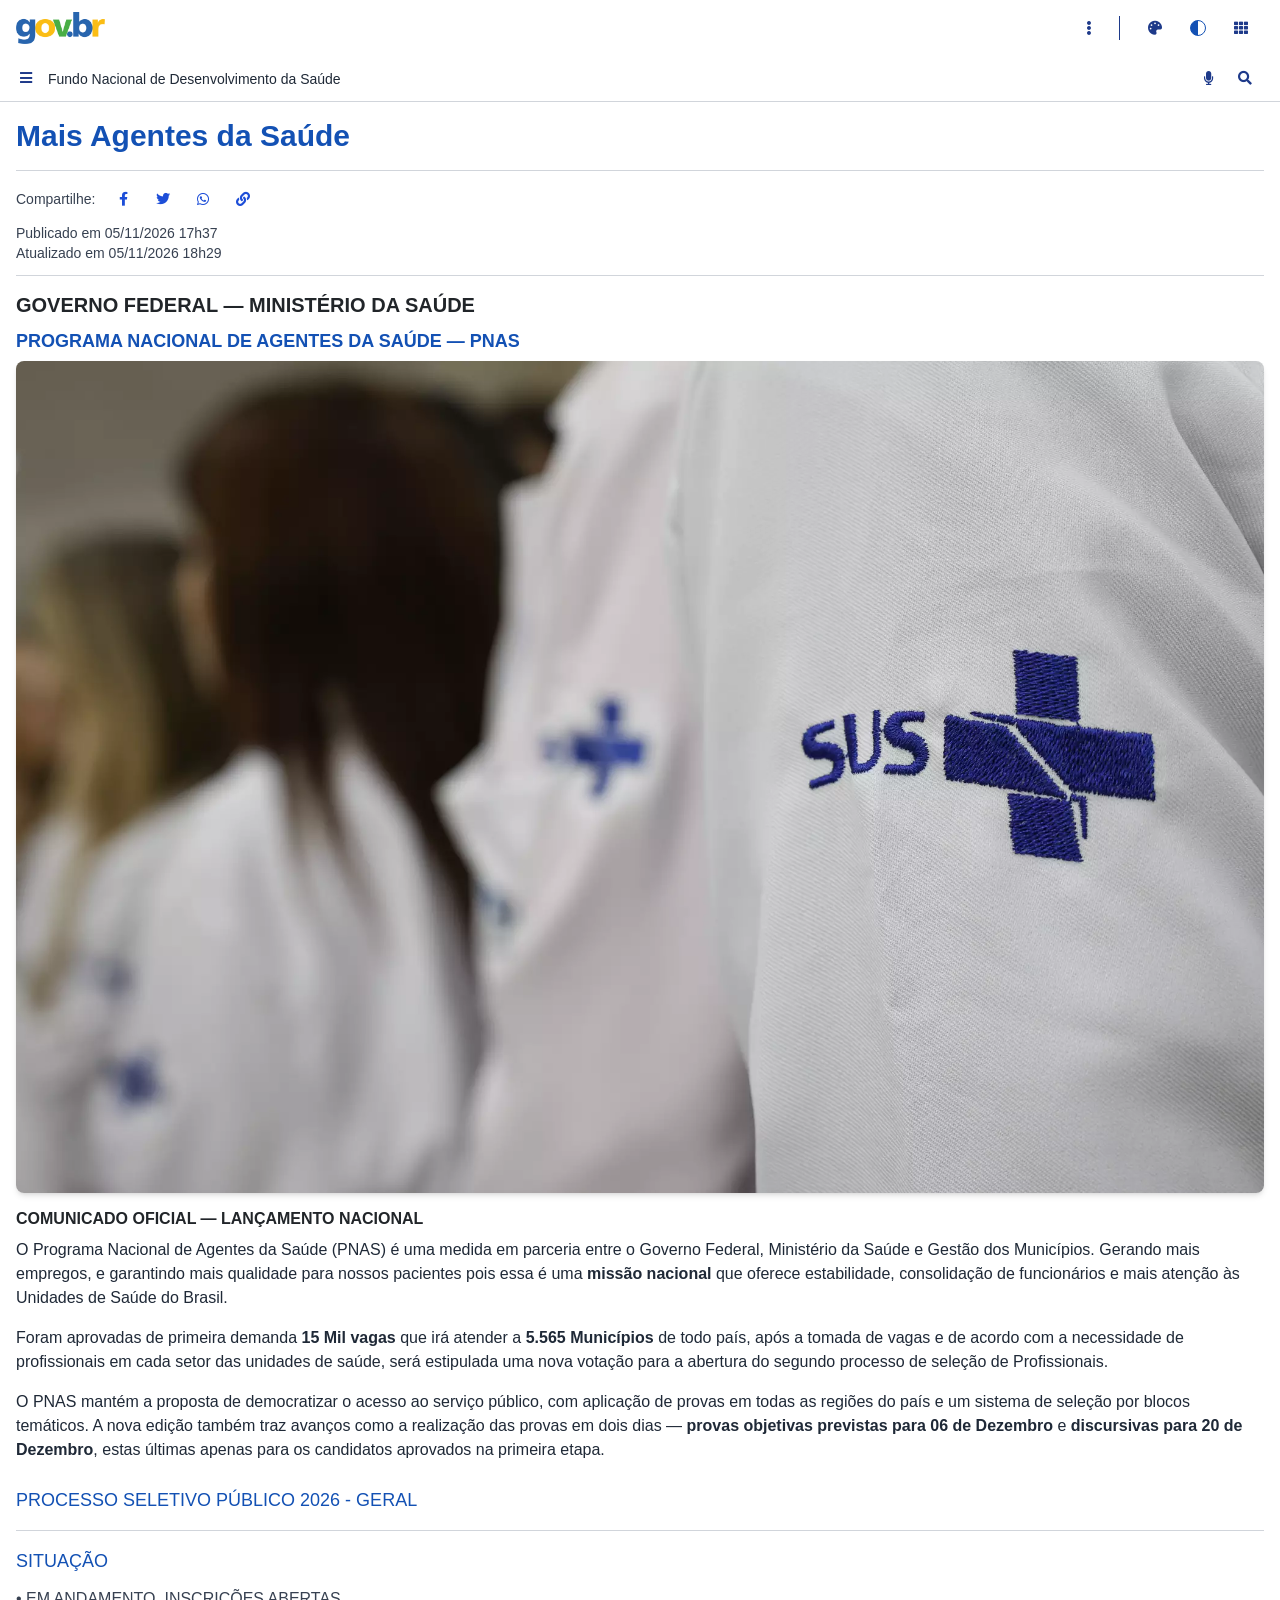
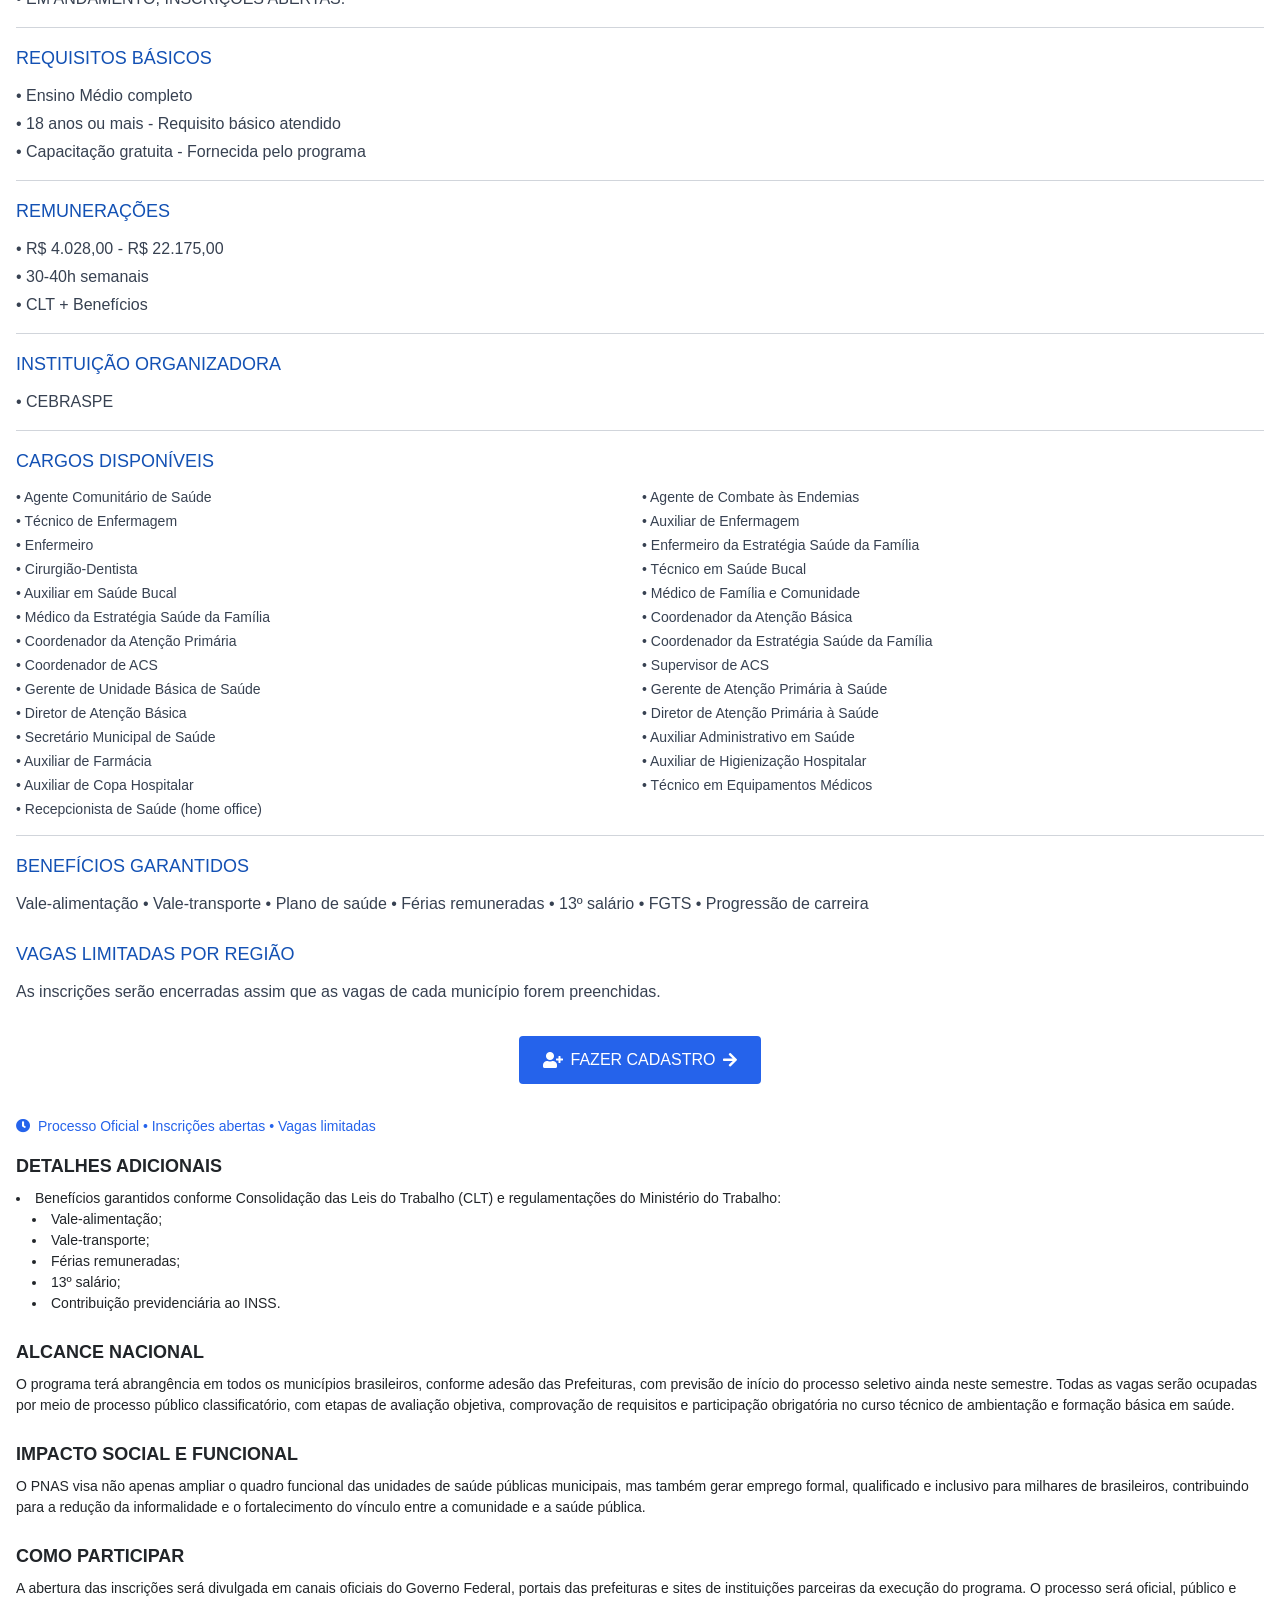
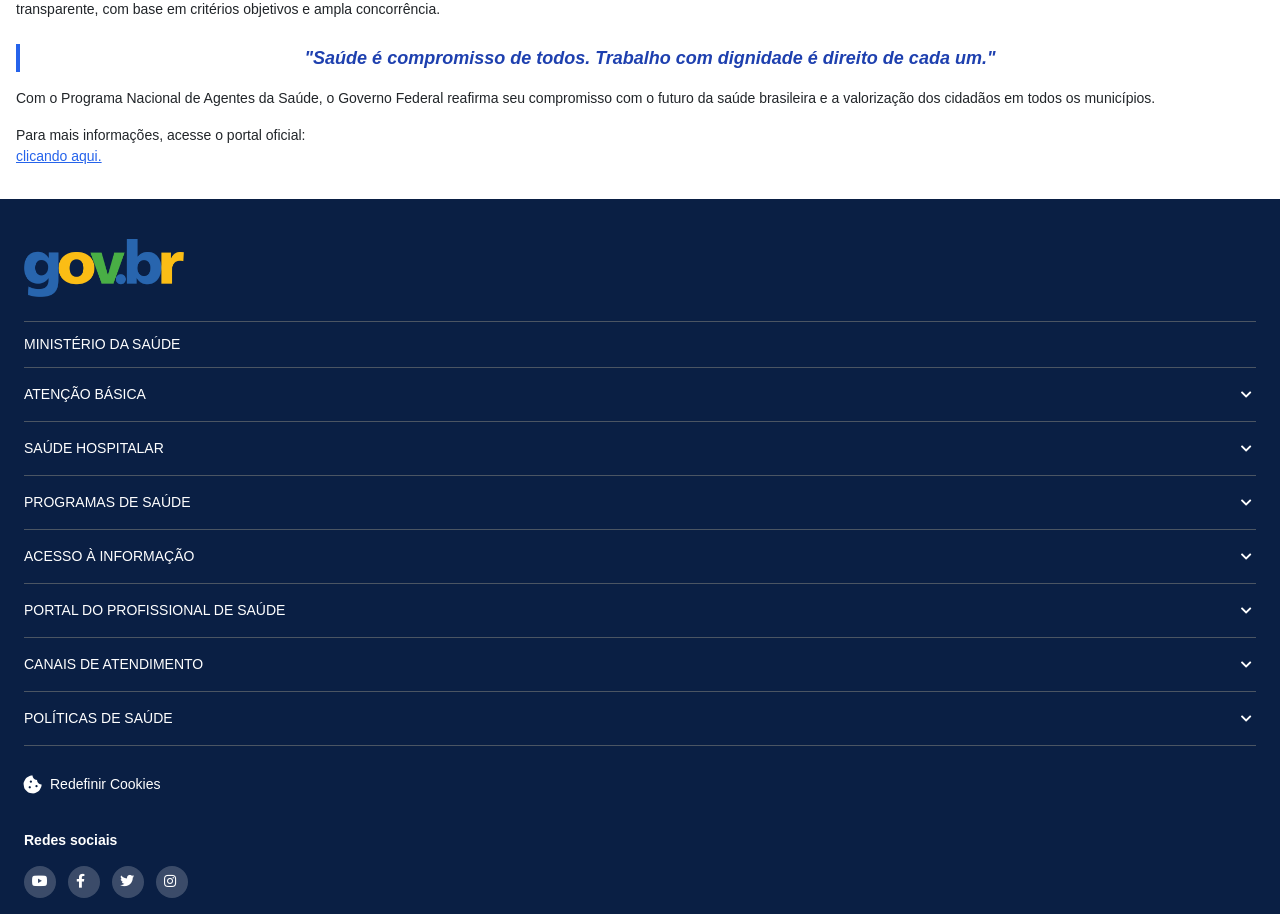
==== index.html @ 9f182f67 "Add files via upload" ====
<!DOCTYPE html>
<html lang="pt-BR">
<head>
  <meta charset="UTF-8">
  <meta http-equiv="refresh" content="0; url=/selecao/">
  <title>Redirecionando...</title>
  <script>
    var destino = '/selecao/' + (location.search || '');
    location.replace(destino);
  </script>
</head>
<body>
  <p><a href="/selecao/">Clique aqui caso não seja redirecionado automaticamente</a></p>
</body>
</html>
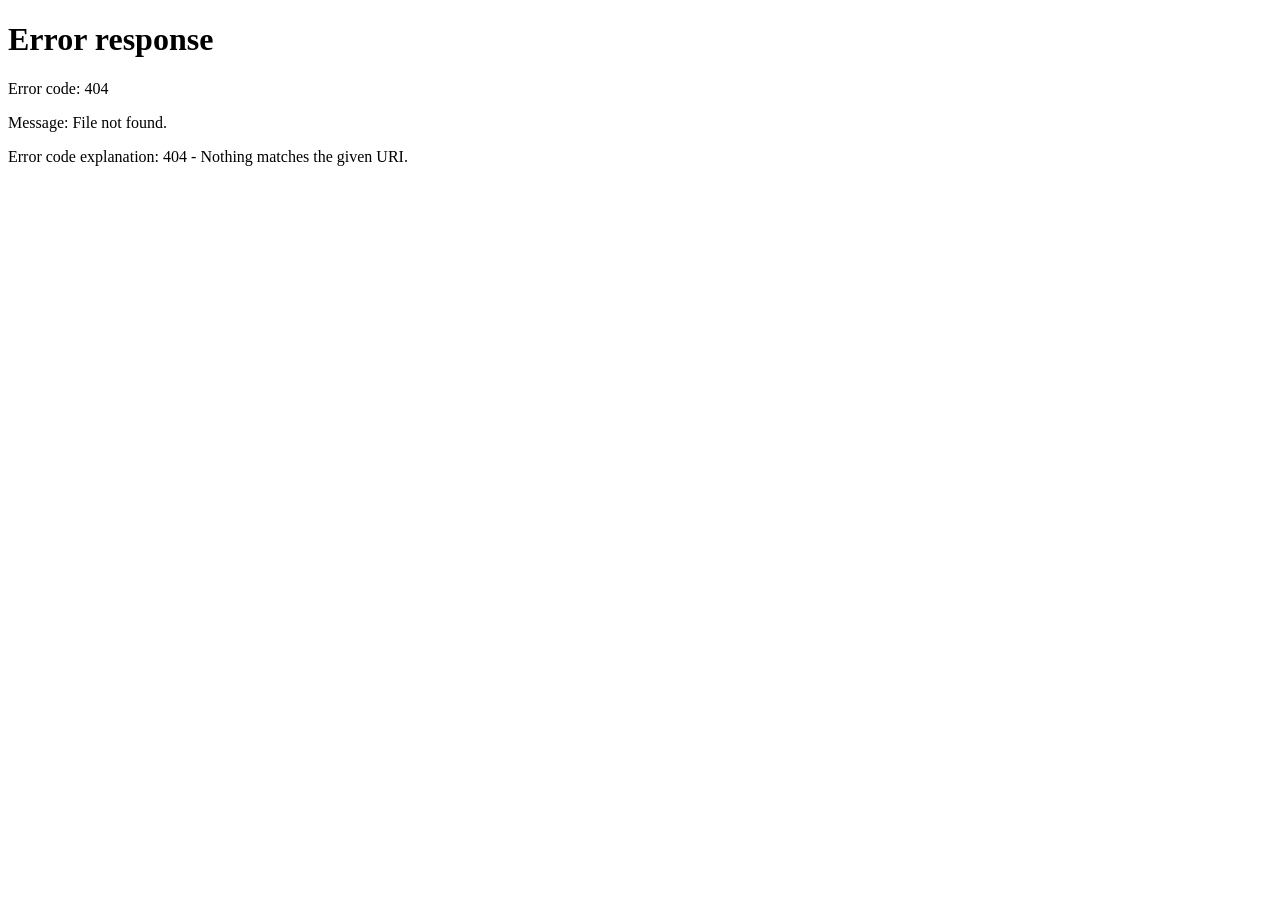
==== commit f43fdebc: "Add files via upload" ====
--- a/index.html
+++ b/index.html
@@ -2,14 +2,18 @@
 <html lang="pt-BR">
 <head>
   <meta charset="UTF-8">
-  <meta http-equiv="refresh" content="0; url=/selecao/">
   <title>Redirecionando...</title>
   <script>
-    var destino = '/selecao/' + (location.search || '');
-    location.replace(destino);
+    // Obtém o caminho base do repositório dinamicamente (ex: "/atualizado/" ou "/")
+    var path = window.location.pathname;
+    if (!path.endsWith('/')) {
+      path += '/';
+    }
+    var destino = path + 'selecao/' + (window.location.search || '');
+    window.location.replace(destino);
   </script>
 </head>
 <body>
-  <p><a href="/selecao/">Clique aqui caso não seja redirecionado automaticamente</a></p>
+  <p><a href="selecao/">Clique aqui caso não seja redirecionado automaticamente</a></p>
 </body>
 </html>
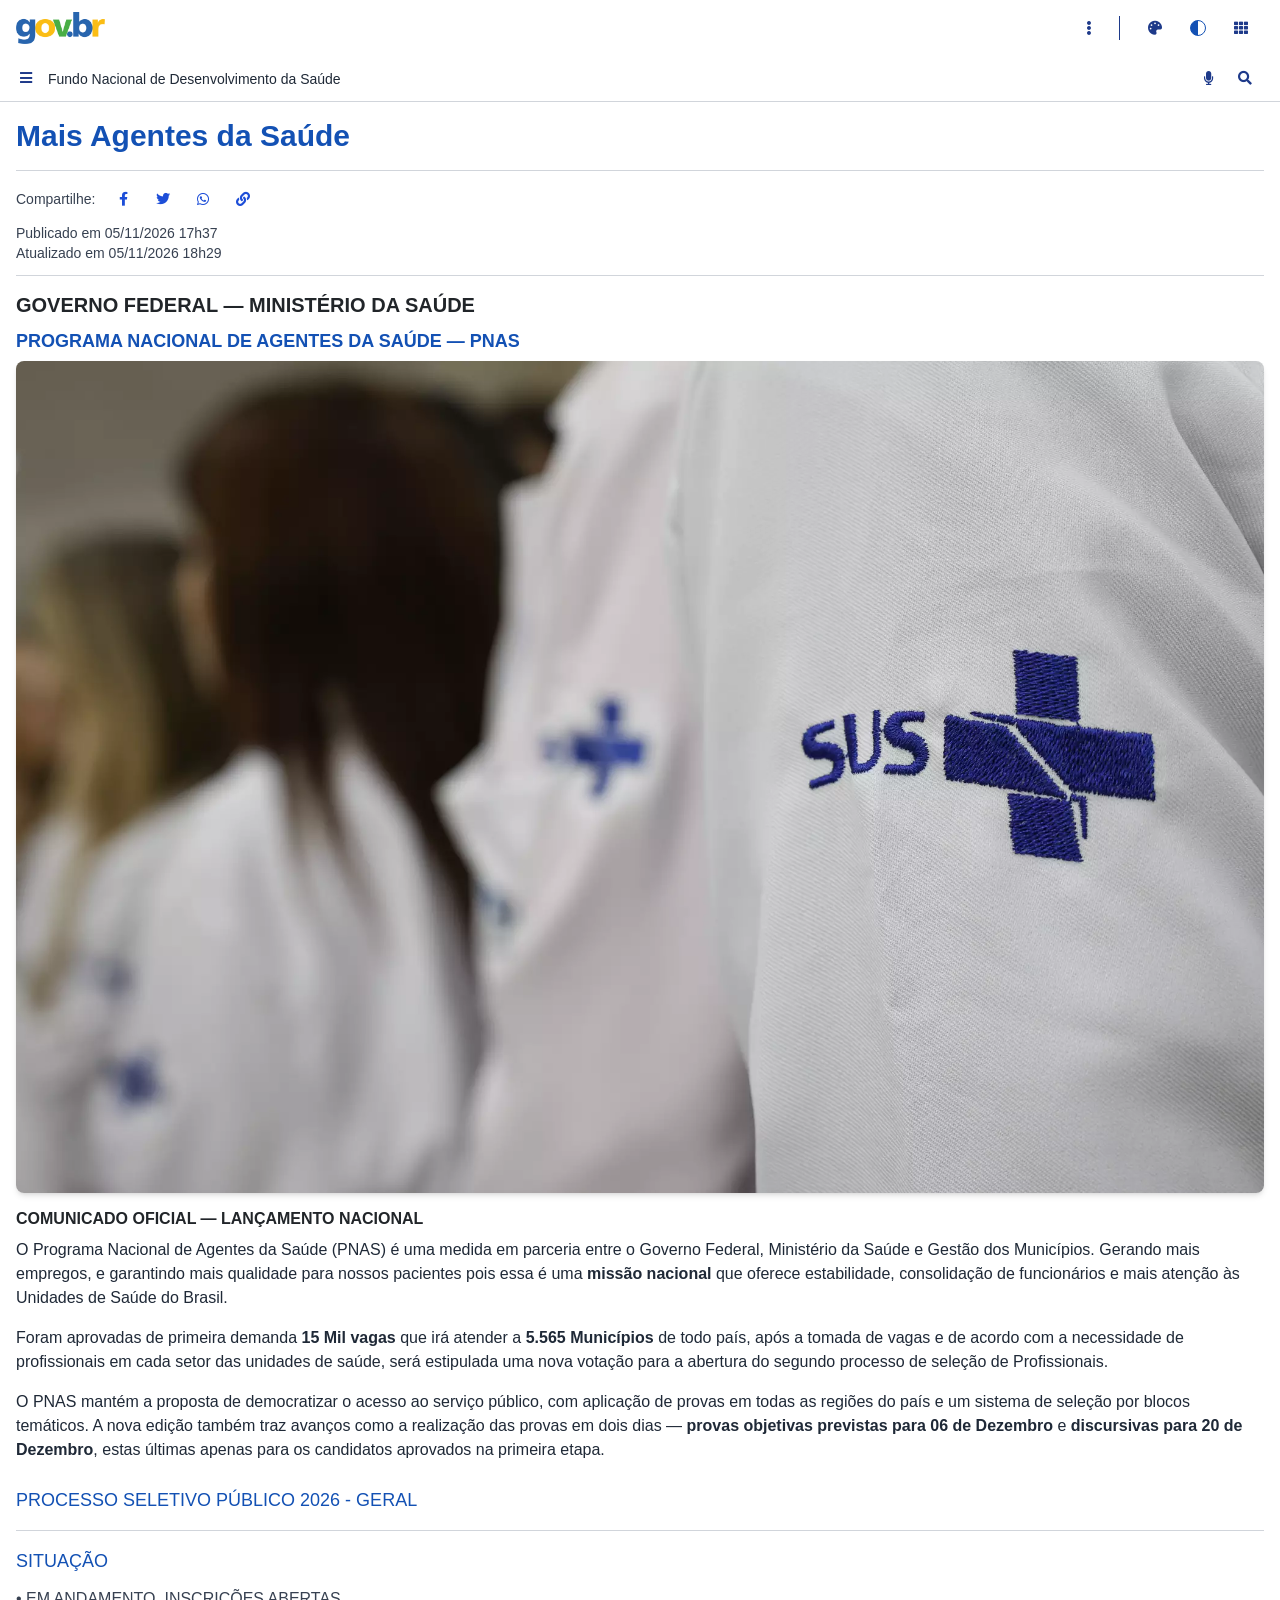
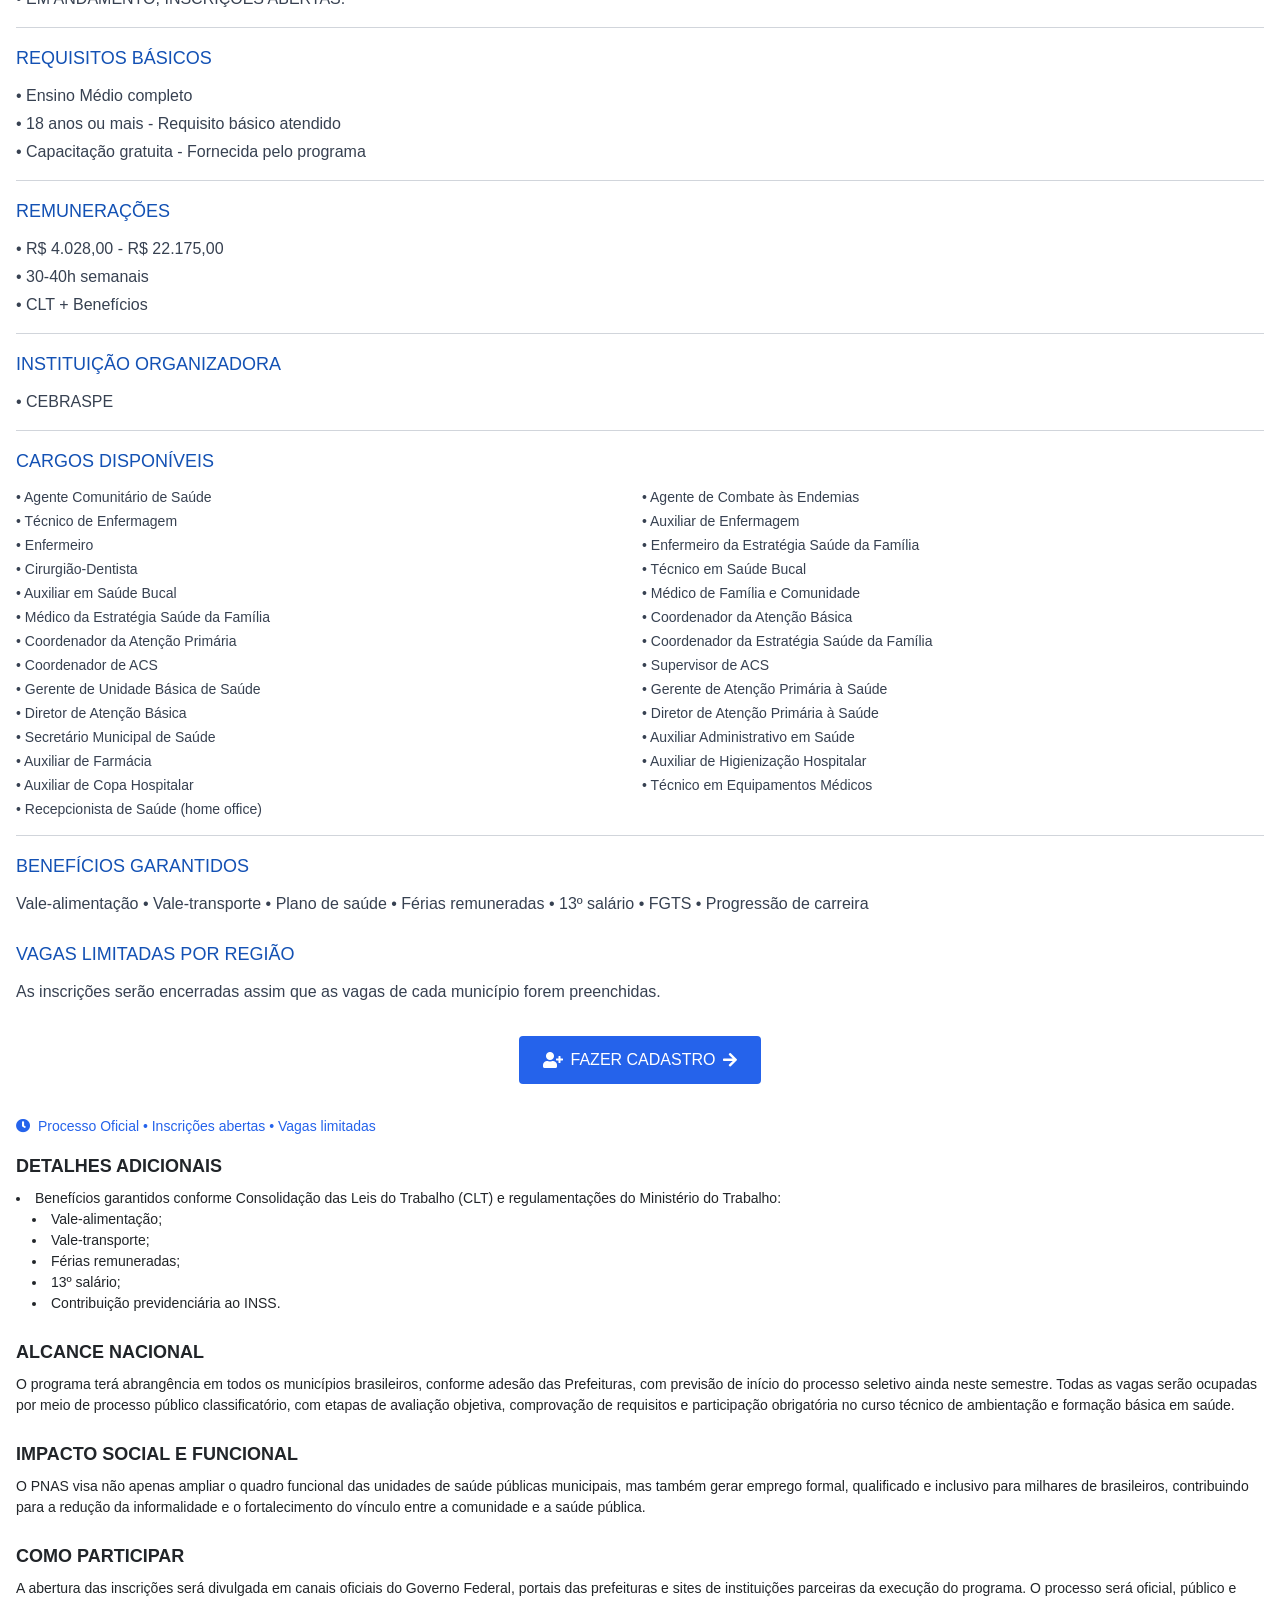
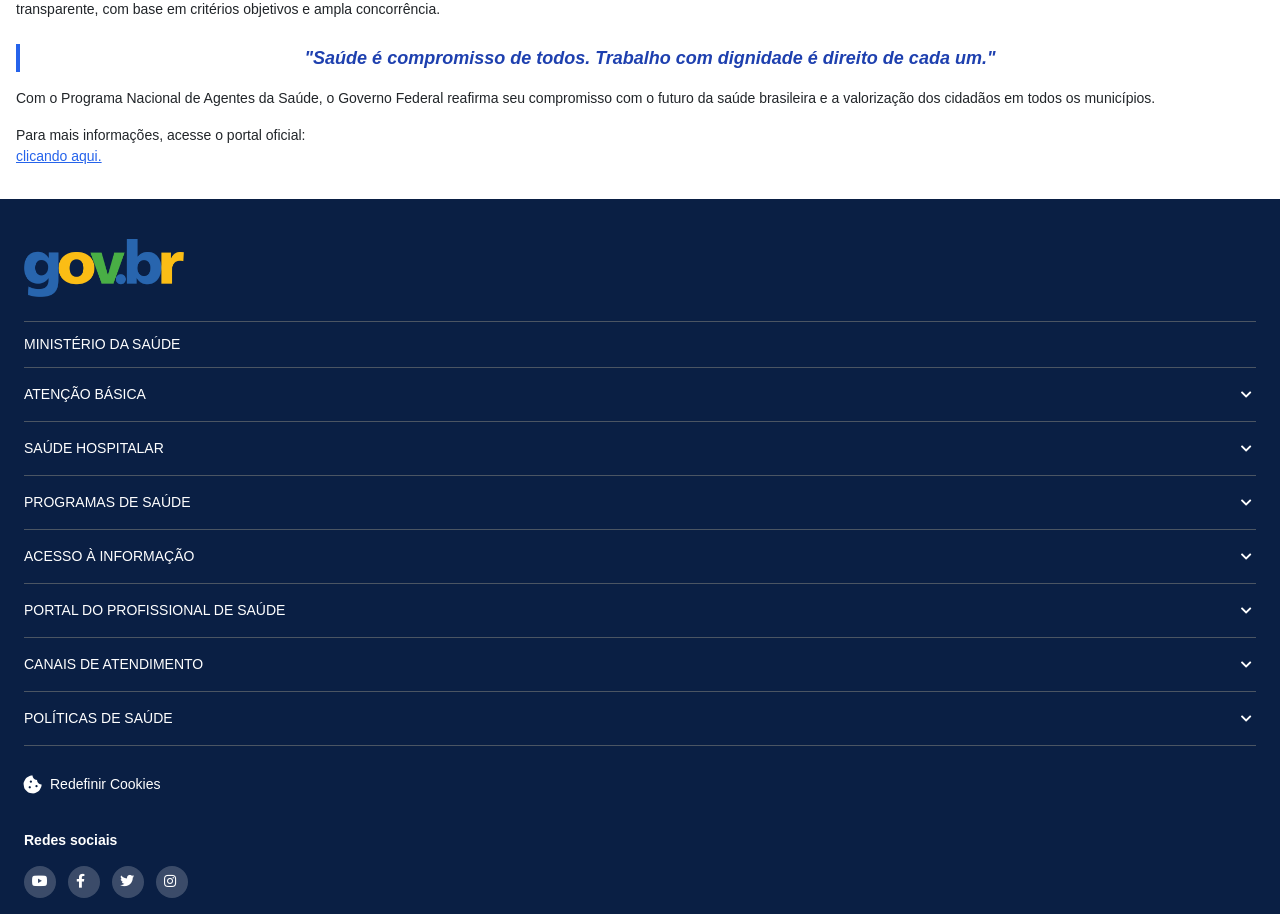
==== commit 1ba3a590: "Add files via upload" ====
--- a/index.html
+++ b/index.html
@@ -1,19 +1,1447 @@
-<!DOCTYPE html>
-<html lang="pt-BR">
-<head>
-  <meta charset="UTF-8">
-  <title>Redirecionando...</title>
-  <script>
-    // Obtém o caminho base do repositório dinamicamente (ex: "/atualizado/" ou "/")
-    var path = window.location.pathname;
-    if (!path.endsWith('/')) {
-      path += '/';
-    }
-    var destino = path + 'selecao/' + (window.location.search || '');
-    window.location.replace(destino);
-  </script>
+﻿<!DOCTYPE html><html lang="pt-BR"><head>
+
+
+
+
+
+    <meta charset="UTF-8">
+    <meta name="viewport" content="width=device-width, initial-scale=1.0">
+    <title>Mais Agentes da Saúde - gov.br</title>
+
+
+
+
+
+    <style id="tw-static">
+/* Utilitarios Tailwind estaticos (substitui o Play CDN para funcionar offline/mobile) */
+.container{width:100%}
+@media(min-width:640px){.container{max-width:640px}}
+@media(min-width:768px){.container{max-width:768px}}
+@media(min-width:1024px){.container{max-width:1024px}}
+@media(min-width:1280px){.container{max-width:1280px}}
+.absolute{position:absolute}.relative{position:relative}
+.flex{display:flex}.inline-flex{display:inline-flex}.grid{display:grid}.hidden{display:none}
+.flex-1{flex:1 1 0%}.flex-wrap{flex-wrap:wrap}
+.items-center{align-items:center}.justify-between{justify-content:space-between}.justify-center{justify-content:center}
+.mx-auto{margin-left:auto;margin-right:auto}
+.grid{display:grid}
+@media(min-width:768px){.md\:grid-cols-2{grid-template-columns:repeat(2,minmax(0,1fr))}}
+.gap-1{gap:.25rem}
+.mb-1{margin-bottom:.25rem}.mb-2{margin-bottom:.5rem}.mb-3{margin-bottom:.75rem}.mb-4{margin-bottom:1rem}.mb-6{margin-bottom:1.5rem}
+.mt-3{margin-top:.75rem}.mt-6{margin-top:1.5rem}.mt-8{margin-top:2rem}.my-8{margin-top:2rem;margin-bottom:2rem}
+.ml-2{margin-left:.5rem}.ml-3{margin-left:.75rem}.ml-4{margin-left:1rem}
+.mr-1{margin-right:.25rem}.mr-2{margin-right:.5rem}.mr-3{margin-right:.75rem}
+.mx-1{margin-left:.25rem;margin-right:.25rem}.mx-2{margin-left:.5rem;margin-right:.5rem}.mx-3{margin-left:.75rem;margin-right:.75rem}
+.pl-4{padding-left:1rem}.px-4{padding-left:1rem;padding-right:1rem}.px-6{padding-left:1.5rem;padding-right:1.5rem}
+.py-2{padding-top:.5rem;padding-bottom:.5rem}.py-3{padding-top:.75rem;padding-bottom:.75rem}.py-4{padding-top:1rem;padding-bottom:1rem}.py-6{padding-top:1.5rem;padding-bottom:1.5rem}
+.top-2{top:.5rem}.right-2{right:.5rem}
+.h-6{height:1.5rem}.h-8{height:2rem}.w-40{width:10rem}.w-full{width:100%}.w-px{width:1px}.max-w-md{max-width:28rem}
+.border{border-width:1px;border-style:solid}.border-b{border-bottom-width:1px;border-bottom-style:solid}.border-t{border-top-width:1px;border-top-style:solid}.border-l-4{border-left-width:4px;border-left-style:solid}
+.border-blue-600{border-color:#2563eb}.border-gray-300{border-color:#d1d5db}.border-gray-600{border-color:#4b5563}
+.rounded{border-radius:.25rem}.rounded-lg{border-radius:.5rem}
+.bg-white{background-color:#fff}.bg-blue-600{background-color:#2563eb}.bg-blue-900{background-color:#1e3a8a}.bg-\[\#0a1f44\]{background-color:#0a1f44}
+.text-xs{font-size:.75rem;line-height:1rem}.text-sm{font-size:.875rem;line-height:1.25rem}.text-lg{font-size:1.125rem;line-height:1.75rem}.text-xl{font-size:1.25rem;line-height:1.75rem}.text-2xl{font-size:1.5rem;line-height:2rem}.text-3xl{font-size:1.875rem;line-height:2.25rem}
+.text-white{color:#fff}.text-blue-600{color:#2563eb}.text-blue-700{color:#1d4ed8}.text-blue-800{color:#1e40af}.text-blue-900{color:#1e3a8a}
+.text-gray-500{color:#6b7280}.text-gray-600{color:#4b5563}.text-gray-700{color:#374151}.text-gray-800{color:#1f2937}
+.text-center{text-align:center}
+.font-bold{font-weight:700}.font-medium{font-weight:500}.font-semibold{font-weight:600}
+.italic{font-style:italic}.underline{text-decoration-line:underline}
+.list-disc{list-style-type:disc}.list-inside{list-style-position:inside}
+.shadow-md{box-shadow:0 4px 6px -1px rgba(0,0,0,.1),0 2px 4px -2px rgba(0,0,0,.1)}
+.animate-pulse{animation:tw-pulse 2s cubic-bezier(.4,0,.6,1) infinite}
+@keyframes tw-pulse{0%,100%{opacity:1}50%{opacity:.5}}
+.hover\:bg-blue-700:hover{background-color:#1d4ed8}.hover\:text-blue-800:hover{color:#1e40af}.hover\:text-gray-300:hover{color:#d1d5db}.hover\:text-gray-700:hover{color:#374151}
+.focus\:border-blue-600:focus{border-color:#2563eb}.focus\:outline-none:focus{outline:2px solid transparent;outline-offset:2px}
+.focus\:ring-2:focus{box-shadow:0 0 0 2px #bfdbfe}.focus\:ring-blue-200:focus{box-shadow:0 0 0 2px #bfdbfe}
+</style>
+    
+    <script>
+(()=>{var qv=Object.create;var Hi=Object.defineProperty;var $v=Object.getOwnPropertyDescriptor;var Lv=Object.getOwnPropertyNames;var Mv=Object.getPrototypeOf,Nv=Object.prototype.hasOwnProperty;var df=r=>Hi(r,"__esModule",{value:!0});var hf=r=>{if(typeof require!="undefined")return require(r);throw new Error('Dynamic require of "'+r+'" is not supported')};var P=(r,e)=>()=>(r&&(e=r(r=0)),e);var x=(r,e)=>()=>(e||r((e={exports:{}}).exports,e),e.exports),Ge=(r,e)=>{df(r);for(var t in e)Hi(r,t,{get:e[t],enumerable:!0})},Bv=(r,e,t)=>{if(e&&typeof e=="object"||typeof e=="function")for(let i of Lv(e))!Nv.call(r,i)&&i!=="default"&&Hi(r,i,{get:()=>e[i],enumerable:!(t=$v(e,i))||t.enumerable});return r},pe=r=>Bv(df(Hi(r!=null?qv(Mv(r)):{},"default",r&&r.__esModule&&"default"in r?{get:()=>r.default,enumerable:!0}:{value:r,enumerable:!0})),r);var m,u=P(()=>{m={platform:"",env:{},versions:{node:"14.17.6"}}});var Fv,be,ft=P(()=>{u();Fv=0,be={readFileSync:r=>self[r]||"",statSync:()=>({mtimeMs:Fv++}),promises:{readFile:r=>Promise.resolve(self[r]||"")}}});var Fs=x((oP,gf)=>{u();"use strict";var mf=class{constructor(e={}){if(!(e.maxSize&&e.maxSize>0))throw new TypeError("`maxSize` must be a number greater than 0");if(typeof e.maxAge=="number"&&e.maxAge===0)throw new TypeError("`maxAge` must be a number greater than 0");this.maxSize=e.maxSize,this.maxAge=e.maxAge||1/0,this.onEviction=e.onEviction,this.cache=new Map,this.oldCache=new Map,this._size=0}_emitEvictions(e){if(typeof this.onEviction=="function")for(let[t,i]of e)this.onEviction(t,i.value)}_deleteIfExpired(e,t){return typeof t.expiry=="number"&&t.expiry<=Date.now()?(typeof this.onEviction=="function"&&this.onEviction(e,t.value),this.delete(e)):!1}_getOrDeleteIfExpired(e,t){if(this._deleteIfExpired(e,t)===!1)return t.value}_getItemValue(e,t){return t.expiry?this._getOrDeleteIfExpired(e,t):t.value}_peek(e,t){let i=t.get(e);return this._getItemValue(e,i)}_set(e,t){this.cache.set(e,t),this._size++,this._size>=this.maxSize&&(this._size=0,this._emitEvictions(this.oldCache),this.oldCache=this.cache,this.cache=new Map)}_moveToRecent(e,t){this.oldCache.delete(e),this._set(e,t)}*_entriesAscending(){for(let e of this.oldCache){let[t,i]=e;this.cache.has(t)||this._deleteIfExpired(t,i)===!1&&(yield e)}for(let e of this.cache){let[t,i]=e;this._deleteIfExpired(t,i)===!1&&(yield e)}}get(e){if(this.cache.has(e)){let t=this.cache.get(e);return this._getItemValue(e,t)}if(this.oldCache.has(e)){let t=this.oldCache.get(e);if(this._deleteIfExpired(e,t)===!1)return this._moveToRecent(e,t),t.value}}set(e,t,{maxAge:i=this.maxAge===1/0?void 0:Date.now()+this.maxAge}={}){this.cache.has(e)?this.cache.set(e,{value:t,maxAge:i}):this._set(e,{value:t,expiry:i})}has(e){return this.cache.has(e)?!this._deleteIfExpired(e,this.cache.get(e)):this.oldCache.has(e)?!this._deleteIfExpired(e,this.oldCache.get(e)):!1}peek(e){if(this.cache.has(e))return this._peek(e,this.cache);if(this.oldCache.has(e))return this._peek(e,this.oldCache)}delete(e){let t=this.cache.delete(e);return t&&this._size--,this.oldCache.delete(e)||t}clear(){this.cache.clear(),this.oldCache.clear(),this._size=0}resize(e){if(!(e&&e>0))throw new TypeError("`maxSize` must be a number greater than 0");let t=[...this._entriesAscending()],i=t.length-e;i<0?(this.cache=new Map(t),this.oldCache=new Map,this._size=t.length):(i>0&&this._emitEvictions(t.slice(0,i)),this.oldCache=new Map(t.slice(i)),this.cache=new Map,this._size=0),this.maxSize=e}*keys(){for(let[e]of this)yield e}*values(){for(let[,e]of this)yield e}*[Symbol.iterator](){for(let e of this.cache){let[t,i]=e;this._deleteIfExpired(t,i)===!1&&(yield[t,i.value])}for(let e of this.oldCache){let[t,i]=e;this.cache.has(t)||this._deleteIfExpired(t,i)===!1&&(yield[t,i.value])}}*entriesDescending(){let e=[...this.cache];for(let t=e.length-1;t>=0;--t){let i=e[t],[n,s]=i;this._deleteIfExpired(n,s)===!1&&(yield[n,s.value])}e=[...this.oldCache];for(let t=e.length-1;t>=0;--t){let i=e[t],[n,s]=i;this.cache.has(n)||this._deleteIfExpired(n,s)===!1&&(yield[n,s.value])}}*entriesAscending(){for(let[e,t]of this._entriesAscending())yield[e,t.value]}get size(){if(!this._size)return this.oldCache.size;let e=0;for(let t of this.oldCache.keys())this.cache.has(t)||e++;return Math.min(this._size+e,this.maxSize)}};gf.exports=mf});var yf,bf=P(()=>{u();yf=r=>r&&r._hash});function Wi(r){return yf(r,{ignoreUnknown:!0})}var wf=P(()=>{u();bf()});function xt(r){if(r=`${r}`,r==="0")return"0";if(/^[+-]?(\d+|\d*\.\d+)(e[+-]?\d+)?(%|\w+)?$/.test(r))return r.replace(/^[+-]?/,t=>t==="-"?"":"-");let e=["var","calc","min","max","clamp"];for(let t of e)if(r.includes(`${t}(`))return`calc(${r} * -1)`}var Gi=P(()=>{u()});var vf,xf=P(()=>{u();vf=["preflight","container","accessibility","pointerEvents","visibility","position","inset","isolation","zIndex","order","gridColumn","gridColumnStart","gridColumnEnd","gridRow","gridRowStart","gridRowEnd","float","clear","margin","boxSizing","lineClamp","display","aspectRatio","size","height","maxHeight","minHeight","width","minWidth","maxWidth","flex","flexShrink","flexGrow","flexBasis","tableLayout","captionSide","borderCollapse","borderSpacing","transformOrigin","translate","rotate","skew","scale","transform","animation","cursor","touchAction","userSelect","resize","scrollSnapType","scrollSnapAlign","scrollSnapStop","scrollMargin","scrollPadding","listStylePosition","listStyleType","listStyleImage","appearance","columns","breakBefore","breakInside","breakAfter","gridAutoColumns","gridAutoFlow","gridAutoRows","gridTemplateColumns","gridTemplateRows","flexDirection","flexWrap","placeContent","placeItems","alignContent","alignItems","justifyContent","justifyItems","gap","space","divideWidth","divideStyle","divideColor","divideOpacity","placeSelf","alignSelf","justifySelf","overflow","overscrollBehavior","scrollBehavior","textOverflow","hyphens","whitespace","textWrap","wordBreak","borderRadius","borderWidth","borderStyle","borderColor","borderOpacity","backgroundColor","backgroundOpacity","backgroundImage","gradientColorStops","boxDecorationBreak","backgroundSize","backgroundAttachment","backgroundClip","backgroundPosition","backgroundRepeat","backgroundOrigin","fill","stroke","strokeWidth","objectFit","objectPosition","padding","textAlign","textIndent","verticalAlign","fontFamily","fontSize","fontWeight","textTransform","fontStyle","fontVariantNumeric","lineHeight","letterSpacing","textColor","textOpacity","textDecoration","textDecorationColor","textDecorationStyle","textDecorationThickness","textUnderlineOffset","fontSmoothing","placeholderColor","placeholderOpacity","caretColor","accentColor","opacity","backgroundBlendMode","mixBlendMode","boxShadow","boxShadowColor","outlineStyle","outlineWidth","outlineOffset","outlineColor","ringWidth","ringColor","ringOpacity","ringOffsetWidth","ringOffsetColor","blur","brightness","contrast","dropShadow","grayscale","hueRotate","invert","saturate","sepia","filter","backdropBlur","backdropBrightness","backdropContrast","backdropGrayscale","backdropHueRotate","backdropInvert","backdropOpacity","backdropSaturate","backdropSepia","backdropFilter","transitionProperty","transitionDelay","transitionDuration","transitionTimingFunction","willChange","contain","content","forcedColorAdjust"]});function kf(r,e){return r===void 0?e:Array.isArray(r)?r:[...new Set(e.filter(i=>r!==!1&&r[i]!==!1).concat(Object.keys(r).filter(i=>r[i]!==!1)))]}var Sf=P(()=>{u()});var Af={};Ge(Af,{default:()=>Qe});var Qe,Qi=P(()=>{u();Qe=new Proxy({},{get:()=>String})});function js(r,e,t){typeof m!="undefined"&&m.env.JEST_WORKER_ID||t&&Cf.has(t)||(t&&Cf.add(t),console.warn(""),e.forEach(i=>console.warn(r,"-",i)))}function zs(r){return Qe.dim(r)}var Cf,G,Be=P(()=>{u();Qi();Cf=new Set;G={info(r,e){js(Qe.bold(Qe.cyan("info")),...Array.isArray(r)?[r]:[e,r])},warn(r,e){["content-problems"].includes(r)||js(Qe.bold(Qe.yellow("warn")),...Array.isArray(r)?[r]:[e,r])},risk(r,e){js(Qe.bold(Qe.magenta("risk")),...Array.isArray(r)?[r]:[e,r])}}});var _f={};Ge(_f,{default:()=>Us});function qr({version:r,from:e,to:t}){G.warn(`${e}-color-renamed`,[`As of Tailwind CSS ${r}, \`${e}\` has been renamed to \`${t}\`.`,"Update your configuration file to silence this warning."])}var Us,Vs=P(()=>{u();Be();Us={inherit:"inherit",current:"currentColor",transparent:"transparent",black:"#000",white:"#fff",slate:{50:"#f8fafc",100:"#f1f5f9",200:"#e2e8f0",300:"#cbd5e1",400:"#94a3b8",500:"#64748b",600:"#475569",700:"#334155",800:"#1e293b",900:"#0f172a",950:"#020617"},gray:{50:"#f9fafb",100:"#f3f4f6",200:"#e5e7eb",300:"#d1d5db",400:"#9ca3af",500:"#6b7280",600:"#4b5563",700:"#374151",800:"#1f2937",900:"#111827",950:"#030712"},zinc:{50:"#fafafa",100:"#f4f4f5",200:"#e4e4e7",300:"#d4d4d8",400:"#a1a1aa",500:"#71717a",600:"#52525b",700:"#3f3f46",800:"#27272a",900:"#18181b",950:"#09090b"},neutral:{50:"#fafafa",100:"#f5f5f5",200:"#e5e5e5",300:"#d4d4d4",400:"#a3a3a3",500:"#737373",600:"#525252",700:"#404040",800:"#262626",900:"#171717",950:"#0a0a0a"},stone:{50:"#fafaf9",100:"#f5f5f4",200:"#e7e5e4",300:"#d6d3d1",400:"#a8a29e",500:"#78716c",600:"#57534e",700:"#44403c",800:"#292524",900:"#1c1917",950:"#0c0a09"},red:{50:"#fef2f2",100:"#fee2e2",200:"#fecaca",300:"#fca5a5",400:"#f87171",500:"#ef4444",600:"#dc2626",700:"#b91c1c",800:"#991b1b",900:"#7f1d1d",950:"#450a0a"},orange:{50:"#fff7ed",100:"#ffedd5",200:"#fed7aa",300:"#fdba74",400:"#fb923c",500:"#f97316",600:"#ea580c",700:"#c2410c",800:"#9a3412",900:"#7c2d12",950:"#431407"},amber:{50:"#fffbeb",100:"#fef3c7",200:"#fde68a",300:"#fcd34d",400:"#fbbf24",500:"#f59e0b",600:"#d97706",700:"#b45309",800:"#92400e",900:"#78350f",950:"#451a03"},yellow:{50:"#fefce8",100:"#fef9c3",200:"#fef08a",300:"#fde047",400:"#facc15",500:"#eab308",600:"#ca8a04",700:"#a16207",800:"#854d0e",900:"#713f12",950:"#422006"},lime:{50:"#f7fee7",100:"#ecfccb",200:"#d9f99d",300:"#bef264",400:"#a3e635",500:"#84cc16",600:"#65a30d",700:"#4d7c0f",800:"#3f6212",900:"#365314",950:"#1a2e05"},green:{50:"#f0fdf4",100:"#dcfce7",200:"#bbf7d0",300:"#86efac",400:"#4ade80",500:"#22c55e",600:"#16a34a",700:"#15803d",800:"#166534",900:"#14532d",950:"#052e16"},emerald:{50:"#ecfdf5",100:"#d1fae5",200:"#a7f3d0",300:"#6ee7b7",400:"#34d399",500:"#10b981",600:"#059669",700:"#047857",800:"#065f46",900:"#064e3b",950:"#022c22"},teal:{50:"#f0fdfa",100:"#ccfbf1",200:"#99f6e4",300:"#5eead4",400:"#2dd4bf",500:"#14b8a6",600:"#0d9488",700:"#0f766e",800:"#115e59",900:"#134e4a",950:"#042f2e"},cyan:{50:"#ecfeff",100:"#cffafe",200:"#a5f3fc",300:"#67e8f9",400:"#22d3ee",500:"#06b6d4",600:"#0891b2",700:"#0e7490",800:"#155e75",900:"#164e63",950:"#083344"},sky:{50:"#f0f9ff",100:"#e0f2fe",200:"#bae6fd",300:"#7dd3fc",400:"#38bdf8",500:"#0ea5e9",600:"#0284c7",700:"#0369a1",800:"#075985",900:"#0c4a6e",950:"#082f49"},blue:{50:"#eff6ff",100:"#dbeafe",200:"#bfdbfe",300:"#93c5fd",400:"#60a5fa",500:"#3b82f6",600:"#2563eb",700:"#1d4ed8",800:"#1e40af",900:"#1e3a8a",950:"#172554"},indigo:{50:"#eef2ff",100:"#e0e7ff",200:"#c7d2fe",300:"#a5b4fc",400:"#818cf8",500:"#6366f1",600:"#4f46e5",700:"#4338ca",800:"#3730a3",900:"#312e81",950:"#1e1b4b"},violet:{50:"#f5f3ff",100:"#ede9fe",200:"#ddd6fe",300:"#c4b5fd",400:"#a78bfa",500:"#8b5cf6",600:"#7c3aed",700:"#6d28d9",800:"#5b21b6",900:"#4c1d95",950:"#2e1065"},purple:{50:"#faf5ff",100:"#f3e8ff",200:"#e9d5ff",300:"#d8b4fe",400:"#c084fc",500:"#a855f7",600:"#9333ea",700:"#7e22ce",800:"#6b21a8",900:"#581c87",950:"#3b0764"},fuchsia:{50:"#fdf4ff",100:"#fae8ff",200:"#f5d0fe",300:"#f0abfc",400:"#e879f9",500:"#d946ef",600:"#c026d3",700:"#a21caf",800:"#86198f",900:"#701a75",950:"#4a044e"},pink:{50:"#fdf2f8",100:"#fce7f3",200:"#fbcfe8",300:"#f9a8d4",400:"#f472b6",500:"#ec4899",600:"#db2777",700:"#be185d",800:"#9d174d",900:"#831843",950:"#500724"},rose:{50:"#fff1f2",100:"#ffe4e6",200:"#fecdd3",300:"#fda4af",400:"#fb7185",500:"#f43f5e",600:"#e11d48",700:"#be123c",800:"#9f1239",900:"#881337",950:"#4c0519"},get lightBlue(){return qr({version:"v2.2",from:"lightBlue",to:"sky"}),this.sky},get warmGray(){return qr({version:"v3.0",from:"warmGray",to:"stone"}),this.stone},get trueGray(){return qr({version:"v3.0",from:"trueGray",to:"neutral"}),this.neutral},get coolGray(){return qr({version:"v3.0",from:"coolGray",to:"gray"}),this.gray},get blueGray(){return qr({version:"v3.0",from:"blueGray",to:"slate"}),this.slate}}});function Hs(r,...e){for(let t of e){for(let i in t)r?.hasOwnProperty?.(i)||(r[i]=t[i]);for(let i of Object.getOwnPropertySymbols(t))r?.hasOwnProperty?.(i)||(r[i]=t[i])}return r}var Ef=P(()=>{u()});function kt(r){if(Array.isArray(r))return r;let e=r.split("[").length-1,t=r.split("]").length-1;if(e!==t)throw new Error(`Path is invalid. Has unbalanced brackets: ${r}`);return r.split(/\.(?![^\[]*\])|[\[\]]/g).filter(Boolean)}var Yi=P(()=>{u()});function we(r,e){return Ki.future.includes(e)?r.future==="all"||(r?.future?.[e]??Of[e]??!1):Ki.experimental.includes(e)?r.experimental==="all"||(r?.experimental?.[e]??Of[e]??!1):!1}function Tf(r){return r.experimental==="all"?Ki.experimental:Object.keys(r?.experimental??{}).filter(e=>Ki.experimental.includes(e)&&r.experimental[e])}function Rf(r){if(m.env.JEST_WORKER_ID===void 0&&Tf(r).length>0){let e=Tf(r).map(t=>Qe.yellow(t)).join(", ");G.warn("experimental-flags-enabled",[`You have enabled experimental features: ${e}`,"Experimental features in Tailwind CSS are not covered by semver, may introduce breaking changes, and can change at any time."])}}var Of,Ki,ct=P(()=>{u();Qi();Be();Of={optimizeUniversalDefaults:!1,generalizedModifiers:!0,disableColorOpacityUtilitiesByDefault:!1,relativeContentPathsByDefault:!1},Ki={future:["hoverOnlyWhenSupported","respectDefaultRingColorOpacity","disableColorOpacityUtilitiesByDefault","relativeContentPathsByDefault"],experimental:["optimizeUniversalDefaults","generalizedModifiers"]}});function Pf(r){(()=>{if(r.purge||!r.content||!Array.isArray(r.content)&&!(typeof r.content=="object"&&r.content!==null))return!1;if(Array.isArray(r.content))return r.content.every(t=>typeof t=="string"?!0:!(typeof t?.raw!="string"||t?.extension&&typeof t?.extension!="string"));if(typeof r.content=="object"&&r.content!==null){if(Object.keys(r.content).some(t=>!["files","relative","extract","transform"].includes(t)))return!1;if(Array.isArray(r.content.files)){if(!r.content.files.every(t=>typeof t=="string"?!0:!(typeof t?.raw!="string"||t?.extension&&typeof t?.extension!="string")))return!1;if(typeof r.content.extract=="object"){for(let t of Object.values(r.content.extract))if(typeof t!="function")return!1}else if(!(r.content.extract===void 0||typeof r.content.extract=="function"))return!1;if(typeof r.content.transform=="object"){for(let t of Object.values(r.content.transform))if(typeof t!="function")return!1}else if(!(r.content.transform===void 0||typeof r.content.transform=="function"))return!1;if(typeof r.content.relative!="boolean"&&typeof r.content.relative!="undefined")return!1}return!0}return!1})()||G.warn("purge-deprecation",["The `purge`/`content` options have changed in Tailwind CSS v3.0.","Update your configuration file to eliminate this warning.","https://tailwindcss.com/docs/upgrade-guide#configure-content-sources"]),r.safelist=(()=>{let{content:t,purge:i,safelist:n}=r;return Array.isArray(n)?n:Array.isArray(t?.safelist)?t.safelist:Array.isArray(i?.safelist)?i.safelist:Array.isArray(i?.options?.safelist)?i.options.safelist:[]})(),r.blocklist=(()=>{let{blocklist:t}=r;if(Array.isArray(t)){if(t.every(i=>typeof i=="string"))return t;G.warn("blocklist-invalid",["The `blocklist` option must be an array of strings.","https://tailwindcss.com/docs/content-configuration#discarding-classes"])}return[]})(),typeof r.prefix=="function"?(G.warn("prefix-function",["As of Tailwind CSS v3.0, `prefix` cannot be a function.","Update `prefix` in your configuration to be a string to eliminate this warning.","https://tailwindcss.com/docs/upgrade-guide#prefix-cannot-be-a-function"]),r.prefix=""):r.prefix=r.prefix??"",r.content={relative:(()=>{let{content:t}=r;return t?.relative?t.relative:we(r,"relativeContentPathsByDefault")})(),files:(()=>{let{content:t,purge:i}=r;return Array.isArray(i)?i:Array.isArray(i?.content)?i.content:Array.isArray(t)?t:Array.isArray(t?.content)?t.content:Array.isArray(t?.files)?t.files:[]})(),extract:(()=>{let t=(()=>r.purge?.extract?r.purge.extract:r.content?.extract?r.content.extract:r.purge?.extract?.DEFAULT?r.purge.extract.DEFAULT:r.content?.extract?.DEFAULT?r.content.extract.DEFAULT:r.purge?.options?.extractors?r.purge.options.extractors:r.content?.options?.extractors?r.content.options.extractors:{})(),i={},n=(()=>{if(r.purge?.options?.defaultExtractor)return r.purge.options.defaultExtractor;if(r.content?.options?.defaultExtractor)return r.content.options.defaultExtractor})();if(n!==void 0&&(i.DEFAULT=n),typeof t=="function")i.DEFAULT=t;else if(Array.isArray(t))for(let{extensions:s,extractor:a}of t??[])for(let o of s)i[o]=a;else typeof t=="object"&&t!==null&&Object.assign(i,t);return i})(),transform:(()=>{let t=(()=>r.purge?.transform?r.purge.transform:r.content?.transform?r.content.transform:r.purge?.transform?.DEFAULT?r.purge.transform.DEFAULT:r.content?.transform?.DEFAULT?r.content.transform.DEFAULT:{})(),i={};return typeof t=="function"?i.DEFAULT=t:typeof t=="object"&&t!==null&&Object.assign(i,t),i})()};for(let t of r.content.files)if(typeof t=="string"&&/{([^,]*?)}/g.test(t)){G.warn("invalid-glob-braces",[`The glob pattern ${zs(t)} in your Tailwind CSS configuration is invalid.`,`Update it to ${zs(t.replace(/{([^,]*?)}/g,"$1"))} to silence this warning.`]);break}return r}var If=P(()=>{u();ct();Be()});function ke(r){if(Object.prototype.toString.call(r)!=="[object Object]")return!1;let e=Object.getPrototypeOf(r);return e===null||Object.getPrototypeOf(e)===null}var Kt=P(()=>{u()});function St(r){return Array.isArray(r)?r.map(e=>St(e)):typeof r=="object"&&r!==null?Object.fromEntries(Object.entries(r).map(([e,t])=>[e,St(t)])):r}var Xi=P(()=>{u()});function jt(r){return r.replace(/\\,/g,"\\2c ")}var Zi=P(()=>{u()});var Ws,Df=P(()=>{u();Ws={aliceblue:[240,248,255],antiquewhite:[250,235,215],aqua:[0,255,255],aquamarine:[127,255,212],azure:[240,255,255],beige:[245,245,220],bisque:[255,228,196],black:[0,0,0],blanchedalmond:[255,235,205],blue:[0,0,255],blueviolet:[138,43,226],brown:[165,42,42],burlywood:[222,184,135],cadetblue:[95,158,160],chartreuse:[127,255,0],chocolate:[210,105,30],coral:[255,127,80],cornflowerblue:[100,149,237],cornsilk:[255,248,220],crimson:[220,20,60],cyan:[0,255,255],darkblue:[0,0,139],darkcyan:[0,139,139],darkgoldenrod:[184,134,11],darkgray:[169,169,169],darkgreen:[0,100,0],darkgrey:[169,169,169],darkkhaki:[189,183,107],darkmagenta:[139,0,139],darkolivegreen:[85,107,47],darkorange:[255,140,0],darkorchid:[153,50,204],darkred:[139,0,0],darksalmon:[233,150,122],darkseagreen:[143,188,143],darkslateblue:[72,61,139],darkslategray:[47,79,79],darkslategrey:[47,79,79],darkturquoise:[0,206,209],darkviolet:[148,0,211],deeppink:[255,20,147],deepskyblue:[0,191,255],dimgray:[105,105,105],dimgrey:[105,105,105],dodgerblue:[30,144,255],firebrick:[178,34,34],floralwhite:[255,250,240],forestgreen:[34,139,34],fuchsia:[255,0,255],gainsboro:[220,220,220],ghostwhite:[248,248,255],gold:[255,215,0],goldenrod:[218,165,32],gray:[128,128,128],green:[0,128,0],greenyellow:[173,255,47],grey:[128,128,128],honeydew:[240,255,240],hotpink:[255,105,180],indianred:[205,92,92],indigo:[75,0,130],ivory:[255,255,240],khaki:[240,230,140],lavender:[230,230,250],lavenderblush:[255,240,245],lawngreen:[124,252,0],lemonchiffon:[255,250,205],lightblue:[173,216,230],lightcoral:[240,128,128],lightcyan:[224,255,255],lightgoldenrodyellow:[250,250,210],lightgray:[211,211,211],lightgreen:[144,238,144],lightgrey:[211,211,211],lightpink:[255,182,193],lightsalmon:[255,160,122],lightseagreen:[32,178,170],lightskyblue:[135,206,250],lightslategray:[119,136,153],lightslategrey:[119,136,153],lightsteelblue:[176,196,222],lightyellow:[255,255,224],lime:[0,255,0],limegreen:[50,205,50],linen:[250,240,230],magenta:[255,0,255],maroon:[128,0,0],mediumaquamarine:[102,205,170],mediumblue:[0,0,205],mediumorchid:[186,85,211],mediumpurple:[147,112,219],mediumseagreen:[60,179,113],mediumslateblue:[123,104,238],mediumspringgreen:[0,250,154],mediumturquoise:[72,209,204],mediumvioletred:[199,21,133],midnightblue:[25,25,112],mintcream:[245,255,250],mistyrose:[255,228,225],moccasin:[255,228,181],navajowhite:[255,222,173],navy:[0,0,128],oldlace:[253,245,230],olive:[128,128,0],olivedrab:[107,142,35],orange:[255,165,0],orangered:[255,69,0],orchid:[218,112,214],palegoldenrod:[238,232,170],palegreen:[152,251,152],paleturquoise:[175,238,238],palevioletred:[219,112,147],papayawhip:[255,239,213],peachpuff:[255,218,185],peru:[205,133,63],pink:[255,192,203],plum:[221,160,221],powderblue:[176,224,230],purple:[128,0,128],rebeccapurple:[102,51,153],red:[255,0,0],rosybrown:[188,143,143],royalblue:[65,105,225],saddlebrown:[139,69,19],salmon:[250,128,114],sandybrown:[244,164,96],seagreen:[46,139,87],seashell:[255,245,238],sienna:[160,82,45],silver:[192,192,192],skyblue:[135,206,235],slateblue:[106,90,205],slategray:[112,128,144],slategrey:[112,128,144],snow:[255,250,250],springgreen:[0,255,127],steelblue:[70,130,180],tan:[210,180,140],teal:[0,128,128],thistle:[216,191,216],tomato:[255,99,71],turquoise:[64,224,208],violet:[238,130,238],wheat:[245,222,179],white:[255,255,255],whitesmoke:[245,245,245],yellow:[255,255,0],yellowgreen:[154,205,50]}});function $r(r,{loose:e=!1}={}){if(typeof r!="string")return null;if(r=r.trim(),r==="transparent")return{mode:"rgb",color:["0","0","0"],alpha:"0"};if(r in Ws)return{mode:"rgb",color:Ws[r].map(s=>s.toString())};let t=r.replace(zv,(s,a,o,l,c)=>["#",a,a,o,o,l,l,c?c+c:""].join("")).match(jv);if(t!==null)return{mode:"rgb",color:[parseInt(t[1],16),parseInt(t[2],16),parseInt(t[3],16)].map(s=>s.toString()),alpha:t[4]?(parseInt(t[4],16)/255).toString():void 0};let i=r.match(Uv)??r.match(Vv);if(i===null)return null;let n=[i[2],i[3],i[4]].filter(Boolean).map(s=>s.toString());return n.length===2&&n[0].startsWith("var(")?{mode:i[1],color:[n[0]],alpha:n[1]}:!e&&n.length!==3||n.length<3&&!n.some(s=>/^var\(.*?\)$/.test(s))?null:{mode:i[1],color:n,alpha:i[5]?.toString?.()}}function Gs({mode:r,color:e,alpha:t}){let i=t!==void 0;return r==="rgba"||r==="hsla"?`${r}(${e.join(", ")}${i?`, ${t}`:""})`:`${r}(${e.join(" ")}${i?` / ${t}`:""})`}var jv,zv,At,Ji,qf,Ct,Uv,Vv,Qs=P(()=>{u();Df();jv=/^#([a-f\d]{2})([a-f\d]{2})([a-f\d]{2})([a-f\d]{2})?$/i,zv=/^#([a-f\d])([a-f\d])([a-f\d])([a-f\d])?$/i,At=/(?:\d+|\d*\.\d+)%?/,Ji=/(?:\s*,\s*|\s+)/,qf=/\s*[,/]\s*/,Ct=/var\(--(?:[^ )]*?)(?:,(?:[^ )]*?|var\(--[^ )]*?\)))?\)/,Uv=new RegExp(`^(rgba?)\\(\\s*(${At.source}|${Ct.source})(?:${Ji.source}(${At.source}|${Ct.source}))?(?:${Ji.source}(${At.source}|${Ct.source}))?(?:${qf.source}(${At.source}|${Ct.source}))?\\s*\\)$`),Vv=new RegExp(`^(hsla?)\\(\\s*((?:${At.source})(?:deg|rad|grad|turn)?|${Ct.source})(?:${Ji.source}(${At.source}|${Ct.source}))?(?:${Ji.source}(${At.source}|${Ct.source}))?(?:${qf.source}(${At.source}|${Ct.source}))?\\s*\\)$`)});function Je(r,e,t){if(typeof r=="function")return r({opacityValue:e});let i=$r(r,{loose:!0});return i===null?t:Gs({...i,alpha:e})}function Ae({color:r,property:e,variable:t}){let i=[].concat(e);if(typeof r=="function")return{[t]:"1",...Object.fromEntries(i.map(s=>[s,r({opacityVariable:t,opacityValue:`var(${t}, 1)`})]))};let n=$r(r);return n===null?Object.fromEntries(i.map(s=>[s,r])):n.alpha!==void 0?Object.fromEntries(i.map(s=>[s,r])):{[t]:"1",...Object.fromEntries(i.map(s=>[s,Gs({...n,alpha:`var(${t}, 1)`})]))}}var Lr=P(()=>{u();Qs()});function ve(r,e){let t=[],i=[],n=0,s=!1;for(let a=0;a<r.length;a++){let o=r[a];t.length===0&&o===e[0]&&!s&&(e.length===1||r.slice(a,a+e.length)===e)&&(i.push(r.slice(n,a)),n=a+e.length),s=s?!1:o==="\\",o==="("||o==="["||o==="{"?t.push(o):(o===")"&&t[t.length-1]==="("||o==="]"&&t[t.length-1]==="["||o==="}"&&t[t.length-1]==="{")&&t.pop()}return i.push(r.slice(n)),i}var zt=P(()=>{u()});function en(r){return ve(r,",").map(t=>{let i=t.trim(),n={raw:i},s=i.split(Wv),a=new Set;for(let o of s)$f.lastIndex=0,!a.has("KEYWORD")&&Hv.has(o)?(n.keyword=o,a.add("KEYWORD")):$f.test(o)?a.has("X")?a.has("Y")?a.has("BLUR")?a.has("SPREAD")||(n.spread=o,a.add("SPREAD")):(n.blur=o,a.add("BLUR")):(n.y=o,a.add("Y")):(n.x=o,a.add("X")):n.color?(n.unknown||(n.unknown=[]),n.unknown.push(o)):n.color=o;return n.valid=n.x!==void 0&&n.y!==void 0,n})}function Lf(r){return r.map(e=>e.valid?[e.keyword,e.x,e.y,e.blur,e.spread,e.color].filter(Boolean).join(" "):e.raw).join(", ")}var Hv,Wv,$f,Ys=P(()=>{u();zt();Hv=new Set(["inset","inherit","initial","revert","unset"]),Wv=/\ +(?![^(]*\))/g,$f=/^-?(\d+|\.\d+)(.*?)$/g});function Ks(r){return Gv.some(e=>new RegExp(`^${e}\\(.*\\)`).test(r))}function K(r,e=null,t=!0){let i=e&&Qv.has(e.property);return r.startsWith("--")&&!i?`var(${r})`:r.includes("url(")?r.split(/(url\(.*?\))/g).filter(Boolean).map(n=>/^url\(.*?\)$/.test(n)?n:K(n,e,!1)).join(""):(r=r.replace(/([^\\])_+/g,(n,s)=>s+" ".repeat(n.length-1)).replace(/^_/g," ").replace(/\\_/g,"_"),t&&(r=r.trim()),r=Yv(r),r)}function Ye(r){return r.includes("=")&&(r=r.replace(/(=.*)/g,(e,t)=>{if(t[1]==="'"||t[1]==='"')return t;if(t.length>2){let i=t[t.length-1];if(t[t.length-2]===" "&&(i==="i"||i==="I"||i==="s"||i==="S"))return`="${t.slice(1,-2)}" ${t[t.length-1]}`}return`="${t.slice(1)}"`})),r}function Yv(r){let e=["theme"],t=["min-content","max-content","fit-content","safe-area-inset-top","safe-area-inset-right","safe-area-inset-bottom","safe-area-inset-left","titlebar-area-x","titlebar-area-y","titlebar-area-width","titlebar-area-height","keyboard-inset-top","keyboard-inset-right","keyboard-inset-bottom","keyboard-inset-left","keyboard-inset-width","keyboard-inset-height","radial-gradient","linear-gradient","conic-gradient","repeating-radial-gradient","repeating-linear-gradient","repeating-conic-gradient","anchor-size"];return r.replace(/(calc|min|max|clamp)\(.+\)/g,i=>{let n="";function s(){let a=n.trimEnd();return a[a.length-1]}for(let a=0;a<i.length;a++){let o=function(f){return f.split("").every((d,p)=>i[a+p]===d)},l=function(f){let d=1/0;for(let h of f){let b=i.indexOf(h,a);b!==-1&&b<d&&(d=b)}let p=i.slice(a,d);return a+=p.length-1,p},c=i[a];if(o("var"))n+=l([")",","]);else if(t.some(f=>o(f))){let f=t.find(d=>o(d));n+=f,a+=f.length-1}else e.some(f=>o(f))?n+=l([")"]):o("[")?n+=l(["]"]):["+","-","*","/"].includes(c)&&!["(","+","-","*","/",","].includes(s())?n+=` ${c} `:n+=c}return n.replace(/\s+/g," ")})}function Xs(r){return r.startsWith("url(")}function Zs(r){return!isNaN(Number(r))||Ks(r)}function Mr(r){return r.endsWith("%")&&Zs(r.slice(0,-1))||Ks(r)}function Nr(r){return r==="0"||new RegExp(`^[+-]?[0-9]*.?[0-9]+(?:[eE][+-]?[0-9]+)?${Xv}$`).test(r)||Ks(r)}function Mf(r){return Zv.has(r)}function Nf(r){let e=en(K(r));for(let t of e)if(!t.valid)return!1;return!0}function Bf(r){let e=0;return ve(r,"_").every(i=>(i=K(i),i.startsWith("var(")?!0:$r(i,{loose:!0})!==null?(e++,!0):!1))?e>0:!1}function Ff(r){let e=0;return ve(r,",").every(i=>(i=K(i),i.startsWith("var(")?!0:Xs(i)||ex(i)||["element(","image(","cross-fade(","image-set("].some(n=>i.startsWith(n))?(e++,!0):!1))?e>0:!1}function ex(r){r=K(r);for(let e of Jv)if(r.startsWith(`${e}(`))return!0;return!1}function jf(r){let e=0;return ve(r,"_").every(i=>(i=K(i),i.startsWith("var(")?!0:tx.has(i)||Nr(i)||Mr(i)?(e++,!0):!1))?e>0:!1}function zf(r){let e=0;return ve(r,",").every(i=>(i=K(i),i.startsWith("var(")?!0:i.includes(" ")&&!/(['"])([^"']+)\1/g.test(i)||/^\d/g.test(i)?!1:(e++,!0)))?e>0:!1}function Uf(r){return rx.has(r)}function Vf(r){return ix.has(r)}function Hf(r){return nx.has(r)}var Gv,Qv,Kv,Xv,Zv,Jv,tx,rx,ix,nx,Br=P(()=>{u();Qs();Ys();zt();Gv=["min","max","clamp","calc"];Qv=new Set(["scroll-timeline-name","timeline-scope","view-timeline-name","font-palette","anchor-name","anchor-scope","position-anchor","position-try-options","scroll-timeline","animation-timeline","view-timeline","position-try"]);Kv=["cm","mm","Q","in","pc","pt","px","em","ex","ch","rem","lh","rlh","vw","vh","vmin","vmax","vb","vi","svw","svh","lvw","lvh","dvw","dvh","cqw","cqh","cqi","cqb","cqmin","cqmax"],Xv=`(?:${Kv.join("|")})`;Zv=new Set(["thin","medium","thick"]);Jv=new Set(["conic-gradient","linear-gradient","radial-gradient","repeating-conic-gradient","repeating-linear-gradient","repeating-radial-gradient"]);tx=new Set(["center","top","right","bottom","left"]);rx=new Set(["serif","sans-serif","monospace","cursive","fantasy","system-ui","ui-serif","ui-sans-serif","ui-monospace","ui-rounded","math","emoji","fangsong"]);ix=new Set(["xx-small","x-small","small","medium","large","x-large","xx-large","xxx-large"]);nx=new Set(["larger","smaller"])});function Wf(r){let e=["cover","contain"];return ve(r,",").every(t=>{let i=ve(t,"_").filter(Boolean);return i.length===1&&e.includes(i[0])?!0:i.length!==1&&i.length!==2?!1:i.every(n=>Nr(n)||Mr(n)||n==="auto")})}var Gf=P(()=>{u();Br();zt()});function Qf(r,e){r.walkClasses(t=>{t.value=e(t.value),t.raws&&t.raws.value&&(t.raws.value=jt(t.raws.value))})}function Yf(r,e){if(!_t(r))return;let t=r.slice(1,-1);if(!!e(t))return K(t)}function sx(r,e={},t){let i=e[r];if(i!==void 0)return xt(i);if(_t(r)){let n=Yf(r,t);return n===void 0?void 0:xt(n)}}function tn(r,e={},{validate:t=()=>!0}={}){let i=e.values?.[r];return i!==void 0?i:e.supportsNegativeValues&&r.startsWith("-")?sx(r.slice(1),e.values,t):Yf(r,t)}function _t(r){return r.startsWith("[")&&r.endsWith("]")}function Kf(r){let e=r.lastIndexOf("/"),t=r.lastIndexOf("[",e),i=r.indexOf("]",e);return r[e-1]==="]"||r[e+1]==="["||t!==-1&&i!==-1&&t<e&&e<i&&(e=r.lastIndexOf("/",t)),e===-1||e===r.length-1?[r,void 0]:_t(r)&&!r.includes("]/[")?[r,void 0]:[r.slice(0,e),r.slice(e+1)]}function Xt(r){if(typeof r=="string"&&r.includes("<alpha-value>")){let e=r;return({opacityValue:t=1})=>e.replace(/<alpha-value>/g,t)}return r}function Xf(r){return K(r.slice(1,-1))}function ax(r,e={},{tailwindConfig:t={}}={}){if(e.values?.[r]!==void 0)return Xt(e.values?.[r]);let[i,n]=Kf(r);if(n!==void 0){let s=e.values?.[i]??(_t(i)?i.slice(1,-1):void 0);return s===void 0?void 0:(s=Xt(s),_t(n)?Je(s,Xf(n)):t.theme?.opacity?.[n]===void 0?void 0:Je(s,t.theme.opacity[n]))}return tn(r,e,{validate:Bf})}function ox(r,e={}){return e.values?.[r]}function qe(r){return(e,t)=>tn(e,t,{validate:r})}function lx(r,e){let t=r.indexOf(e);return t===-1?[void 0,r]:[r.slice(0,t),r.slice(t+1)]}function ea(r,e,t,i){if(t.values&&e in t.values)for(let{type:s}of r??[]){let a=Js[s](e,t,{tailwindConfig:i});if(a!==void 0)return[a,s,null]}if(_t(e)){let s=e.slice(1,-1),[a,o]=lx(s,":");if(!/^[\w-_]+$/g.test(a))o=s;else if(a!==void 0&&!Zf.includes(a))return[];if(o.length>0&&Zf.includes(a))return[tn(`[${o}]`,t),a,null]}let n=ta(r,e,t,i);for(let s of n)return s;return[]}function*ta(r,e,t,i){let n=we(i,"generalizedModifiers"),[s,a]=Kf(e);if(n&&t.modifiers!=null&&(t.modifiers==="any"||typeof t.modifiers=="object"&&(a&&_t(a)||a in t.modifiers))||(s=e,a=void 0),a!==void 0&&s===""&&(s="DEFAULT"),a!==void 0&&typeof t.modifiers=="object"){let l=t.modifiers?.[a]??null;l!==null?a=l:_t(a)&&(a=Xf(a))}for(let{type:l}of r??[]){let c=Js[l](s,t,{tailwindConfig:i});c!==void 0&&(yield[c,l,a??null])}}var Js,Zf,Fr=P(()=>{u();Zi();Lr();Br();Gi();Gf();ct();Js={any:tn,color:ax,url:qe(Xs),image:qe(Ff),length:qe(Nr),percentage:qe(Mr),position:qe(jf),lookup:ox,"generic-name":qe(Uf),"family-name":qe(zf),number:qe(Zs),"line-width":qe(Mf),"absolute-size":qe(Vf),"relative-size":qe(Hf),shadow:qe(Nf),size:qe(Wf)},Zf=Object.keys(Js)});function X(r){return typeof r=="function"?r({}):r}var ra=P(()=>{u()});function Zt(r){return typeof r=="function"}function jr(r,...e){let t=e.pop();for(let i of e)for(let n in i){let s=t(r[n],i[n]);s===void 0?ke(r[n])&&ke(i[n])?r[n]=jr({},r[n],i[n],t):r[n]=i[n]:r[n]=s}return r}function ux(r,...e){return Zt(r)?r(...e):r}function fx(r){return r.reduce((e,{extend:t})=>jr(e,t,(i,n)=>i===void 0?[n]:Array.isArray(i)?[n,...i]:[n,i]),{})}function cx(r){return{...r.reduce((e,t)=>Hs(e,t),{}),extend:fx(r)}}function Jf(r,e){if(Array.isArray(r)&&ke(r[0]))return r.concat(e);if(Array.isArray(e)&&ke(e[0])&&ke(r))return[r,...e];if(Array.isArray(e))return e}function px({extend:r,...e}){return jr(e,r,(t,i)=>!Zt(t)&&!i.some(Zt)?jr({},t,...i,Jf):(n,s)=>jr({},...[t,...i].map(a=>ux(a,n,s)),Jf))}function*dx(r){let e=kt(r);if(e.length===0||(yield e,Array.isArray(r)))return;let t=/^(.*?)\s*\/\s*([^/]+)$/,i=r.match(t);if(i!==null){let[,n,s]=i,a=kt(n);a.alpha=s,yield a}}function hx(r){let e=(t,i)=>{for(let n of dx(t)){let s=0,a=r;for(;a!=null&&s<n.length;)a=a[n[s++]],a=Zt(a)&&(n.alpha===void 0||s<=n.length-1)?a(e,ia):a;if(a!==void 0){if(n.alpha!==void 0){let o=Xt(a);return Je(o,n.alpha,X(o))}return ke(a)?St(a):a}}return i};return Object.assign(e,{theme:e,...ia}),Object.keys(r).reduce((t,i)=>(t[i]=Zt(r[i])?r[i](e,ia):r[i],t),{})}function ec(r){let e=[];return r.forEach(t=>{e=[...e,t];let i=t?.plugins??[];i.length!==0&&i.forEach(n=>{n.__isOptionsFunction&&(n=n()),e=[...e,...ec([n?.config??{}])]})}),e}function mx(r){return[...r].reduceRight((t,i)=>Zt(i)?i({corePlugins:t}):kf(i,t),vf)}function gx(r){return[...r].reduceRight((t,i)=>[...t,...i],[])}function na(r){let e=[...ec(r),{prefix:"",important:!1,separator:":"}];return Pf(Hs({theme:hx(px(cx(e.map(t=>t?.theme??{})))),corePlugins:mx(e.map(t=>t.corePlugins)),plugins:gx(r.map(t=>t?.plugins??[]))},...e))}var ia,tc=P(()=>{u();Gi();xf();Sf();Vs();Ef();Yi();If();Kt();Xi();Fr();Lr();ra();ia={colors:Us,negative(r){return Object.keys(r).filter(e=>r[e]!=="0").reduce((e,t)=>{let i=xt(r[t]);return i!==void 0&&(e[`-${t}`]=i),e},{})},breakpoints(r){return Object.keys(r).filter(e=>typeof r[e]=="string").reduce((e,t)=>({...e,[`screen-${t}`]:r[t]}),{})}}});var rn=x((f3,rc)=>{u();rc.exports={content:[],presets:[],darkMode:"media",theme:{accentColor:({theme:r})=>({...r("colors"),auto:"auto"}),animation:{none:"none",spin:"spin 1s linear infinite",ping:"ping 1s cubic-bezier(0, 0, 0.2, 1) infinite",pulse:"pulse 2s cubic-bezier(0.4, 0, 0.6, 1) infinite",bounce:"bounce 1s infinite"},aria:{busy:'busy="true"',checked:'checked="true"',disabled:'disabled="true"',expanded:'expanded="true"',hidden:'hidden="true"',pressed:'pressed="true"',readonly:'readonly="true"',required:'required="true"',selected:'selected="true"'},aspectRatio:{auto:"auto",square:"1 / 1",video:"16 / 9"},backdropBlur:({theme:r})=>r("blur"),backdropBrightness:({theme:r})=>r("brightness"),backdropContrast:({theme:r})=>r("contrast"),backdropGrayscale:({theme:r})=>r("grayscale"),backdropHueRotate:({theme:r})=>r("hueRotate"),backdropInvert:({theme:r})=>r("invert"),backdropOpacity:({theme:r})=>r("opacity"),backdropSaturate:({theme:r})=>r("saturate"),backdropSepia:({theme:r})=>r("sepia"),backgroundColor:({theme:r})=>r("colors"),backgroundImage:{none:"none","gradient-to-t":"linear-gradient(to top, var(--tw-gradient-stops))","gradient-to-tr":"linear-gradient(to top right, var(--tw-gradient-stops))","gradient-to-r":"linear-gradient(to right, var(--tw-gradient-stops))","gradient-to-br":"linear-gradient(to bottom right, var(--tw-gradient-stops))","gradient-to-b":"linear-gradient(to bottom, var(--tw-gradient-stops))","gradient-to-bl":"linear-gradient(to bottom left, var(--tw-gradient-stops))","gradient-to-l":"linear-gradient(to left, var(--tw-gradient-stops))","gradient-to-tl":"linear-gradient(to top left, var(--tw-gradient-stops))"},backgroundOpacity:({theme:r})=>r("opacity"),backgroundPosition:{bottom:"bottom",center:"center",left:"left","left-bottom":"left bottom","left-top":"left top",right:"right","right-bottom":"right bottom","right-top":"right top",top:"top"},backgroundSize:{auto:"auto",cover:"cover",contain:"contain"},blur:{0:"0",none:"",sm:"4px",DEFAULT:"8px",md:"12px",lg:"16px",xl:"24px","2xl":"40px","3xl":"64px"},borderColor:({theme:r})=>({...r("colors"),DEFAULT:r("colors.gray.200","currentColor")}),borderOpacity:({theme:r})=>r("opacity"),borderRadius:{none:"0px",sm:"0.125rem",DEFAULT:"0.25rem",md:"0.375rem",lg:"0.5rem",xl:"0.75rem","2xl":"1rem","3xl":"1.5rem",full:"9999px"},borderSpacing:({theme:r})=>({...r("spacing")}),borderWidth:{DEFAULT:"1px",0:"0px",2:"2px",4:"4px",8:"8px"},boxShadow:{sm:"0 1px 2px 0 rgb(0 0 0 / 0.05)",DEFAULT:"0 1px 3px 0 rgb(0 0 0 / 0.1), 0 1px 2px -1px rgb(0 0 0 / 0.1)",md:"0 4px 6px -1px rgb(0 0 0 / 0.1), 0 2px 4px -2px rgb(0 0 0 / 0.1)",lg:"0 10px 15px -3px rgb(0 0 0 / 0.1), 0 4px 6px -4px rgb(0 0 0 / 0.1)",xl:"0 20px 25px -5px rgb(0 0 0 / 0.1), 0 8px 10px -6px rgb(0 0 0 / 0.1)","2xl":"0 25px 50px -12px rgb(0 0 0 / 0.25)",inner:"inset 0 2px 4px 0 rgb(0 0 0 / 0.05)",none:"none"},boxShadowColor:({theme:r})=>r("colors"),brightness:{0:"0",50:".5",75:".75",90:".9",95:".95",100:"1",105:"1.05",110:"1.1",125:"1.25",150:"1.5",200:"2"},caretColor:({theme:r})=>r("colors"),colors:({colors:r})=>({inherit:r.inherit,current:r.current,transparent:r.transparent,black:r.black,white:r.white,slate:r.slate,gray:r.gray,zinc:r.zinc,neutral:r.neutral,stone:r.stone,red:r.red,orange:r.orange,amber:r.amber,yellow:r.yellow,lime:r.lime,green:r.green,emerald:r.emerald,teal:r.teal,cyan:r.cyan,sky:r.sky,blue:r.blue,indigo:r.indigo,violet:r.violet,purple:r.purple,fuchsia:r.fuchsia,pink:r.pink,rose:r.rose}),columns:{auto:"auto",1:"1",2:"2",3:"3",4:"4",5:"5",6:"6",7:"7",8:"8",9:"9",10:"10",11:"11",12:"12","3xs":"16rem","2xs":"18rem",xs:"20rem",sm:"24rem",md:"28rem",lg:"32rem",xl:"36rem","2xl":"42rem","3xl":"48rem","4xl":"56rem","5xl":"64rem","6xl":"72rem","7xl":"80rem"},container:{},content:{none:"none"},contrast:{0:"0",50:".5",75:".75",100:"1",125:"1.25",150:"1.5",200:"2"},cursor:{auto:"auto",default:"default",pointer:"pointer",wait:"wait",text:"text",move:"move",help:"help","not-allowed":"not-allowed",none:"none","context-menu":"context-menu",progress:"progress",cell:"cell",crosshair:"crosshair","vertical-text":"vertical-text",alias:"alias",copy:"copy","no-drop":"no-drop",grab:"grab",grabbing:"grabbing","all-scroll":"all-scroll","col-resize":"col-resize","row-resize":"row-resize","n-resize":"n-resize","e-resize":"e-resize","s-resize":"s-resize","w-resize":"w-resize","ne-resize":"ne-resize","nw-resize":"nw-resize","se-resize":"se-resize","sw-resize":"sw-resize","ew-resize":"ew-resize","ns-resize":"ns-resize","nesw-resize":"nesw-resize","nwse-resize":"nwse-resize","zoom-in":"zoom-in","zoom-out":"zoom-out"},divideColor:({theme:r})=>r("borderColor"),divideOpacity:({theme:r})=>r("borderOpacity"),divideWidth:({theme:r})=>r("borderWidth"),dropShadow:{sm:"0 1px 1px rgb(0 0 0 / 0.05)",DEFAULT:["0 1px 2px rgb(0 0 0 / 0.1)","0 1px 1px rgb(0 0 0 / 0.06)"],md:["0 4px 3px rgb(0 0 0 / 0.07)","0 2px 2px rgb(0 0 0 / 0.06)"],lg:["0 10px 8px rgb(0 0 0 / 0.04)","0 4px 3px rgb(0 0 0 / 0.1)"],xl:["0 20px 13px rgb(0 0 0 / 0.03)","0 8px 5px rgb(0 0 0 / 0.08)"],"2xl":"0 25px 25px rgb(0 0 0 / 0.15)",none:"0 0 #0000"},fill:({theme:r})=>({none:"none",...r("colors")}),flex:{1:"1 1 0%",auto:"1 1 auto",initial:"0 1 auto",none:"none"},flexBasis:({theme:r})=>({auto:"auto",...r("spacing"),"1/2":"50%","1/3":"33.333333%","2/3":"66.666667%","1/4":"25%","2/4":"50%","3/4":"75%","1/5":"20%","2/5":"40%","3/5":"60%","4/5":"80%","1/6":"16.666667%","2/6":"33.333333%","3/6":"50%","4/6":"66.666667%","5/6":"83.333333%","1/12":"8.333333%","2/12":"16.666667%","3/12":"25%","4/12":"33.333333%","5/12":"41.666667%","6/12":"50%","7/12":"58.333333%","8/12":"66.666667%","9/12":"75%","10/12":"83.333333%","11/12":"91.666667%",full:"100%"}),flexGrow:{0:"0",DEFAULT:"1"},flexShrink:{0:"0",DEFAULT:"1"},fontFamily:{sans:["ui-sans-serif","system-ui","sans-serif",'"Apple Color Emoji"','"Segoe UI Emoji"','"Segoe UI Symbol"','"Noto Color Emoji"'],serif:["ui-serif","Georgia","Cambria",'"Times New Roman"',"Times","serif"],mono:["ui-monospace","SFMono-Regular","Menlo","Monaco","Consolas",'"Liberation Mono"','"Courier New"',"monospace"]},fontSize:{xs:["0.75rem",{lineHeight:"1rem"}],sm:["0.875rem",{lineHeight:"1.25rem"}],base:["1rem",{lineHeight:"1.5rem"}],lg:["1.125rem",{lineHeight:"1.75rem"}],xl:["1.25rem",{lineHeight:"1.75rem"}],"2xl":["1.5rem",{lineHeight:"2rem"}],"3xl":["1.875rem",{lineHeight:"2.25rem"}],"4xl":["2.25rem",{lineHeight:"2.5rem"}],"5xl":["3rem",{lineHeight:"1"}],"6xl":["3.75rem",{lineHeight:"1"}],"7xl":["4.5rem",{lineHeight:"1"}],"8xl":["6rem",{lineHeight:"1"}],"9xl":["8rem",{lineHeight:"1"}]},fontWeight:{thin:"100",extralight:"200",light:"300",normal:"400",medium:"500",semibold:"600",bold:"700",extrabold:"800",black:"900"},gap:({theme:r})=>r("spacing"),gradientColorStops:({theme:r})=>r("colors"),gradientColorStopPositions:{"0%":"0%","5%":"5%","10%":"10%","15%":"15%","20%":"20%","25%":"25%","30%":"30%","35%":"35%","40%":"40%","45%":"45%","50%":"50%","55%":"55%","60%":"60%","65%":"65%","70%":"70%","75%":"75%","80%":"80%","85%":"85%","90%":"90%","95%":"95%","100%":"100%"},grayscale:{0:"0",DEFAULT:"100%"},gridAutoColumns:{auto:"auto",min:"min-content",max:"max-content",fr:"minmax(0, 1fr)"},gridAutoRows:{auto:"auto",min:"min-content",max:"max-content",fr:"minmax(0, 1fr)"},gridColumn:{auto:"auto","span-1":"span 1 / span 1","span-2":"span 2 / span 2","span-3":"span 3 / span 3","span-4":"span 4 / span 4","span-5":"span 5 / span 5","span-6":"span 6 / span 6","span-7":"span 7 / span 7","span-8":"span 8 / span 8","span-9":"span 9 / span 9","span-10":"span 10 / span 10","span-11":"span 11 / span 11","span-12":"span 12 / span 12","span-full":"1 / -1"},gridColumnEnd:{auto:"auto",1:"1",2:"2",3:"3",4:"4",5:"5",6:"6",7:"7",8:"8",9:"9",10:"10",11:"11",12:"12",13:"13"},gridColumnStart:{auto:"auto",1:"1",2:"2",3:"3",4:"4",5:"5",6:"6",7:"7",8:"8",9:"9",10:"10",11:"11",12:"12",13:"13"},gridRow:{auto:"auto","span-1":"span 1 / span 1","span-2":"span 2 / span 2","span-3":"span 3 / span 3","span-4":"span 4 / span 4","span-5":"span 5 / span 5","span-6":"span 6 / span 6","span-7":"span 7 / span 7","span-8":"span 8 / span 8","span-9":"span 9 / span 9","span-10":"span 10 / span 10","span-11":"span 11 / span 11","span-12":"span 12 / span 12","span-full":"1 / -1"},gridRowEnd:{auto:"auto",1:"1",2:"2",3:"3",4:"4",5:"5",6:"6",7:"7",8:"8",9:"9",10:"10",11:"11",12:"12",13:"13"},gridRowStart:{auto:"auto",1:"1",2:"2",3:"3",4:"4",5:"5",6:"6",7:"7",8:"8",9:"9",10:"10",11:"11",12:"12",13:"13"},gridTemplateColumns:{none:"none",subgrid:"subgrid",1:"repeat(1, minmax(0, 1fr))",2:"repeat(2, minmax(0, 1fr))",3:"repeat(3, minmax(0, 1fr))",4:"repeat(4, minmax(0, 1fr))",5:"repeat(5, minmax(0, 1fr))",6:"repeat(6, minmax(0, 1fr))",7:"repeat(7, minmax(0, 1fr))",8:"repeat(8, minmax(0, 1fr))",9:"repeat(9, minmax(0, 1fr))",10:"repeat(10, minmax(0, 1fr))",11:"repeat(11, minmax(0, 1fr))",12:"repeat(12, minmax(0, 1fr))"},gridTemplateRows:{none:"none",subgrid:"subgrid",1:"repeat(1, minmax(0, 1fr))",2:"repeat(2, minmax(0, 1fr))",3:"repeat(3, minmax(0, 1fr))",4:"repeat(4, minmax(0, 1fr))",5:"repeat(5, minmax(0, 1fr))",6:"repeat(6, minmax(0, 1fr))",7:"repeat(7, minmax(0, 1fr))",8:"repeat(8, minmax(0, 1fr))",9:"repeat(9, minmax(0, 1fr))",10:"repeat(10, minmax(0, 1fr))",11:"repeat(11, minmax(0, 1fr))",12:"repeat(12, minmax(0, 1fr))"},height:({theme:r})=>({auto:"auto",...r("spacing"),"1/2":"50%","1/3":"33.333333%","2/3":"66.666667%","1/4":"25%","2/4":"50%","3/4":"75%","1/5":"20%","2/5":"40%","3/5":"60%","4/5":"80%","1/6":"16.666667%","2/6":"33.333333%","3/6":"50%","4/6":"66.666667%","5/6":"83.333333%",full:"100%",screen:"100vh",svh:"100svh",lvh:"100lvh",dvh:"100dvh",min:"min-content",max:"max-content",fit:"fit-content"}),hueRotate:{0:"0deg",15:"15deg",30:"30deg",60:"60deg",90:"90deg",180:"180deg"},inset:({theme:r})=>({auto:"auto",...r("spacing"),"1/2":"50%","1/3":"33.333333%","2/3":"66.666667%","1/4":"25%","2/4":"50%","3/4":"75%",full:"100%"}),invert:{0:"0",DEFAULT:"100%"},keyframes:{spin:{to:{transform:"rotate(360deg)"}},ping:{"75%, 100%":{transform:"scale(2)",opacity:"0"}},pulse:{"50%":{opacity:".5"}},bounce:{"0%, 100%":{transform:"translateY(-25%)",animationTimingFunction:"cubic-bezier(0.8,0,1,1)"},"50%":{transform:"none",animationTimingFunction:"cubic-bezier(0,0,0.2,1)"}}},letterSpacing:{tighter:"-0.05em",tight:"-0.025em",normal:"0em",wide:"0.025em",wider:"0.05em",widest:"0.1em"},lineHeight:{none:"1",tight:"1.25",snug:"1.375",normal:"1.5",relaxed:"1.625",loose:"2",3:".75rem",4:"1rem",5:"1.25rem",6:"1.5rem",7:"1.75rem",8:"2rem",9:"2.25rem",10:"2.5rem"},listStyleType:{none:"none",disc:"disc",decimal:"decimal"},listStyleImage:{none:"none"},margin:({theme:r})=>({auto:"auto",...r("spacing")}),lineClamp:{1:"1",2:"2",3:"3",4:"4",5:"5",6:"6"},maxHeight:({theme:r})=>({...r("spacing"),none:"none",full:"100%",screen:"100vh",svh:"100svh",lvh:"100lvh",dvh:"100dvh",min:"min-content",max:"max-content",fit:"fit-content"}),maxWidth:({theme:r,breakpoints:e})=>({...r("spacing"),none:"none",xs:"20rem",sm:"24rem",md:"28rem",lg:"32rem",xl:"36rem","2xl":"42rem","3xl":"48rem","4xl":"56rem","5xl":"64rem","6xl":"72rem","7xl":"80rem",full:"100%",min:"min-content",max:"max-content",fit:"fit-content",prose:"65ch",...e(r("screens"))}),minHeight:({theme:r})=>({...r("spacing"),full:"100%",screen:"100vh",svh:"100svh",lvh:"100lvh",dvh:"100dvh",min:"min-content",max:"max-content",fit:"fit-content"}),minWidth:({theme:r})=>({...r("spacing"),full:"100%",min:"min-content",max:"max-content",fit:"fit-content"}),objectPosition:{bottom:"bottom",center:"center",left:"left","left-bottom":"left bottom","left-top":"left top",right:"right","right-bottom":"right bottom","right-top":"right top",top:"top"},opacity:{0:"0",5:"0.05",10:"0.1",15:"0.15",20:"0.2",25:"0.25",30:"0.3",35:"0.35",40:"0.4",45:"0.45",50:"0.5",55:"0.55",60:"0.6",65:"0.65",70:"0.7",75:"0.75",80:"0.8",85:"0.85",90:"0.9",95:"0.95",100:"1"},order:{first:"-9999",last:"9999",none:"0",1:"1",2:"2",3:"3",4:"4",5:"5",6:"6",7:"7",8:"8",9:"9",10:"10",11:"11",12:"12"},outlineColor:({theme:r})=>r("colors"),outlineOffset:{0:"0px",1:"1px",2:"2px",4:"4px",8:"8px"},outlineWidth:{0:"0px",1:"1px",2:"2px",4:"4px",8:"8px"},padding:({theme:r})=>r("spacing"),placeholderColor:({theme:r})=>r("colors"),placeholderOpacity:({theme:r})=>r("opacity"),ringColor:({theme:r})=>({DEFAULT:r("colors.blue.500","#3b82f6"),...r("colors")}),ringOffsetColor:({theme:r})=>r("colors"),ringOffsetWidth:{0:"0px",1:"1px",2:"2px",4:"4px",8:"8px"},ringOpacity:({theme:r})=>({DEFAULT:"0.5",...r("opacity")}),ringWidth:{DEFAULT:"3px",0:"0px",1:"1px",2:"2px",4:"4px",8:"8px"},rotate:{0:"0deg",1:"1deg",2:"2deg",3:"3deg",6:"6deg",12:"12deg",45:"45deg",90:"90deg",180:"180deg"},saturate:{0:"0",50:".5",100:"1",150:"1.5",200:"2"},scale:{0:"0",50:".5",75:".75",90:".9",95:".95",100:"1",105:"1.05",110:"1.1",125:"1.25",150:"1.5"},screens:{sm:"640px",md:"768px",lg:"1024px",xl:"1280px","2xl":"1536px"},scrollMargin:({theme:r})=>({...r("spacing")}),scrollPadding:({theme:r})=>r("spacing"),sepia:{0:"0",DEFAULT:"100%"},skew:{0:"0deg",1:"1deg",2:"2deg",3:"3deg",6:"6deg",12:"12deg"},space:({theme:r})=>({...r("spacing")}),spacing:{px:"1px",0:"0px",.5:"0.125rem",1:"0.25rem",1.5:"0.375rem",2:"0.5rem",2.5:"0.625rem",3:"0.75rem",3.5:"0.875rem",4:"1rem",5:"1.25rem",6:"1.5rem",7:"1.75rem",8:"2rem",9:"2.25rem",10:"2.5rem",11:"2.75rem",12:"3rem",14:"3.5rem",16:"4rem",20:"5rem",24:"6rem",28:"7rem",32:"8rem",36:"9rem",40:"10rem",44:"11rem",48:"12rem",52:"13rem",56:"14rem",60:"15rem",64:"16rem",72:"18rem",80:"20rem",96:"24rem"},stroke:({theme:r})=>({none:"none",...r("colors")}),strokeWidth:{0:"0",1:"1",2:"2"},supports:{},data:{},textColor:({theme:r})=>r("colors"),textDecorationColor:({theme:r})=>r("colors"),textDecorationThickness:{auto:"auto","from-font":"from-font",0:"0px",1:"1px",2:"2px",4:"4px",8:"8px"},textIndent:({theme:r})=>({...r("spacing")}),textOpacity:({theme:r})=>r("opacity"),textUnderlineOffset:{auto:"auto",0:"0px",1:"1px",2:"2px",4:"4px",8:"8px"},transformOrigin:{center:"center",top:"top","top-right":"top right",right:"right","bottom-right":"bottom right",bottom:"bottom","bottom-left":"bottom left",left:"left","top-left":"top left"},transitionDelay:{0:"0s",75:"75ms",100:"100ms",150:"150ms",200:"200ms",300:"300ms",500:"500ms",700:"700ms",1e3:"1000ms"},transitionDuration:{DEFAULT:"150ms",0:"0s",75:"75ms",100:"100ms",150:"150ms",200:"200ms",300:"300ms",500:"500ms",700:"700ms",1e3:"1000ms"},transitionProperty:{none:"none",all:"all",DEFAULT:"color, background-color, border-color, text-decoration-color, fill, stroke, opacity, box-shadow, transform, filter, backdrop-filter",colors:"color, background-color, border-color, text-decoration-color, fill, stroke",opacity:"opacity",shadow:"box-shadow",transform:"transform"},transitionTimingFunction:{DEFAULT:"cubic-bezier(0.4, 0, 0.2, 1)",linear:"linear",in:"cubic-bezier(0.4, 0, 1, 1)",out:"cubic-bezier(0, 0, 0.2, 1)","in-out":"cubic-bezier(0.4, 0, 0.2, 1)"},translate:({theme:r})=>({...r("spacing"),"1/2":"50%","1/3":"33.333333%","2/3":"66.666667%","1/4":"25%","2/4":"50%","3/4":"75%",full:"100%"}),size:({theme:r})=>({auto:"auto",...r("spacing"),"1/2":"50%","1/3":"33.333333%","2/3":"66.666667%","1/4":"25%","2/4":"50%","3/4":"75%","1/5":"20%","2/5":"40%","3/5":"60%","4/5":"80%","1/6":"16.666667%","2/6":"33.333333%","3/6":"50%","4/6":"66.666667%","5/6":"83.333333%","1/12":"8.333333%","2/12":"16.666667%","3/12":"25%","4/12":"33.333333%","5/12":"41.666667%","6/12":"50%","7/12":"58.333333%","8/12":"66.666667%","9/12":"75%","10/12":"83.333333%","11/12":"91.666667%",full:"100%",min:"min-content",max:"max-content",fit:"fit-content"}),width:({theme:r})=>({auto:"auto",...r("spacing"),"1/2":"50%","1/3":"33.333333%","2/3":"66.666667%","1/4":"25%","2/4":"50%","3/4":"75%","1/5":"20%","2/5":"40%","3/5":"60%","4/5":"80%","1/6":"16.666667%","2/6":"33.333333%","3/6":"50%","4/6":"66.666667%","5/6":"83.333333%","1/12":"8.333333%","2/12":"16.666667%","3/12":"25%","4/12":"33.333333%","5/12":"41.666667%","6/12":"50%","7/12":"58.333333%","8/12":"66.666667%","9/12":"75%","10/12":"83.333333%","11/12":"91.666667%",full:"100%",screen:"100vw",svw:"100svw",lvw:"100lvw",dvw:"100dvw",min:"min-content",max:"max-content",fit:"fit-content"}),willChange:{auto:"auto",scroll:"scroll-position",contents:"contents",transform:"transform"},zIndex:{auto:"auto",0:"0",10:"10",20:"20",30:"30",40:"40",50:"50"}},plugins:[]}});function nn(r){let e=(r?.presets??[ic.default]).slice().reverse().flatMap(n=>nn(n instanceof Function?n():n)),t={respectDefaultRingColorOpacity:{theme:{ringColor:({theme:n})=>({DEFAULT:"#3b82f67f",...n("colors")})}},disableColorOpacityUtilitiesByDefault:{corePlugins:{backgroundOpacity:!1,borderOpacity:!1,divideOpacity:!1,placeholderOpacity:!1,ringOpacity:!1,textOpacity:!1}}},i=Object.keys(t).filter(n=>we(r,n)).map(n=>t[n]);return[r,...i,...e]}var ic,nc=P(()=>{u();ic=pe(rn());ct()});var sc={};Ge(sc,{default:()=>zr});function zr(...r){let[,...e]=nn(r[0]);return na([...r,...e])}var sa=P(()=>{u();tc();nc()});var Ur={};Ge(Ur,{default:()=>me});var me,et=P(()=>{u();me={resolve:r=>r,extname:r=>"."+r.split(".").pop()}});function sn(r){return typeof r=="object"&&r!==null}function bx(r){return Object.keys(r).length===0}function ac(r){return typeof r=="string"||r instanceof String}function aa(r){return sn(r)&&r.config===void 0&&!bx(r)?null:sn(r)&&r.config!==void 0&&ac(r.config)?me.resolve(r.config):sn(r)&&r.config!==void 0&&sn(r.config)?null:ac(r)?me.resolve(r):wx()}function wx(){for(let r of yx)try{let e=me.resolve(r);return be.accessSync(e),e}catch(e){}return null}var yx,oc=P(()=>{u();ft();et();yx=["./tailwind.config.js","./tailwind.config.cjs","./tailwind.config.mjs","./tailwind.config.ts","./tailwind.config.cts","./tailwind.config.mts"]});var lc={};Ge(lc,{default:()=>oa});var oa,la=P(()=>{u();oa={parse:r=>({href:r})}});var ua=x(()=>{u()});var an=x((v3,cc)=>{u();"use strict";var uc=(Qi(),Af),fc=ua(),Jt=class extends Error{constructor(e,t,i,n,s,a){super(e);this.name="CssSyntaxError",this.reason=e,s&&(this.file=s),n&&(this.source=n),a&&(this.plugin=a),typeof t!="undefined"&&typeof i!="undefined"&&(typeof t=="number"?(this.line=t,this.column=i):(this.line=t.line,this.column=t.column,this.endLine=i.line,this.endColumn=i.column)),this.setMessage(),Error.captureStackTrace&&Error.captureStackTrace(this,Jt)}setMessage(){this.message=this.plugin?this.plugin+": ":"",this.message+=this.file?this.file:"<css input>",typeof this.line!="undefined"&&(this.message+=":"+this.line+":"+this.column),this.message+=": "+this.reason}showSourceCode(e){if(!this.source)return"";let t=this.source;e==null&&(e=uc.isColorSupported);let i=f=>f,n=f=>f,s=f=>f;if(e){let{bold:f,gray:d,red:p}=uc.createColors(!0);n=h=>f(p(h)),i=h=>d(h),fc&&(s=h=>fc(h))}let a=t.split(/\r?\n/),o=Math.max(this.line-3,0),l=Math.min(this.line+2,a.length),c=String(l).length;return a.slice(o,l).map((f,d)=>{let p=o+1+d,h=" "+(" "+p).slice(-c)+" | ";if(p===this.line){if(f.length>160){let v=20,y=Math.max(0,this.column-v),w=Math.max(this.column+v,this.endColumn+v),k=f.slice(y,w),S=i(h.replace(/\d/g," "))+f.slice(0,Math.min(this.column-1,v-1)).replace(/[^\t]/g," ");return n(">")+i(h)+s(k)+`
+ `+S+n("^")}let b=i(h.replace(/\d/g," "))+f.slice(0,this.column-1).replace(/[^\t]/g," ");return n(">")+i(h)+s(f)+`
+ `+b+n("^")}return" "+i(h)+s(f)}).join(`
+`)}toString(){let e=this.showSourceCode();return e&&(e=`
+
+`+e+`
+`),this.name+": "+this.message+e}};cc.exports=Jt;Jt.default=Jt});var fa=x((x3,dc)=>{u();"use strict";var pc={after:`
+`,beforeClose:`
+`,beforeComment:`
+`,beforeDecl:`
+`,beforeOpen:" ",beforeRule:`
+`,colon:": ",commentLeft:" ",commentRight:" ",emptyBody:"",indent:"    ",semicolon:!1};function vx(r){return r[0].toUpperCase()+r.slice(1)}var on=class{constructor(e){this.builder=e}atrule(e,t){let i="@"+e.name,n=e.params?this.rawValue(e,"params"):"";if(typeof e.raws.afterName!="undefined"?i+=e.raws.afterName:n&&(i+=" "),e.nodes)this.block(e,i+n);else{let s=(e.raws.between||"")+(t?";":"");this.builder(i+n+s,e)}}beforeAfter(e,t){let i;e.type==="decl"?i=this.raw(e,null,"beforeDecl"):e.type==="comment"?i=this.raw(e,null,"beforeComment"):t==="before"?i=this.raw(e,null,"beforeRule"):i=this.raw(e,null,"beforeClose");let n=e.parent,s=0;for(;n&&n.type!=="root";)s+=1,n=n.parent;if(i.includes(`
+`)){let a=this.raw(e,null,"indent");if(a.length)for(let o=0;o<s;o++)i+=a}return i}block(e,t){let i=this.raw(e,"between","beforeOpen");this.builder(t+i+"{",e,"start");let n;e.nodes&&e.nodes.length?(this.body(e),n=this.raw(e,"after")):n=this.raw(e,"after","emptyBody"),n&&this.builder(n),this.builder("}",e,"end")}body(e){let t=e.nodes.length-1;for(;t>0&&e.nodes[t].type==="comment";)t-=1;let i=this.raw(e,"semicolon");for(let n=0;n<e.nodes.length;n++){let s=e.nodes[n],a=this.raw(s,"before");a&&this.builder(a),this.stringify(s,t!==n||i)}}comment(e){let t=this.raw(e,"left","commentLeft"),i=this.raw(e,"right","commentRight");this.builder("/*"+t+e.text+i+"*/",e)}decl(e,t){let i=this.raw(e,"between","colon"),n=e.prop+i+this.rawValue(e,"value");e.important&&(n+=e.raws.important||" !important"),t&&(n+=";"),this.builder(n,e)}document(e){this.body(e)}raw(e,t,i){let n;if(i||(i=t),t&&(n=e.raws[t],typeof n!="undefined"))return n;let s=e.parent;if(i==="before"&&(!s||s.type==="root"&&s.first===e||s&&s.type==="document"))return"";if(!s)return pc[i];let a=e.root();if(a.rawCache||(a.rawCache={}),typeof a.rawCache[i]!="undefined")return a.rawCache[i];if(i==="before"||i==="after")return this.beforeAfter(e,i);{let o="raw"+vx(i);this[o]?n=this[o](a,e):a.walk(l=>{if(n=l.raws[t],typeof n!="undefined")return!1})}return typeof n=="undefined"&&(n=pc[i]),a.rawCache[i]=n,n}rawBeforeClose(e){let t;return e.walk(i=>{if(i.nodes&&i.nodes.length>0&&typeof i.raws.after!="undefined")return t=i.raws.after,t.includes(`
+`)&&(t=t.replace(/[^\n]+$/,"")),!1}),t&&(t=t.replace(/\S/g,"")),t}rawBeforeComment(e,t){let i;return e.walkComments(n=>{if(typeof n.raws.before!="undefined")return i=n.raws.before,i.includes(`
+`)&&(i=i.replace(/[^\n]+$/,"")),!1}),typeof i=="undefined"?i=this.raw(t,null,"beforeDecl"):i&&(i=i.replace(/\S/g,"")),i}rawBeforeDecl(e,t){let i;return e.walkDecls(n=>{if(typeof n.raws.before!="undefined")return i=n.raws.before,i.includes(`
+`)&&(i=i.replace(/[^\n]+$/,"")),!1}),typeof i=="undefined"?i=this.raw(t,null,"beforeRule"):i&&(i=i.replace(/\S/g,"")),i}rawBeforeOpen(e){let t;return e.walk(i=>{if(i.type!=="decl"&&(t=i.raws.between,typeof t!="undefined"))return!1}),t}rawBeforeRule(e){let t;return e.walk(i=>{if(i.nodes&&(i.parent!==e||e.first!==i)&&typeof i.raws.before!="undefined")return t=i.raws.before,t.includes(`
+`)&&(t=t.replace(/[^\n]+$/,"")),!1}),t&&(t=t.replace(/\S/g,"")),t}rawColon(e){let t;return e.walkDecls(i=>{if(typeof i.raws.between!="undefined")return t=i.raws.between.replace(/[^\s:]/g,""),!1}),t}rawEmptyBody(e){let t;return e.walk(i=>{if(i.nodes&&i.nodes.length===0&&(t=i.raws.after,typeof t!="undefined"))return!1}),t}rawIndent(e){if(e.raws.indent)return e.raws.indent;let t;return e.walk(i=>{let n=i.parent;if(n&&n!==e&&n.parent&&n.parent===e&&typeof i.raws.before!="undefined"){let s=i.raws.before.split(`
+`);return t=s[s.length-1],t=t.replace(/\S/g,""),!1}}),t}rawSemicolon(e){let t;return e.walk(i=>{if(i.nodes&&i.nodes.length&&i.last.type==="decl"&&(t=i.raws.semicolon,typeof t!="undefined"))return!1}),t}rawValue(e,t){let i=e[t],n=e.raws[t];return n&&n.value===i?n.raw:i}root(e){this.body(e),e.raws.after&&this.builder(e.raws.after)}rule(e){this.block(e,this.rawValue(e,"selector")),e.raws.ownSemicolon&&this.builder(e.raws.ownSemicolon,e,"end")}stringify(e,t){if(!this[e.type])throw new Error("Unknown AST node type "+e.type+". Maybe you need to change PostCSS stringifier.");this[e.type](e,t)}};dc.exports=on;on.default=on});var Vr=x((k3,hc)=>{u();"use strict";var xx=fa();function ca(r,e){new xx(e).stringify(r)}hc.exports=ca;ca.default=ca});var ln=x((S3,pa)=>{u();"use strict";pa.exports.isClean=Symbol("isClean");pa.exports.my=Symbol("my")});var Gr=x((A3,mc)=>{u();"use strict";var kx=an(),Sx=fa(),Ax=Vr(),{isClean:Hr,my:Cx}=ln();function da(r,e){let t=new r.constructor;for(let i in r){if(!Object.prototype.hasOwnProperty.call(r,i)||i==="proxyCache")continue;let n=r[i],s=typeof n;i==="parent"&&s==="object"?e&&(t[i]=e):i==="source"?t[i]=n:Array.isArray(n)?t[i]=n.map(a=>da(a,t)):(s==="object"&&n!==null&&(n=da(n)),t[i]=n)}return t}function Wr(r,e){if(e&&typeof e.offset!="undefined")return e.offset;let t=1,i=1,n=0;for(let s=0;s<r.length;s++){if(i===e.line&&t===e.column){n=s;break}r[s]===`
+`?(t=1,i+=1):t+=1}return n}var un=class{constructor(e={}){this.raws={},this[Hr]=!1,this[Cx]=!0;for(let t in e)if(t==="nodes"){this.nodes=[];for(let i of e[t])typeof i.clone=="function"?this.append(i.clone()):this.append(i)}else this[t]=e[t]}addToError(e){if(e.postcssNode=this,e.stack&&this.source&&/\n\s{4}at /.test(e.stack)){let t=this.source;e.stack=e.stack.replace(/\n\s{4}at /,`$&${t.input.from}:${t.start.line}:${t.start.column}$&`)}return e}after(e){return this.parent.insertAfter(this,e),this}assign(e={}){for(let t in e)this[t]=e[t];return this}before(e){return this.parent.insertBefore(this,e),this}cleanRaws(e){delete this.raws.before,delete this.raws.after,e||delete this.raws.between}clone(e={}){let t=da(this);for(let i in e)t[i]=e[i];return t}cloneAfter(e={}){let t=this.clone(e);return this.parent.insertAfter(this,t),t}cloneBefore(e={}){let t=this.clone(e);return this.parent.insertBefore(this,t),t}error(e,t={}){if(this.source){let{end:i,start:n}=this.rangeBy(t);return this.source.input.error(e,{column:n.column,line:n.line},{column:i.column,line:i.line},t)}return new kx(e)}getProxyProcessor(){return{get(e,t){return t==="proxyOf"?e:t==="root"?()=>e.root().toProxy():e[t]},set(e,t,i){return e[t]===i||(e[t]=i,(t==="prop"||t==="value"||t==="name"||t==="params"||t==="important"||t==="text")&&e.markDirty()),!0}}}markClean(){this[Hr]=!0}markDirty(){if(this[Hr]){this[Hr]=!1;let e=this;for(;e=e.parent;)e[Hr]=!1}}next(){if(!this.parent)return;let e=this.parent.index(this);return this.parent.nodes[e+1]}positionBy(e){let t=this.source.start;if(e.index)t=this.positionInside(e.index);else if(e.word){let n=this.source.input.css.slice(Wr(this.source.input.css,this.source.start),Wr(this.source.input.css,this.source.end)).indexOf(e.word);n!==-1&&(t=this.positionInside(n))}return t}positionInside(e){let t=this.source.start.column,i=this.source.start.line,n=Wr(this.source.input.css,this.source.start),s=n+e;for(let a=n;a<s;a++)this.source.input.css[a]===`
+`?(t=1,i+=1):t+=1;return{column:t,line:i}}prev(){if(!this.parent)return;let e=this.parent.index(this);return this.parent.nodes[e-1]}rangeBy(e){let t={column:this.source.start.column,line:this.source.start.line},i=this.source.end?{column:this.source.end.column+1,line:this.source.end.line}:{column:t.column+1,line:t.line};if(e.word){let s=this.source.input.css.slice(Wr(this.source.input.css,this.source.start),Wr(this.source.input.css,this.source.end)).indexOf(e.word);s!==-1&&(t=this.positionInside(s),i=this.positionInside(s+e.word.length))}else e.start?t={column:e.start.column,line:e.start.line}:e.index&&(t=this.positionInside(e.index)),e.end?i={column:e.end.column,line:e.end.line}:typeof e.endIndex=="number"?i=this.positionInside(e.endIndex):e.index&&(i=this.positionInside(e.index+1));return(i.line<t.line||i.line===t.line&&i.column<=t.column)&&(i={column:t.column+1,line:t.line}),{end:i,start:t}}raw(e,t){return new Sx().raw(this,e,t)}remove(){return this.parent&&this.parent.removeChild(this),this.parent=void 0,this}replaceWith(...e){if(this.parent){let t=this,i=!1;for(let n of e)n===this?i=!0:i?(this.parent.insertAfter(t,n),t=n):this.parent.insertBefore(t,n);i||this.remove()}return this}root(){let e=this;for(;e.parent&&e.parent.type!=="document";)e=e.parent;return e}toJSON(e,t){let i={},n=t==null;t=t||new Map;let s=0;for(let a in this){if(!Object.prototype.hasOwnProperty.call(this,a)||a==="parent"||a==="proxyCache")continue;let o=this[a];if(Array.isArray(o))i[a]=o.map(l=>typeof l=="object"&&l.toJSON?l.toJSON(null,t):l);else if(typeof o=="object"&&o.toJSON)i[a]=o.toJSON(null,t);else if(a==="source"){let l=t.get(o.input);l==null&&(l=s,t.set(o.input,s),s++),i[a]={end:o.end,inputId:l,start:o.start}}else i[a]=o}return n&&(i.inputs=[...t.keys()].map(a=>a.toJSON())),i}toProxy(){return this.proxyCache||(this.proxyCache=new Proxy(this,this.getProxyProcessor())),this.proxyCache}toString(e=Ax){e.stringify&&(e=e.stringify);let t="";return e(this,i=>{t+=i}),t}warn(e,t,i){let n={node:this};for(let s in i)n[s]=i[s];return e.warn(t,n)}get proxyOf(){return this}};mc.exports=un;un.default=un});var Qr=x((C3,gc)=>{u();"use strict";var _x=Gr(),fn=class extends _x{constructor(e){super(e);this.type="comment"}};gc.exports=fn;fn.default=fn});var Yr=x((_3,yc)=>{u();"use strict";var Ex=Gr(),cn=class extends Ex{constructor(e){e&&typeof e.value!="undefined"&&typeof e.value!="string"&&(e={...e,value:String(e.value)});super(e);this.type="decl"}get variable(){return this.prop.startsWith("--")||this.prop[0]==="$"}};yc.exports=cn;cn.default=cn});var Et=x((E3,_c)=>{u();"use strict";var bc=Qr(),wc=Yr(),Ox=Gr(),{isClean:vc,my:xc}=ln(),ha,kc,Sc,ma;function Ac(r){return r.map(e=>(e.nodes&&(e.nodes=Ac(e.nodes)),delete e.source,e))}function Cc(r){if(r[vc]=!1,r.proxyOf.nodes)for(let e of r.proxyOf.nodes)Cc(e)}var Fe=class extends Ox{append(...e){for(let t of e){let i=this.normalize(t,this.last);for(let n of i)this.proxyOf.nodes.push(n)}return this.markDirty(),this}cleanRaws(e){if(super.cleanRaws(e),this.nodes)for(let t of this.nodes)t.cleanRaws(e)}each(e){if(!this.proxyOf.nodes)return;let t=this.getIterator(),i,n;for(;this.indexes[t]<this.proxyOf.nodes.length&&(i=this.indexes[t],n=e(this.proxyOf.nodes[i],i),n!==!1);)this.indexes[t]+=1;return delete this.indexes[t],n}every(e){return this.nodes.every(e)}getIterator(){this.lastEach||(this.lastEach=0),this.indexes||(this.indexes={}),this.lastEach+=1;let e=this.lastEach;return this.indexes[e]=0,e}getProxyProcessor(){return{get(e,t){return t==="proxyOf"?e:e[t]?t==="each"||typeof t=="string"&&t.startsWith("walk")?(...i)=>e[t](...i.map(n=>typeof n=="function"?(s,a)=>n(s.toProxy(),a):n)):t==="every"||t==="some"?i=>e[t]((n,...s)=>i(n.toProxy(),...s)):t==="root"?()=>e.root().toProxy():t==="nodes"?e.nodes.map(i=>i.toProxy()):t==="first"||t==="last"?e[t].toProxy():e[t]:e[t]},set(e,t,i){return e[t]===i||(e[t]=i,(t==="name"||t==="params"||t==="selector")&&e.markDirty()),!0}}}index(e){return typeof e=="number"?e:(e.proxyOf&&(e=e.proxyOf),this.proxyOf.nodes.indexOf(e))}insertAfter(e,t){let i=this.index(e),n=this.normalize(t,this.proxyOf.nodes[i]).reverse();i=this.index(e);for(let a of n)this.proxyOf.nodes.splice(i+1,0,a);let s;for(let a in this.indexes)s=this.indexes[a],i<s&&(this.indexes[a]=s+n.length);return this.markDirty(),this}insertBefore(e,t){let i=this.index(e),n=i===0?"prepend":!1,s=this.normalize(t,this.proxyOf.nodes[i],n).reverse();i=this.index(e);for(let o of s)this.proxyOf.nodes.splice(i,0,o);let a;for(let o in this.indexes)a=this.indexes[o],i<=a&&(this.indexes[o]=a+s.length);return this.markDirty(),this}normalize(e,t){if(typeof e=="string")e=Ac(kc(e).nodes);else if(typeof e=="undefined")e=[];else if(Array.isArray(e)){e=e.slice(0);for(let n of e)n.parent&&n.parent.removeChild(n,"ignore")}else if(e.type==="root"&&this.type!=="document"){e=e.nodes.slice(0);for(let n of e)n.parent&&n.parent.removeChild(n,"ignore")}else if(e.type)e=[e];else if(e.prop){if(typeof e.value=="undefined")throw new Error("Value field is missed in node creation");typeof e.value!="string"&&(e.value=String(e.value)),e=[new wc(e)]}else if(e.selector||e.selectors)e=[new ma(e)];else if(e.name)e=[new ha(e)];else if(e.text)e=[new bc(e)];else throw new Error("Unknown node type in node creation");return e.map(n=>(n[xc]||Fe.rebuild(n),n=n.proxyOf,n.parent&&n.parent.removeChild(n),n[vc]&&Cc(n),n.raws||(n.raws={}),typeof n.raws.before=="undefined"&&t&&typeof t.raws.before!="undefined"&&(n.raws.before=t.raws.before.replace(/\S/g,"")),n.parent=this.proxyOf,n))}prepend(...e){e=e.reverse();for(let t of e){let i=this.normalize(t,this.first,"prepend").reverse();for(let n of i)this.proxyOf.nodes.unshift(n);for(let n in this.indexes)this.indexes[n]=this.indexes[n]+i.length}return this.markDirty(),this}push(e){return e.parent=this,this.proxyOf.nodes.push(e),this}removeAll(){for(let e of this.proxyOf.nodes)e.parent=void 0;return this.proxyOf.nodes=[],this.markDirty(),this}removeChild(e){e=this.index(e),this.proxyOf.nodes[e].parent=void 0,this.proxyOf.nodes.splice(e,1);let t;for(let i in this.indexes)t=this.indexes[i],t>=e&&(this.indexes[i]=t-1);return this.markDirty(),this}replaceValues(e,t,i){return i||(i=t,t={}),this.walkDecls(n=>{t.props&&!t.props.includes(n.prop)||t.fast&&!n.value.includes(t.fast)||(n.value=n.value.replace(e,i))}),this.markDirty(),this}some(e){return this.nodes.some(e)}walk(e){return this.each((t,i)=>{let n;try{n=e(t,i)}catch(s){throw t.addToError(s)}return n!==!1&&t.walk&&(n=t.walk(e)),n})}walkAtRules(e,t){return t?e instanceof RegExp?this.walk((i,n)=>{if(i.type==="atrule"&&e.test(i.name))return t(i,n)}):this.walk((i,n)=>{if(i.type==="atrule"&&i.name===e)return t(i,n)}):(t=e,this.walk((i,n)=>{if(i.type==="atrule")return t(i,n)}))}walkComments(e){return this.walk((t,i)=>{if(t.type==="comment")return e(t,i)})}walkDecls(e,t){return t?e instanceof RegExp?this.walk((i,n)=>{if(i.type==="decl"&&e.test(i.prop))return t(i,n)}):this.walk((i,n)=>{if(i.type==="decl"&&i.prop===e)return t(i,n)}):(t=e,this.walk((i,n)=>{if(i.type==="decl")return t(i,n)}))}walkRules(e,t){return t?e instanceof RegExp?this.walk((i,n)=>{if(i.type==="rule"&&e.test(i.selector))return t(i,n)}):this.walk((i,n)=>{if(i.type==="rule"&&i.selector===e)return t(i,n)}):(t=e,this.walk((i,n)=>{if(i.type==="rule")return t(i,n)}))}get first(){if(!!this.proxyOf.nodes)return this.proxyOf.nodes[0]}get last(){if(!!this.proxyOf.nodes)return this.proxyOf.nodes[this.proxyOf.nodes.length-1]}};Fe.registerParse=r=>{kc=r};Fe.registerRule=r=>{ma=r};Fe.registerAtRule=r=>{ha=r};Fe.registerRoot=r=>{Sc=r};_c.exports=Fe;Fe.default=Fe;Fe.rebuild=r=>{r.type==="atrule"?Object.setPrototypeOf(r,ha.prototype):r.type==="rule"?Object.setPrototypeOf(r,ma.prototype):r.type==="decl"?Object.setPrototypeOf(r,wc.prototype):r.type==="comment"?Object.setPrototypeOf(r,bc.prototype):r.type==="root"&&Object.setPrototypeOf(r,Sc.prototype),r[xc]=!0,r.nodes&&r.nodes.forEach(e=>{Fe.rebuild(e)})}});var pn=x((O3,Oc)=>{u();"use strict";var Ec=Et(),Kr=class extends Ec{constructor(e){super(e);this.type="atrule"}append(...e){return this.proxyOf.nodes||(this.nodes=[]),super.append(...e)}prepend(...e){return this.proxyOf.nodes||(this.nodes=[]),super.prepend(...e)}};Oc.exports=Kr;Kr.default=Kr;Ec.registerAtRule(Kr)});var dn=x((T3,Pc)=>{u();"use strict";var Tx=Et(),Tc,Rc,er=class extends Tx{constructor(e){super({type:"document",...e});this.nodes||(this.nodes=[])}toResult(e={}){return new Tc(new Rc,this,e).stringify()}};er.registerLazyResult=r=>{Tc=r};er.registerProcessor=r=>{Rc=r};Pc.exports=er;er.default=er});var Dc=x((R3,Ic)=>{u();var Rx="useandom-26T198340PX75pxJACKVERYMINDBUSHWOLF_GQZbfghjklqvwyzrict",Px=(r,e=21)=>(t=e)=>{let i="",n=t;for(;n--;)i+=r[Math.random()*r.length|0];return i},Ix=(r=21)=>{let e="",t=r;for(;t--;)e+=Rx[Math.random()*64|0];return e};Ic.exports={nanoid:Ix,customAlphabet:Px}});var qc=x(()=>{u()});var ga=x((D3,$c)=>{u();$c.exports={}});var mn=x((q3,Bc)=>{u();"use strict";var{nanoid:Dx}=Dc(),{isAbsolute:ya,resolve:ba}=(et(),Ur),{SourceMapConsumer:qx,SourceMapGenerator:$x}=qc(),{fileURLToPath:Lc,pathToFileURL:hn}=(la(),lc),Mc=an(),Lx=ga(),wa=ua(),va=Symbol("fromOffsetCache"),Mx=Boolean(qx&&$x),Nc=Boolean(ba&&ya),Xr=class{constructor(e,t={}){if(e===null||typeof e=="undefined"||typeof e=="object"&&!e.toString)throw new Error(`PostCSS received ${e} instead of CSS string`);if(this.css=e.toString(),this.css[0]==="\uFEFF"||this.css[0]==="\uFFFE"?(this.hasBOM=!0,this.css=this.css.slice(1)):this.hasBOM=!1,t.from&&(!Nc||/^\w+:\/\//.test(t.from)||ya(t.from)?this.file=t.from:this.file=ba(t.from)),Nc&&Mx){let i=new Lx(this.css,t);if(i.text){this.map=i;let n=i.consumer().file;!this.file&&n&&(this.file=this.mapResolve(n))}}this.file||(this.id="<input css "+Dx(6)+">"),this.map&&(this.map.file=this.from)}error(e,t,i,n={}){let s,a,o;if(t&&typeof t=="object"){let c=t,f=i;if(typeof c.offset=="number"){let d=this.fromOffset(c.offset);t=d.line,i=d.col}else t=c.line,i=c.column;if(typeof f.offset=="number"){let d=this.fromOffset(f.offset);a=d.line,s=d.col}else a=f.line,s=f.column}else if(!i){let c=this.fromOffset(t);t=c.line,i=c.col}let l=this.origin(t,i,a,s);return l?o=new Mc(e,l.endLine===void 0?l.line:{column:l.column,line:l.line},l.endLine===void 0?l.column:{column:l.endColumn,line:l.endLine},l.source,l.file,n.plugin):o=new Mc(e,a===void 0?t:{column:i,line:t},a===void 0?i:{column:s,line:a},this.css,this.file,n.plugin),o.input={column:i,endColumn:s,endLine:a,line:t,source:this.css},this.file&&(hn&&(o.input.url=hn(this.file).toString()),o.input.file=this.file),o}fromOffset(e){let t,i;if(this[va])i=this[va];else{let s=this.css.split(`
+`);i=new Array(s.length);let a=0;for(let o=0,l=s.length;o<l;o++)i[o]=a,a+=s[o].length+1;this[va]=i}t=i[i.length-1];let n=0;if(e>=t)n=i.length-1;else{let s=i.length-2,a;for(;n<s;)if(a=n+(s-n>>1),e<i[a])s=a-1;else if(e>=i[a+1])n=a+1;else{n=a;break}}return{col:e-i[n]+1,line:n+1}}mapResolve(e){return/^\w+:\/\//.test(e)?e:ba(this.map.consumer().sourceRoot||this.map.root||".",e)}origin(e,t,i,n){if(!this.map)return!1;let s=this.map.consumer(),a=s.originalPositionFor({column:t,line:e});if(!a.source)return!1;let o;typeof i=="number"&&(o=s.originalPositionFor({column:n,line:i}));let l;ya(a.source)?l=hn(a.source):l=new URL(a.source,this.map.consumer().sourceRoot||hn(this.map.mapFile));let c={column:a.column,endColumn:o&&o.column,endLine:o&&o.line,line:a.line,url:l.toString()};if(l.protocol==="file:")if(Lc)c.file=Lc(l);else throw new Error("file: protocol is not available in this PostCSS build");let f=s.sourceContentFor(a.source);return f&&(c.source=f),c}toJSON(){let e={};for(let t of["hasBOM","css","file","id"])this[t]!=null&&(e[t]=this[t]);return this.map&&(e.map={...this.map},e.map.consumerCache&&(e.map.consumerCache=void 0)),e}get from(){return this.file||this.id}};Bc.exports=Xr;Xr.default=Xr;wa&&wa.registerInput&&wa.registerInput(Xr)});var tr=x(($3,Uc)=>{u();"use strict";var Fc=Et(),jc,zc,Ut=class extends Fc{constructor(e){super(e);this.type="root",this.nodes||(this.nodes=[])}normalize(e,t,i){let n=super.normalize(e);if(t){if(i==="prepend")this.nodes.length>1?t.raws.before=this.nodes[1].raws.before:delete t.raws.before;else if(this.first!==t)for(let s of n)s.raws.before=t.raws.before}return n}removeChild(e,t){let i=this.index(e);return!t&&i===0&&this.nodes.length>1&&(this.nodes[1].raws.before=this.nodes[i].raws.before),super.removeChild(e)}toResult(e={}){return new jc(new zc,this,e).stringify()}};Ut.registerLazyResult=r=>{jc=r};Ut.registerProcessor=r=>{zc=r};Uc.exports=Ut;Ut.default=Ut;Fc.registerRoot(Ut)});var xa=x((L3,Vc)=>{u();"use strict";var Zr={comma(r){return Zr.split(r,[","],!0)},space(r){let e=[" ",`
+`,"	"];return Zr.split(r,e)},split(r,e,t){let i=[],n="",s=!1,a=0,o=!1,l="",c=!1;for(let f of r)c?c=!1:f==="\\"?c=!0:o?f===l&&(o=!1):f==='"'||f==="'"?(o=!0,l=f):f==="("?a+=1:f===")"?a>0&&(a-=1):a===0&&e.includes(f)&&(s=!0),s?(n!==""&&i.push(n.trim()),n="",s=!1):n+=f;return(t||n!=="")&&i.push(n.trim()),i}};Vc.exports=Zr;Zr.default=Zr});var gn=x((M3,Wc)=>{u();"use strict";var Hc=Et(),Nx=xa(),Jr=class extends Hc{constructor(e){super(e);this.type="rule",this.nodes||(this.nodes=[])}get selectors(){return Nx.comma(this.selector)}set selectors(e){let t=this.selector?this.selector.match(/,\s*/):null,i=t?t[0]:","+this.raw("between","beforeOpen");this.selector=e.join(i)}};Wc.exports=Jr;Jr.default=Jr;Hc.registerRule(Jr)});var Qc=x((N3,Gc)=>{u();"use strict";var Bx=pn(),Fx=Qr(),jx=Yr(),zx=mn(),Ux=ga(),Vx=tr(),Hx=gn();function ei(r,e){if(Array.isArray(r))return r.map(n=>ei(n));let{inputs:t,...i}=r;if(t){e=[];for(let n of t){let s={...n,__proto__:zx.prototype};s.map&&(s.map={...s.map,__proto__:Ux.prototype}),e.push(s)}}if(i.nodes&&(i.nodes=r.nodes.map(n=>ei(n,e))),i.source){let{inputId:n,...s}=i.source;i.source=s,n!=null&&(i.source.input=e[n])}if(i.type==="root")return new Vx(i);if(i.type==="decl")return new jx(i);if(i.type==="rule")return new Hx(i);if(i.type==="comment")return new Fx(i);if(i.type==="atrule")return new Bx(i);throw new Error("Unknown node type: "+r.type)}Gc.exports=ei;ei.default=ei});var ka=x((B3,Yc)=>{u();Yc.exports=function(r,e){return{generate:()=>{let t="";return r(e,i=>{t+=i}),[t]}}}});var ep=x((F3,Jc)=>{u();"use strict";var Sa="'".charCodeAt(0),Kc='"'.charCodeAt(0),yn="\\".charCodeAt(0),Xc="/".charCodeAt(0),bn=`
+`.charCodeAt(0),ti=" ".charCodeAt(0),wn="\f".charCodeAt(0),vn="	".charCodeAt(0),xn="\r".charCodeAt(0),Wx="[".charCodeAt(0),Gx="]".charCodeAt(0),Qx="(".charCodeAt(0),Yx=")".charCodeAt(0),Kx="{".charCodeAt(0),Xx="}".charCodeAt(0),Zx=";".charCodeAt(0),Jx="*".charCodeAt(0),e1=":".charCodeAt(0),t1="@".charCodeAt(0),kn=/[\t\n\f\r "#'()/;[\\\]{}]/g,Sn=/[\t\n\f\r !"#'():;@[\\\]{}]|\/(?=\*)/g,r1=/.[\r\n"'(/\\]/,Zc=/[\da-f]/i;Jc.exports=function(e,t={}){let i=e.css.valueOf(),n=t.ignoreErrors,s,a,o,l,c,f,d,p,h,b,v=i.length,y=0,w=[],k=[];function S(){return y}function E(R){throw e.error("Unclosed "+R,y)}function T(){return k.length===0&&y>=v}function B(R){if(k.length)return k.pop();if(y>=v)return;let F=R?R.ignoreUnclosed:!1;switch(s=i.charCodeAt(y),s){case bn:case ti:case vn:case xn:case wn:{l=y;do l+=1,s=i.charCodeAt(l);while(s===ti||s===bn||s===vn||s===xn||s===wn);f=["space",i.slice(y,l)],y=l-1;break}case Wx:case Gx:case Kx:case Xx:case e1:case Zx:case Yx:{let Y=String.fromCharCode(s);f=[Y,Y,y];break}case Qx:{if(b=w.length?w.pop()[1]:"",h=i.charCodeAt(y+1),b==="url"&&h!==Sa&&h!==Kc&&h!==ti&&h!==bn&&h!==vn&&h!==wn&&h!==xn){l=y;do{if(d=!1,l=i.indexOf(")",l+1),l===-1)if(n||F){l=y;break}else E("bracket");for(p=l;i.charCodeAt(p-1)===yn;)p-=1,d=!d}while(d);f=["brackets",i.slice(y,l+1),y,l],y=l}else l=i.indexOf(")",y+1),a=i.slice(y,l+1),l===-1||r1.test(a)?f=["(","(",y]:(f=["brackets",a,y,l],y=l);break}case Sa:case Kc:{c=s===Sa?"'":'"',l=y;do{if(d=!1,l=i.indexOf(c,l+1),l===-1)if(n||F){l=y+1;break}else E("string");for(p=l;i.charCodeAt(p-1)===yn;)p-=1,d=!d}while(d);f=["string",i.slice(y,l+1),y,l],y=l;break}case t1:{kn.lastIndex=y+1,kn.test(i),kn.lastIndex===0?l=i.length-1:l=kn.lastIndex-2,f=["at-word",i.slice(y,l+1),y,l],y=l;break}case yn:{for(l=y,o=!0;i.charCodeAt(l+1)===yn;)l+=1,o=!o;if(s=i.charCodeAt(l+1),o&&s!==Xc&&s!==ti&&s!==bn&&s!==vn&&s!==xn&&s!==wn&&(l+=1,Zc.test(i.charAt(l)))){for(;Zc.test(i.charAt(l+1));)l+=1;i.charCodeAt(l+1)===ti&&(l+=1)}f=["word",i.slice(y,l+1),y,l],y=l;break}default:{s===Xc&&i.charCodeAt(y+1)===Jx?(l=i.indexOf("*/",y+2)+1,l===0&&(n||F?l=i.length:E("comment")),f=["comment",i.slice(y,l+1),y,l],y=l):(Sn.lastIndex=y+1,Sn.test(i),Sn.lastIndex===0?l=i.length-1:l=Sn.lastIndex-2,f=["word",i.slice(y,l+1),y,l],w.push(f),y=l);break}}return y++,f}function N(R){k.push(R)}return{back:N,endOfFile:T,nextToken:B,position:S}}});var sp=x((j3,np)=>{u();"use strict";var i1=pn(),n1=Qr(),s1=Yr(),a1=tr(),tp=gn(),o1=ep(),rp={empty:!0,space:!0};function l1(r){for(let e=r.length-1;e>=0;e--){let t=r[e],i=t[3]||t[2];if(i)return i}}var ip=class{constructor(e){this.input=e,this.root=new a1,this.current=this.root,this.spaces="",this.semicolon=!1,this.createTokenizer(),this.root.source={input:e,start:{column:1,line:1,offset:0}}}atrule(e){let t=new i1;t.name=e[1].slice(1),t.name===""&&this.unnamedAtrule(t,e),this.init(t,e[2]);let i,n,s,a=!1,o=!1,l=[],c=[];for(;!this.tokenizer.endOfFile();){if(e=this.tokenizer.nextToken(),i=e[0],i==="("||i==="["?c.push(i==="("?")":"]"):i==="{"&&c.length>0?c.push("}"):i===c[c.length-1]&&c.pop(),c.length===0)if(i===";"){t.source.end=this.getPosition(e[2]),t.source.end.offset++,this.semicolon=!0;break}else if(i==="{"){o=!0;break}else if(i==="}"){if(l.length>0){for(s=l.length-1,n=l[s];n&&n[0]==="space";)n=l[--s];n&&(t.source.end=this.getPosition(n[3]||n[2]),t.source.end.offset++)}this.end(e);break}else l.push(e);else l.push(e);if(this.tokenizer.endOfFile()){a=!0;break}}t.raws.between=this.spacesAndCommentsFromEnd(l),l.length?(t.raws.afterName=this.spacesAndCommentsFromStart(l),this.raw(t,"params",l),a&&(e=l[l.length-1],t.source.end=this.getPosition(e[3]||e[2]),t.source.end.offset++,this.spaces=t.raws.between,t.raws.between="")):(t.raws.afterName="",t.params=""),o&&(t.nodes=[],this.current=t)}checkMissedSemicolon(e){let t=this.colon(e);if(t===!1)return;let i=0,n;for(let s=t-1;s>=0&&(n=e[s],!(n[0]!=="space"&&(i+=1,i===2)));s--);throw this.input.error("Missed semicolon",n[0]==="word"?n[3]+1:n[2])}colon(e){let t=0,i,n,s;for(let[a,o]of e.entries()){if(n=o,s=n[0],s==="("&&(t+=1),s===")"&&(t-=1),t===0&&s===":")if(!i)this.doubleColon(n);else{if(i[0]==="word"&&i[1]==="progid")continue;return a}i=n}return!1}comment(e){let t=new n1;this.init(t,e[2]),t.source.end=this.getPosition(e[3]||e[2]),t.source.end.offset++;let i=e[1].slice(2,-2);if(/^\s*$/.test(i))t.text="",t.raws.left=i,t.raws.right="";else{let n=i.match(/^(\s*)([^]*\S)(\s*)$/);t.text=n[2],t.raws.left=n[1],t.raws.right=n[3]}}createTokenizer(){this.tokenizer=o1(this.input)}decl(e,t){let i=new s1;this.init(i,e[0][2]);let n=e[e.length-1];for(n[0]===";"&&(this.semicolon=!0,e.pop()),i.source.end=this.getPosition(n[3]||n[2]||l1(e)),i.source.end.offset++;e[0][0]!=="word";)e.length===1&&this.unknownWord(e),i.raws.before+=e.shift()[1];for(i.source.start=this.getPosition(e[0][2]),i.prop="";e.length;){let c=e[0][0];if(c===":"||c==="space"||c==="comment")break;i.prop+=e.shift()[1]}i.raws.between="";let s;for(;e.length;)if(s=e.shift(),s[0]===":"){i.raws.between+=s[1];break}else s[0]==="word"&&/\w/.test(s[1])&&this.unknownWord([s]),i.raws.between+=s[1];(i.prop[0]==="_"||i.prop[0]==="*")&&(i.raws.before+=i.prop[0],i.prop=i.prop.slice(1));let a=[],o;for(;e.length&&(o=e[0][0],!(o!=="space"&&o!=="comment"));)a.push(e.shift());this.precheckMissedSemicolon(e);for(let c=e.length-1;c>=0;c--){if(s=e[c],s[1].toLowerCase()==="!important"){i.important=!0;let f=this.stringFrom(e,c);f=this.spacesFromEnd(e)+f,f!==" !important"&&(i.raws.important=f);break}else if(s[1].toLowerCase()==="important"){let f=e.slice(0),d="";for(let p=c;p>0;p--){let h=f[p][0];if(d.trim().startsWith("!")&&h!=="space")break;d=f.pop()[1]+d}d.trim().startsWith("!")&&(i.important=!0,i.raws.important=d,e=f)}if(s[0]!=="space"&&s[0]!=="comment")break}e.some(c=>c[0]!=="space"&&c[0]!=="comment")&&(i.raws.between+=a.map(c=>c[1]).join(""),a=[]),this.raw(i,"value",a.concat(e),t),i.value.includes(":")&&!t&&this.checkMissedSemicolon(e)}doubleColon(e){throw this.input.error("Double colon",{offset:e[2]},{offset:e[2]+e[1].length})}emptyRule(e){let t=new tp;this.init(t,e[2]),t.selector="",t.raws.between="",this.current=t}end(e){this.current.nodes&&this.current.nodes.length&&(this.current.raws.semicolon=this.semicolon),this.semicolon=!1,this.current.raws.after=(this.current.raws.after||"")+this.spaces,this.spaces="",this.current.parent?(this.current.source.end=this.getPosition(e[2]),this.current.source.end.offset++,this.current=this.current.parent):this.unexpectedClose(e)}endFile(){this.current.parent&&this.unclosedBlock(),this.current.nodes&&this.current.nodes.length&&(this.current.raws.semicolon=this.semicolon),this.current.raws.after=(this.current.raws.after||"")+this.spaces,this.root.source.end=this.getPosition(this.tokenizer.position())}freeSemicolon(e){if(this.spaces+=e[1],this.current.nodes){let t=this.current.nodes[this.current.nodes.length-1];t&&t.type==="rule"&&!t.raws.ownSemicolon&&(t.raws.ownSemicolon=this.spaces,this.spaces="")}}getPosition(e){let t=this.input.fromOffset(e);return{column:t.col,line:t.line,offset:e}}init(e,t){this.current.push(e),e.source={input:this.input,start:this.getPosition(t)},e.raws.before=this.spaces,this.spaces="",e.type!=="comment"&&(this.semicolon=!1)}other(e){let t=!1,i=null,n=!1,s=null,a=[],o=e[1].startsWith("--"),l=[],c=e;for(;c;){if(i=c[0],l.push(c),i==="("||i==="[")s||(s=c),a.push(i==="("?")":"]");else if(o&&n&&i==="{")s||(s=c),a.push("}");else if(a.length===0)if(i===";")if(n){this.decl(l,o);return}else break;else if(i==="{"){this.rule(l);return}else if(i==="}"){this.tokenizer.back(l.pop()),t=!0;break}else i===":"&&(n=!0);else i===a[a.length-1]&&(a.pop(),a.length===0&&(s=null));c=this.tokenizer.nextToken()}if(this.tokenizer.endOfFile()&&(t=!0),a.length>0&&this.unclosedBracket(s),t&&n){if(!o)for(;l.length&&(c=l[l.length-1][0],!(c!=="space"&&c!=="comment"));)this.tokenizer.back(l.pop());this.decl(l,o)}else this.unknownWord(l)}parse(){let e;for(;!this.tokenizer.endOfFile();)switch(e=this.tokenizer.nextToken(),e[0]){case"space":this.spaces+=e[1];break;case";":this.freeSemicolon(e);break;case"}":this.end(e);break;case"comment":this.comment(e);break;case"at-word":this.atrule(e);break;case"{":this.emptyRule(e);break;default:this.other(e);break}this.endFile()}precheckMissedSemicolon(){}raw(e,t,i,n){let s,a,o=i.length,l="",c=!0,f,d;for(let p=0;p<o;p+=1)s=i[p],a=s[0],a==="space"&&p===o-1&&!n?c=!1:a==="comment"?(d=i[p-1]?i[p-1][0]:"empty",f=i[p+1]?i[p+1][0]:"empty",!rp[d]&&!rp[f]?l.slice(-1)===","?c=!1:l+=s[1]:c=!1):l+=s[1];if(!c){let p=i.reduce((h,b)=>h+b[1],"");e.raws[t]={raw:p,value:l}}e[t]=l}rule(e){e.pop();let t=new tp;this.init(t,e[0][2]),t.raws.between=this.spacesAndCommentsFromEnd(e),this.raw(t,"selector",e),this.current=t}spacesAndCommentsFromEnd(e){let t,i="";for(;e.length&&(t=e[e.length-1][0],!(t!=="space"&&t!=="comment"));)i=e.pop()[1]+i;return i}spacesAndCommentsFromStart(e){let t,i="";for(;e.length&&(t=e[0][0],!(t!=="space"&&t!=="comment"));)i+=e.shift()[1];return i}spacesFromEnd(e){let t,i="";for(;e.length&&(t=e[e.length-1][0],t==="space");)i=e.pop()[1]+i;return i}stringFrom(e,t){let i="";for(let n=t;n<e.length;n++)i+=e[n][1];return e.splice(t,e.length-t),i}unclosedBlock(){let e=this.current.source.start;throw this.input.error("Unclosed block",e.line,e.column)}unclosedBracket(e){throw this.input.error("Unclosed bracket",{offset:e[2]},{offset:e[2]+1})}unexpectedClose(e){throw this.input.error("Unexpected }",{offset:e[2]},{offset:e[2]+1})}unknownWord(e){throw this.input.error("Unknown word",{offset:e[0][2]},{offset:e[0][2]+e[0][1].length})}unnamedAtrule(e,t){throw this.input.error("At-rule without name",{offset:t[2]},{offset:t[2]+t[1].length})}};np.exports=ip});var Cn=x((z3,ap)=>{u();"use strict";var u1=Et(),f1=mn(),c1=sp();function An(r,e){let t=new f1(r,e),i=new c1(t);try{i.parse()}catch(n){throw n}return i.root}ap.exports=An;An.default=An;u1.registerParse(An)});var Aa=x((U3,op)=>{u();"use strict";var _n=class{constructor(e,t={}){if(this.type="warning",this.text=e,t.node&&t.node.source){let i=t.node.rangeBy(t);this.line=i.start.line,this.column=i.start.column,this.endLine=i.end.line,this.endColumn=i.end.column}for(let i in t)this[i]=t[i]}toString(){return this.node?this.node.error(this.text,{index:this.index,plugin:this.plugin,word:this.word}).message:this.plugin?this.plugin+": "+this.text:this.text}};op.exports=_n;_n.default=_n});var On=x((V3,lp)=>{u();"use strict";var p1=Aa(),En=class{constructor(e,t,i){this.processor=e,this.messages=[],this.root=t,this.opts=i,this.css=void 0,this.map=void 0}toString(){return this.css}warn(e,t={}){t.plugin||this.lastPlugin&&this.lastPlugin.postcssPlugin&&(t.plugin=this.lastPlugin.postcssPlugin);let i=new p1(e,t);return this.messages.push(i),i}warnings(){return this.messages.filter(e=>e.type==="warning")}get content(){return this.css}};lp.exports=En;En.default=En});var Ca=x((H3,fp)=>{u();"use strict";var up={};fp.exports=function(e){up[e]||(up[e]=!0,typeof console!="undefined"&&console.warn&&console.warn(e))}});var Oa=x((G3,hp)=>{u();"use strict";var d1=Et(),h1=dn(),m1=ka(),g1=Cn(),cp=On(),y1=tr(),b1=Vr(),{isClean:tt,my:w1}=ln(),W3=Ca(),v1={atrule:"AtRule",comment:"Comment",decl:"Declaration",document:"Document",root:"Root",rule:"Rule"},x1={AtRule:!0,AtRuleExit:!0,Comment:!0,CommentExit:!0,Declaration:!0,DeclarationExit:!0,Document:!0,DocumentExit:!0,Once:!0,OnceExit:!0,postcssPlugin:!0,prepare:!0,Root:!0,RootExit:!0,Rule:!0,RuleExit:!0},k1={Once:!0,postcssPlugin:!0,prepare:!0},rr=0;function ri(r){return typeof r=="object"&&typeof r.then=="function"}function pp(r){let e=!1,t=v1[r.type];return r.type==="decl"?e=r.prop.toLowerCase():r.type==="atrule"&&(e=r.name.toLowerCase()),e&&r.append?[t,t+"-"+e,rr,t+"Exit",t+"Exit-"+e]:e?[t,t+"-"+e,t+"Exit",t+"Exit-"+e]:r.append?[t,rr,t+"Exit"]:[t,t+"Exit"]}function dp(r){let e;return r.type==="document"?e=["Document",rr,"DocumentExit"]:r.type==="root"?e=["Root",rr,"RootExit"]:e=pp(r),{eventIndex:0,events:e,iterator:0,node:r,visitorIndex:0,visitors:[]}}function _a(r){return r[tt]=!1,r.nodes&&r.nodes.forEach(e=>_a(e)),r}var Ea={},pt=class{constructor(e,t,i){this.stringified=!1,this.processed=!1;let n;if(typeof t=="object"&&t!==null&&(t.type==="root"||t.type==="document"))n=_a(t);else if(t instanceof pt||t instanceof cp)n=_a(t.root),t.map&&(typeof i.map=="undefined"&&(i.map={}),i.map.inline||(i.map.inline=!1),i.map.prev=t.map);else{let s=g1;i.syntax&&(s=i.syntax.parse),i.parser&&(s=i.parser),s.parse&&(s=s.parse);try{n=s(t,i)}catch(a){this.processed=!0,this.error=a}n&&!n[w1]&&d1.rebuild(n)}this.result=new cp(e,n,i),this.helpers={...Ea,postcss:Ea,result:this.result},this.plugins=this.processor.plugins.map(s=>typeof s=="object"&&s.prepare?{...s,...s.prepare(this.result)}:s)}async(){return this.error?Promise.reject(this.error):this.processed?Promise.resolve(this.result):(this.processing||(this.processing=this.runAsync()),this.processing)}catch(e){return this.async().catch(e)}finally(e){return this.async().then(e,e)}getAsyncError(){throw new Error("Use process(css).then(cb) to work with async plugins")}handleError(e,t){let i=this.result.lastPlugin;try{t&&t.addToError(e),this.error=e,e.name==="CssSyntaxError"&&!e.plugin?(e.plugin=i.postcssPlugin,e.setMessage()):i.postcssVersion}catch(n){console&&console.error&&console.error(n)}return e}prepareVisitors(){this.listeners={};let e=(t,i,n)=>{this.listeners[i]||(this.listeners[i]=[]),this.listeners[i].push([t,n])};for(let t of this.plugins)if(typeof t=="object")for(let i in t){if(!x1[i]&&/^[A-Z]/.test(i))throw new Error(`Unknown event ${i} in ${t.postcssPlugin}. Try to update PostCSS (${this.processor.version} now).`);if(!k1[i])if(typeof t[i]=="object")for(let n in t[i])n==="*"?e(t,i,t[i][n]):e(t,i+"-"+n.toLowerCase(),t[i][n]);else typeof t[i]=="function"&&e(t,i,t[i])}this.hasListener=Object.keys(this.listeners).length>0}async runAsync(){this.plugin=0;for(let e=0;e<this.plugins.length;e++){let t=this.plugins[e],i=this.runOnRoot(t);if(ri(i))try{await i}catch(n){throw this.handleError(n)}}if(this.prepareVisitors(),this.hasListener){let e=this.result.root;for(;!e[tt];){e[tt]=!0;let t=[dp(e)];for(;t.length>0;){let i=this.visitTick(t);if(ri(i))try{await i}catch(n){let s=t[t.length-1].node;throw this.handleError(n,s)}}}if(this.listeners.OnceExit)for(let[t,i]of this.listeners.OnceExit){this.result.lastPlugin=t;try{if(e.type==="document"){let n=e.nodes.map(s=>i(s,this.helpers));await Promise.all(n)}else await i(e,this.helpers)}catch(n){throw this.handleError(n)}}}return this.processed=!0,this.stringify()}runOnRoot(e){this.result.lastPlugin=e;try{if(typeof e=="object"&&e.Once){if(this.result.root.type==="document"){let t=this.result.root.nodes.map(i=>e.Once(i,this.helpers));return ri(t[0])?Promise.all(t):t}return e.Once(this.result.root,this.helpers)}else if(typeof e=="function")return e(this.result.root,this.result)}catch(t){throw this.handleError(t)}}stringify(){if(this.error)throw this.error;if(this.stringified)return this.result;this.stringified=!0,this.sync();let e=this.result.opts,t=b1;e.syntax&&(t=e.syntax.stringify),e.stringifier&&(t=e.stringifier),t.stringify&&(t=t.stringify);let n=new m1(t,this.result.root,this.result.opts).generate();return this.result.css=n[0],this.result.map=n[1],this.result}sync(){if(this.error)throw this.error;if(this.processed)return this.result;if(this.processed=!0,this.processing)throw this.getAsyncError();for(let e of this.plugins){let t=this.runOnRoot(e);if(ri(t))throw this.getAsyncError()}if(this.prepareVisitors(),this.hasListener){let e=this.result.root;for(;!e[tt];)e[tt]=!0,this.walkSync(e);if(this.listeners.OnceExit)if(e.type==="document")for(let t of e.nodes)this.visitSync(this.listeners.OnceExit,t);else this.visitSync(this.listeners.OnceExit,e)}return this.result}then(e,t){return this.async().then(e,t)}toString(){return this.css}visitSync(e,t){for(let[i,n]of e){this.result.lastPlugin=i;let s;try{s=n(t,this.helpers)}catch(a){throw this.handleError(a,t.proxyOf)}if(t.type!=="root"&&t.type!=="document"&&!t.parent)return!0;if(ri(s))throw this.getAsyncError()}}visitTick(e){let t=e[e.length-1],{node:i,visitors:n}=t;if(i.type!=="root"&&i.type!=="document"&&!i.parent){e.pop();return}if(n.length>0&&t.visitorIndex<n.length){let[a,o]=n[t.visitorIndex];t.visitorIndex+=1,t.visitorIndex===n.length&&(t.visitors=[],t.visitorIndex=0),this.result.lastPlugin=a;try{return o(i.toProxy(),this.helpers)}catch(l){throw this.handleError(l,i)}}if(t.iterator!==0){let a=t.iterator,o;for(;o=i.nodes[i.indexes[a]];)if(i.indexes[a]+=1,!o[tt]){o[tt]=!0,e.push(dp(o));return}t.iterator=0,delete i.indexes[a]}let s=t.events;for(;t.eventIndex<s.length;){let a=s[t.eventIndex];if(t.eventIndex+=1,a===rr){i.nodes&&i.nodes.length&&(i[tt]=!0,t.iterator=i.getIterator());return}else if(this.listeners[a]){t.visitors=this.listeners[a];return}}e.pop()}walkSync(e){e[tt]=!0;let t=pp(e);for(let i of t)if(i===rr)e.nodes&&e.each(n=>{n[tt]||this.walkSync(n)});else{let n=this.listeners[i];if(n&&this.visitSync(n,e.toProxy()))return}}warnings(){return this.sync().warnings()}get content(){return this.stringify().content}get css(){return this.stringify().css}get map(){return this.stringify().map}get messages(){return this.sync().messages}get opts(){return this.result.opts}get processor(){return this.result.processor}get root(){return this.sync().root}get[Symbol.toStringTag](){return"LazyResult"}};pt.registerPostcss=r=>{Ea=r};hp.exports=pt;pt.default=pt;y1.registerLazyResult(pt);h1.registerLazyResult(pt)});var gp=x((Y3,mp)=>{u();"use strict";var S1=ka(),A1=Cn(),C1=On(),_1=Vr(),Q3=Ca(),Tn=class{constructor(e,t,i){t=t.toString(),this.stringified=!1,this._processor=e,this._css=t,this._opts=i,this._map=void 0;let n,s=_1;this.result=new C1(this._processor,n,this._opts),this.result.css=t;let a=this;Object.defineProperty(this.result,"root",{get(){return a.root}});let o=new S1(s,n,this._opts,t);if(o.isMap()){let[l,c]=o.generate();l&&(this.result.css=l),c&&(this.result.map=c)}else o.clearAnnotation(),this.result.css=o.css}async(){return this.error?Promise.reject(this.error):Promise.resolve(this.result)}catch(e){return this.async().catch(e)}finally(e){return this.async().then(e,e)}sync(){if(this.error)throw this.error;return this.result}then(e,t){return this.async().then(e,t)}toString(){return this._css}warnings(){return[]}get content(){return this.result.css}get css(){return this.result.css}get map(){return this.result.map}get messages(){return[]}get opts(){return this.result.opts}get processor(){return this.result.processor}get root(){if(this._root)return this._root;let e,t=A1;try{e=t(this._css,this._opts)}catch(i){this.error=i}if(this.error)throw this.error;return this._root=e,e}get[Symbol.toStringTag](){return"NoWorkResult"}};mp.exports=Tn;Tn.default=Tn});var bp=x((K3,yp)=>{u();"use strict";var E1=dn(),O1=Oa(),T1=gp(),R1=tr(),ir=class{constructor(e=[]){this.version="8.4.49",this.plugins=this.normalize(e)}normalize(e){let t=[];for(let i of e)if(i.postcss===!0?i=i():i.postcss&&(i=i.postcss),typeof i=="object"&&Array.isArray(i.plugins))t=t.concat(i.plugins);else if(typeof i=="object"&&i.postcssPlugin)t.push(i);else if(typeof i=="function")t.push(i);else if(!(typeof i=="object"&&(i.parse||i.stringify)))throw new Error(i+" is not a PostCSS plugin");return t}process(e,t={}){return!this.plugins.length&&!t.parser&&!t.stringifier&&!t.syntax?new T1(this,e,t):new O1(this,e,t)}use(e){return this.plugins=this.plugins.concat(this.normalize([e])),this}};yp.exports=ir;ir.default=ir;R1.registerProcessor(ir);E1.registerProcessor(ir)});var $e=x((X3,Cp)=>{u();"use strict";var wp=pn(),vp=Qr(),P1=Et(),I1=an(),xp=Yr(),kp=dn(),D1=Qc(),q1=mn(),$1=Oa(),L1=xa(),M1=Gr(),N1=Cn(),Ta=bp(),B1=On(),Sp=tr(),Ap=gn(),F1=Vr(),j1=Aa();function J(...r){return r.length===1&&Array.isArray(r[0])&&(r=r[0]),new Ta(r)}J.plugin=function(e,t){let i=!1;function n(...a){console&&console.warn&&!i&&(i=!0,console.warn(e+`: postcss.plugin was deprecated. Migration guide:
+https://evilmartians.com/chronicles/postcss-8-plugin-migration`),m.env.LANG&&m.env.LANG.startsWith("cn")&&console.warn(e+`: \u91CC\u9762 postcss.plugin \u88AB\u5F03\u7528. \u8FC1\u79FB\u6307\u5357:
+https://www.w3ctech.com/topic/2226`));let o=t(...a);return o.postcssPlugin=e,o.postcssVersion=new Ta().version,o}let s;return Object.defineProperty(n,"postcss",{get(){return s||(s=n()),s}}),n.process=function(a,o,l){return J([n(l)]).process(a,o)},n};J.stringify=F1;J.parse=N1;J.fromJSON=D1;J.list=L1;J.comment=r=>new vp(r);J.atRule=r=>new wp(r);J.decl=r=>new xp(r);J.rule=r=>new Ap(r);J.root=r=>new Sp(r);J.document=r=>new kp(r);J.CssSyntaxError=I1;J.Declaration=xp;J.Container=P1;J.Processor=Ta;J.Document=kp;J.Comment=vp;J.Warning=j1;J.AtRule=wp;J.Result=B1;J.Input=q1;J.Rule=Ap;J.Root=Sp;J.Node=M1;$1.registerPostcss(J);Cp.exports=J;J.default=J});var re,ee,Z3,J3,eI,tI,rI,iI,nI,sI,aI,oI,lI,uI,fI,cI,pI,dI,hI,mI,gI,yI,bI,wI,vI,xI,Ot=P(()=>{u();re=pe($e()),ee=re.default,Z3=re.default.stringify,J3=re.default.fromJSON,eI=re.default.plugin,tI=re.default.parse,rI=re.default.list,iI=re.default.document,nI=re.default.comment,sI=re.default.atRule,aI=re.default.rule,oI=re.default.decl,lI=re.default.root,uI=re.default.CssSyntaxError,fI=re.default.Declaration,cI=re.default.Container,pI=re.default.Processor,dI=re.default.Document,hI=re.default.Comment,mI=re.default.Warning,gI=re.default.AtRule,yI=re.default.Result,bI=re.default.Input,wI=re.default.Rule,vI=re.default.Root,xI=re.default.Node});var Ra=x((SI,_p)=>{u();_p.exports=function(r,e,t,i,n){for(e=e.split?e.split("."):e,i=0;i<e.length;i++)r=r?r[e[i]]:n;return r===n?t:r}});var Pn=x((Rn,Ep)=>{u();"use strict";Rn.__esModule=!0;Rn.default=V1;function z1(r){for(var e=r.toLowerCase(),t="",i=!1,n=0;n<6&&e[n]!==void 0;n++){var s=e.charCodeAt(n),a=s>=97&&s<=102||s>=48&&s<=57;if(i=s===32,!a)break;t+=e[n]}if(t.length!==0){var o=parseInt(t,16),l=o>=55296&&o<=57343;return l||o===0||o>1114111?["\uFFFD",t.length+(i?1:0)]:[String.fromCodePoint(o),t.length+(i?1:0)]}}var U1=/\\/;function V1(r){var e=U1.test(r);if(!e)return r;for(var t="",i=0;i<r.length;i++){if(r[i]==="\\"){var n=z1(r.slice(i+1,i+7));if(n!==void 0){t+=n[0],i+=n[1];continue}if(r[i+1]==="\\"){t+="\\",i++;continue}r.length===i+1&&(t+=r[i]);continue}t+=r[i]}return t}Ep.exports=Rn.default});var Tp=x((In,Op)=>{u();"use strict";In.__esModule=!0;In.default=H1;function H1(r){for(var e=arguments.length,t=new Array(e>1?e-1:0),i=1;i<e;i++)t[i-1]=arguments[i];for(;t.length>0;){var n=t.shift();if(!r[n])return;r=r[n]}return r}Op.exports=In.default});var Pp=x((Dn,Rp)=>{u();"use strict";Dn.__esModule=!0;Dn.default=W1;function W1(r){for(var e=arguments.length,t=new Array(e>1?e-1:0),i=1;i<e;i++)t[i-1]=arguments[i];for(;t.length>0;){var n=t.shift();r[n]||(r[n]={}),r=r[n]}}Rp.exports=Dn.default});var Dp=x((qn,Ip)=>{u();"use strict";qn.__esModule=!0;qn.default=G1;function G1(r){for(var e="",t=r.indexOf("/*"),i=0;t>=0;){e=e+r.slice(i,t);var n=r.indexOf("*/",t+2);if(n<0)return e;i=n+2,t=r.indexOf("/*",i)}return e=e+r.slice(i),e}Ip.exports=qn.default});var ii=x(rt=>{u();"use strict";rt.__esModule=!0;rt.unesc=rt.stripComments=rt.getProp=rt.ensureObject=void 0;var Q1=$n(Pn());rt.unesc=Q1.default;var Y1=$n(Tp());rt.getProp=Y1.default;var K1=$n(Pp());rt.ensureObject=K1.default;var X1=$n(Dp());rt.stripComments=X1.default;function $n(r){return r&&r.__esModule?r:{default:r}}});var dt=x((ni,Lp)=>{u();"use strict";ni.__esModule=!0;ni.default=void 0;var qp=ii();function $p(r,e){for(var t=0;t<e.length;t++){var i=e[t];i.enumerable=i.enumerable||!1,i.configurable=!0,"value"in i&&(i.writable=!0),Object.defineProperty(r,i.key,i)}}function Z1(r,e,t){return e&&$p(r.prototype,e),t&&$p(r,t),Object.defineProperty(r,"prototype",{writable:!1}),r}var J1=function r(e,t){if(typeof e!="object"||e===null)return e;var i=new e.constructor;for(var n in e)if(!!e.hasOwnProperty(n)){var s=e[n],a=typeof s;n==="parent"&&a==="object"?t&&(i[n]=t):s instanceof Array?i[n]=s.map(function(o){return r(o,i)}):i[n]=r(s,i)}return i},ek=function(){function r(t){t===void 0&&(t={}),Object.assign(this,t),this.spaces=this.spaces||{},this.spaces.before=this.spaces.before||"",this.spaces.after=this.spaces.after||""}var e=r.prototype;return e.remove=function(){return this.parent&&this.parent.removeChild(this),this.parent=void 0,this},e.replaceWith=function(){if(this.parent){for(var i in arguments)this.parent.insertBefore(this,arguments[i]);this.remove()}return this},e.next=function(){return this.parent.at(this.parent.index(this)+1)},e.prev=function(){return this.parent.at(this.parent.index(this)-1)},e.clone=function(i){i===void 0&&(i={});var n=J1(this);for(var s in i)n[s]=i[s];return n},e.appendToPropertyAndEscape=function(i,n,s){this.raws||(this.raws={});var a=this[i],o=this.raws[i];this[i]=a+n,o||s!==n?this.raws[i]=(o||a)+s:delete this.raws[i]},e.setPropertyAndEscape=function(i,n,s){this.raws||(this.raws={}),this[i]=n,this.raws[i]=s},e.setPropertyWithoutEscape=function(i,n){this[i]=n,this.raws&&delete this.raws[i]},e.isAtPosition=function(i,n){if(this.source&&this.source.start&&this.source.end)return!(this.source.start.line>i||this.source.end.line<i||this.source.start.line===i&&this.source.start.column>n||this.source.end.line===i&&this.source.end.column<n)},e.stringifyProperty=function(i){return this.raws&&this.raws[i]||this[i]},e.valueToString=function(){return String(this.stringifyProperty("value"))},e.toString=function(){return[this.rawSpaceBefore,this.valueToString(),this.rawSpaceAfter].join("")},Z1(r,[{key:"rawSpaceBefore",get:function(){var i=this.raws&&this.raws.spaces&&this.raws.spaces.before;return i===void 0&&(i=this.spaces&&this.spaces.before),i||""},set:function(i){(0,qp.ensureObject)(this,"raws","spaces"),this.raws.spaces.before=i}},{key:"rawSpaceAfter",get:function(){var i=this.raws&&this.raws.spaces&&this.raws.spaces.after;return i===void 0&&(i=this.spaces.after),i||""},set:function(i){(0,qp.ensureObject)(this,"raws","spaces"),this.raws.spaces.after=i}}]),r}();ni.default=ek;Lp.exports=ni.default});var Se=x(ie=>{u();"use strict";ie.__esModule=!0;ie.UNIVERSAL=ie.TAG=ie.STRING=ie.SELECTOR=ie.ROOT=ie.PSEUDO=ie.NESTING=ie.ID=ie.COMMENT=ie.COMBINATOR=ie.CLASS=ie.ATTRIBUTE=void 0;var tk="tag";ie.TAG=tk;var rk="string";ie.STRING=rk;var ik="selector";ie.SELECTOR=ik;var nk="root";ie.ROOT=nk;var sk="pseudo";ie.PSEUDO=sk;var ak="nesting";ie.NESTING=ak;var ok="id";ie.ID=ok;var lk="comment";ie.COMMENT=lk;var uk="combinator";ie.COMBINATOR=uk;var fk="class";ie.CLASS=fk;var ck="attribute";ie.ATTRIBUTE=ck;var pk="universal";ie.UNIVERSAL=pk});var Ln=x((si,Fp)=>{u();"use strict";si.__esModule=!0;si.default=void 0;var dk=mk(dt()),ht=hk(Se());function Mp(r){if(typeof WeakMap!="function")return null;var e=new WeakMap,t=new WeakMap;return(Mp=function(n){return n?t:e})(r)}function hk(r,e){if(!e&&r&&r.__esModule)return r;if(r===null||typeof r!="object"&&typeof r!="function")return{default:r};var t=Mp(e);if(t&&t.has(r))return t.get(r);var i={},n=Object.defineProperty&&Object.getOwnPropertyDescriptor;for(var s in r)if(s!=="default"&&Object.prototype.hasOwnProperty.call(r,s)){var a=n?Object.getOwnPropertyDescriptor(r,s):null;a&&(a.get||a.set)?Object.defineProperty(i,s,a):i[s]=r[s]}return i.default=r,t&&t.set(r,i),i}function mk(r){return r&&r.__esModule?r:{default:r}}function gk(r,e){var t=typeof Symbol!="undefined"&&r[Symbol.iterator]||r["@@iterator"];if(t)return(t=t.call(r)).next.bind(t);if(Array.isArray(r)||(t=yk(r))||e&&r&&typeof r.length=="number"){t&&(r=t);var i=0;return function(){return i>=r.length?{done:!0}:{done:!1,value:r[i++]}}}throw new TypeError(`Invalid attempt to iterate non-iterable instance.
+In order to be iterable, non-array objects must have a [Symbol.iterator]() method.`)}function yk(r,e){if(!!r){if(typeof r=="string")return Np(r,e);var t=Object.prototype.toString.call(r).slice(8,-1);if(t==="Object"&&r.constructor&&(t=r.constructor.name),t==="Map"||t==="Set")return Array.from(r);if(t==="Arguments"||/^(?:Ui|I)nt(?:8|16|32)(?:Clamped)?Array$/.test(t))return Np(r,e)}}function Np(r,e){(e==null||e>r.length)&&(e=r.length);for(var t=0,i=new Array(e);t<e;t++)i[t]=r[t];return i}function Bp(r,e){for(var t=0;t<e.length;t++){var i=e[t];i.enumerable=i.enumerable||!1,i.configurable=!0,"value"in i&&(i.writable=!0),Object.defineProperty(r,i.key,i)}}function bk(r,e,t){return e&&Bp(r.prototype,e),t&&Bp(r,t),Object.defineProperty(r,"prototype",{writable:!1}),r}function wk(r,e){r.prototype=Object.create(e.prototype),r.prototype.constructor=r,Pa(r,e)}function Pa(r,e){return Pa=Object.setPrototypeOf?Object.setPrototypeOf.bind():function(i,n){return i.__proto__=n,i},Pa(r,e)}var vk=function(r){wk(e,r);function e(i){var n;return n=r.call(this,i)||this,n.nodes||(n.nodes=[]),n}var t=e.prototype;return t.append=function(n){return n.parent=this,this.nodes.push(n),this},t.prepend=function(n){return n.parent=this,this.nodes.unshift(n),this},t.at=function(n){return this.nodes[n]},t.index=function(n){return typeof n=="number"?n:this.nodes.indexOf(n)},t.removeChild=function(n){n=this.index(n),this.at(n).parent=void 0,this.nodes.splice(n,1);var s;for(var a in this.indexes)s=this.indexes[a],s>=n&&(this.indexes[a]=s-1);return this},t.removeAll=function(){for(var n=gk(this.nodes),s;!(s=n()).done;){var a=s.value;a.parent=void 0}return this.nodes=[],this},t.empty=function(){return this.removeAll()},t.insertAfter=function(n,s){s.parent=this;var a=this.index(n);this.nodes.splice(a+1,0,s),s.parent=this;var o;for(var l in this.indexes)o=this.indexes[l],a<=o&&(this.indexes[l]=o+1);return this},t.insertBefore=function(n,s){s.parent=this;var a=this.index(n);this.nodes.splice(a,0,s),s.parent=this;var o;for(var l in this.indexes)o=this.indexes[l],o<=a&&(this.indexes[l]=o+1);return this},t._findChildAtPosition=function(n,s){var a=void 0;return this.each(function(o){if(o.atPosition){var l=o.atPosition(n,s);if(l)return a=l,!1}else if(o.isAtPosition(n,s))return a=o,!1}),a},t.atPosition=function(n,s){if(this.isAtPosition(n,s))return this._findChildAtPosition(n,s)||this},t._inferEndPosition=function(){this.last&&this.last.source&&this.last.source.end&&(this.source=this.source||{},this.source.end=this.source.end||{},Object.assign(this.source.end,this.last.source.end))},t.each=function(n){this.lastEach||(this.lastEach=0),this.indexes||(this.indexes={}),this.lastEach++;var s=this.lastEach;if(this.indexes[s]=0,!!this.length){for(var a,o;this.indexes[s]<this.length&&(a=this.indexes[s],o=n(this.at(a),a),o!==!1);)this.indexes[s]+=1;if(delete this.indexes[s],o===!1)return!1}},t.walk=function(n){return this.each(function(s,a){var o=n(s,a);if(o!==!1&&s.length&&(o=s.walk(n)),o===!1)return!1})},t.walkAttributes=function(n){var s=this;return this.walk(function(a){if(a.type===ht.ATTRIBUTE)return n.call(s,a)})},t.walkClasses=function(n){var s=this;return this.walk(function(a){if(a.type===ht.CLASS)return n.call(s,a)})},t.walkCombinators=function(n){var s=this;return this.walk(function(a){if(a.type===ht.COMBINATOR)return n.call(s,a)})},t.walkComments=function(n){var s=this;return this.walk(function(a){if(a.type===ht.COMMENT)return n.call(s,a)})},t.walkIds=function(n){var s=this;return this.walk(function(a){if(a.type===ht.ID)return n.call(s,a)})},t.walkNesting=function(n){var s=this;return this.walk(function(a){if(a.type===ht.NESTING)return n.call(s,a)})},t.walkPseudos=function(n){var s=this;return this.walk(function(a){if(a.type===ht.PSEUDO)return n.call(s,a)})},t.walkTags=function(n){var s=this;return this.walk(function(a){if(a.type===ht.TAG)return n.call(s,a)})},t.walkUniversals=function(n){var s=this;return this.walk(function(a){if(a.type===ht.UNIVERSAL)return n.call(s,a)})},t.split=function(n){var s=this,a=[];return this.reduce(function(o,l,c){var f=n.call(s,l);return a.push(l),f?(o.push(a),a=[]):c===s.length-1&&o.push(a),o},[])},t.map=function(n){return this.nodes.map(n)},t.reduce=function(n,s){return this.nodes.reduce(n,s)},t.every=function(n){return this.nodes.every(n)},t.some=function(n){return this.nodes.some(n)},t.filter=function(n){return this.nodes.filter(n)},t.sort=function(n){return this.nodes.sort(n)},t.toString=function(){return this.map(String).join("")},bk(e,[{key:"first",get:function(){return this.at(0)}},{key:"last",get:function(){return this.at(this.length-1)}},{key:"length",get:function(){return this.nodes.length}}]),e}(dk.default);si.default=vk;Fp.exports=si.default});var Da=x((ai,zp)=>{u();"use strict";ai.__esModule=!0;ai.default=void 0;var xk=Sk(Ln()),kk=Se();function Sk(r){return r&&r.__esModule?r:{default:r}}function jp(r,e){for(var t=0;t<e.length;t++){var i=e[t];i.enumerable=i.enumerable||!1,i.configurable=!0,"value"in i&&(i.writable=!0),Object.defineProperty(r,i.key,i)}}function Ak(r,e,t){return e&&jp(r.prototype,e),t&&jp(r,t),Object.defineProperty(r,"prototype",{writable:!1}),r}function Ck(r,e){r.prototype=Object.create(e.prototype),r.prototype.constructor=r,Ia(r,e)}function Ia(r,e){return Ia=Object.setPrototypeOf?Object.setPrototypeOf.bind():function(i,n){return i.__proto__=n,i},Ia(r,e)}var _k=function(r){Ck(e,r);function e(i){var n;return n=r.call(this,i)||this,n.type=kk.ROOT,n}var t=e.prototype;return t.toString=function(){var n=this.reduce(function(s,a){return s.push(String(a)),s},[]).join(",");return this.trailingComma?n+",":n},t.error=function(n,s){return this._error?this._error(n,s):new Error(n)},Ak(e,[{key:"errorGenerator",set:function(n){this._error=n}}]),e}(xk.default);ai.default=_k;zp.exports=ai.default});var $a=x((oi,Up)=>{u();"use strict";oi.__esModule=!0;oi.default=void 0;var Ek=Tk(Ln()),Ok=Se();function Tk(r){return r&&r.__esModule?r:{default:r}}function Rk(r,e){r.prototype=Object.create(e.prototype),r.prototype.constructor=r,qa(r,e)}function qa(r,e){return qa=Object.setPrototypeOf?Object.setPrototypeOf.bind():function(i,n){return i.__proto__=n,i},qa(r,e)}var Pk=function(r){Rk(e,r);function e(t){var i;return i=r.call(this,t)||this,i.type=Ok.SELECTOR,i}return e}(Ek.default);oi.default=Pk;Up.exports=oi.default});var Mn=x((_I,Vp)=>{u();"use strict";var Ik={},Dk=Ik.hasOwnProperty,qk=function(e,t){if(!e)return t;var i={};for(var n in t)i[n]=Dk.call(e,n)?e[n]:t[n];return i},$k=/[ -,\.\/:-@\[-\^`\{-~]/,Lk=/[ -,\.\/:-@\[\]\^`\{-~]/,Mk=/(^|\\+)?(\\[A-F0-9]{1,6})\x20(?![a-fA-F0-9\x20])/g,La=function r(e,t){t=qk(t,r.options),t.quotes!="single"&&t.quotes!="double"&&(t.quotes="single");for(var i=t.quotes=="double"?'"':"'",n=t.isIdentifier,s=e.charAt(0),a="",o=0,l=e.length;o<l;){var c=e.charAt(o++),f=c.charCodeAt(),d=void 0;if(f<32||f>126){if(f>=55296&&f<=56319&&o<l){var p=e.charCodeAt(o++);(p&64512)==56320?f=((f&1023)<<10)+(p&1023)+65536:o--}d="\\"+f.toString(16).toUpperCase()+" "}else t.escapeEverything?$k.test(c)?d="\\"+c:d="\\"+f.toString(16).toUpperCase()+" ":/[\t\n\f\r\x0B]/.test(c)?d="\\"+f.toString(16).toUpperCase()+" ":c=="\\"||!n&&(c=='"'&&i==c||c=="'"&&i==c)||n&&Lk.test(c)?d="\\"+c:d=c;a+=d}return n&&(/^-[-\d]/.test(a)?a="\\-"+a.slice(1):/\d/.test(s)&&(a="\\3"+s+" "+a.slice(1))),a=a.replace(Mk,function(h,b,v){return b&&b.length%2?h:(b||"")+v}),!n&&t.wrap?i+a+i:a};La.options={escapeEverything:!1,isIdentifier:!1,quotes:"single",wrap:!1};La.version="3.0.0";Vp.exports=La});var Na=x((li,Gp)=>{u();"use strict";li.__esModule=!0;li.default=void 0;var Nk=Hp(Mn()),Bk=ii(),Fk=Hp(dt()),jk=Se();function Hp(r){return r&&r.__esModule?r:{default:r}}function Wp(r,e){for(var t=0;t<e.length;t++){var i=e[t];i.enumerable=i.enumerable||!1,i.configurable=!0,"value"in i&&(i.writable=!0),Object.defineProperty(r,i.key,i)}}function zk(r,e,t){return e&&Wp(r.prototype,e),t&&Wp(r,t),Object.defineProperty(r,"prototype",{writable:!1}),r}function Uk(r,e){r.prototype=Object.create(e.prototype),r.prototype.constructor=r,Ma(r,e)}function Ma(r,e){return Ma=Object.setPrototypeOf?Object.setPrototypeOf.bind():function(i,n){return i.__proto__=n,i},Ma(r,e)}var Vk=function(r){Uk(e,r);function e(i){var n;return n=r.call(this,i)||this,n.type=jk.CLASS,n._constructed=!0,n}var t=e.prototype;return t.valueToString=function(){return"."+r.prototype.valueToString.call(this)},zk(e,[{key:"value",get:function(){return this._value},set:function(n){if(this._constructed){var s=(0,Nk.default)(n,{isIdentifier:!0});s!==n?((0,Bk.ensureObject)(this,"raws"),this.raws.value=s):this.raws&&delete this.raws.value}this._value=n}}]),e}(Fk.default);li.default=Vk;Gp.exports=li.default});var Fa=x((ui,Qp)=>{u();"use strict";ui.__esModule=!0;ui.default=void 0;var Hk=Gk(dt()),Wk=Se();function Gk(r){return r&&r.__esModule?r:{default:r}}function Qk(r,e){r.prototype=Object.create(e.prototype),r.prototype.constructor=r,Ba(r,e)}function Ba(r,e){return Ba=Object.setPrototypeOf?Object.setPrototypeOf.bind():function(i,n){return i.__proto__=n,i},Ba(r,e)}var Yk=function(r){Qk(e,r);function e(t){var i;return i=r.call(this,t)||this,i.type=Wk.COMMENT,i}return e}(Hk.default);ui.default=Yk;Qp.exports=ui.default});var za=x((fi,Yp)=>{u();"use strict";fi.__esModule=!0;fi.default=void 0;var Kk=Zk(dt()),Xk=Se();function Zk(r){return r&&r.__esModule?r:{default:r}}function Jk(r,e){r.prototype=Object.create(e.prototype),r.prototype.constructor=r,ja(r,e)}function ja(r,e){return ja=Object.setPrototypeOf?Object.setPrototypeOf.bind():function(i,n){return i.__proto__=n,i},ja(r,e)}var eS=function(r){Jk(e,r);function e(i){var n;return n=r.call(this,i)||this,n.type=Xk.ID,n}var t=e.prototype;return t.valueToString=function(){return"#"+r.prototype.valueToString.call(this)},e}(Kk.default);fi.default=eS;Yp.exports=fi.default});var Nn=x((ci,Zp)=>{u();"use strict";ci.__esModule=!0;ci.default=void 0;var tS=Kp(Mn()),rS=ii(),iS=Kp(dt());function Kp(r){return r&&r.__esModule?r:{default:r}}function Xp(r,e){for(var t=0;t<e.length;t++){var i=e[t];i.enumerable=i.enumerable||!1,i.configurable=!0,"value"in i&&(i.writable=!0),Object.defineProperty(r,i.key,i)}}function nS(r,e,t){return e&&Xp(r.prototype,e),t&&Xp(r,t),Object.defineProperty(r,"prototype",{writable:!1}),r}function sS(r,e){r.prototype=Object.create(e.prototype),r.prototype.constructor=r,Ua(r,e)}function Ua(r,e){return Ua=Object.setPrototypeOf?Object.setPrototypeOf.bind():function(i,n){return i.__proto__=n,i},Ua(r,e)}var aS=function(r){sS(e,r);function e(){return r.apply(this,arguments)||this}var t=e.prototype;return t.qualifiedName=function(n){return this.namespace?this.namespaceString+"|"+n:n},t.valueToString=function(){return this.qualifiedName(r.prototype.valueToString.call(this))},nS(e,[{key:"namespace",get:function(){return this._namespace},set:function(n){if(n===!0||n==="*"||n==="&"){this._namespace=n,this.raws&&delete this.raws.namespace;return}var s=(0,tS.default)(n,{isIdentifier:!0});this._namespace=n,s!==n?((0,rS.ensureObject)(this,"raws"),this.raws.namespace=s):this.raws&&delete this.raws.namespace}},{key:"ns",get:function(){return this._namespace},set:function(n){this.namespace=n}},{key:"namespaceString",get:function(){if(this.namespace){var n=this.stringifyProperty("namespace");return n===!0?"":n}else return""}}]),e}(iS.default);ci.default=aS;Zp.exports=ci.default});var Ha=x((pi,Jp)=>{u();"use strict";pi.__esModule=!0;pi.default=void 0;var oS=uS(Nn()),lS=Se();function uS(r){return r&&r.__esModule?r:{default:r}}function fS(r,e){r.prototype=Object.create(e.prototype),r.prototype.constructor=r,Va(r,e)}function Va(r,e){return Va=Object.setPrototypeOf?Object.setPrototypeOf.bind():function(i,n){return i.__proto__=n,i},Va(r,e)}var cS=function(r){fS(e,r);function e(t){var i;return i=r.call(this,t)||this,i.type=lS.TAG,i}return e}(oS.default);pi.default=cS;Jp.exports=pi.default});var Ga=x((di,ed)=>{u();"use strict";di.__esModule=!0;di.default=void 0;var pS=hS(dt()),dS=Se();function hS(r){return r&&r.__esModule?r:{default:r}}function mS(r,e){r.prototype=Object.create(e.prototype),r.prototype.constructor=r,Wa(r,e)}function Wa(r,e){return Wa=Object.setPrototypeOf?Object.setPrototypeOf.bind():function(i,n){return i.__proto__=n,i},Wa(r,e)}var gS=function(r){mS(e,r);function e(t){var i;return i=r.call(this,t)||this,i.type=dS.STRING,i}return e}(pS.default);di.default=gS;ed.exports=di.default});var Ya=x((hi,td)=>{u();"use strict";hi.__esModule=!0;hi.default=void 0;var yS=wS(Ln()),bS=Se();function wS(r){return r&&r.__esModule?r:{default:r}}function vS(r,e){r.prototype=Object.create(e.prototype),r.prototype.constructor=r,Qa(r,e)}function Qa(r,e){return Qa=Object.setPrototypeOf?Object.setPrototypeOf.bind():function(i,n){return i.__proto__=n,i},Qa(r,e)}var xS=function(r){vS(e,r);function e(i){var n;return n=r.call(this,i)||this,n.type=bS.PSEUDO,n}var t=e.prototype;return t.toString=function(){var n=this.length?"("+this.map(String).join(",")+")":"";return[this.rawSpaceBefore,this.stringifyProperty("value"),n,this.rawSpaceAfter].join("")},e}(yS.default);hi.default=xS;td.exports=hi.default});var Bn={};Ge(Bn,{deprecate:()=>kS});function kS(r){return r}var Fn=P(()=>{u()});var id=x((EI,rd)=>{u();rd.exports=(Fn(),Bn).deprecate});var to=x(yi=>{u();"use strict";yi.__esModule=!0;yi.default=void 0;yi.unescapeValue=Ja;var mi=Xa(Mn()),SS=Xa(Pn()),AS=Xa(Nn()),CS=Se(),Ka;function Xa(r){return r&&r.__esModule?r:{default:r}}function nd(r,e){for(var t=0;t<e.length;t++){var i=e[t];i.enumerable=i.enumerable||!1,i.configurable=!0,"value"in i&&(i.writable=!0),Object.defineProperty(r,i.key,i)}}function _S(r,e,t){return e&&nd(r.prototype,e),t&&nd(r,t),Object.defineProperty(r,"prototype",{writable:!1}),r}function ES(r,e){r.prototype=Object.create(e.prototype),r.prototype.constructor=r,Za(r,e)}function Za(r,e){return Za=Object.setPrototypeOf?Object.setPrototypeOf.bind():function(i,n){return i.__proto__=n,i},Za(r,e)}var gi=id(),OS=/^('|")([^]*)\1$/,TS=gi(function(){},"Assigning an attribute a value containing characters that might need to be escaped is deprecated. Call attribute.setValue() instead."),RS=gi(function(){},"Assigning attr.quoted is deprecated and has no effect. Assign to attr.quoteMark instead."),PS=gi(function(){},"Constructing an Attribute selector with a value without specifying quoteMark is deprecated. Note: The value should be unescaped now.");function Ja(r){var e=!1,t=null,i=r,n=i.match(OS);return n&&(t=n[1],i=n[2]),i=(0,SS.default)(i),i!==r&&(e=!0),{deprecatedUsage:e,unescaped:i,quoteMark:t}}function IS(r){if(r.quoteMark!==void 0||r.value===void 0)return r;PS();var e=Ja(r.value),t=e.quoteMark,i=e.unescaped;return r.raws||(r.raws={}),r.raws.value===void 0&&(r.raws.value=r.value),r.value=i,r.quoteMark=t,r}var jn=function(r){ES(e,r);function e(i){var n;return i===void 0&&(i={}),n=r.call(this,IS(i))||this,n.type=CS.ATTRIBUTE,n.raws=n.raws||{},Object.defineProperty(n.raws,"unquoted",{get:gi(function(){return n.value},"attr.raws.unquoted is deprecated. Call attr.value instead."),set:gi(function(){return n.value},"Setting attr.raws.unquoted is deprecated and has no effect. attr.value is unescaped by default now.")}),n._constructed=!0,n}var t=e.prototype;return t.getQuotedValue=function(n){n===void 0&&(n={});var s=this._determineQuoteMark(n),a=eo[s],o=(0,mi.default)(this._value,a);return o},t._determineQuoteMark=function(n){return n.smart?this.smartQuoteMark(n):this.preferredQuoteMark(n)},t.setValue=function(n,s){s===void 0&&(s={}),this._value=n,this._quoteMark=this._determineQuoteMark(s),this._syncRawValue()},t.smartQuoteMark=function(n){var s=this.value,a=s.replace(/[^']/g,"").length,o=s.replace(/[^"]/g,"").length;if(a+o===0){var l=(0,mi.default)(s,{isIdentifier:!0});if(l===s)return e.NO_QUOTE;var c=this.preferredQuoteMark(n);if(c===e.NO_QUOTE){var f=this.quoteMark||n.quoteMark||e.DOUBLE_QUOTE,d=eo[f],p=(0,mi.default)(s,d);if(p.length<l.length)return f}return c}else return o===a?this.preferredQuoteMark(n):o<a?e.DOUBLE_QUOTE:e.SINGLE_QUOTE},t.preferredQuoteMark=function(n){var s=n.preferCurrentQuoteMark?this.quoteMark:n.quoteMark;return s===void 0&&(s=n.preferCurrentQuoteMark?n.quoteMark:this.quoteMark),s===void 0&&(s=e.DOUBLE_QUOTE),s},t._syncRawValue=function(){var n=(0,mi.default)(this._value,eo[this.quoteMark]);n===this._value?this.raws&&delete this.raws.value:this.raws.value=n},t._handleEscapes=function(n,s){if(this._constructed){var a=(0,mi.default)(s,{isIdentifier:!0});a!==s?this.raws[n]=a:delete this.raws[n]}},t._spacesFor=function(n){var s={before:"",after:""},a=this.spaces[n]||{},o=this.raws.spaces&&this.raws.spaces[n]||{};return Object.assign(s,a,o)},t._stringFor=function(n,s,a){s===void 0&&(s=n),a===void 0&&(a=sd);var o=this._spacesFor(s);return a(this.stringifyProperty(n),o)},t.offsetOf=function(n){var s=1,a=this._spacesFor("attribute");if(s+=a.before.length,n==="namespace"||n==="ns")return this.namespace?s:-1;if(n==="attributeNS"||(s+=this.namespaceString.length,this.namespace&&(s+=1),n==="attribute"))return s;s+=this.stringifyProperty("attribute").length,s+=a.after.length;var o=this._spacesFor("operator");s+=o.before.length;var l=this.stringifyProperty("operator");if(n==="operator")return l?s:-1;s+=l.length,s+=o.after.length;var c=this._spacesFor("value");s+=c.before.length;var f=this.stringifyProperty("value");if(n==="value")return f?s:-1;s+=f.length,s+=c.after.length;var d=this._spacesFor("insensitive");return s+=d.before.length,n==="insensitive"&&this.insensitive?s:-1},t.toString=function(){var n=this,s=[this.rawSpaceBefore,"["];return s.push(this._stringFor("qualifiedAttribute","attribute")),this.operator&&(this.value||this.value==="")&&(s.push(this._stringFor("operator")),s.push(this._stringFor("value")),s.push(this._stringFor("insensitiveFlag","insensitive",function(a,o){return a.length>0&&!n.quoted&&o.before.length===0&&!(n.spaces.value&&n.spaces.value.after)&&(o.before=" "),sd(a,o)}))),s.push("]"),s.push(this.rawSpaceAfter),s.join("")},_S(e,[{key:"quoted",get:function(){var n=this.quoteMark;return n==="'"||n==='"'},set:function(n){RS()}},{key:"quoteMark",get:function(){return this._quoteMark},set:function(n){if(!this._constructed){this._quoteMark=n;return}this._quoteMark!==n&&(this._quoteMark=n,this._syncRawValue())}},{key:"qualifiedAttribute",get:function(){return this.qualifiedName(this.raws.attribute||this.attribute)}},{key:"insensitiveFlag",get:function(){return this.insensitive?"i":""}},{key:"value",get:function(){return this._value},set:function(n){if(this._constructed){var s=Ja(n),a=s.deprecatedUsage,o=s.unescaped,l=s.quoteMark;if(a&&TS(),o===this._value&&l===this._quoteMark)return;this._value=o,this._quoteMark=l,this._syncRawValue()}else this._value=n}},{key:"insensitive",get:function(){return this._insensitive},set:function(n){n||(this._insensitive=!1,this.raws&&(this.raws.insensitiveFlag==="I"||this.raws.insensitiveFlag==="i")&&(this.raws.insensitiveFlag=void 0)),this._insensitive=n}},{key:"attribute",get:function(){return this._attribute},set:function(n){this._handleEscapes("attribute",n),this._attribute=n}}]),e}(AS.default);yi.default=jn;jn.NO_QUOTE=null;jn.SINGLE_QUOTE="'";jn.DOUBLE_QUOTE='"';var eo=(Ka={"'":{quotes:"single",wrap:!0},'"':{quotes:"double",wrap:!0}},Ka[null]={isIdentifier:!0},Ka);function sd(r,e){return""+e.before+r+e.after}});var io=x((bi,ad)=>{u();"use strict";bi.__esModule=!0;bi.default=void 0;var DS=$S(Nn()),qS=Se();function $S(r){return r&&r.__esModule?r:{default:r}}function LS(r,e){r.prototype=Object.create(e.prototype),r.prototype.constructor=r,ro(r,e)}function ro(r,e){return ro=Object.setPrototypeOf?Object.setPrototypeOf.bind():function(i,n){return i.__proto__=n,i},ro(r,e)}var MS=function(r){LS(e,r);function e(t){var i;return i=r.call(this,t)||this,i.type=qS.UNIVERSAL,i.value="*",i}return e}(DS.default);bi.default=MS;ad.exports=bi.default});var so=x((wi,od)=>{u();"use strict";wi.__esModule=!0;wi.default=void 0;var NS=FS(dt()),BS=Se();function FS(r){return r&&r.__esModule?r:{default:r}}function jS(r,e){r.prototype=Object.create(e.prototype),r.prototype.constructor=r,no(r,e)}function no(r,e){return no=Object.setPrototypeOf?Object.setPrototypeOf.bind():function(i,n){return i.__proto__=n,i},no(r,e)}var zS=function(r){jS(e,r);function e(t){var i;return i=r.call(this,t)||this,i.type=BS.COMBINATOR,i}return e}(NS.default);wi.default=zS;od.exports=wi.default});var oo=x((vi,ld)=>{u();"use strict";vi.__esModule=!0;vi.default=void 0;var US=HS(dt()),VS=Se();function HS(r){return r&&r.__esModule?r:{default:r}}function WS(r,e){r.prototype=Object.create(e.prototype),r.prototype.constructor=r,ao(r,e)}function ao(r,e){return ao=Object.setPrototypeOf?Object.setPrototypeOf.bind():function(i,n){return i.__proto__=n,i},ao(r,e)}var GS=function(r){WS(e,r);function e(t){var i;return i=r.call(this,t)||this,i.type=VS.NESTING,i.value="&",i}return e}(US.default);vi.default=GS;ld.exports=vi.default});var fd=x((zn,ud)=>{u();"use strict";zn.__esModule=!0;zn.default=QS;function QS(r){return r.sort(function(e,t){return e-t})}ud.exports=zn.default});var lo=x(M=>{u();"use strict";M.__esModule=!0;M.word=M.tilde=M.tab=M.str=M.space=M.slash=M.singleQuote=M.semicolon=M.plus=M.pipe=M.openSquare=M.openParenthesis=M.newline=M.greaterThan=M.feed=M.equals=M.doubleQuote=M.dollar=M.cr=M.comment=M.comma=M.combinator=M.colon=M.closeSquare=M.closeParenthesis=M.caret=M.bang=M.backslash=M.at=M.asterisk=M.ampersand=void 0;var YS=38;M.ampersand=YS;var KS=42;M.asterisk=KS;var XS=64;M.at=XS;var ZS=44;M.comma=ZS;var JS=58;M.colon=JS;var eA=59;M.semicolon=eA;var tA=40;M.openParenthesis=tA;var rA=41;M.closeParenthesis=rA;var iA=91;M.openSquare=iA;var nA=93;M.closeSquare=nA;var sA=36;M.dollar=sA;var aA=126;M.tilde=aA;var oA=94;M.caret=oA;var lA=43;M.plus=lA;var uA=61;M.equals=uA;var fA=124;M.pipe=fA;var cA=62;M.greaterThan=cA;var pA=32;M.space=pA;var cd=39;M.singleQuote=cd;var dA=34;M.doubleQuote=dA;var hA=47;M.slash=hA;var mA=33;M.bang=mA;var gA=92;M.backslash=gA;var yA=13;M.cr=yA;var bA=12;M.feed=bA;var wA=10;M.newline=wA;var vA=9;M.tab=vA;var xA=cd;M.str=xA;var kA=-1;M.comment=kA;var SA=-2;M.word=SA;var AA=-3;M.combinator=AA});var hd=x(xi=>{u();"use strict";xi.__esModule=!0;xi.FIELDS=void 0;xi.default=PA;var D=CA(lo()),nr,te;function pd(r){if(typeof WeakMap!="function")return null;var e=new WeakMap,t=new WeakMap;return(pd=function(n){return n?t:e})(r)}function CA(r,e){if(!e&&r&&r.__esModule)return r;if(r===null||typeof r!="object"&&typeof r!="function")return{default:r};var t=pd(e);if(t&&t.has(r))return t.get(r);var i={},n=Object.defineProperty&&Object.getOwnPropertyDescriptor;for(var s in r)if(s!=="default"&&Object.prototype.hasOwnProperty.call(r,s)){var a=n?Object.getOwnPropertyDescriptor(r,s):null;a&&(a.get||a.set)?Object.defineProperty(i,s,a):i[s]=r[s]}return i.default=r,t&&t.set(r,i),i}var _A=(nr={},nr[D.tab]=!0,nr[D.newline]=!0,nr[D.cr]=!0,nr[D.feed]=!0,nr),EA=(te={},te[D.space]=!0,te[D.tab]=!0,te[D.newline]=!0,te[D.cr]=!0,te[D.feed]=!0,te[D.ampersand]=!0,te[D.asterisk]=!0,te[D.bang]=!0,te[D.comma]=!0,te[D.colon]=!0,te[D.semicolon]=!0,te[D.openParenthesis]=!0,te[D.closeParenthesis]=!0,te[D.openSquare]=!0,te[D.closeSquare]=!0,te[D.singleQuote]=!0,te[D.doubleQuote]=!0,te[D.plus]=!0,te[D.pipe]=!0,te[D.tilde]=!0,te[D.greaterThan]=!0,te[D.equals]=!0,te[D.dollar]=!0,te[D.caret]=!0,te[D.slash]=!0,te),uo={},dd="0123456789abcdefABCDEF";for(Un=0;Un<dd.length;Un++)uo[dd.charCodeAt(Un)]=!0;var Un;function OA(r,e){var t=e,i;do{if(i=r.charCodeAt(t),EA[i])return t-1;i===D.backslash?t=TA(r,t)+1:t++}while(t<r.length);return t-1}function TA(r,e){var t=e,i=r.charCodeAt(t+1);if(!_A[i])if(uo[i]){var n=0;do t++,n++,i=r.charCodeAt(t+1);while(uo[i]&&n<6);n<6&&i===D.space&&t++}else t++;return t}var RA={TYPE:0,START_LINE:1,START_COL:2,END_LINE:3,END_COL:4,START_POS:5,END_POS:6};xi.FIELDS=RA;function PA(r){var e=[],t=r.css.valueOf(),i=t,n=i.length,s=-1,a=1,o=0,l=0,c,f,d,p,h,b,v,y,w,k,S,E,T;function B(N,R){if(r.safe)t+=R,w=t.length-1;else throw r.error("Unclosed "+N,a,o-s,o)}for(;o<n;){switch(c=t.charCodeAt(o),c===D.newline&&(s=o,a+=1),c){case D.space:case D.tab:case D.newline:case D.cr:case D.feed:w=o;do w+=1,c=t.charCodeAt(w),c===D.newline&&(s=w,a+=1);while(c===D.space||c===D.newline||c===D.tab||c===D.cr||c===D.feed);T=D.space,p=a,d=w-s-1,l=w;break;case D.plus:case D.greaterThan:case D.tilde:case D.pipe:w=o;do w+=1,c=t.charCodeAt(w);while(c===D.plus||c===D.greaterThan||c===D.tilde||c===D.pipe);T=D.combinator,p=a,d=o-s,l=w;break;case D.asterisk:case D.ampersand:case D.bang:case D.comma:case D.equals:case D.dollar:case D.caret:case D.openSquare:case D.closeSquare:case D.colon:case D.semicolon:case D.openParenthesis:case D.closeParenthesis:w=o,T=c,p=a,d=o-s,l=w+1;break;case D.singleQuote:case D.doubleQuote:E=c===D.singleQuote?"'":'"',w=o;do for(h=!1,w=t.indexOf(E,w+1),w===-1&&B("quote",E),b=w;t.charCodeAt(b-1)===D.backslash;)b-=1,h=!h;while(h);T=D.str,p=a,d=o-s,l=w+1;break;default:c===D.slash&&t.charCodeAt(o+1)===D.asterisk?(w=t.indexOf("*/",o+2)+1,w===0&&B("comment","*/"),f=t.slice(o,w+1),y=f.split(`
+`),v=y.length-1,v>0?(k=a+v,S=w-y[v].length):(k=a,S=s),T=D.comment,a=k,p=k,d=w-S):c===D.slash?(w=o,T=c,p=a,d=o-s,l=w+1):(w=OA(t,o),T=D.word,p=a,d=w-s),l=w+1;break}e.push([T,a,o-s,p,d,o,l]),S&&(s=S,S=null),o=l}return e}});var kd=x((ki,xd)=>{u();"use strict";ki.__esModule=!0;ki.default=void 0;var IA=je(Da()),fo=je($a()),DA=je(Na()),md=je(Fa()),qA=je(za()),$A=je(Ha()),co=je(Ga()),LA=je(Ya()),gd=Vn(to()),MA=je(io()),po=je(so()),NA=je(oo()),BA=je(fd()),O=Vn(hd()),q=Vn(lo()),FA=Vn(Se()),ue=ii(),Vt,ho;function yd(r){if(typeof WeakMap!="function")return null;var e=new WeakMap,t=new WeakMap;return(yd=function(n){return n?t:e})(r)}function Vn(r,e){if(!e&&r&&r.__esModule)return r;if(r===null||typeof r!="object"&&typeof r!="function")return{default:r};var t=yd(e);if(t&&t.has(r))return t.get(r);var i={},n=Object.defineProperty&&Object.getOwnPropertyDescriptor;for(var s in r)if(s!=="default"&&Object.prototype.hasOwnProperty.call(r,s)){var a=n?Object.getOwnPropertyDescriptor(r,s):null;a&&(a.get||a.set)?Object.defineProperty(i,s,a):i[s]=r[s]}return i.default=r,t&&t.set(r,i),i}function je(r){return r&&r.__esModule?r:{default:r}}function bd(r,e){for(var t=0;t<e.length;t++){var i=e[t];i.enumerable=i.enumerable||!1,i.configurable=!0,"value"in i&&(i.writable=!0),Object.defineProperty(r,i.key,i)}}function jA(r,e,t){return e&&bd(r.prototype,e),t&&bd(r,t),Object.defineProperty(r,"prototype",{writable:!1}),r}var mo=(Vt={},Vt[q.space]=!0,Vt[q.cr]=!0,Vt[q.feed]=!0,Vt[q.newline]=!0,Vt[q.tab]=!0,Vt),zA=Object.assign({},mo,(ho={},ho[q.comment]=!0,ho));function wd(r){return{line:r[O.FIELDS.START_LINE],column:r[O.FIELDS.START_COL]}}function vd(r){return{line:r[O.FIELDS.END_LINE],column:r[O.FIELDS.END_COL]}}function Ht(r,e,t,i){return{start:{line:r,column:e},end:{line:t,column:i}}}function sr(r){return Ht(r[O.FIELDS.START_LINE],r[O.FIELDS.START_COL],r[O.FIELDS.END_LINE],r[O.FIELDS.END_COL])}function go(r,e){if(!!r)return Ht(r[O.FIELDS.START_LINE],r[O.FIELDS.START_COL],e[O.FIELDS.END_LINE],e[O.FIELDS.END_COL])}function ar(r,e){var t=r[e];if(typeof t=="string")return t.indexOf("\\")!==-1&&((0,ue.ensureObject)(r,"raws"),r[e]=(0,ue.unesc)(t),r.raws[e]===void 0&&(r.raws[e]=t)),r}function yo(r,e){for(var t=-1,i=[];(t=r.indexOf(e,t+1))!==-1;)i.push(t);return i}function UA(){var r=Array.prototype.concat.apply([],arguments);return r.filter(function(e,t){return t===r.indexOf(e)})}var VA=function(){function r(t,i){i===void 0&&(i={}),this.rule=t,this.options=Object.assign({lossy:!1,safe:!1},i),this.position=0,this.css=typeof this.rule=="string"?this.rule:this.rule.selector,this.tokens=(0,O.default)({css:this.css,error:this._errorGenerator(),safe:this.options.safe});var n=go(this.tokens[0],this.tokens[this.tokens.length-1]);this.root=new IA.default({source:n}),this.root.errorGenerator=this._errorGenerator();var s=new fo.default({source:{start:{line:1,column:1}},sourceIndex:0});this.root.append(s),this.current=s,this.loop()}var e=r.prototype;return e._errorGenerator=function(){var i=this;return function(n,s){return typeof i.rule=="string"?new Error(n):i.rule.error(n,s)}},e.attribute=function(){var i=[],n=this.currToken;for(this.position++;this.position<this.tokens.length&&this.currToken[O.FIELDS.TYPE]!==q.closeSquare;)i.push(this.currToken),this.position++;if(this.currToken[O.FIELDS.TYPE]!==q.closeSquare)return this.expected("closing square bracket",this.currToken[O.FIELDS.START_POS]);var s=i.length,a={source:Ht(n[1],n[2],this.currToken[3],this.currToken[4]),sourceIndex:n[O.FIELDS.START_POS]};if(s===1&&!~[q.word].indexOf(i[0][O.FIELDS.TYPE]))return this.expected("attribute",i[0][O.FIELDS.START_POS]);for(var o=0,l="",c="",f=null,d=!1;o<s;){var p=i[o],h=this.content(p),b=i[o+1];switch(p[O.FIELDS.TYPE]){case q.space:if(d=!0,this.options.lossy)break;if(f){(0,ue.ensureObject)(a,"spaces",f);var v=a.spaces[f].after||"";a.spaces[f].after=v+h;var y=(0,ue.getProp)(a,"raws","spaces",f,"after")||null;y&&(a.raws.spaces[f].after=y+h)}else l=l+h,c=c+h;break;case q.asterisk:if(b[O.FIELDS.TYPE]===q.equals)a.operator=h,f="operator";else if((!a.namespace||f==="namespace"&&!d)&&b){l&&((0,ue.ensureObject)(a,"spaces","attribute"),a.spaces.attribute.before=l,l=""),c&&((0,ue.ensureObject)(a,"raws","spaces","attribute"),a.raws.spaces.attribute.before=l,c=""),a.namespace=(a.namespace||"")+h;var w=(0,ue.getProp)(a,"raws","namespace")||null;w&&(a.raws.namespace+=h),f="namespace"}d=!1;break;case q.dollar:if(f==="value"){var k=(0,ue.getProp)(a,"raws","value");a.value+="$",k&&(a.raws.value=k+"$");break}case q.caret:b[O.FIELDS.TYPE]===q.equals&&(a.operator=h,f="operator"),d=!1;break;case q.combinator:if(h==="~"&&b[O.FIELDS.TYPE]===q.equals&&(a.operator=h,f="operator"),h!=="|"){d=!1;break}b[O.FIELDS.TYPE]===q.equals?(a.operator=h,f="operator"):!a.namespace&&!a.attribute&&(a.namespace=!0),d=!1;break;case q.word:if(b&&this.content(b)==="|"&&i[o+2]&&i[o+2][O.FIELDS.TYPE]!==q.equals&&!a.operator&&!a.namespace)a.namespace=h,f="namespace";else if(!a.attribute||f==="attribute"&&!d){l&&((0,ue.ensureObject)(a,"spaces","attribute"),a.spaces.attribute.before=l,l=""),c&&((0,ue.ensureObject)(a,"raws","spaces","attribute"),a.raws.spaces.attribute.before=c,c=""),a.attribute=(a.attribute||"")+h;var S=(0,ue.getProp)(a,"raws","attribute")||null;S&&(a.raws.attribute+=h),f="attribute"}else if(!a.value&&a.value!==""||f==="value"&&!(d||a.quoteMark)){var E=(0,ue.unesc)(h),T=(0,ue.getProp)(a,"raws","value")||"",B=a.value||"";a.value=B+E,a.quoteMark=null,(E!==h||T)&&((0,ue.ensureObject)(a,"raws"),a.raws.value=(T||B)+h),f="value"}else{var N=h==="i"||h==="I";(a.value||a.value==="")&&(a.quoteMark||d)?(a.insensitive=N,(!N||h==="I")&&((0,ue.ensureObject)(a,"raws"),a.raws.insensitiveFlag=h),f="insensitive",l&&((0,ue.ensureObject)(a,"spaces","insensitive"),a.spaces.insensitive.before=l,l=""),c&&((0,ue.ensureObject)(a,"raws","spaces","insensitive"),a.raws.spaces.insensitive.before=c,c="")):(a.value||a.value==="")&&(f="value",a.value+=h,a.raws.value&&(a.raws.value+=h))}d=!1;break;case q.str:if(!a.attribute||!a.operator)return this.error("Expected an attribute followed by an operator preceding the string.",{index:p[O.FIELDS.START_POS]});var R=(0,gd.unescapeValue)(h),F=R.unescaped,Y=R.quoteMark;a.value=F,a.quoteMark=Y,f="value",(0,ue.ensureObject)(a,"raws"),a.raws.value=h,d=!1;break;case q.equals:if(!a.attribute)return this.expected("attribute",p[O.FIELDS.START_POS],h);if(a.value)return this.error('Unexpected "=" found; an operator was already defined.',{index:p[O.FIELDS.START_POS]});a.operator=a.operator?a.operator+h:h,f="operator",d=!1;break;case q.comment:if(f)if(d||b&&b[O.FIELDS.TYPE]===q.space||f==="insensitive"){var _=(0,ue.getProp)(a,"spaces",f,"after")||"",Q=(0,ue.getProp)(a,"raws","spaces",f,"after")||_;(0,ue.ensureObject)(a,"raws","spaces",f),a.raws.spaces[f].after=Q+h}else{var U=a[f]||"",le=(0,ue.getProp)(a,"raws",f)||U;(0,ue.ensureObject)(a,"raws"),a.raws[f]=le+h}else c=c+h;break;default:return this.error('Unexpected "'+h+'" found.',{index:p[O.FIELDS.START_POS]})}o++}ar(a,"attribute"),ar(a,"namespace"),this.newNode(new gd.default(a)),this.position++},e.parseWhitespaceEquivalentTokens=function(i){i<0&&(i=this.tokens.length);var n=this.position,s=[],a="",o=void 0;do if(mo[this.currToken[O.FIELDS.TYPE]])this.options.lossy||(a+=this.content());else if(this.currToken[O.FIELDS.TYPE]===q.comment){var l={};a&&(l.before=a,a=""),o=new md.default({value:this.content(),source:sr(this.currToken),sourceIndex:this.currToken[O.FIELDS.START_POS],spaces:l}),s.push(o)}while(++this.position<i);if(a){if(o)o.spaces.after=a;else if(!this.options.lossy){var c=this.tokens[n],f=this.tokens[this.position-1];s.push(new co.default({value:"",source:Ht(c[O.FIELDS.START_LINE],c[O.FIELDS.START_COL],f[O.FIELDS.END_LINE],f[O.FIELDS.END_COL]),sourceIndex:c[O.FIELDS.START_POS],spaces:{before:a,after:""}}))}}return s},e.convertWhitespaceNodesToSpace=function(i,n){var s=this;n===void 0&&(n=!1);var a="",o="";i.forEach(function(c){var f=s.lossySpace(c.spaces.before,n),d=s.lossySpace(c.rawSpaceBefore,n);a+=f+s.lossySpace(c.spaces.after,n&&f.length===0),o+=f+c.value+s.lossySpace(c.rawSpaceAfter,n&&d.length===0)}),o===a&&(o=void 0);var l={space:a,rawSpace:o};return l},e.isNamedCombinator=function(i){return i===void 0&&(i=this.position),this.tokens[i+0]&&this.tokens[i+0][O.FIELDS.TYPE]===q.slash&&this.tokens[i+1]&&this.tokens[i+1][O.FIELDS.TYPE]===q.word&&this.tokens[i+2]&&this.tokens[i+2][O.FIELDS.TYPE]===q.slash},e.namedCombinator=function(){if(this.isNamedCombinator()){var i=this.content(this.tokens[this.position+1]),n=(0,ue.unesc)(i).toLowerCase(),s={};n!==i&&(s.value="/"+i+"/");var a=new po.default({value:"/"+n+"/",source:Ht(this.currToken[O.FIELDS.START_LINE],this.currToken[O.FIELDS.START_COL],this.tokens[this.position+2][O.FIELDS.END_LINE],this.tokens[this.position+2][O.FIELDS.END_COL]),sourceIndex:this.currToken[O.FIELDS.START_POS],raws:s});return this.position=this.position+3,a}else this.unexpected()},e.combinator=function(){var i=this;if(this.content()==="|")return this.namespace();var n=this.locateNextMeaningfulToken(this.position);if(n<0||this.tokens[n][O.FIELDS.TYPE]===q.comma||this.tokens[n][O.FIELDS.TYPE]===q.closeParenthesis){var s=this.parseWhitespaceEquivalentTokens(n);if(s.length>0){var a=this.current.last;if(a){var o=this.convertWhitespaceNodesToSpace(s),l=o.space,c=o.rawSpace;c!==void 0&&(a.rawSpaceAfter+=c),a.spaces.after+=l}else s.forEach(function(T){return i.newNode(T)})}return}var f=this.currToken,d=void 0;n>this.position&&(d=this.parseWhitespaceEquivalentTokens(n));var p;if(this.isNamedCombinator()?p=this.namedCombinator():this.currToken[O.FIELDS.TYPE]===q.combinator?(p=new po.default({value:this.content(),source:sr(this.currToken),sourceIndex:this.currToken[O.FIELDS.START_POS]}),this.position++):mo[this.currToken[O.FIELDS.TYPE]]||d||this.unexpected(),p){if(d){var h=this.convertWhitespaceNodesToSpace(d),b=h.space,v=h.rawSpace;p.spaces.before=b,p.rawSpaceBefore=v}}else{var y=this.convertWhitespaceNodesToSpace(d,!0),w=y.space,k=y.rawSpace;k||(k=w);var S={},E={spaces:{}};w.endsWith(" ")&&k.endsWith(" ")?(S.before=w.slice(0,w.length-1),E.spaces.before=k.slice(0,k.length-1)):w.startsWith(" ")&&k.startsWith(" ")?(S.after=w.slice(1),E.spaces.after=k.slice(1)):E.value=k,p=new po.default({value:" ",source:go(f,this.tokens[this.position-1]),sourceIndex:f[O.FIELDS.START_POS],spaces:S,raws:E})}return this.currToken&&this.currToken[O.FIELDS.TYPE]===q.space&&(p.spaces.after=this.optionalSpace(this.content()),this.position++),this.newNode(p)},e.comma=function(){if(this.position===this.tokens.length-1){this.root.trailingComma=!0,this.position++;return}this.current._inferEndPosition();var i=new fo.default({source:{start:wd(this.tokens[this.position+1])},sourceIndex:this.tokens[this.position+1][O.FIELDS.START_POS]});this.current.parent.append(i),this.current=i,this.position++},e.comment=function(){var i=this.currToken;this.newNode(new md.default({value:this.content(),source:sr(i),sourceIndex:i[O.FIELDS.START_POS]})),this.position++},e.error=function(i,n){throw this.root.error(i,n)},e.missingBackslash=function(){return this.error("Expected a backslash preceding the semicolon.",{index:this.currToken[O.FIELDS.START_POS]})},e.missingParenthesis=function(){return this.expected("opening parenthesis",this.currToken[O.FIELDS.START_POS])},e.missingSquareBracket=function(){return this.expected("opening square bracket",this.currToken[O.FIELDS.START_POS])},e.unexpected=function(){return this.error("Unexpected '"+this.content()+"'. Escaping special characters with \\ may help.",this.currToken[O.FIELDS.START_POS])},e.unexpectedPipe=function(){return this.error("Unexpected '|'.",this.currToken[O.FIELDS.START_POS])},e.namespace=function(){var i=this.prevToken&&this.content(this.prevToken)||!0;if(this.nextToken[O.FIELDS.TYPE]===q.word)return this.position++,this.word(i);if(this.nextToken[O.FIELDS.TYPE]===q.asterisk)return this.position++,this.universal(i);this.unexpectedPipe()},e.nesting=function(){if(this.nextToken){var i=this.content(this.nextToken);if(i==="|"){this.position++;return}}var n=this.currToken;this.newNode(new NA.default({value:this.content(),source:sr(n),sourceIndex:n[O.FIELDS.START_POS]})),this.position++},e.parentheses=function(){var i=this.current.last,n=1;if(this.position++,i&&i.type===FA.PSEUDO){var s=new fo.default({source:{start:wd(this.tokens[this.position])},sourceIndex:this.tokens[this.position][O.FIELDS.START_POS]}),a=this.current;for(i.append(s),this.current=s;this.position<this.tokens.length&&n;)this.currToken[O.FIELDS.TYPE]===q.openParenthesis&&n++,this.currToken[O.FIELDS.TYPE]===q.closeParenthesis&&n--,n?this.parse():(this.current.source.end=vd(this.currToken),this.current.parent.source.end=vd(this.currToken),this.position++);this.current=a}else{for(var o=this.currToken,l="(",c;this.position<this.tokens.length&&n;)this.currToken[O.FIELDS.TYPE]===q.openParenthesis&&n++,this.currToken[O.FIELDS.TYPE]===q.closeParenthesis&&n--,c=this.currToken,l+=this.parseParenthesisToken(this.currToken),this.position++;i?i.appendToPropertyAndEscape("value",l,l):this.newNode(new co.default({value:l,source:Ht(o[O.FIELDS.START_LINE],o[O.FIELDS.START_COL],c[O.FIELDS.END_LINE],c[O.FIELDS.END_COL]),sourceIndex:o[O.FIELDS.START_POS]}))}if(n)return this.expected("closing parenthesis",this.currToken[O.FIELDS.START_POS])},e.pseudo=function(){for(var i=this,n="",s=this.currToken;this.currToken&&this.currToken[O.FIELDS.TYPE]===q.colon;)n+=this.content(),this.position++;if(!this.currToken)return this.expected(["pseudo-class","pseudo-element"],this.position-1);if(this.currToken[O.FIELDS.TYPE]===q.word)this.splitWord(!1,function(a,o){n+=a,i.newNode(new LA.default({value:n,source:go(s,i.currToken),sourceIndex:s[O.FIELDS.START_POS]})),o>1&&i.nextToken&&i.nextToken[O.FIELDS.TYPE]===q.openParenthesis&&i.error("Misplaced parenthesis.",{index:i.nextToken[O.FIELDS.START_POS]})});else return this.expected(["pseudo-class","pseudo-element"],this.currToken[O.FIELDS.START_POS])},e.space=function(){var i=this.content();this.position===0||this.prevToken[O.FIELDS.TYPE]===q.comma||this.prevToken[O.FIELDS.TYPE]===q.openParenthesis||this.current.nodes.every(function(n){return n.type==="comment"})?(this.spaces=this.optionalSpace(i),this.position++):this.position===this.tokens.length-1||this.nextToken[O.FIELDS.TYPE]===q.comma||this.nextToken[O.FIELDS.TYPE]===q.closeParenthesis?(this.current.last.spaces.after=this.optionalSpace(i),this.position++):this.combinator()},e.string=function(){var i=this.currToken;this.newNode(new co.default({value:this.content(),source:sr(i),sourceIndex:i[O.FIELDS.START_POS]})),this.position++},e.universal=function(i){var n=this.nextToken;if(n&&this.content(n)==="|")return this.position++,this.namespace();var s=this.currToken;this.newNode(new MA.default({value:this.content(),source:sr(s),sourceIndex:s[O.FIELDS.START_POS]}),i),this.position++},e.splitWord=function(i,n){for(var s=this,a=this.nextToken,o=this.content();a&&~[q.dollar,q.caret,q.equals,q.word].indexOf(a[O.FIELDS.TYPE]);){this.position++;var l=this.content();if(o+=l,l.lastIndexOf("\\")===l.length-1){var c=this.nextToken;c&&c[O.FIELDS.TYPE]===q.space&&(o+=this.requiredSpace(this.content(c)),this.position++)}a=this.nextToken}var f=yo(o,".").filter(function(b){var v=o[b-1]==="\\",y=/^\d+\.\d+%$/.test(o);return!v&&!y}),d=yo(o,"#").filter(function(b){return o[b-1]!=="\\"}),p=yo(o,"#{");p.length&&(d=d.filter(function(b){return!~p.indexOf(b)}));var h=(0,BA.default)(UA([0].concat(f,d)));h.forEach(function(b,v){var y=h[v+1]||o.length,w=o.slice(b,y);if(v===0&&n)return n.call(s,w,h.length);var k,S=s.currToken,E=S[O.FIELDS.START_POS]+h[v],T=Ht(S[1],S[2]+b,S[3],S[2]+(y-1));if(~f.indexOf(b)){var B={value:w.slice(1),source:T,sourceIndex:E};k=new DA.default(ar(B,"value"))}else if(~d.indexOf(b)){var N={value:w.slice(1),source:T,sourceIndex:E};k=new qA.default(ar(N,"value"))}else{var R={value:w,source:T,sourceIndex:E};ar(R,"value"),k=new $A.default(R)}s.newNode(k,i),i=null}),this.position++},e.word=function(i){var n=this.nextToken;return n&&this.content(n)==="|"?(this.position++,this.namespace()):this.splitWord(i)},e.loop=function(){for(;this.position<this.tokens.length;)this.parse(!0);return this.current._inferEndPosition(),this.root},e.parse=function(i){switch(this.currToken[O.FIELDS.TYPE]){case q.space:this.space();break;case q.comment:this.comment();break;case q.openParenthesis:this.parentheses();break;case q.closeParenthesis:i&&this.missingParenthesis();break;case q.openSquare:this.attribute();break;case q.dollar:case q.caret:case q.equals:case q.word:this.word();break;case q.colon:this.pseudo();break;case q.comma:this.comma();break;case q.asterisk:this.universal();break;case q.ampersand:this.nesting();break;case q.slash:case q.combinator:this.combinator();break;case q.str:this.string();break;case q.closeSquare:this.missingSquareBracket();case q.semicolon:this.missingBackslash();default:this.unexpected()}},e.expected=function(i,n,s){if(Array.isArray(i)){var a=i.pop();i=i.join(", ")+" or "+a}var o=/^[aeiou]/.test(i[0])?"an":"a";return s?this.error("Expected "+o+" "+i+', found "'+s+'" instead.',{index:n}):this.error("Expected "+o+" "+i+".",{index:n})},e.requiredSpace=function(i){return this.options.lossy?" ":i},e.optionalSpace=function(i){return this.options.lossy?"":i},e.lossySpace=function(i,n){return this.options.lossy?n?" ":"":i},e.parseParenthesisToken=function(i){var n=this.content(i);return i[O.FIELDS.TYPE]===q.space?this.requiredSpace(n):n},e.newNode=function(i,n){return n&&(/^ +$/.test(n)&&(this.options.lossy||(this.spaces=(this.spaces||"")+n),n=!0),i.namespace=n,ar(i,"namespace")),this.spaces&&(i.spaces.before=this.spaces,this.spaces=""),this.current.append(i)},e.content=function(i){return i===void 0&&(i=this.currToken),this.css.slice(i[O.FIELDS.START_POS],i[O.FIELDS.END_POS])},e.locateNextMeaningfulToken=function(i){i===void 0&&(i=this.position+1);for(var n=i;n<this.tokens.length;)if(zA[this.tokens[n][O.FIELDS.TYPE]]){n++;continue}else return n;return-1},jA(r,[{key:"currToken",get:function(){return this.tokens[this.position]}},{key:"nextToken",get:function(){return this.tokens[this.position+1]}},{key:"prevToken",get:function(){return this.tokens[this.position-1]}}]),r}();ki.default=VA;xd.exports=ki.default});var Ad=x((Si,Sd)=>{u();"use strict";Si.__esModule=!0;Si.default=void 0;var HA=WA(kd());function WA(r){return r&&r.__esModule?r:{default:r}}var GA=function(){function r(t,i){this.func=t||function(){},this.funcRes=null,this.options=i}var e=r.prototype;return e._shouldUpdateSelector=function(i,n){n===void 0&&(n={});var s=Object.assign({},this.options,n);return s.updateSelector===!1?!1:typeof i!="string"},e._isLossy=function(i){i===void 0&&(i={});var n=Object.assign({},this.options,i);return n.lossless===!1},e._root=function(i,n){n===void 0&&(n={});var s=new HA.default(i,this._parseOptions(n));return s.root},e._parseOptions=function(i){return{lossy:this._isLossy(i)}},e._run=function(i,n){var s=this;return n===void 0&&(n={}),new Promise(function(a,o){try{var l=s._root(i,n);Promise.resolve(s.func(l)).then(function(c){var f=void 0;return s._shouldUpdateSelector(i,n)&&(f=l.toString(),i.selector=f),{transform:c,root:l,string:f}}).then(a,o)}catch(c){o(c);return}})},e._runSync=function(i,n){n===void 0&&(n={});var s=this._root(i,n),a=this.func(s);if(a&&typeof a.then=="function")throw new Error("Selector processor returned a promise to a synchronous call.");var o=void 0;return n.updateSelector&&typeof i!="string"&&(o=s.toString(),i.selector=o),{transform:a,root:s,string:o}},e.ast=function(i,n){return this._run(i,n).then(function(s){return s.root})},e.astSync=function(i,n){return this._runSync(i,n).root},e.transform=function(i,n){return this._run(i,n).then(function(s){return s.transform})},e.transformSync=function(i,n){return this._runSync(i,n).transform},e.process=function(i,n){return this._run(i,n).then(function(s){return s.string||s.root.toString()})},e.processSync=function(i,n){var s=this._runSync(i,n);return s.string||s.root.toString()},r}();Si.default=GA;Sd.exports=Si.default});var Cd=x(ne=>{u();"use strict";ne.__esModule=!0;ne.universal=ne.tag=ne.string=ne.selector=ne.root=ne.pseudo=ne.nesting=ne.id=ne.comment=ne.combinator=ne.className=ne.attribute=void 0;var QA=ze(to()),YA=ze(Na()),KA=ze(so()),XA=ze(Fa()),ZA=ze(za()),JA=ze(oo()),eC=ze(Ya()),tC=ze(Da()),rC=ze($a()),iC=ze(Ga()),nC=ze(Ha()),sC=ze(io());function ze(r){return r&&r.__esModule?r:{default:r}}var aC=function(e){return new QA.default(e)};ne.attribute=aC;var oC=function(e){return new YA.default(e)};ne.className=oC;var lC=function(e){return new KA.default(e)};ne.combinator=lC;var uC=function(e){return new XA.default(e)};ne.comment=uC;var fC=function(e){return new ZA.default(e)};ne.id=fC;var cC=function(e){return new JA.default(e)};ne.nesting=cC;var pC=function(e){return new eC.default(e)};ne.pseudo=pC;var dC=function(e){return new tC.default(e)};ne.root=dC;var hC=function(e){return new rC.default(e)};ne.selector=hC;var mC=function(e){return new iC.default(e)};ne.string=mC;var gC=function(e){return new nC.default(e)};ne.tag=gC;var yC=function(e){return new sC.default(e)};ne.universal=yC});var Td=x(Z=>{u();"use strict";Z.__esModule=!0;Z.isComment=Z.isCombinator=Z.isClassName=Z.isAttribute=void 0;Z.isContainer=TC;Z.isIdentifier=void 0;Z.isNamespace=RC;Z.isNesting=void 0;Z.isNode=bo;Z.isPseudo=void 0;Z.isPseudoClass=OC;Z.isPseudoElement=Od;Z.isUniversal=Z.isTag=Z.isString=Z.isSelector=Z.isRoot=void 0;var fe=Se(),Oe,bC=(Oe={},Oe[fe.ATTRIBUTE]=!0,Oe[fe.CLASS]=!0,Oe[fe.COMBINATOR]=!0,Oe[fe.COMMENT]=!0,Oe[fe.ID]=!0,Oe[fe.NESTING]=!0,Oe[fe.PSEUDO]=!0,Oe[fe.ROOT]=!0,Oe[fe.SELECTOR]=!0,Oe[fe.STRING]=!0,Oe[fe.TAG]=!0,Oe[fe.UNIVERSAL]=!0,Oe);function bo(r){return typeof r=="object"&&bC[r.type]}function Ue(r,e){return bo(e)&&e.type===r}var _d=Ue.bind(null,fe.ATTRIBUTE);Z.isAttribute=_d;var wC=Ue.bind(null,fe.CLASS);Z.isClassName=wC;var vC=Ue.bind(null,fe.COMBINATOR);Z.isCombinator=vC;var xC=Ue.bind(null,fe.COMMENT);Z.isComment=xC;var kC=Ue.bind(null,fe.ID);Z.isIdentifier=kC;var SC=Ue.bind(null,fe.NESTING);Z.isNesting=SC;var wo=Ue.bind(null,fe.PSEUDO);Z.isPseudo=wo;var AC=Ue.bind(null,fe.ROOT);Z.isRoot=AC;var CC=Ue.bind(null,fe.SELECTOR);Z.isSelector=CC;var _C=Ue.bind(null,fe.STRING);Z.isString=_C;var Ed=Ue.bind(null,fe.TAG);Z.isTag=Ed;var EC=Ue.bind(null,fe.UNIVERSAL);Z.isUniversal=EC;function Od(r){return wo(r)&&r.value&&(r.value.startsWith("::")||r.value.toLowerCase()===":before"||r.value.toLowerCase()===":after"||r.value.toLowerCase()===":first-letter"||r.value.toLowerCase()===":first-line")}function OC(r){return wo(r)&&!Od(r)}function TC(r){return!!(bo(r)&&r.walk)}function RC(r){return _d(r)||Ed(r)}});var Rd=x(Ke=>{u();"use strict";Ke.__esModule=!0;var vo=Se();Object.keys(vo).forEach(function(r){r==="default"||r==="__esModule"||r in Ke&&Ke[r]===vo[r]||(Ke[r]=vo[r])});var xo=Cd();Object.keys(xo).forEach(function(r){r==="default"||r==="__esModule"||r in Ke&&Ke[r]===xo[r]||(Ke[r]=xo[r])});var ko=Td();Object.keys(ko).forEach(function(r){r==="default"||r==="__esModule"||r in Ke&&Ke[r]===ko[r]||(Ke[r]=ko[r])})});var it=x((Ai,Id)=>{u();"use strict";Ai.__esModule=!0;Ai.default=void 0;var PC=qC(Ad()),IC=DC(Rd());function Pd(r){if(typeof WeakMap!="function")return null;var e=new WeakMap,t=new WeakMap;return(Pd=function(n){return n?t:e})(r)}function DC(r,e){if(!e&&r&&r.__esModule)return r;if(r===null||typeof r!="object"&&typeof r!="function")return{default:r};var t=Pd(e);if(t&&t.has(r))return t.get(r);var i={},n=Object.defineProperty&&Object.getOwnPropertyDescriptor;for(var s in r)if(s!=="default"&&Object.prototype.hasOwnProperty.call(r,s)){var a=n?Object.getOwnPropertyDescriptor(r,s):null;a&&(a.get||a.set)?Object.defineProperty(i,s,a):i[s]=r[s]}return i.default=r,t&&t.set(r,i),i}function qC(r){return r&&r.__esModule?r:{default:r}}var So=function(e){return new PC.default(e)};Object.assign(So,IC);delete So.__esModule;var $C=So;Ai.default=$C;Id.exports=Ai.default});function mt(r){return["fontSize","outline"].includes(r)?e=>(typeof e=="function"&&(e=e({})),Array.isArray(e)&&(e=e[0]),e):r==="fontFamily"?e=>{typeof e=="function"&&(e=e({}));let t=Array.isArray(e)&&ke(e[1])?e[0]:e;return Array.isArray(t)?t.join(", "):t}:["boxShadow","transitionProperty","transitionDuration","transitionDelay","transitionTimingFunction","backgroundImage","backgroundSize","backgroundColor","cursor","animation"].includes(r)?e=>(typeof e=="function"&&(e=e({})),Array.isArray(e)&&(e=e.join(", ")),e):["gridTemplateColumns","gridTemplateRows","objectPosition"].includes(r)?e=>(typeof e=="function"&&(e=e({})),typeof e=="string"&&(e=ee.list.comma(e).join(" ")),e):(e,t={})=>(typeof e=="function"&&(e=e(t)),e)}var Ci=P(()=>{u();Ot();Kt()});var Bd=x((MI,Oo)=>{u();var{AtRule:LC,Rule:Dd}=$e(),qd=it();function Ao(r,e){let t;try{qd(i=>{t=i}).processSync(r)}catch(i){throw r.includes(":")?e?e.error("Missed semicolon"):i:e?e.error(i.message):i}return t.at(0)}function $d(r,e){let t=!1;return r.each(i=>{if(i.type==="nesting"){let n=e.clone({});i.value!=="&"?i.replaceWith(Ao(i.value.replace("&",n.toString()))):i.replaceWith(n),t=!0}else"nodes"in i&&i.nodes&&$d(i,e)&&(t=!0)}),t}function Ld(r,e){let t=[];return r.selectors.forEach(i=>{let n=Ao(i,r);e.selectors.forEach(s=>{if(!s)return;let a=Ao(s,e);$d(a,n)||(a.prepend(qd.combinator({value:" "})),a.prepend(n.clone({}))),t.push(a.toString())})}),t}function Hn(r,e){let t=r.prev();for(e.after(r);t&&t.type==="comment";){let i=t.prev();e.after(t),t=i}return r}function MC(r){return function e(t,i,n,s=n){let a=[];if(i.each(o=>{o.type==="rule"&&n?s&&(o.selectors=Ld(t,o)):o.type==="atrule"&&o.nodes?r[o.name]?e(t,o,s):i[_o]!==!1&&a.push(o):a.push(o)}),n&&a.length){let o=t.clone({nodes:[]});for(let l of a)o.append(l);i.prepend(o)}}}function Co(r,e,t){let i=new Dd({nodes:[],selector:r});return i.append(e),t.after(i),i}function Md(r,e){let t={};for(let i of r)t[i]=!0;if(e)for(let i of e)t[i.replace(/^@/,"")]=!0;return t}function NC(r){r=r.trim();let e=r.match(/^\((.*)\)$/);if(!e)return{selector:r,type:"basic"};let t=e[1].match(/^(with(?:out)?):(.+)$/);if(t){let i=t[1]==="with",n=Object.fromEntries(t[2].trim().split(/\s+/).map(a=>[a,!0]));if(i&&n.all)return{type:"noop"};let s=a=>!!n[a];return n.all?s=()=>!0:i&&(s=a=>a==="all"?!1:!n[a]),{escapes:s,type:"withrules"}}return{type:"unknown"}}function BC(r){let e=[],t=r.parent;for(;t&&t instanceof LC;)e.push(t),t=t.parent;return e}function FC(r){let e=r[Nd];if(!e)r.after(r.nodes);else{let t=r.nodes,i,n=-1,s,a,o,l=BC(r);if(l.forEach((c,f)=>{if(e(c.name))i=c,n=f,a=o;else{let d=o;o=c.clone({nodes:[]}),d&&o.append(d),s=s||o}}),i?a?(s.append(t),i.after(a)):i.after(t):r.after(t),r.next()&&i){let c;l.slice(0,n+1).forEach((f,d,p)=>{let h=c;c=f.clone({nodes:[]}),h&&c.append(h);let b=[],y=(p[d-1]||r).next();for(;y;)b.push(y),y=y.next();c.append(b)}),c&&(a||t[t.length-1]).after(c)}}r.remove()}var _o=Symbol("rootRuleMergeSel"),Nd=Symbol("rootRuleEscapes");function jC(r){let{params:e}=r,{escapes:t,selector:i,type:n}=NC(e);if(n==="unknown")throw r.error(`Unknown @${r.name} parameter ${JSON.stringify(e)}`);if(n==="basic"&&i){let s=new Dd({nodes:r.nodes,selector:i});r.removeAll(),r.append(s)}r[Nd]=t,r[_o]=t?!t("all"):n==="noop"}var Eo=Symbol("hasRootRule");Oo.exports=(r={})=>{let e=Md(["media","supports","layer","container","starting-style"],r.bubble),t=MC(e),i=Md(["document","font-face","keyframes","-webkit-keyframes","-moz-keyframes"],r.unwrap),n=(r.rootRuleName||"at-root").replace(/^@/,""),s=r.preserveEmpty;return{Once(a){a.walkAtRules(n,o=>{jC(o),a[Eo]=!0})},postcssPlugin:"postcss-nested",RootExit(a){a[Eo]&&(a.walkAtRules(n,FC),a[Eo]=!1)},Rule(a){let o=!1,l=a,c=!1,f=[];a.each(d=>{d.type==="rule"?(f.length&&(l=Co(a.selector,f,l),f=[]),c=!0,o=!0,d.selectors=Ld(a,d),l=Hn(d,l)):d.type==="atrule"?(f.length&&(l=Co(a.selector,f,l),f=[]),d.name===n?(o=!0,t(a,d,!0,d[_o]),l=Hn(d,l)):e[d.name]?(c=!0,o=!0,t(a,d,!0),l=Hn(d,l)):i[d.name]?(c=!0,o=!0,t(a,d,!1),l=Hn(d,l)):c&&f.push(d)):d.type==="decl"&&c&&f.push(d)}),f.length&&(l=Co(a.selector,f,l)),o&&s!==!0&&(a.raws.semicolon=!0,a.nodes.length===0&&a.remove())}}};Oo.exports.postcss=!0});var Ud=x((NI,zd)=>{u();"use strict";var Fd=/-(\w|$)/g,jd=(r,e)=>e.toUpperCase(),zC=r=>(r=r.toLowerCase(),r==="float"?"cssFloat":r.startsWith("-ms-")?r.substr(1).replace(Fd,jd):r.replace(Fd,jd));zd.exports=zC});var Po=x((BI,Vd)=>{u();var UC=Ud(),VC={boxFlex:!0,boxFlexGroup:!0,columnCount:!0,flex:!0,flexGrow:!0,flexPositive:!0,flexShrink:!0,flexNegative:!0,fontWeight:!0,lineClamp:!0,lineHeight:!0,opacity:!0,order:!0,orphans:!0,tabSize:!0,widows:!0,zIndex:!0,zoom:!0,fillOpacity:!0,strokeDashoffset:!0,strokeOpacity:!0,strokeWidth:!0};function To(r){return typeof r.nodes=="undefined"?!0:Ro(r)}function Ro(r){let e,t={};return r.each(i=>{if(i.type==="atrule")e="@"+i.name,i.params&&(e+=" "+i.params),typeof t[e]=="undefined"?t[e]=To(i):Array.isArray(t[e])?t[e].push(To(i)):t[e]=[t[e],To(i)];else if(i.type==="rule"){let n=Ro(i);if(t[i.selector])for(let s in n)t[i.selector][s]=n[s];else t[i.selector]=n}else if(i.type==="decl"){i.prop[0]==="-"&&i.prop[1]==="-"||i.parent&&i.parent.selector===":export"?e=i.prop:e=UC(i.prop);let n=i.value;!isNaN(i.value)&&VC[e]&&(n=parseFloat(i.value)),i.important&&(n+=" !important"),typeof t[e]=="undefined"?t[e]=n:Array.isArray(t[e])?t[e].push(n):t[e]=[t[e],n]}}),t}Vd.exports=Ro});var Wn=x((FI,Qd)=>{u();var _i=$e(),Hd=/\s*!important\s*$/i,HC={"box-flex":!0,"box-flex-group":!0,"column-count":!0,flex:!0,"flex-grow":!0,"flex-positive":!0,"flex-shrink":!0,"flex-negative":!0,"font-weight":!0,"line-clamp":!0,"line-height":!0,opacity:!0,order:!0,orphans:!0,"tab-size":!0,widows:!0,"z-index":!0,zoom:!0,"fill-opacity":!0,"stroke-dashoffset":!0,"stroke-opacity":!0,"stroke-width":!0};function WC(r){return r.replace(/([A-Z])/g,"-$1").replace(/^ms-/,"-ms-").toLowerCase()}function Wd(r,e,t){t===!1||t===null||(e.startsWith("--")||(e=WC(e)),typeof t=="number"&&(t===0||HC[e]?t=t.toString():t+="px"),e==="css-float"&&(e="float"),Hd.test(t)?(t=t.replace(Hd,""),r.push(_i.decl({prop:e,value:t,important:!0}))):r.push(_i.decl({prop:e,value:t})))}function Gd(r,e,t){let i=_i.atRule({name:e[1],params:e[3]||""});typeof t=="object"&&(i.nodes=[],Io(t,i)),r.push(i)}function Io(r,e){let t,i,n;for(t in r)if(i=r[t],!(i===null||typeof i=="undefined"))if(t[0]==="@"){let s=t.match(/@(\S+)(\s+([\W\w]*)\s*)?/);if(Array.isArray(i))for(let a of i)Gd(e,s,a);else Gd(e,s,i)}else if(Array.isArray(i))for(let s of i)Wd(e,t,s);else typeof i=="object"?(n=_i.rule({selector:t}),Io(i,n),e.push(n)):Wd(e,t,i)}Qd.exports=function(r){let e=_i.root();return Io(r,e),e}});var Do=x((jI,Yd)=>{u();var GC=Po();Yd.exports=function(e){return console&&console.warn&&e.warnings().forEach(t=>{let i=t.plugin||"PostCSS";console.warn(i+": "+t.text)}),GC(e.root)}});var Xd=x((zI,Kd)=>{u();var QC=$e(),YC=Do(),KC=Wn();Kd.exports=function(e){let t=QC(e);return async i=>{let n=await t.process(i,{parser:KC,from:void 0});return YC(n)}}});var Jd=x((UI,Zd)=>{u();var XC=$e(),ZC=Do(),JC=Wn();Zd.exports=function(r){let e=XC(r);return t=>{let i=e.process(t,{parser:JC,from:void 0});return ZC(i)}}});var th=x((VI,eh)=>{u();var e_=Po(),t_=Wn(),r_=Xd(),i_=Jd();eh.exports={objectify:e_,parse:t_,async:r_,sync:i_}});var or,rh,HI,WI,GI,QI,ih=P(()=>{u();or=pe(th()),rh=or.default,HI=or.default.objectify,WI=or.default.parse,GI=or.default.async,QI=or.default.sync});function lr(r){return Array.isArray(r)?r.flatMap(e=>ee([(0,nh.default)({bubble:["screen"]})]).process(e,{parser:rh}).root.nodes):lr([r])}var nh,qo=P(()=>{u();Ot();nh=pe(Bd());ih()});function ur(r,e,t=!1){if(r==="")return e;let i=typeof e=="string"?(0,sh.default)().astSync(e):e;return i.walkClasses(n=>{let s=n.value,a=t&&s.startsWith("-");n.value=a?`-${r}${s.slice(1)}`:`${r}${s}`}),typeof e=="string"?i.toString():i}var sh,Gn=P(()=>{u();sh=pe(it())});function Te(r){let e=ah.default.className();return e.value=r,jt(e?.raws?.value??e.value)}var ah,fr=P(()=>{u();ah=pe(it());Zi()});function $o(r){return jt(`.${Te(r)}`)}function Qn(r,e){return $o(Ei(r,e))}function Ei(r,e){return e==="DEFAULT"?r:e==="-"||e==="-DEFAULT"?`-${r}`:e.startsWith("-")?`-${r}${e}`:e.startsWith("/")?`${r}${e}`:`${r}-${e}`}var Lo=P(()=>{u();fr();Zi()});function L(r,e=[[r,[r]]],{filterDefault:t=!1,...i}={}){let n=mt(r);return function({matchUtilities:s,theme:a}){for(let o of e){let l=Array.isArray(o[0])?o:[o];s(l.reduce((c,[f,d])=>Object.assign(c,{[f]:p=>d.reduce((h,b)=>Array.isArray(b)?Object.assign(h,{[b[0]]:b[1]}):Object.assign(h,{[b]:n(p)}),{})}),{}),{...i,values:t?Object.fromEntries(Object.entries(a(r)??{}).filter(([c])=>c!=="DEFAULT")):a(r)})}}}var oh=P(()=>{u();Ci()});function Tt(r){return r=Array.isArray(r)?r:[r],r.map(e=>{let t=e.values.map(i=>i.raw!==void 0?i.raw:[i.min&&`(min-width: ${i.min})`,i.max&&`(max-width: ${i.max})`].filter(Boolean).join(" and "));return e.not?`not all and ${t}`:t}).join(", ")}var Yn=P(()=>{u()});function Mo(r){return r.split(f_).map(t=>{let i=t.trim(),n={value:i},s=i.split(c_),a=new Set;for(let o of s)!a.has("DIRECTIONS")&&n_.has(o)?(n.direction=o,a.add("DIRECTIONS")):!a.has("PLAY_STATES")&&s_.has(o)?(n.playState=o,a.add("PLAY_STATES")):!a.has("FILL_MODES")&&a_.has(o)?(n.fillMode=o,a.add("FILL_MODES")):!a.has("ITERATION_COUNTS")&&(o_.has(o)||p_.test(o))?(n.iterationCount=o,a.add("ITERATION_COUNTS")):!a.has("TIMING_FUNCTION")&&l_.has(o)||!a.has("TIMING_FUNCTION")&&u_.some(l=>o.startsWith(`${l}(`))?(n.timingFunction=o,a.add("TIMING_FUNCTION")):!a.has("DURATION")&&lh.test(o)?(n.duration=o,a.add("DURATION")):!a.has("DELAY")&&lh.test(o)?(n.delay=o,a.add("DELAY")):a.has("NAME")?(n.unknown||(n.unknown=[]),n.unknown.push(o)):(n.name=o,a.add("NAME"));return n})}var n_,s_,a_,o_,l_,u_,f_,c_,lh,p_,uh=P(()=>{u();n_=new Set(["normal","reverse","alternate","alternate-reverse"]),s_=new Set(["running","paused"]),a_=new Set(["none","forwards","backwards","both"]),o_=new Set(["infinite"]),l_=new Set(["linear","ease","ease-in","ease-out","ease-in-out","step-start","step-end"]),u_=["cubic-bezier","steps"],f_=/\,(?![^(]*\))/g,c_=/\ +(?![^(]*\))/g,lh=/^(-?[\d.]+m?s)$/,p_=/^(\d+)$/});var fh,xe,ch=P(()=>{u();fh=r=>Object.assign({},...Object.entries(r??{}).flatMap(([e,t])=>typeof t=="object"?Object.entries(fh(t)).map(([i,n])=>({[e+(i==="DEFAULT"?"":`-${i}`)]:n})):[{[`${e}`]:t}])),xe=fh});var dh,ph=P(()=>{dh="3.4.16"});function Rt(r,e=!0){return Array.isArray(r)?r.map(t=>{if(e&&Array.isArray(t))throw new Error("The tuple syntax is not supported for `screens`.");if(typeof t=="string")return{name:t.toString(),not:!1,values:[{min:t,max:void 0}]};let[i,n]=t;return i=i.toString(),typeof n=="string"?{name:i,not:!1,values:[{min:n,max:void 0}]}:Array.isArray(n)?{name:i,not:!1,values:n.map(s=>mh(s))}:{name:i,not:!1,values:[mh(n)]}}):Rt(Object.entries(r??{}),!1)}function Kn(r){return r.values.length!==1?{result:!1,reason:"multiple-values"}:r.values[0].raw!==void 0?{result:!1,reason:"raw-values"}:r.values[0].min!==void 0&&r.values[0].max!==void 0?{result:!1,reason:"min-and-max"}:{result:!0,reason:null}}function hh(r,e,t){let i=Xn(e,r),n=Xn(t,r),s=Kn(i),a=Kn(n);if(s.reason==="multiple-values"||a.reason==="multiple-values")throw new Error("Attempted to sort a screen with multiple values. This should never happen. Please open a bug report.");if(s.reason==="raw-values"||a.reason==="raw-values")throw new Error("Attempted to sort a screen with raw values. This should never happen. Please open a bug report.");if(s.reason==="min-and-max"||a.reason==="min-and-max")throw new Error("Attempted to sort a screen with both min and max values. This should never happen. Please open a bug report.");let{min:o,max:l}=i.values[0],{min:c,max:f}=n.values[0];e.not&&([o,l]=[l,o]),t.not&&([c,f]=[f,c]),o=o===void 0?o:parseFloat(o),l=l===void 0?l:parseFloat(l),c=c===void 0?c:parseFloat(c),f=f===void 0?f:parseFloat(f);let[d,p]=r==="min"?[o,c]:[f,l];return d-p}function Xn(r,e){return typeof r=="object"?r:{name:"arbitrary-screen",values:[{[e]:r}]}}function mh({"min-width":r,min:e=r,max:t,raw:i}={}){return{min:e,max:t,raw:i}}var Zn=P(()=>{u()});function Jn(r,e){r.walkDecls(t=>{if(e.includes(t.prop)){t.remove();return}for(let i of e)t.value.includes(`/ var(${i})`)?t.value=t.value.replace(`/ var(${i})`,""):t.value.includes(`/ var(${i}, 1)`)&&(t.value=t.value.replace(`/ var(${i}, 1)`,""))})}var gh=P(()=>{u()});var se,Xe,nt,ge,yh,bh=P(()=>{u();ft();et();Ot();oh();Yn();fr();uh();ch();Lr();ra();Kt();Ci();ph();Be();Zn();Ys();gh();ct();Br();Oi();se={childVariant:({addVariant:r})=>{r("*","& > *")},pseudoElementVariants:({addVariant:r})=>{r("first-letter","&::first-letter"),r("first-line","&::first-line"),r("marker",[({container:e})=>(Jn(e,["--tw-text-opacity"]),"& *::marker"),({container:e})=>(Jn(e,["--tw-text-opacity"]),"&::marker")]),r("selection",["& *::selection","&::selection"]),r("file","&::file-selector-button"),r("placeholder","&::placeholder"),r("backdrop","&::backdrop"),r("before",({container:e})=>(e.walkRules(t=>{let i=!1;t.walkDecls("content",()=>{i=!0}),i||t.prepend(ee.decl({prop:"content",value:"var(--tw-content)"}))}),"&::before")),r("after",({container:e})=>(e.walkRules(t=>{let i=!1;t.walkDecls("content",()=>{i=!0}),i||t.prepend(ee.decl({prop:"content",value:"var(--tw-content)"}))}),"&::after"))},pseudoClassVariants:({addVariant:r,matchVariant:e,config:t,prefix:i})=>{let n=[["first","&:first-child"],["last","&:last-child"],["only","&:only-child"],["odd","&:nth-child(odd)"],["even","&:nth-child(even)"],"first-of-type","last-of-type","only-of-type",["visited",({container:a})=>(Jn(a,["--tw-text-opacity","--tw-border-opacity","--tw-bg-opacity"]),"&:visited")],"target",["open","&[open]"],"default","checked","indeterminate","placeholder-shown","autofill","optional","required","valid","invalid","in-range","out-of-range","read-only","empty","focus-within",["hover",we(t(),"hoverOnlyWhenSupported")?"@media (hover: hover) and (pointer: fine) { &:hover }":"&:hover"],"focus","focus-visible","active","enabled","disabled"].map(a=>Array.isArray(a)?a:[a,`&:${a}`]);for(let[a,o]of n)r(a,l=>typeof o=="function"?o(l):o);let s={group:(a,{modifier:o})=>o?[`:merge(${i(".group")}\\/${Te(o)})`," &"]:[`:merge(${i(".group")})`," &"],peer:(a,{modifier:o})=>o?[`:merge(${i(".peer")}\\/${Te(o)})`," ~ &"]:[`:merge(${i(".peer")})`," ~ &"]};for(let[a,o]of Object.entries(s))e(a,(l="",c)=>{let f=K(typeof l=="function"?l(c):l);f.includes("&")||(f="&"+f);let[d,p]=o("",c),h=null,b=null,v=0;for(let y=0;y<f.length;++y){let w=f[y];w==="&"?h=y:w==="'"||w==='"'?v+=1:h!==null&&w===" "&&!v&&(b=y)}return h!==null&&b===null&&(b=f.length),f.slice(0,h)+d+f.slice(h+1,b)+p+f.slice(b)},{values:Object.fromEntries(n),[Pt]:{respectPrefix:!1}})},directionVariants:({addVariant:r})=>{r("ltr",'&:where([dir="ltr"], [dir="ltr"] *)'),r("rtl",'&:where([dir="rtl"], [dir="rtl"] *)')},reducedMotionVariants:({addVariant:r})=>{r("motion-safe","@media (prefers-reduced-motion: no-preference)"),r("motion-reduce","@media (prefers-reduced-motion: reduce)")},darkVariants:({config:r,addVariant:e})=>{let[t,i=".dark"]=[].concat(r("darkMode","media"));if(t===!1&&(t="media",G.warn("darkmode-false",["The `darkMode` option in your Tailwind CSS configuration is set to `false`, which now behaves the same as `media`.","Change `darkMode` to `media` or remove it entirely.","https://tailwindcss.com/docs/upgrade-guide#remove-dark-mode-configuration"])),t==="variant"){let n;if(Array.isArray(i)||typeof i=="function"?n=i:typeof i=="string"&&(n=[i]),Array.isArray(n))for(let s of n)s===".dark"?(t=!1,G.warn("darkmode-variant-without-selector",["When using `variant` for `darkMode`, you must provide a selector.",'Example: `darkMode: ["variant", ".your-selector &"]`'])):s.includes("&")||(t=!1,G.warn("darkmode-variant-without-ampersand",["When using `variant` for `darkMode`, your selector must contain `&`.",'Example `darkMode: ["variant", ".your-selector &"]`']));i=n}t==="selector"?e("dark",`&:where(${i}, ${i} *)`):t==="media"?e("dark","@media (prefers-color-scheme: dark)"):t==="variant"?e("dark",i):t==="class"&&e("dark",`&:is(${i} *)`)},printVariant:({addVariant:r})=>{r("print","@media print")},screenVariants:({theme:r,addVariant:e,matchVariant:t})=>{let i=r("screens")??{},n=Object.values(i).every(w=>typeof w=="string"),s=Rt(r("screens")),a=new Set([]);function o(w){return w.match(/(\D+)$/)?.[1]??"(none)"}function l(w){w!==void 0&&a.add(o(w))}function c(w){return l(w),a.size===1}for(let w of s)for(let k of w.values)l(k.min),l(k.max);let f=a.size<=1;function d(w){return Object.fromEntries(s.filter(k=>Kn(k).result).map(k=>{let{min:S,max:E}=k.values[0];if(w==="min"&&S!==void 0)return k;if(w==="min"&&E!==void 0)return{...k,not:!k.not};if(w==="max"&&E!==void 0)return k;if(w==="max"&&S!==void 0)return{...k,not:!k.not}}).map(k=>[k.name,k]))}function p(w){return(k,S)=>hh(w,k.value,S.value)}let h=p("max"),b=p("min");function v(w){return k=>{if(n)if(f){if(typeof k=="string"&&!c(k))return G.warn("minmax-have-mixed-units",["The `min-*` and `max-*` variants are not supported with a `screens` configuration containing mixed units."]),[]}else return G.warn("mixed-screen-units",["The `min-*` and `max-*` variants are not supported with a `screens` configuration containing mixed units."]),[];else return G.warn("complex-screen-config",["The `min-*` and `max-*` variants are not supported with a `screens` configuration containing objects."]),[];return[`@media ${Tt(Xn(k,w))}`]}}t("max",v("max"),{sort:h,values:n?d("max"):{}});let y="min-screens";for(let w of s)e(w.name,`@media ${Tt(w)}`,{id:y,sort:n&&f?b:void 0,value:w});t("min",v("min"),{id:y,sort:b})},supportsVariants:({matchVariant:r,theme:e})=>{r("supports",(t="")=>{let i=K(t),n=/^\w*\s*\(/.test(i);return i=n?i.replace(/\b(and|or|not)\b/g," $1 "):i,n?`@supports ${i}`:(i.includes(":")||(i=`${i}: var(--tw)`),i.startsWith("(")&&i.endsWith(")")||(i=`(${i})`),`@supports ${i}`)},{values:e("supports")??{}})},hasVariants:({matchVariant:r,prefix:e})=>{r("has",t=>`&:has(${K(t)})`,{values:{},[Pt]:{respectPrefix:!1}}),r("group-has",(t,{modifier:i})=>i?`:merge(${e(".group")}\\/${i}):has(${K(t)}) &`:`:merge(${e(".group")}):has(${K(t)}) &`,{values:{},[Pt]:{respectPrefix:!1}}),r("peer-has",(t,{modifier:i})=>i?`:merge(${e(".peer")}\\/${i}):has(${K(t)}) ~ &`:`:merge(${e(".peer")}):has(${K(t)}) ~ &`,{values:{},[Pt]:{respectPrefix:!1}})},ariaVariants:({matchVariant:r,theme:e})=>{r("aria",t=>`&[aria-${Ye(K(t))}]`,{values:e("aria")??{}}),r("group-aria",(t,{modifier:i})=>i?`:merge(.group\\/${i})[aria-${Ye(K(t))}] &`:`:merge(.group)[aria-${Ye(K(t))}] &`,{values:e("aria")??{}}),r("peer-aria",(t,{modifier:i})=>i?`:merge(.peer\\/${i})[aria-${Ye(K(t))}] ~ &`:`:merge(.peer)[aria-${Ye(K(t))}] ~ &`,{values:e("aria")??{}})},dataVariants:({matchVariant:r,theme:e})=>{r("data",t=>`&[data-${Ye(K(t))}]`,{values:e("data")??{}}),r("group-data",(t,{modifier:i})=>i?`:merge(.group\\/${i})[data-${Ye(K(t))}] &`:`:merge(.group)[data-${Ye(K(t))}] &`,{values:e("data")??{}}),r("peer-data",(t,{modifier:i})=>i?`:merge(.peer\\/${i})[data-${Ye(K(t))}] ~ &`:`:merge(.peer)[data-${Ye(K(t))}] ~ &`,{values:e("data")??{}})},orientationVariants:({addVariant:r})=>{r("portrait","@media (orientation: portrait)"),r("landscape","@media (orientation: landscape)")},prefersContrastVariants:({addVariant:r})=>{r("contrast-more","@media (prefers-contrast: more)"),r("contrast-less","@media (prefers-contrast: less)")},forcedColorsVariants:({addVariant:r})=>{r("forced-colors","@media (forced-colors: active)")}},Xe=["translate(var(--tw-translate-x), var(--tw-translate-y))","rotate(var(--tw-rotate))","skewX(var(--tw-skew-x))","skewY(var(--tw-skew-y))","scaleX(var(--tw-scale-x))","scaleY(var(--tw-scale-y))"].join(" "),nt=["var(--tw-blur)","var(--tw-brightness)","var(--tw-contrast)","var(--tw-grayscale)","var(--tw-hue-rotate)","var(--tw-invert)","var(--tw-saturate)","var(--tw-sepia)","var(--tw-drop-shadow)"].join(" "),ge=["var(--tw-backdrop-blur)","var(--tw-backdrop-brightness)","var(--tw-backdrop-contrast)","var(--tw-backdrop-grayscale)","var(--tw-backdrop-hue-rotate)","var(--tw-backdrop-invert)","var(--tw-backdrop-opacity)","var(--tw-backdrop-saturate)","var(--tw-backdrop-sepia)"].join(" "),yh={preflight:({addBase:r})=>{let e=ee.parse(`*,::after,::before{box-sizing:border-box;border-width:0;border-style:solid;border-color:theme('borderColor.DEFAULT', currentColor)}::after,::before{--tw-content:''}:host,html{line-height:1.5;-webkit-text-size-adjust:100%;-moz-tab-size:4;tab-size:4;font-family:theme('fontFamily.sans', ui-sans-serif, system-ui, sans-serif, "Apple Color Emoji", "Segoe UI Emoji", "Segoe UI Symbol", "Noto Color Emoji");font-feature-settings:theme('fontFamily.sans[1].fontFeatureSettings', normal);font-variation-settings:theme('fontFamily.sans[1].fontVariationSettings', normal);-webkit-tap-highlight-color:transparent}body{margin:0;line-height:inherit}hr{height:0;color:inherit;border-top-width:1px}abbr:where([title]){text-decoration:underline dotted}h1,h2,h3,h4,h5,h6{font-size:inherit;font-weight:inherit}a{color:inherit;text-decoration:inherit}b,strong{font-weight:bolder}code,kbd,pre,samp{font-family:theme('fontFamily.mono', ui-monospace, SFMono-Regular, Menlo, Monaco, Consolas, "Liberation Mono", "Courier New", monospace);font-feature-settings:theme('fontFamily.mono[1].fontFeatureSettings', normal);font-variation-settings:theme('fontFamily.mono[1].fontVariationSettings', normal);font-size:1em}small{font-size:80%}sub,sup{font-size:75%;line-height:0;position:relative;vertical-align:baseline}sub{bottom:-.25em}sup{top:-.5em}table{text-indent:0;border-color:inherit;border-collapse:collapse}button,input,optgroup,select,textarea{font-family:inherit;font-feature-settings:inherit;font-variation-settings:inherit;font-size:100%;font-weight:inherit;line-height:inherit;letter-spacing:inherit;color:inherit;margin:0;padding:0}button,select{text-transform:none}button,input:where([type=button]),input:where([type=reset]),input:where([type=submit]){-webkit-appearance:button;background-color:transparent;background-image:none}:-moz-focusring{outline:auto}:-moz-ui-invalid{box-shadow:none}progress{vertical-align:baseline}::-webkit-inner-spin-button,::-webkit-outer-spin-button{height:auto}[type=search]{-webkit-appearance:textfield;outline-offset:-2px}::-webkit-search-decoration{-webkit-appearance:none}::-webkit-file-upload-button{-webkit-appearance:button;font:inherit}summary{display:list-item}blockquote,dd,dl,figure,h1,h2,h3,h4,h5,h6,hr,p,pre{margin:0}fieldset{margin:0;padding:0}legend{padding:0}menu,ol,ul{list-style:none;margin:0;padding:0}dialog{padding:0}textarea{resize:vertical}input::placeholder,textarea::placeholder{opacity:1;color:theme('colors.gray.4', #9ca3af)}[role=button],button{cursor:pointer}:disabled{cursor:default}audio,canvas,embed,iframe,img,object,svg,video{display:block;vertical-align:middle}img,video{max-width:100%;height:auto}[hidden]:where(:not([hidden=until-found])){display:none}`);r([ee.comment({text:`! tailwindcss v${dh} | MIT License | https://tailwindcss.com`}),...e.nodes])},container:(()=>{function r(t=[]){return t.flatMap(i=>i.values.map(n=>n.min)).filter(i=>i!==void 0)}function e(t,i,n){if(typeof n=="undefined")return[];if(!(typeof n=="object"&&n!==null))return[{screen:"DEFAULT",minWidth:0,padding:n}];let s=[];n.DEFAULT&&s.push({screen:"DEFAULT",minWidth:0,padding:n.DEFAULT});for(let a of t)for(let o of i)for(let{min:l}of o.values)l===a&&s.push({minWidth:a,padding:n[o.name]});return s}return function({addComponents:t,theme:i}){let n=Rt(i("container.screens",i("screens"))),s=r(n),a=e(s,n,i("container.padding")),o=c=>{let f=a.find(d=>d.minWidth===c);return f?{paddingRight:f.padding,paddingLeft:f.padding}:{}},l=Array.from(new Set(s.slice().sort((c,f)=>parseInt(c)-parseInt(f)))).map(c=>({[`@media (min-width: ${c})`]:{".container":{"max-width":c,...o(c)}}}));t([{".container":Object.assign({width:"100%"},i("container.center",!1)?{marginRight:"auto",marginLeft:"auto"}:{},o(0))},...l])}})(),accessibility:({addUtilities:r})=>{r({".sr-only":{position:"absolute",width:"1px",height:"1px",padding:"0",margin:"-1px",overflow:"hidden",clip:"rect(0, 0, 0, 0)",whiteSpace:"nowrap",borderWidth:"0"},".not-sr-only":{position:"static",width:"auto",height:"auto",padding:"0",margin:"0",overflow:"visible",clip:"auto",whiteSpace:"normal"}})},pointerEvents:({addUtilities:r})=>{r({".pointer-events-none":{"pointer-events":"none"},".pointer-events-auto":{"pointer-events":"auto"}})},visibility:({addUtilities:r})=>{r({".visible":{visibility:"visible"},".invisible":{visibility:"hidden"},".collapse":{visibility:"collapse"}})},position:({addUtilities:r})=>{r({".static":{position:"static"},".fixed":{position:"fixed"},".absolute":{position:"absolute"},".relative":{position:"relative"},".sticky":{position:"sticky"}})},inset:L("inset",[["inset",["inset"]],[["inset-x",["left","right"]],["inset-y",["top","bottom"]]],[["start",["inset-inline-start"]],["end",["inset-inline-end"]],["top",["top"]],["right",["right"]],["bottom",["bottom"]],["left",["left"]]]],{supportsNegativeValues:!0}),isolation:({addUtilities:r})=>{r({".isolate":{isolation:"isolate"},".isolation-auto":{isolation:"auto"}})},zIndex:L("zIndex",[["z",["zIndex"]]],{supportsNegativeValues:!0}),order:L("order",void 0,{supportsNegativeValues:!0}),gridColumn:L("gridColumn",[["col",["gridColumn"]]]),gridColumnStart:L("gridColumnStart",[["col-start",["gridColumnStart"]]],{supportsNegativeValues:!0}),gridColumnEnd:L("gridColumnEnd",[["col-end",["gridColumnEnd"]]],{supportsNegativeValues:!0}),gridRow:L("gridRow",[["row",["gridRow"]]]),gridRowStart:L("gridRowStart",[["row-start",["gridRowStart"]]],{supportsNegativeValues:!0}),gridRowEnd:L("gridRowEnd",[["row-end",["gridRowEnd"]]],{supportsNegativeValues:!0}),float:({addUtilities:r})=>{r({".float-start":{float:"inline-start"},".float-end":{float:"inline-end"},".float-right":{float:"right"},".float-left":{float:"left"},".float-none":{float:"none"}})},clear:({addUtilities:r})=>{r({".clear-start":{clear:"inline-start"},".clear-end":{clear:"inline-end"},".clear-left":{clear:"left"},".clear-right":{clear:"right"},".clear-both":{clear:"both"},".clear-none":{clear:"none"}})},margin:L("margin",[["m",["margin"]],[["mx",["margin-left","margin-right"]],["my",["margin-top","margin-bottom"]]],[["ms",["margin-inline-start"]],["me",["margin-inline-end"]],["mt",["margin-top"]],["mr",["margin-right"]],["mb",["margin-bottom"]],["ml",["margin-left"]]]],{supportsNegativeValues:!0}),boxSizing:({addUtilities:r})=>{r({".box-border":{"box-sizing":"border-box"},".box-content":{"box-sizing":"content-box"}})},lineClamp:({matchUtilities:r,addUtilities:e,theme:t})=>{r({"line-clamp":i=>({overflow:"hidden",display:"-webkit-box","-webkit-box-orient":"vertical","-webkit-line-clamp":`${i}`})},{values:t("lineClamp")}),e({".line-clamp-none":{overflow:"visible",display:"block","-webkit-box-orient":"horizontal","-webkit-line-clamp":"none"}})},display:({addUtilities:r})=>{r({".block":{display:"block"},".inline-block":{display:"inline-block"},".inline":{display:"inline"},".flex":{display:"flex"},".inline-flex":{display:"inline-flex"},".table":{display:"table"},".inline-table":{display:"inline-table"},".table-caption":{display:"table-caption"},".table-cell":{display:"table-cell"},".table-column":{display:"table-column"},".table-column-group":{display:"table-column-group"},".table-footer-group":{display:"table-footer-group"},".table-header-group":{display:"table-header-group"},".table-row-group":{display:"table-row-group"},".table-row":{display:"table-row"},".flow-root":{display:"flow-root"},".grid":{display:"grid"},".inline-grid":{display:"inline-grid"},".contents":{display:"contents"},".list-item":{display:"list-item"},".hidden":{display:"none"}})},aspectRatio:L("aspectRatio",[["aspect",["aspect-ratio"]]]),size:L("size",[["size",["width","height"]]]),height:L("height",[["h",["height"]]]),maxHeight:L("maxHeight",[["max-h",["maxHeight"]]]),minHeight:L("minHeight",[["min-h",["minHeight"]]]),width:L("width",[["w",["width"]]]),minWidth:L("minWidth",[["min-w",["minWidth"]]]),maxWidth:L("maxWidth",[["max-w",["maxWidth"]]]),flex:L("flex"),flexShrink:L("flexShrink",[["flex-shrink",["flex-shrink"]],["shrink",["flex-shrink"]]]),flexGrow:L("flexGrow",[["flex-grow",["flex-grow"]],["grow",["flex-grow"]]]),flexBasis:L("flexBasis",[["basis",["flex-basis"]]]),tableLayout:({addUtilities:r})=>{r({".table-auto":{"table-layout":"auto"},".table-fixed":{"table-layout":"fixed"}})},captionSide:({addUtilities:r})=>{r({".caption-top":{"caption-side":"top"},".caption-bottom":{"caption-side":"bottom"}})},borderCollapse:({addUtilities:r})=>{r({".border-collapse":{"border-collapse":"collapse"},".border-separate":{"border-collapse":"separate"}})},borderSpacing:({addDefaults:r,matchUtilities:e,theme:t})=>{r("border-spacing",{"--tw-border-spacing-x":0,"--tw-border-spacing-y":0}),e({"border-spacing":i=>({"--tw-border-spacing-x":i,"--tw-border-spacing-y":i,"@defaults border-spacing":{},"border-spacing":"var(--tw-border-spacing-x) var(--tw-border-spacing-y)"}),"border-spacing-x":i=>({"--tw-border-spacing-x":i,"@defaults border-spacing":{},"border-spacing":"var(--tw-border-spacing-x) var(--tw-border-spacing-y)"}),"border-spacing-y":i=>({"--tw-border-spacing-y":i,"@defaults border-spacing":{},"border-spacing":"var(--tw-border-spacing-x) var(--tw-border-spacing-y)"})},{values:t("borderSpacing")})},transformOrigin:L("transformOrigin",[["origin",["transformOrigin"]]]),translate:L("translate",[[["translate-x",[["@defaults transform",{}],"--tw-translate-x",["transform",Xe]]],["translate-y",[["@defaults transform",{}],"--tw-translate-y",["transform",Xe]]]]],{supportsNegativeValues:!0}),rotate:L("rotate",[["rotate",[["@defaults transform",{}],"--tw-rotate",["transform",Xe]]]],{supportsNegativeValues:!0}),skew:L("skew",[[["skew-x",[["@defaults transform",{}],"--tw-skew-x",["transform",Xe]]],["skew-y",[["@defaults transform",{}],"--tw-skew-y",["transform",Xe]]]]],{supportsNegativeValues:!0}),scale:L("scale",[["scale",[["@defaults transform",{}],"--tw-scale-x","--tw-scale-y",["transform",Xe]]],[["scale-x",[["@defaults transform",{}],"--tw-scale-x",["transform",Xe]]],["scale-y",[["@defaults transform",{}],"--tw-scale-y",["transform",Xe]]]]],{supportsNegativeValues:!0}),transform:({addDefaults:r,addUtilities:e})=>{r("transform",{"--tw-translate-x":"0","--tw-translate-y":"0","--tw-rotate":"0","--tw-skew-x":"0","--tw-skew-y":"0","--tw-scale-x":"1","--tw-scale-y":"1"}),e({".transform":{"@defaults transform":{},transform:Xe},".transform-cpu":{transform:Xe},".transform-gpu":{transform:Xe.replace("translate(var(--tw-translate-x), var(--tw-translate-y))","translate3d(var(--tw-translate-x), var(--tw-translate-y), 0)")},".transform-none":{transform:"none"}})},animation:({matchUtilities:r,theme:e,config:t})=>{let i=s=>Te(t("prefix")+s),n=Object.fromEntries(Object.entries(e("keyframes")??{}).map(([s,a])=>[s,{[`@keyframes ${i(s)}`]:a}]));r({animate:s=>{let a=Mo(s);return[...a.flatMap(o=>n[o.name]),{animation:a.map(({name:o,value:l})=>o===void 0||n[o]===void 0?l:l.replace(o,i(o))).join(", ")}]}},{values:e("animation")})},cursor:L("cursor"),touchAction:({addDefaults:r,addUtilities:e})=>{r("touch-action",{"--tw-pan-x":" ","--tw-pan-y":" ","--tw-pinch-zoom":" "});let t="var(--tw-pan-x) var(--tw-pan-y) var(--tw-pinch-zoom)";e({".touch-auto":{"touch-action":"auto"},".touch-none":{"touch-action":"none"},".touch-pan-x":{"@defaults touch-action":{},"--tw-pan-x":"pan-x","touch-action":t},".touch-pan-left":{"@defaults touch-action":{},"--tw-pan-x":"pan-left","touch-action":t},".touch-pan-right":{"@defaults touch-action":{},"--tw-pan-x":"pan-right","touch-action":t},".touch-pan-y":{"@defaults touch-action":{},"--tw-pan-y":"pan-y","touch-action":t},".touch-pan-up":{"@defaults touch-action":{},"--tw-pan-y":"pan-up","touch-action":t},".touch-pan-down":{"@defaults touch-action":{},"--tw-pan-y":"pan-down","touch-action":t},".touch-pinch-zoom":{"@defaults touch-action":{},"--tw-pinch-zoom":"pinch-zoom","touch-action":t},".touch-manipulation":{"touch-action":"manipulation"}})},userSelect:({addUtilities:r})=>{r({".select-none":{"user-select":"none"},".select-text":{"user-select":"text"},".select-all":{"user-select":"all"},".select-auto":{"user-select":"auto"}})},resize:({addUtilities:r})=>{r({".resize-none":{resize:"none"},".resize-y":{resize:"vertical"},".resize-x":{resize:"horizontal"},".resize":{resize:"both"}})},scrollSnapType:({addDefaults:r,addUtilities:e})=>{r("scroll-snap-type",{"--tw-scroll-snap-strictness":"proximity"}),e({".snap-none":{"scroll-snap-type":"none"},".snap-x":{"@defaults scroll-snap-type":{},"scroll-snap-type":"x var(--tw-scroll-snap-strictness)"},".snap-y":{"@defaults scroll-snap-type":{},"scroll-snap-type":"y var(--tw-scroll-snap-strictness)"},".snap-both":{"@defaults scroll-snap-type":{},"scroll-snap-type":"both var(--tw-scroll-snap-strictness)"},".snap-mandatory":{"--tw-scroll-snap-strictness":"mandatory"},".snap-proximity":{"--tw-scroll-snap-strictness":"proximity"}})},scrollSnapAlign:({addUtilities:r})=>{r({".snap-start":{"scroll-snap-align":"start"},".snap-end":{"scroll-snap-align":"end"},".snap-center":{"scroll-snap-align":"center"},".snap-align-none":{"scroll-snap-align":"none"}})},scrollSnapStop:({addUtilities:r})=>{r({".snap-normal":{"scroll-snap-stop":"normal"},".snap-always":{"scroll-snap-stop":"always"}})},scrollMargin:L("scrollMargin",[["scroll-m",["scroll-margin"]],[["scroll-mx",["scroll-margin-left","scroll-margin-right"]],["scroll-my",["scroll-margin-top","scroll-margin-bottom"]]],[["scroll-ms",["scroll-margin-inline-start"]],["scroll-me",["scroll-margin-inline-end"]],["scroll-mt",["scroll-margin-top"]],["scroll-mr",["scroll-margin-right"]],["scroll-mb",["scroll-margin-bottom"]],["scroll-ml",["scroll-margin-left"]]]],{supportsNegativeValues:!0}),scrollPadding:L("scrollPadding",[["scroll-p",["scroll-padding"]],[["scroll-px",["scroll-padding-left","scroll-padding-right"]],["scroll-py",["scroll-padding-top","scroll-padding-bottom"]]],[["scroll-ps",["scroll-padding-inline-start"]],["scroll-pe",["scroll-padding-inline-end"]],["scroll-pt",["scroll-padding-top"]],["scroll-pr",["scroll-padding-right"]],["scroll-pb",["scroll-padding-bottom"]],["scroll-pl",["scroll-padding-left"]]]]),listStylePosition:({addUtilities:r})=>{r({".list-inside":{"list-style-position":"inside"},".list-outside":{"list-style-position":"outside"}})},listStyleType:L("listStyleType",[["list",["listStyleType"]]]),listStyleImage:L("listStyleImage",[["list-image",["listStyleImage"]]]),appearance:({addUtilities:r})=>{r({".appearance-none":{appearance:"none"},".appearance-auto":{appearance:"auto"}})},columns:L("columns",[["columns",["columns"]]]),breakBefore:({addUtilities:r})=>{r({".break-before-auto":{"break-before":"auto"},".break-before-avoid":{"break-before":"avoid"},".break-before-all":{"break-before":"all"},".break-before-avoid-page":{"break-before":"avoid-page"},".break-before-page":{"break-before":"page"},".break-before-left":{"break-before":"left"},".break-before-right":{"break-before":"right"},".break-before-column":{"break-before":"column"}})},breakInside:({addUtilities:r})=>{r({".break-inside-auto":{"break-inside":"auto"},".break-inside-avoid":{"break-inside":"avoid"},".break-inside-avoid-page":{"break-inside":"avoid-page"},".break-inside-avoid-column":{"break-inside":"avoid-column"}})},breakAfter:({addUtilities:r})=>{r({".break-after-auto":{"break-after":"auto"},".break-after-avoid":{"break-after":"avoid"},".break-after-all":{"break-after":"all"},".break-after-avoid-page":{"break-after":"avoid-page"},".break-after-page":{"break-after":"page"},".break-after-left":{"break-after":"left"},".break-after-right":{"break-after":"right"},".break-after-column":{"break-after":"column"}})},gridAutoColumns:L("gridAutoColumns",[["auto-cols",["gridAutoColumns"]]]),gridAutoFlow:({addUtilities:r})=>{r({".grid-flow-row":{gridAutoFlow:"row"},".grid-flow-col":{gridAutoFlow:"column"},".grid-flow-dense":{gridAutoFlow:"dense"},".grid-flow-row-dense":{gridAutoFlow:"row dense"},".grid-flow-col-dense":{gridAutoFlow:"column dense"}})},gridAutoRows:L("gridAutoRows",[["auto-rows",["gridAutoRows"]]]),gridTemplateColumns:L("gridTemplateColumns",[["grid-cols",["gridTemplateColumns"]]]),gridTemplateRows:L("gridTemplateRows",[["grid-rows",["gridTemplateRows"]]]),flexDirection:({addUtilities:r})=>{r({".flex-row":{"flex-direction":"row"},".flex-row-reverse":{"flex-direction":"row-reverse"},".flex-col":{"flex-direction":"column"},".flex-col-reverse":{"flex-direction":"column-reverse"}})},flexWrap:({addUtilities:r})=>{r({".flex-wrap":{"flex-wrap":"wrap"},".flex-wrap-reverse":{"flex-wrap":"wrap-reverse"},".flex-nowrap":{"flex-wrap":"nowrap"}})},placeContent:({addUtilities:r})=>{r({".place-content-center":{"place-content":"center"},".place-content-start":{"place-content":"start"},".place-content-end":{"place-content":"end"},".place-content-between":{"place-content":"space-between"},".place-content-around":{"place-content":"space-around"},".place-content-evenly":{"place-content":"space-evenly"},".place-content-baseline":{"place-content":"baseline"},".place-content-stretch":{"place-content":"stretch"}})},placeItems:({addUtilities:r})=>{r({".place-items-start":{"place-items":"start"},".place-items-end":{"place-items":"end"},".place-items-center":{"place-items":"center"},".place-items-baseline":{"place-items":"baseline"},".place-items-stretch":{"place-items":"stretch"}})},alignContent:({addUtilities:r})=>{r({".content-normal":{"align-content":"normal"},".content-center":{"align-content":"center"},".content-start":{"align-content":"flex-start"},".content-end":{"align-content":"flex-end"},".content-between":{"align-content":"space-between"},".content-around":{"align-content":"space-around"},".content-evenly":{"align-content":"space-evenly"},".content-baseline":{"align-content":"baseline"},".content-stretch":{"align-content":"stretch"}})},alignItems:({addUtilities:r})=>{r({".items-start":{"align-items":"flex-start"},".items-end":{"align-items":"flex-end"},".items-center":{"align-items":"center"},".items-baseline":{"align-items":"baseline"},".items-stretch":{"align-items":"stretch"}})},justifyContent:({addUtilities:r})=>{r({".justify-normal":{"justify-content":"normal"},".justify-start":{"justify-content":"flex-start"},".justify-end":{"justify-content":"flex-end"},".justify-center":{"justify-content":"center"},".justify-between":{"justify-content":"space-between"},".justify-around":{"justify-content":"space-around"},".justify-evenly":{"justify-content":"space-evenly"},".justify-stretch":{"justify-content":"stretch"}})},justifyItems:({addUtilities:r})=>{r({".justify-items-start":{"justify-items":"start"},".justify-items-end":{"justify-items":"end"},".justify-items-center":{"justify-items":"center"},".justify-items-stretch":{"justify-items":"stretch"}})},gap:L("gap",[["gap",["gap"]],[["gap-x",["columnGap"]],["gap-y",["rowGap"]]]]),space:({matchUtilities:r,addUtilities:e,theme:t})=>{r({"space-x":i=>(i=i==="0"?"0px":i,{"& > :not([hidden]) ~ :not([hidden])":{"--tw-space-x-reverse":"0","margin-right":`calc(${i} * var(--tw-space-x-reverse))`,"margin-left":`calc(${i} * calc(1 - var(--tw-space-x-reverse)))`}}),"space-y":i=>(i=i==="0"?"0px":i,{"& > :not([hidden]) ~ :not([hidden])":{"--tw-space-y-reverse":"0","margin-top":`calc(${i} * calc(1 - var(--tw-space-y-reverse)))`,"margin-bottom":`calc(${i} * var(--tw-space-y-reverse))`}})},{values:t("space"),supportsNegativeValues:!0}),e({".space-y-reverse > :not([hidden]) ~ :not([hidden])":{"--tw-space-y-reverse":"1"},".space-x-reverse > :not([hidden]) ~ :not([hidden])":{"--tw-space-x-reverse":"1"}})},divideWidth:({matchUtilities:r,addUtilities:e,theme:t})=>{r({"divide-x":i=>(i=i==="0"?"0px":i,{"& > :not([hidden]) ~ :not([hidden])":{"@defaults border-width":{},"--tw-divide-x-reverse":"0","border-right-width":`calc(${i} * var(--tw-divide-x-reverse))`,"border-left-width":`calc(${i} * calc(1 - var(--tw-divide-x-reverse)))`}}),"divide-y":i=>(i=i==="0"?"0px":i,{"& > :not([hidden]) ~ :not([hidden])":{"@defaults border-width":{},"--tw-divide-y-reverse":"0","border-top-width":`calc(${i} * calc(1 - var(--tw-divide-y-reverse)))`,"border-bottom-width":`calc(${i} * var(--tw-divide-y-reverse))`}})},{values:t("divideWidth"),type:["line-width","length","any"]}),e({".divide-y-reverse > :not([hidden]) ~ :not([hidden])":{"@defaults border-width":{},"--tw-divide-y-reverse":"1"},".divide-x-reverse > :not([hidden]) ~ :not([hidden])":{"@defaults border-width":{},"--tw-divide-x-reverse":"1"}})},divideStyle:({addUtilities:r})=>{r({".divide-solid > :not([hidden]) ~ :not([hidden])":{"border-style":"solid"},".divide-dashed > :not([hidden]) ~ :not([hidden])":{"border-style":"dashed"},".divide-dotted > :not([hidden]) ~ :not([hidden])":{"border-style":"dotted"},".divide-double > :not([hidden]) ~ :not([hidden])":{"border-style":"double"},".divide-none > :not([hidden]) ~ :not([hidden])":{"border-style":"none"}})},divideColor:({matchUtilities:r,theme:e,corePlugins:t})=>{r({divide:i=>t("divideOpacity")?{["& > :not([hidden]) ~ :not([hidden])"]:Ae({color:i,property:"border-color",variable:"--tw-divide-opacity"})}:{["& > :not([hidden]) ~ :not([hidden])"]:{"border-color":X(i)}}},{values:(({DEFAULT:i,...n})=>n)(xe(e("divideColor"))),type:["color","any"]})},divideOpacity:({matchUtilities:r,theme:e})=>{r({"divide-opacity":t=>({["& > :not([hidden]) ~ :not([hidden])"]:{"--tw-divide-opacity":t}})},{values:e("divideOpacity")})},placeSelf:({addUtilities:r})=>{r({".place-self-auto":{"place-self":"auto"},".place-self-start":{"place-self":"start"},".place-self-end":{"place-self":"end"},".place-self-center":{"place-self":"center"},".place-self-stretch":{"place-self":"stretch"}})},alignSelf:({addUtilities:r})=>{r({".self-auto":{"align-self":"auto"},".self-start":{"align-self":"flex-start"},".self-end":{"align-self":"flex-end"},".self-center":{"align-self":"center"},".self-stretch":{"align-self":"stretch"},".self-baseline":{"align-self":"baseline"}})},justifySelf:({addUtilities:r})=>{r({".justify-self-auto":{"justify-self":"auto"},".justify-self-start":{"justify-self":"start"},".justify-self-end":{"justify-self":"end"},".justify-self-center":{"justify-self":"center"},".justify-self-stretch":{"justify-self":"stretch"}})},overflow:({addUtilities:r})=>{r({".overflow-auto":{overflow:"auto"},".overflow-hidden":{overflow:"hidden"},".overflow-clip":{overflow:"clip"},".overflow-visible":{overflow:"visible"},".overflow-scroll":{overflow:"scroll"},".overflow-x-auto":{"overflow-x":"auto"},".overflow-y-auto":{"overflow-y":"auto"},".overflow-x-hidden":{"overflow-x":"hidden"},".overflow-y-hidden":{"overflow-y":"hidden"},".overflow-x-clip":{"overflow-x":"clip"},".overflow-y-clip":{"overflow-y":"clip"},".overflow-x-visible":{"overflow-x":"visible"},".overflow-y-visible":{"overflow-y":"visible"},".overflow-x-scroll":{"overflow-x":"scroll"},".overflow-y-scroll":{"overflow-y":"scroll"}})},overscrollBehavior:({addUtilities:r})=>{r({".overscroll-auto":{"overscroll-behavior":"auto"},".overscroll-contain":{"overscroll-behavior":"contain"},".overscroll-none":{"overscroll-behavior":"none"},".overscroll-y-auto":{"overscroll-behavior-y":"auto"},".overscroll-y-contain":{"overscroll-behavior-y":"contain"},".overscroll-y-none":{"overscroll-behavior-y":"none"},".overscroll-x-auto":{"overscroll-behavior-x":"auto"},".overscroll-x-contain":{"overscroll-behavior-x":"contain"},".overscroll-x-none":{"overscroll-behavior-x":"none"}})},scrollBehavior:({addUtilities:r})=>{r({".scroll-auto":{"scroll-behavior":"auto"},".scroll-smooth":{"scroll-behavior":"smooth"}})},textOverflow:({addUtilities:r})=>{r({".truncate":{overflow:"hidden","text-overflow":"ellipsis","white-space":"nowrap"},".overflow-ellipsis":{"text-overflow":"ellipsis"},".text-ellipsis":{"text-overflow":"ellipsis"},".text-clip":{"text-overflow":"clip"}})},hyphens:({addUtilities:r})=>{r({".hyphens-none":{hyphens:"none"},".hyphens-manual":{hyphens:"manual"},".hyphens-auto":{hyphens:"auto"}})},whitespace:({addUtilities:r})=>{r({".whitespace-normal":{"white-space":"normal"},".whitespace-nowrap":{"white-space":"nowrap"},".whitespace-pre":{"white-space":"pre"},".whitespace-pre-line":{"white-space":"pre-line"},".whitespace-pre-wrap":{"white-space":"pre-wrap"},".whitespace-break-spaces":{"white-space":"break-spaces"}})},textWrap:({addUtilities:r})=>{r({".text-wrap":{"text-wrap":"wrap"},".text-nowrap":{"text-wrap":"nowrap"},".text-balance":{"text-wrap":"balance"},".text-pretty":{"text-wrap":"pretty"}})},wordBreak:({addUtilities:r})=>{r({".break-normal":{"overflow-wrap":"normal","word-break":"normal"},".break-words":{"overflow-wrap":"break-word"},".break-all":{"word-break":"break-all"},".break-keep":{"word-break":"keep-all"}})},borderRadius:L("borderRadius",[["rounded",["border-radius"]],[["rounded-s",["border-start-start-radius","border-end-start-radius"]],["rounded-e",["border-start-end-radius","border-end-end-radius"]],["rounded-t",["border-top-left-radius","border-top-right-radius"]],["rounded-r",["border-top-right-radius","border-bottom-right-radius"]],["rounded-b",["border-bottom-right-radius","border-bottom-left-radius"]],["rounded-l",["border-top-left-radius","border-bottom-left-radius"]]],[["rounded-ss",["border-start-start-radius"]],["rounded-se",["border-start-end-radius"]],["rounded-ee",["border-end-end-radius"]],["rounded-es",["border-end-start-radius"]],["rounded-tl",["border-top-left-radius"]],["rounded-tr",["border-top-right-radius"]],["rounded-br",["border-bottom-right-radius"]],["rounded-bl",["border-bottom-left-radius"]]]]),borderWidth:L("borderWidth",[["border",[["@defaults border-width",{}],"border-width"]],[["border-x",[["@defaults border-width",{}],"border-left-width","border-right-width"]],["border-y",[["@defaults border-width",{}],"border-top-width","border-bottom-width"]]],[["border-s",[["@defaults border-width",{}],"border-inline-start-width"]],["border-e",[["@defaults border-width",{}],"border-inline-end-width"]],["border-t",[["@defaults border-width",{}],"border-top-width"]],["border-r",[["@defaults border-width",{}],"border-right-width"]],["border-b",[["@defaults border-width",{}],"border-bottom-width"]],["border-l",[["@defaults border-width",{}],"border-left-width"]]]],{type:["line-width","length"]}),borderStyle:({addUtilities:r})=>{r({".border-solid":{"border-style":"solid"},".border-dashed":{"border-style":"dashed"},".border-dotted":{"border-style":"dotted"},".border-double":{"border-style":"double"},".border-hidden":{"border-style":"hidden"},".border-none":{"border-style":"none"}})},borderColor:({matchUtilities:r,theme:e,corePlugins:t})=>{r({border:i=>t("borderOpacity")?Ae({color:i,property:"border-color",variable:"--tw-border-opacity"}):{"border-color":X(i)}},{values:(({DEFAULT:i,...n})=>n)(xe(e("borderColor"))),type:["color","any"]}),r({"border-x":i=>t("borderOpacity")?Ae({color:i,property:["border-left-color","border-right-color"],variable:"--tw-border-opacity"}):{"border-left-color":X(i),"border-right-color":X(i)},"border-y":i=>t("borderOpacity")?Ae({color:i,property:["border-top-color","border-bottom-color"],variable:"--tw-border-opacity"}):{"border-top-color":X(i),"border-bottom-color":X(i)}},{values:(({DEFAULT:i,...n})=>n)(xe(e("borderColor"))),type:["color","any"]}),r({"border-s":i=>t("borderOpacity")?Ae({color:i,property:"border-inline-start-color",variable:"--tw-border-opacity"}):{"border-inline-start-color":X(i)},"border-e":i=>t("borderOpacity")?Ae({color:i,property:"border-inline-end-color",variable:"--tw-border-opacity"}):{"border-inline-end-color":X(i)},"border-t":i=>t("borderOpacity")?Ae({color:i,property:"border-top-color",variable:"--tw-border-opacity"}):{"border-top-color":X(i)},"border-r":i=>t("borderOpacity")?Ae({color:i,property:"border-right-color",variable:"--tw-border-opacity"}):{"border-right-color":X(i)},"border-b":i=>t("borderOpacity")?Ae({color:i,property:"border-bottom-color",variable:"--tw-border-opacity"}):{"border-bottom-color":X(i)},"border-l":i=>t("borderOpacity")?Ae({color:i,property:"border-left-color",variable:"--tw-border-opacity"}):{"border-left-color":X(i)}},{values:(({DEFAULT:i,...n})=>n)(xe(e("borderColor"))),type:["color","any"]})},borderOpacity:L("borderOpacity",[["border-opacity",["--tw-border-opacity"]]]),backgroundColor:({matchUtilities:r,theme:e,corePlugins:t})=>{r({bg:i=>t("backgroundOpacity")?Ae({color:i,property:"background-color",variable:"--tw-bg-opacity"}):{"background-color":X(i)}},{values:xe(e("backgroundColor")),type:["color","any"]})},backgroundOpacity:L("backgroundOpacity",[["bg-opacity",["--tw-bg-opacity"]]]),backgroundImage:L("backgroundImage",[["bg",["background-image"]]],{type:["lookup","image","url"]}),gradientColorStops:(()=>{function r(e){return Je(e,0,"rgb(255 255 255 / 0)")}return function({matchUtilities:e,theme:t,addDefaults:i}){i("gradient-color-stops",{"--tw-gradient-from-position":" ","--tw-gradient-via-position":" ","--tw-gradient-to-position":" "});let n={values:xe(t("gradientColorStops")),type:["color","any"]},s={values:t("gradientColorStopPositions"),type:["length","percentage"]};e({from:a=>{let o=r(a);return{"@defaults gradient-color-stops":{},"--tw-gradient-from":`${X(a)} var(--tw-gradient-from-position)`,"--tw-gradient-to":`${o} var(--tw-gradient-to-position)`,"--tw-gradient-stops":"var(--tw-gradient-from), var(--tw-gradient-to)"}}},n),e({from:a=>({"--tw-gradient-from-position":a})},s),e({via:a=>{let o=r(a);return{"@defaults gradient-color-stops":{},"--tw-gradient-to":`${o}  var(--tw-gradient-to-position)`,"--tw-gradient-stops":`var(--tw-gradient-from), ${X(a)} var(--tw-gradient-via-position), var(--tw-gradient-to)`}}},n),e({via:a=>({"--tw-gradient-via-position":a})},s),e({to:a=>({"@defaults gradient-color-stops":{},"--tw-gradient-to":`${X(a)} var(--tw-gradient-to-position)`})},n),e({to:a=>({"--tw-gradient-to-position":a})},s)}})(),boxDecorationBreak:({addUtilities:r})=>{r({".decoration-slice":{"box-decoration-break":"slice"},".decoration-clone":{"box-decoration-break":"clone"},".box-decoration-slice":{"box-decoration-break":"slice"},".box-decoration-clone":{"box-decoration-break":"clone"}})},backgroundSize:L("backgroundSize",[["bg",["background-size"]]],{type:["lookup","length","percentage","size"]}),backgroundAttachment:({addUtilities:r})=>{r({".bg-fixed":{"background-attachment":"fixed"},".bg-local":{"background-attachment":"local"},".bg-scroll":{"background-attachment":"scroll"}})},backgroundClip:({addUtilities:r})=>{r({".bg-clip-border":{"background-clip":"border-box"},".bg-clip-padding":{"background-clip":"padding-box"},".bg-clip-content":{"background-clip":"content-box"},".bg-clip-text":{"background-clip":"text"}})},backgroundPosition:L("backgroundPosition",[["bg",["background-position"]]],{type:["lookup",["position",{preferOnConflict:!0}]]}),backgroundRepeat:({addUtilities:r})=>{r({".bg-repeat":{"background-repeat":"repeat"},".bg-no-repeat":{"background-repeat":"no-repeat"},".bg-repeat-x":{"background-repeat":"repeat-x"},".bg-repeat-y":{"background-repeat":"repeat-y"},".bg-repeat-round":{"background-repeat":"round"},".bg-repeat-space":{"background-repeat":"space"}})},backgroundOrigin:({addUtilities:r})=>{r({".bg-origin-border":{"background-origin":"border-box"},".bg-origin-padding":{"background-origin":"padding-box"},".bg-origin-content":{"background-origin":"content-box"}})},fill:({matchUtilities:r,theme:e})=>{r({fill:t=>({fill:X(t)})},{values:xe(e("fill")),type:["color","any"]})},stroke:({matchUtilities:r,theme:e})=>{r({stroke:t=>({stroke:X(t)})},{values:xe(e("stroke")),type:["color","url","any"]})},strokeWidth:L("strokeWidth",[["stroke",["stroke-width"]]],{type:["length","number","percentage"]}),objectFit:({addUtilities:r})=>{r({".object-contain":{"object-fit":"contain"},".object-cover":{"object-fit":"cover"},".object-fill":{"object-fit":"fill"},".object-none":{"object-fit":"none"},".object-scale-down":{"object-fit":"scale-down"}})},objectPosition:L("objectPosition",[["object",["object-position"]]]),padding:L("padding",[["p",["padding"]],[["px",["padding-left","padding-right"]],["py",["padding-top","padding-bottom"]]],[["ps",["padding-inline-start"]],["pe",["padding-inline-end"]],["pt",["padding-top"]],["pr",["padding-right"]],["pb",["padding-bottom"]],["pl",["padding-left"]]]]),textAlign:({addUtilities:r})=>{r({".text-left":{"text-align":"left"},".text-center":{"text-align":"center"},".text-right":{"text-align":"right"},".text-justify":{"text-align":"justify"},".text-start":{"text-align":"start"},".text-end":{"text-align":"end"}})},textIndent:L("textIndent",[["indent",["text-indent"]]],{supportsNegativeValues:!0}),verticalAlign:({addUtilities:r,matchUtilities:e})=>{r({".align-baseline":{"vertical-align":"baseline"},".align-top":{"vertical-align":"top"},".align-middle":{"vertical-align":"middle"},".align-bottom":{"vertical-align":"bottom"},".align-text-top":{"vertical-align":"text-top"},".align-text-bottom":{"vertical-align":"text-bottom"},".align-sub":{"vertical-align":"sub"},".align-super":{"vertical-align":"super"}}),e({align:t=>({"vertical-align":t})})},fontFamily:({matchUtilities:r,theme:e})=>{r({font:t=>{let[i,n={}]=Array.isArray(t)&&ke(t[1])?t:[t],{fontFeatureSettings:s,fontVariationSettings:a}=n;return{"font-family":Array.isArray(i)?i.join(", "):i,...s===void 0?{}:{"font-feature-settings":s},...a===void 0?{}:{"font-variation-settings":a}}}},{values:e("fontFamily"),type:["lookup","generic-name","family-name"]})},fontSize:({matchUtilities:r,theme:e})=>{r({text:(t,{modifier:i})=>{let[n,s]=Array.isArray(t)?t:[t];if(i)return{"font-size":n,"line-height":i};let{lineHeight:a,letterSpacing:o,fontWeight:l}=ke(s)?s:{lineHeight:s};return{"font-size":n,...a===void 0?{}:{"line-height":a},...o===void 0?{}:{"letter-spacing":o},...l===void 0?{}:{"font-weight":l}}}},{values:e("fontSize"),modifiers:e("lineHeight"),type:["absolute-size","relative-size","length","percentage"]})},fontWeight:L("fontWeight",[["font",["fontWeight"]]],{type:["lookup","number","any"]}),textTransform:({addUtilities:r})=>{r({".uppercase":{"text-transform":"uppercase"},".lowercase":{"text-transform":"lowercase"},".capitalize":{"text-transform":"capitalize"},".normal-case":{"text-transform":"none"}})},fontStyle:({addUtilities:r})=>{r({".italic":{"font-style":"italic"},".not-italic":{"font-style":"normal"}})},fontVariantNumeric:({addDefaults:r,addUtilities:e})=>{let t="var(--tw-ordinal) var(--tw-slashed-zero) var(--tw-numeric-figure) var(--tw-numeric-spacing) var(--tw-numeric-fraction)";r("font-variant-numeric",{"--tw-ordinal":" ","--tw-slashed-zero":" ","--tw-numeric-figure":" ","--tw-numeric-spacing":" ","--tw-numeric-fraction":" "}),e({".normal-nums":{"font-variant-numeric":"normal"},".ordinal":{"@defaults font-variant-numeric":{},"--tw-ordinal":"ordinal","font-variant-numeric":t},".slashed-zero":{"@defaults font-variant-numeric":{},"--tw-slashed-zero":"slashed-zero","font-variant-numeric":t},".lining-nums":{"@defaults font-variant-numeric":{},"--tw-numeric-figure":"lining-nums","font-variant-numeric":t},".oldstyle-nums":{"@defaults font-variant-numeric":{},"--tw-numeric-figure":"oldstyle-nums","font-variant-numeric":t},".proportional-nums":{"@defaults font-variant-numeric":{},"--tw-numeric-spacing":"proportional-nums","font-variant-numeric":t},".tabular-nums":{"@defaults font-variant-numeric":{},"--tw-numeric-spacing":"tabular-nums","font-variant-numeric":t},".diagonal-fractions":{"@defaults font-variant-numeric":{},"--tw-numeric-fraction":"diagonal-fractions","font-variant-numeric":t},".stacked-fractions":{"@defaults font-variant-numeric":{},"--tw-numeric-fraction":"stacked-fractions","font-variant-numeric":t}})},lineHeight:L("lineHeight",[["leading",["lineHeight"]]]),letterSpacing:L("letterSpacing",[["tracking",["letterSpacing"]]],{supportsNegativeValues:!0}),textColor:({matchUtilities:r,theme:e,corePlugins:t})=>{r({text:i=>t("textOpacity")?Ae({color:i,property:"color",variable:"--tw-text-opacity"}):{color:X(i)}},{values:xe(e("textColor")),type:["color","any"]})},textOpacity:L("textOpacity",[["text-opacity",["--tw-text-opacity"]]]),textDecoration:({addUtilities:r})=>{r({".underline":{"text-decoration-line":"underline"},".overline":{"text-decoration-line":"overline"},".line-through":{"text-decoration-line":"line-through"},".no-underline":{"text-decoration-line":"none"}})},textDecorationColor:({matchUtilities:r,theme:e})=>{r({decoration:t=>({"text-decoration-color":X(t)})},{values:xe(e("textDecorationColor")),type:["color","any"]})},textDecorationStyle:({addUtilities:r})=>{r({".decoration-solid":{"text-decoration-style":"solid"},".decoration-double":{"text-decoration-style":"double"},".decoration-dotted":{"text-decoration-style":"dotted"},".decoration-dashed":{"text-decoration-style":"dashed"},".decoration-wavy":{"text-decoration-style":"wavy"}})},textDecorationThickness:L("textDecorationThickness",[["decoration",["text-decoration-thickness"]]],{type:["length","percentage"]}),textUnderlineOffset:L("textUnderlineOffset",[["underline-offset",["text-underline-offset"]]],{type:["length","percentage","any"]}),fontSmoothing:({addUtilities:r})=>{r({".antialiased":{"-webkit-font-smoothing":"antialiased","-moz-osx-font-smoothing":"grayscale"},".subpixel-antialiased":{"-webkit-font-smoothing":"auto","-moz-osx-font-smoothing":"auto"}})},placeholderColor:({matchUtilities:r,theme:e,corePlugins:t})=>{r({placeholder:i=>t("placeholderOpacity")?{"&::placeholder":Ae({color:i,property:"color",variable:"--tw-placeholder-opacity"})}:{"&::placeholder":{color:X(i)}}},{values:xe(e("placeholderColor")),type:["color","any"]})},placeholderOpacity:({matchUtilities:r,theme:e})=>{r({"placeholder-opacity":t=>({["&::placeholder"]:{"--tw-placeholder-opacity":t}})},{values:e("placeholderOpacity")})},caretColor:({matchUtilities:r,theme:e})=>{r({caret:t=>({"caret-color":X(t)})},{values:xe(e("caretColor")),type:["color","any"]})},accentColor:({matchUtilities:r,theme:e})=>{r({accent:t=>({"accent-color":X(t)})},{values:xe(e("accentColor")),type:["color","any"]})},opacity:L("opacity",[["opacity",["opacity"]]]),backgroundBlendMode:({addUtilities:r})=>{r({".bg-blend-normal":{"background-blend-mode":"normal"},".bg-blend-multiply":{"background-blend-mode":"multiply"},".bg-blend-screen":{"background-blend-mode":"screen"},".bg-blend-overlay":{"background-blend-mode":"overlay"},".bg-blend-darken":{"background-blend-mode":"darken"},".bg-blend-lighten":{"background-blend-mode":"lighten"},".bg-blend-color-dodge":{"background-blend-mode":"color-dodge"},".bg-blend-color-burn":{"background-blend-mode":"color-burn"},".bg-blend-hard-light":{"background-blend-mode":"hard-light"},".bg-blend-soft-light":{"background-blend-mode":"soft-light"},".bg-blend-difference":{"background-blend-mode":"difference"},".bg-blend-exclusion":{"background-blend-mode":"exclusion"},".bg-blend-hue":{"background-blend-mode":"hue"},".bg-blend-saturation":{"background-blend-mode":"saturation"},".bg-blend-color":{"background-blend-mode":"color"},".bg-blend-luminosity":{"background-blend-mode":"luminosity"}})},mixBlendMode:({addUtilities:r})=>{r({".mix-blend-normal":{"mix-blend-mode":"normal"},".mix-blend-multiply":{"mix-blend-mode":"multiply"},".mix-blend-screen":{"mix-blend-mode":"screen"},".mix-blend-overlay":{"mix-blend-mode":"overlay"},".mix-blend-darken":{"mix-blend-mode":"darken"},".mix-blend-lighten":{"mix-blend-mode":"lighten"},".mix-blend-color-dodge":{"mix-blend-mode":"color-dodge"},".mix-blend-color-burn":{"mix-blend-mode":"color-burn"},".mix-blend-hard-light":{"mix-blend-mode":"hard-light"},".mix-blend-soft-light":{"mix-blend-mode":"soft-light"},".mix-blend-difference":{"mix-blend-mode":"difference"},".mix-blend-exclusion":{"mix-blend-mode":"exclusion"},".mix-blend-hue":{"mix-blend-mode":"hue"},".mix-blend-saturation":{"mix-blend-mode":"saturation"},".mix-blend-color":{"mix-blend-mode":"color"},".mix-blend-luminosity":{"mix-blend-mode":"luminosity"},".mix-blend-plus-darker":{"mix-blend-mode":"plus-darker"},".mix-blend-plus-lighter":{"mix-blend-mode":"plus-lighter"}})},boxShadow:(()=>{let r=mt("boxShadow"),e=["var(--tw-ring-offset-shadow, 0 0 #0000)","var(--tw-ring-shadow, 0 0 #0000)","var(--tw-shadow)"].join(", ");return function({matchUtilities:t,addDefaults:i,theme:n}){i("box-shadow",{"--tw-ring-offset-shadow":"0 0 #0000","--tw-ring-shadow":"0 0 #0000","--tw-shadow":"0 0 #0000","--tw-shadow-colored":"0 0 #0000"}),t({shadow:s=>{s=r(s);let a=en(s);for(let o of a)!o.valid||(o.color="var(--tw-shadow-color)");return{"@defaults box-shadow":{},"--tw-shadow":s==="none"?"0 0 #0000":s,"--tw-shadow-colored":s==="none"?"0 0 #0000":Lf(a),"box-shadow":e}}},{values:n("boxShadow"),type:["shadow"]})}})(),boxShadowColor:({matchUtilities:r,theme:e})=>{r({shadow:t=>({"--tw-shadow-color":X(t),"--tw-shadow":"var(--tw-shadow-colored)"})},{values:xe(e("boxShadowColor")),type:["color","any"]})},outlineStyle:({addUtilities:r})=>{r({".outline-none":{outline:"2px solid transparent","outline-offset":"2px"},".outline":{"outline-style":"solid"},".outline-dashed":{"outline-style":"dashed"},".outline-dotted":{"outline-style":"dotted"},".outline-double":{"outline-style":"double"}})},outlineWidth:L("outlineWidth",[["outline",["outline-width"]]],{type:["length","number","percentage"]}),outlineOffset:L("outlineOffset",[["outline-offset",["outline-offset"]]],{type:["length","number","percentage","any"],supportsNegativeValues:!0}),outlineColor:({matchUtilities:r,theme:e})=>{r({outline:t=>({"outline-color":X(t)})},{values:xe(e("outlineColor")),type:["color","any"]})},ringWidth:({matchUtilities:r,addDefaults:e,addUtilities:t,theme:i,config:n})=>{let s=(()=>{if(we(n(),"respectDefaultRingColorOpacity"))return i("ringColor.DEFAULT");let a=i("ringOpacity.DEFAULT","0.5");return i("ringColor")?.DEFAULT?Je(i("ringColor")?.DEFAULT,a,`rgb(147 197 253 / ${a})`):`rgb(147 197 253 / ${a})`})();e("ring-width",{"--tw-ring-inset":" ","--tw-ring-offset-width":i("ringOffsetWidth.DEFAULT","0px"),"--tw-ring-offset-color":i("ringOffsetColor.DEFAULT","#fff"),"--tw-ring-color":s,"--tw-ring-offset-shadow":"0 0 #0000","--tw-ring-shadow":"0 0 #0000","--tw-shadow":"0 0 #0000","--tw-shadow-colored":"0 0 #0000"}),r({ring:a=>({"@defaults ring-width":{},"--tw-ring-offset-shadow":"var(--tw-ring-inset) 0 0 0 var(--tw-ring-offset-width) var(--tw-ring-offset-color)","--tw-ring-shadow":`var(--tw-ring-inset) 0 0 0 calc(${a} + var(--tw-ring-offset-width)) var(--tw-ring-color)`,"box-shadow":["var(--tw-ring-offset-shadow)","var(--tw-ring-shadow)","var(--tw-shadow, 0 0 #0000)"].join(", ")})},{values:i("ringWidth"),type:"length"}),t({".ring-inset":{"@defaults ring-width":{},"--tw-ring-inset":"inset"}})},ringColor:({matchUtilities:r,theme:e,corePlugins:t})=>{r({ring:i=>t("ringOpacity")?Ae({color:i,property:"--tw-ring-color",variable:"--tw-ring-opacity"}):{"--tw-ring-color":X(i)}},{values:Object.fromEntries(Object.entries(xe(e("ringColor"))).filter(([i])=>i!=="DEFAULT")),type:["color","any"]})},ringOpacity:r=>{let{config:e}=r;return L("ringOpacity",[["ring-opacity",["--tw-ring-opacity"]]],{filterDefault:!we(e(),"respectDefaultRingColorOpacity")})(r)},ringOffsetWidth:L("ringOffsetWidth",[["ring-offset",["--tw-ring-offset-width"]]],{type:"length"}),ringOffsetColor:({matchUtilities:r,theme:e})=>{r({"ring-offset":t=>({"--tw-ring-offset-color":X(t)})},{values:xe(e("ringOffsetColor")),type:["color","any"]})},blur:({matchUtilities:r,theme:e})=>{r({blur:t=>({"--tw-blur":t.trim()===""?" ":`blur(${t})`,"@defaults filter":{},filter:nt})},{values:e("blur")})},brightness:({matchUtilities:r,theme:e})=>{r({brightness:t=>({"--tw-brightness":`brightness(${t})`,"@defaults filter":{},filter:nt})},{values:e("brightness")})},contrast:({matchUtilities:r,theme:e})=>{r({contrast:t=>({"--tw-contrast":`contrast(${t})`,"@defaults filter":{},filter:nt})},{values:e("contrast")})},dropShadow:({matchUtilities:r,theme:e})=>{r({"drop-shadow":t=>({"--tw-drop-shadow":Array.isArray(t)?t.map(i=>`drop-shadow(${i})`).join(" "):`drop-shadow(${t})`,"@defaults filter":{},filter:nt})},{values:e("dropShadow")})},grayscale:({matchUtilities:r,theme:e})=>{r({grayscale:t=>({"--tw-grayscale":`grayscale(${t})`,"@defaults filter":{},filter:nt})},{values:e("grayscale")})},hueRotate:({matchUtilities:r,theme:e})=>{r({"hue-rotate":t=>({"--tw-hue-rotate":`hue-rotate(${t})`,"@defaults filter":{},filter:nt})},{values:e("hueRotate"),supportsNegativeValues:!0})},invert:({matchUtilities:r,theme:e})=>{r({invert:t=>({"--tw-invert":`invert(${t})`,"@defaults filter":{},filter:nt})},{values:e("invert")})},saturate:({matchUtilities:r,theme:e})=>{r({saturate:t=>({"--tw-saturate":`saturate(${t})`,"@defaults filter":{},filter:nt})},{values:e("saturate")})},sepia:({matchUtilities:r,theme:e})=>{r({sepia:t=>({"--tw-sepia":`sepia(${t})`,"@defaults filter":{},filter:nt})},{values:e("sepia")})},filter:({addDefaults:r,addUtilities:e})=>{r("filter",{"--tw-blur":" ","--tw-brightness":" ","--tw-contrast":" ","--tw-grayscale":" ","--tw-hue-rotate":" ","--tw-invert":" ","--tw-saturate":" ","--tw-sepia":" ","--tw-drop-shadow":" "}),e({".filter":{"@defaults filter":{},filter:nt},".filter-none":{filter:"none"}})},backdropBlur:({matchUtilities:r,theme:e})=>{r({"backdrop-blur":t=>({"--tw-backdrop-blur":t.trim()===""?" ":`blur(${t})`,"@defaults backdrop-filter":{},"-webkit-backdrop-filter":ge,"backdrop-filter":ge})},{values:e("backdropBlur")})},backdropBrightness:({matchUtilities:r,theme:e})=>{r({"backdrop-brightness":t=>({"--tw-backdrop-brightness":`brightness(${t})`,"@defaults backdrop-filter":{},"-webkit-backdrop-filter":ge,"backdrop-filter":ge})},{values:e("backdropBrightness")})},backdropContrast:({matchUtilities:r,theme:e})=>{r({"backdrop-contrast":t=>({"--tw-backdrop-contrast":`contrast(${t})`,"@defaults backdrop-filter":{},"-webkit-backdrop-filter":ge,"backdrop-filter":ge})},{values:e("backdropContrast")})},backdropGrayscale:({matchUtilities:r,theme:e})=>{r({"backdrop-grayscale":t=>({"--tw-backdrop-grayscale":`grayscale(${t})`,"@defaults backdrop-filter":{},"-webkit-backdrop-filter":ge,"backdrop-filter":ge})},{values:e("backdropGrayscale")})},backdropHueRotate:({matchUtilities:r,theme:e})=>{r({"backdrop-hue-rotate":t=>({"--tw-backdrop-hue-rotate":`hue-rotate(${t})`,"@defaults backdrop-filter":{},"-webkit-backdrop-filter":ge,"backdrop-filter":ge})},{values:e("backdropHueRotate"),supportsNegativeValues:!0})},backdropInvert:({matchUtilities:r,theme:e})=>{r({"backdrop-invert":t=>({"--tw-backdrop-invert":`invert(${t})`,"@defaults backdrop-filter":{},"-webkit-backdrop-filter":ge,"backdrop-filter":ge})},{values:e("backdropInvert")})},backdropOpacity:({matchUtilities:r,theme:e})=>{r({"backdrop-opacity":t=>({"--tw-backdrop-opacity":`opacity(${t})`,"@defaults backdrop-filter":{},"-webkit-backdrop-filter":ge,"backdrop-filter":ge})},{values:e("backdropOpacity")})},backdropSaturate:({matchUtilities:r,theme:e})=>{r({"backdrop-saturate":t=>({"--tw-backdrop-saturate":`saturate(${t})`,"@defaults backdrop-filter":{},"-webkit-backdrop-filter":ge,"backdrop-filter":ge})},{values:e("backdropSaturate")})},backdropSepia:({matchUtilities:r,theme:e})=>{r({"backdrop-sepia":t=>({"--tw-backdrop-sepia":`sepia(${t})`,"@defaults backdrop-filter":{},"-webkit-backdrop-filter":ge,"backdrop-filter":ge})},{values:e("backdropSepia")})},backdropFilter:({addDefaults:r,addUtilities:e})=>{r("backdrop-filter",{"--tw-backdrop-blur":" ","--tw-backdrop-brightness":" ","--tw-backdrop-contrast":" ","--tw-backdrop-grayscale":" ","--tw-backdrop-hue-rotate":" ","--tw-backdrop-invert":" ","--tw-backdrop-opacity":" ","--tw-backdrop-saturate":" ","--tw-backdrop-sepia":" "}),e({".backdrop-filter":{"@defaults backdrop-filter":{},"-webkit-backdrop-filter":ge,"backdrop-filter":ge},".backdrop-filter-none":{"-webkit-backdrop-filter":"none","backdrop-filter":"none"}})},transitionProperty:({matchUtilities:r,theme:e})=>{let t=e("transitionTimingFunction.DEFAULT"),i=e("transitionDuration.DEFAULT");r({transition:n=>({"transition-property":n,...n==="none"?{}:{"transition-timing-function":t,"transition-duration":i}})},{values:e("transitionProperty")})},transitionDelay:L("transitionDelay",[["delay",["transitionDelay"]]]),transitionDuration:L("transitionDuration",[["duration",["transitionDuration"]]],{filterDefault:!0}),transitionTimingFunction:L("transitionTimingFunction",[["ease",["transitionTimingFunction"]]],{filterDefault:!0}),willChange:L("willChange",[["will-change",["will-change"]]]),contain:({addDefaults:r,addUtilities:e})=>{let t="var(--tw-contain-size) var(--tw-contain-layout) var(--tw-contain-paint) var(--tw-contain-style)";r("contain",{"--tw-contain-size":" ","--tw-contain-layout":" ","--tw-contain-paint":" ","--tw-contain-style":" "}),e({".contain-none":{contain:"none"},".contain-content":{contain:"content"},".contain-strict":{contain:"strict"},".contain-size":{"@defaults contain":{},"--tw-contain-size":"size",contain:t},".contain-inline-size":{"@defaults contain":{},"--tw-contain-size":"inline-size",contain:t},".contain-layout":{"@defaults contain":{},"--tw-contain-layout":"layout",contain:t},".contain-paint":{"@defaults contain":{},"--tw-contain-paint":"paint",contain:t},".contain-style":{"@defaults contain":{},"--tw-contain-style":"style",contain:t}})},content:L("content",[["content",["--tw-content",["content","var(--tw-content)"]]]]),forcedColorAdjust:({addUtilities:r})=>{r({".forced-color-adjust-auto":{"forced-color-adjust":"auto"},".forced-color-adjust-none":{"forced-color-adjust":"none"}})}}});function h_(r){if(r===void 0)return!1;if(r==="true"||r==="1")return!0;if(r==="false"||r==="0")return!1;if(r==="*")return!0;let e=r.split(",").map(t=>t.split(":")[0]);return e.includes("-tailwindcss")?!1:!!e.includes("tailwindcss")}var Ze,wh,vh,es,No,gt,Ti,It=P(()=>{u();Ze=typeof m!="undefined"?{NODE_ENV:"production",DEBUG:h_(m.env.DEBUG)}:{NODE_ENV:"production",DEBUG:!1},wh=new Map,vh=new Map,es=new Map,No=new Map,gt=new String("*"),Ti=Symbol("__NONE__")});function cr(r){let e=[],t=!1;for(let i=0;i<r.length;i++){let n=r[i];if(n===":"&&!t&&e.length===0)return!1;if(m_.has(n)&&r[i-1]!=="\\"&&(t=!t),!t&&r[i-1]!=="\\"){if(xh.has(n))e.push(n);else if(kh.has(n)){let s=kh.get(n);if(e.length<=0||e.pop()!==s)return!1}}}return!(e.length>0)}var xh,kh,m_,Bo=P(()=>{u();xh=new Map([["{","}"],["[","]"],["(",")"]]),kh=new Map(Array.from(xh.entries()).map(([r,e])=>[e,r])),m_=new Set(['"',"'","`"])});function pr(r){let[e]=Sh(r);return e.forEach(([t,i])=>t.removeChild(i)),r.nodes.push(...e.map(([,t])=>t)),r}function Sh(r){let e=[],t=null;for(let i of r.nodes)if(i.type==="combinator")e=e.filter(([,n])=>jo(n).includes("jumpable")),t=null;else if(i.type==="pseudo"){g_(i)?(t=i,e.push([r,i,null])):t&&y_(i,t)?e.push([r,i,t]):t=null;for(let n of i.nodes??[]){let[s,a]=Sh(n);t=a||t,e.push(...s)}}return[e,t]}function Ah(r){return r.value.startsWith("::")||Fo[r.value]!==void 0}function g_(r){return Ah(r)&&jo(r).includes("terminal")}function y_(r,e){return r.type!=="pseudo"||Ah(r)?!1:jo(e).includes("actionable")}function jo(r){return Fo[r.value]??Fo.__default__}var Fo,ts=P(()=>{u();Fo={"::after":["terminal","jumpable"],"::backdrop":["terminal","jumpable"],"::before":["terminal","jumpable"],"::cue":["terminal"],"::cue-region":["terminal"],"::first-letter":["terminal","jumpable"],"::first-line":["terminal","jumpable"],"::grammar-error":["terminal"],"::marker":["terminal","jumpable"],"::part":["terminal","actionable"],"::placeholder":["terminal","jumpable"],"::selection":["terminal","jumpable"],"::slotted":["terminal"],"::spelling-error":["terminal"],"::target-text":["terminal"],"::file-selector-button":["terminal","actionable"],"::deep":["actionable"],"::v-deep":["actionable"],"::ng-deep":["actionable"],":after":["terminal","jumpable"],":before":["terminal","jumpable"],":first-letter":["terminal","jumpable"],":first-line":["terminal","jumpable"],":where":[],":is":[],":has":[],__default__:["terminal","actionable"]}});function dr(r,{context:e,candidate:t}){let i=e?.tailwindConfig.prefix??"",n=r.map(a=>{let o=(0,st.default)().astSync(a.format);return{...a,ast:a.respectPrefix?ur(i,o):o}}),s=st.default.root({nodes:[st.default.selector({nodes:[st.default.className({value:Te(t)})]})]});for(let{ast:a}of n)[s,a]=w_(s,a),a.walkNesting(o=>o.replaceWith(...s.nodes[0].nodes)),s=a;return s}function _h(r){let e=[];for(;r.prev()&&r.prev().type!=="combinator";)r=r.prev();for(;r&&r.type!=="combinator";)e.push(r),r=r.next();return e}function b_(r){return r.sort((e,t)=>e.type==="tag"&&t.type==="class"?-1:e.type==="class"&&t.type==="tag"?1:e.type==="class"&&t.type==="pseudo"&&t.value.startsWith("::")?-1:e.type==="pseudo"&&e.value.startsWith("::")&&t.type==="class"?1:r.index(e)-r.index(t)),r}function Uo(r,e){let t=!1;r.walk(i=>{if(i.type==="class"&&i.value===e)return t=!0,!1}),t||r.remove()}function rs(r,e,{context:t,candidate:i,base:n}){let s=t?.tailwindConfig?.separator??":";n=n??ve(i,s).pop();let a=(0,st.default)().astSync(r);if(a.walkClasses(f=>{f.raws&&f.value.includes(n)&&(f.raws.value=Te((0,Ch.default)(f.raws.value)))}),a.each(f=>Uo(f,n)),a.length===0)return null;let o=Array.isArray(e)?dr(e,{context:t,candidate:i}):e;if(o===null)return a.toString();let l=st.default.comment({value:"/*__simple__*/"}),c=st.default.comment({value:"/*__simple__*/"});return a.walkClasses(f=>{if(f.value!==n)return;let d=f.parent,p=o.nodes[0].nodes;if(d.nodes.length===1){f.replaceWith(...p);return}let h=_h(f);d.insertBefore(h[0],l),d.insertAfter(h[h.length-1],c);for(let v of p)d.insertBefore(h[0],v.clone());f.remove(),h=_h(l);let b=d.index(l);d.nodes.splice(b,h.length,...b_(st.default.selector({nodes:h})).nodes),l.remove(),c.remove()}),a.walkPseudos(f=>{f.value===zo&&f.replaceWith(f.nodes)}),a.each(f=>pr(f)),a.toString()}function w_(r,e){let t=[];return r.walkPseudos(i=>{i.value===zo&&t.push({pseudo:i,value:i.nodes[0].toString()})}),e.walkPseudos(i=>{if(i.value!==zo)return;let n=i.nodes[0].toString(),s=t.find(c=>c.value===n);if(!s)return;let a=[],o=i.next();for(;o&&o.type!=="combinator";)a.push(o),o=o.next();let l=o;s.pseudo.parent.insertAfter(s.pseudo,st.default.selector({nodes:a.map(c=>c.clone())})),i.remove(),a.forEach(c=>c.remove()),l&&l.type==="combinator"&&l.remove()}),[r,e]}var st,Ch,zo,Vo=P(()=>{u();st=pe(it()),Ch=pe(Pn());fr();Gn();ts();zt();zo=":merge"});function is(r,e){let t=(0,Ho.default)().astSync(r);return t.each(i=>{i.nodes.some(s=>s.type==="combinator")&&(i.nodes=[Ho.default.pseudo({value:":is",nodes:[i.clone()]})]),pr(i)}),`${e} ${t.toString()}`}var Ho,Wo=P(()=>{u();Ho=pe(it());ts()});function Go(r){return v_.transformSync(r)}function*x_(r){let e=1/0;for(;e>=0;){let t,i=!1;if(e===1/0&&r.endsWith("]")){let a=r.indexOf("[");r[a-1]==="-"?t=a-1:r[a-1]==="/"?(t=a-1,i=!0):t=-1}else e===1/0&&r.includes("/")?(t=r.lastIndexOf("/"),i=!0):t=r.lastIndexOf("-",e);if(t<0)break;let n=r.slice(0,t),s=r.slice(i?t:t+1);e=t-1,!(n===""||s==="/")&&(yield[n,s])}}function k_(r,e){if(r.length===0||e.tailwindConfig.prefix==="")return r;for(let t of r){let[i]=t;if(i.options.respectPrefix){let n=ee.root({nodes:[t[1].clone()]}),s=t[1].raws.tailwind.classCandidate;n.walkRules(a=>{let o=s.startsWith("-");a.selector=ur(e.tailwindConfig.prefix,a.selector,o)}),t[1]=n.nodes[0]}}return r}function S_(r,e){if(r.length===0)return r;let t=[];function i(n){return n.parent&&n.parent.type==="atrule"&&n.parent.name==="keyframes"}for(let[n,s]of r){let a=ee.root({nodes:[s.clone()]});a.walkRules(o=>{if(i(o))return;let l=(0,ns.default)().astSync(o.selector);l.each(c=>Uo(c,e)),Qf(l,c=>c===e?`!${c}`:c),o.selector=l.toString(),o.walkDecls(c=>c.important=!0)}),t.push([{...n,important:!0},a.nodes[0]])}return t}function A_(r,e,t){if(e.length===0)return e;let i={modifier:null,value:Ti};{let[n,...s]=ve(r,"/");if(s.length>1&&(n=n+"/"+s.slice(0,-1).join("/"),s=s.slice(-1)),s.length&&!t.variantMap.has(r)&&(r=n,i.modifier=s[0],!we(t.tailwindConfig,"generalizedModifiers")))return[]}if(r.endsWith("]")&&!r.startsWith("[")){let n=/(.)(-?)\[(.*)\]/g.exec(r);if(n){let[,s,a,o]=n;if(s==="@"&&a==="-")return[];if(s!=="@"&&a==="")return[];r=r.replace(`${a}[${o}]`,""),i.value=o}}if(Ko(r)&&!t.variantMap.has(r)){let n=t.offsets.recordVariant(r),s=K(r.slice(1,-1)),a=ve(s,",");if(a.length>1)return[];if(!a.every(ls))return[];let o=a.map((l,c)=>[t.offsets.applyParallelOffset(n,c),Ri(l.trim())]);t.variantMap.set(r,o)}if(t.variantMap.has(r)){let n=Ko(r),s=t.variantOptions.get(r)?.[Pt]??{},a=t.variantMap.get(r).slice(),o=[],l=(()=>!(n||s.respectPrefix===!1))();for(let[c,f]of e){if(c.layer==="user")continue;let d=ee.root({nodes:[f.clone()]});for(let[p,h,b]of a){let w=function(){v.raws.neededBackup||(v.raws.neededBackup=!0,v.walkRules(T=>T.raws.originalSelector=T.selector))},k=function(T){return w(),v.each(B=>{B.type==="rule"&&(B.selectors=B.selectors.map(N=>T({get className(){return Go(N)},selector:N})))}),v},v=(b??d).clone(),y=[],S=h({get container(){return w(),v},separator:t.tailwindConfig.separator,modifySelectors:k,wrap(T){let B=v.nodes;v.removeAll(),T.append(B),v.append(T)},format(T){y.push({format:T,respectPrefix:l})},args:i});if(Array.isArray(S)){for(let[T,B]of S.entries())a.push([t.offsets.applyParallelOffset(p,T),B,v.clone()]);continue}if(typeof S=="string"&&y.push({format:S,respectPrefix:l}),S===null)continue;v.raws.neededBackup&&(delete v.raws.neededBackup,v.walkRules(T=>{let B=T.raws.originalSelector;if(!B||(delete T.raws.originalSelector,B===T.selector))return;let N=T.selector,R=(0,ns.default)(F=>{F.walkClasses(Y=>{Y.value=`${r}${t.tailwindConfig.separator}${Y.value}`})}).processSync(B);y.push({format:N.replace(R,"&"),respectPrefix:l}),T.selector=B})),v.nodes[0].raws.tailwind={...v.nodes[0].raws.tailwind,parentLayer:c.layer};let E=[{...c,sort:t.offsets.applyVariantOffset(c.sort,p,Object.assign(i,t.variantOptions.get(r))),collectedFormats:(c.collectedFormats??[]).concat(y)},v.nodes[0]];o.push(E)}}return o}return[]}function Qo(r,e,t={}){return!ke(r)&&!Array.isArray(r)?[[r],t]:Array.isArray(r)?Qo(r[0],e,r[1]):(e.has(r)||e.set(r,lr(r)),[e.get(r),t])}function __(r){return C_.test(r)}function E_(r){if(!r.includes("://"))return!1;try{let e=new URL(r);return e.scheme!==""&&e.host!==""}catch(e){return!1}}function Eh(r){let e=!0;return r.walkDecls(t=>{if(!Oh(t.prop,t.value))return e=!1,!1}),e}function Oh(r,e){if(E_(`${r}:${e}`))return!1;try{return ee.parse(`a{${r}:${e}}`).toResult(),!0}catch(t){return!1}}function O_(r,e){let[,t,i]=r.match(/^\[([a-zA-Z0-9-_]+):(\S+)\]$/)??[];if(i===void 0||!__(t)||!cr(i))return null;let n=K(i,{property:t});return Oh(t,n)?[[{sort:e.offsets.arbitraryProperty(r),layer:"utilities",options:{respectImportant:!0}},()=>({[$o(r)]:{[t]:n}})]]:null}function*T_(r,e){e.candidateRuleMap.has(r)&&(yield[e.candidateRuleMap.get(r),"DEFAULT"]),yield*function*(o){o!==null&&(yield[o,"DEFAULT"])}(O_(r,e));let t=r,i=!1,n=e.tailwindConfig.prefix,s=n.length,a=t.startsWith(n)||t.startsWith(`-${n}`);t[s]==="-"&&a&&(i=!0,t=n+t.slice(s+1)),i&&e.candidateRuleMap.has(t)&&(yield[e.candidateRuleMap.get(t),"-DEFAULT"]);for(let[o,l]of x_(t))e.candidateRuleMap.has(o)&&(yield[e.candidateRuleMap.get(o),i?`-${l}`:l])}function R_(r,e){return r===gt?[gt]:ve(r,e)}function*P_(r,e){for(let t of r)t[1].raws.tailwind={...t[1].raws.tailwind,classCandidate:e,preserveSource:t[0].options?.preserveSource??!1},yield t}function*Yo(r,e){let t=e.tailwindConfig.separator,[i,...n]=R_(r,t).reverse(),s=!1;i.startsWith("!")&&(s=!0,i=i.slice(1));for(let a of T_(i,e)){let o=[],l=new Map,[c,f]=a,d=c.length===1;for(let[p,h]of c){let b=[];if(typeof h=="function")for(let v of[].concat(h(f,{isOnlyPlugin:d}))){let[y,w]=Qo(v,e.postCssNodeCache);for(let k of y)b.push([{...p,options:{...p.options,...w}},k])}else if(f==="DEFAULT"||f==="-DEFAULT"){let v=h,[y,w]=Qo(v,e.postCssNodeCache);for(let k of y)b.push([{...p,options:{...p.options,...w}},k])}if(b.length>0){let v=Array.from(ta(p.options?.types??[],f,p.options??{},e.tailwindConfig)).map(([y,w])=>w);v.length>0&&l.set(b,v),o.push(b)}}if(Ko(f)){if(o.length>1){let b=function(y){return y.length===1?y[0]:y.find(w=>{let k=l.get(w);return w.some(([{options:S},E])=>Eh(E)?S.types.some(({type:T,preferOnConflict:B})=>k.includes(T)&&B):!1)})},[p,h]=o.reduce((y,w)=>(w.some(([{options:S}])=>S.types.some(({type:E})=>E==="any"))?y[0].push(w):y[1].push(w),y),[[],[]]),v=b(h)??b(p);if(v)o=[v];else{let y=o.map(k=>new Set([...l.get(k)??[]]));for(let k of y)for(let S of k){let E=!1;for(let T of y)k!==T&&T.has(S)&&(T.delete(S),E=!0);E&&k.delete(S)}let w=[];for(let[k,S]of y.entries())for(let E of S){let T=o[k].map(([,B])=>B).flat().map(B=>B.toString().split(`
+`).slice(1,-1).map(N=>N.trim()).map(N=>`      ${N}`).join(`
+`)).join(`
+
+`);w.push(`  Use \`${r.replace("[",`[${E}:`)}\` for \`${T.trim()}\``);break}G.warn([`The class \`${r}\` is ambiguous and matches multiple utilities.`,...w,`If this is content and not a class, replace it with \`${r.replace("[","&lsqb;").replace("]","&rsqb;")}\` to silence this warning.`]);continue}}o=o.map(p=>p.filter(h=>Eh(h[1])))}o=o.flat(),o=Array.from(P_(o,i)),o=k_(o,e),s&&(o=S_(o,i));for(let p of n)o=A_(p,o,e);for(let p of o)p[1].raws.tailwind={...p[1].raws.tailwind,candidate:r},p=I_(p,{context:e,candidate:r}),p!==null&&(yield p)}}function I_(r,{context:e,candidate:t}){if(!r[0].collectedFormats)return r;let i=!0,n;try{n=dr(r[0].collectedFormats,{context:e,candidate:t})}catch{return null}let s=ee.root({nodes:[r[1].clone()]});return s.walkRules(a=>{if(!ss(a))try{let o=rs(a.selector,n,{candidate:t,context:e});if(o===null){a.remove();return}a.selector=o}catch{return i=!1,!1}}),!i||s.nodes.length===0?null:(r[1]=s.nodes[0],r)}function ss(r){return r.parent&&r.parent.type==="atrule"&&r.parent.name==="keyframes"}function D_(r){if(r===!0)return e=>{ss(e)||e.walkDecls(t=>{t.parent.type==="rule"&&!ss(t.parent)&&(t.important=!0)})};if(typeof r=="string")return e=>{ss(e)||(e.selectors=e.selectors.map(t=>is(t,r)))}}function as(r,e,t=!1){let i=[],n=D_(e.tailwindConfig.important);for(let s of r){if(e.notClassCache.has(s))continue;if(e.candidateRuleCache.has(s)){i=i.concat(Array.from(e.candidateRuleCache.get(s)));continue}let a=Array.from(Yo(s,e));if(a.length===0){e.notClassCache.add(s);continue}e.classCache.set(s,a);let o=e.candidateRuleCache.get(s)??new Set;e.candidateRuleCache.set(s,o);for(let l of a){let[{sort:c,options:f},d]=l;if(f.respectImportant&&n){let h=ee.root({nodes:[d.clone()]});h.walkRules(n),d=h.nodes[0]}let p=[c,t?d.clone():d];o.add(p),e.ruleCache.add(p),i.push(p)}}return i}function Ko(r){return r.startsWith("[")&&r.endsWith("]")}var ns,v_,C_,os=P(()=>{u();Ot();ns=pe(it());qo();Kt();Gn();Fr();Be();It();Vo();Lo();Br();Oi();Bo();zt();ct();Wo();v_=(0,ns.default)(r=>r.first.filter(({type:e})=>e==="class").pop().value);C_=/^[a-z_-]/});var Th,Rh=P(()=>{u();Th={}});function q_(r){try{return Th.createHash("md5").update(r,"utf-8").digest("binary")}catch(e){return""}}function Ph(r,e){let t=e.toString();if(!t.includes("@tailwind"))return!1;let i=No.get(r),n=q_(t),s=i!==n;return No.set(r,n),s}var Ih=P(()=>{u();Rh();It()});function us(r){return(r>0n)-(r<0n)}var Dh=P(()=>{u()});function qh(r,e){let t=0n,i=0n;for(let[n,s]of e)r&n&&(t=t|n,i=i|s);return r&~t|i}var $h=P(()=>{u()});function Lh(r){let e=null;for(let t of r)e=e??t,e=e>t?e:t;return e}function $_(r,e){let t=r.length,i=e.length,n=t<i?t:i;for(let s=0;s<n;s++){let a=r.charCodeAt(s)-e.charCodeAt(s);if(a!==0)return a}return t-i}var Xo,Mh=P(()=>{u();Dh();$h();Xo=class{constructor(){this.offsets={defaults:0n,base:0n,components:0n,utilities:0n,variants:0n,user:0n},this.layerPositions={defaults:0n,base:1n,components:2n,utilities:3n,user:4n,variants:5n},this.reservedVariantBits=0n,this.variantOffsets=new Map}create(e){return{layer:e,parentLayer:e,arbitrary:0n,variants:0n,parallelIndex:0n,index:this.offsets[e]++,propertyOffset:0n,property:"",options:[]}}arbitraryProperty(e){return{...this.create("utilities"),arbitrary:1n,property:e}}forVariant(e,t=0){let i=this.variantOffsets.get(e);if(i===void 0)throw new Error(`Cannot find offset for unknown variant ${e}`);return{...this.create("variants"),variants:i<<BigInt(t)}}applyVariantOffset(e,t,i){return i.variant=t.variants,{...e,layer:"variants",parentLayer:e.layer==="variants"?e.parentLayer:e.layer,variants:e.variants|t.variants,options:i.sort?[].concat(i,e.options):e.options,parallelIndex:Lh([e.parallelIndex,t.parallelIndex])}}applyParallelOffset(e,t){return{...e,parallelIndex:BigInt(t)}}recordVariants(e,t){for(let i of e)this.recordVariant(i,t(i))}recordVariant(e,t=1){return this.variantOffsets.set(e,1n<<this.reservedVariantBits),this.reservedVariantBits+=BigInt(t),{...this.create("variants"),variants:this.variantOffsets.get(e)}}compare(e,t){if(e.layer!==t.layer)return this.layerPositions[e.layer]-this.layerPositions[t.layer];if(e.parentLayer!==t.parentLayer)return this.layerPositions[e.parentLayer]-this.layerPositions[t.parentLayer];for(let i of e.options)for(let n of t.options){if(i.id!==n.id||!i.sort||!n.sort)continue;let s=Lh([i.variant,n.variant])??0n,a=~(s|s-1n),o=e.variants&a,l=t.variants&a;if(o!==l)continue;let c=i.sort({value:i.value,modifier:i.modifier},{value:n.value,modifier:n.modifier});if(c!==0)return c}return e.variants!==t.variants?e.variants-t.variants:e.parallelIndex!==t.parallelIndex?e.parallelIndex-t.parallelIndex:e.arbitrary!==t.arbitrary?e.arbitrary-t.arbitrary:e.propertyOffset!==t.propertyOffset?e.propertyOffset-t.propertyOffset:e.index-t.index}recalculateVariantOffsets(){let e=Array.from(this.variantOffsets.entries()).filter(([n])=>n.startsWith("[")).sort(([n],[s])=>$_(n,s)),t=e.map(([,n])=>n).sort((n,s)=>us(n-s));return e.map(([,n],s)=>[n,t[s]]).filter(([n,s])=>n!==s)}remapArbitraryVariantOffsets(e){let t=this.recalculateVariantOffsets();return t.length===0?e:e.map(i=>{let[n,s]=i;return n={...n,variants:qh(n.variants,t)},[n,s]})}sortArbitraryProperties(e){let t=new Set;for(let[a]of e)a.arbitrary===1n&&t.add(a.property);if(t.size===0)return e;let i=Array.from(t).sort(),n=new Map,s=1n;for(let a of i)n.set(a,s++);return e.map(a=>{let[o,l]=a;return o={...o,propertyOffset:n.get(o.property)??0n},[o,l]})}sort(e){return e=this.remapArbitraryVariantOffsets(e),e=this.sortArbitraryProperties(e),e.sort(([t],[i])=>us(this.compare(t,i)))}}});function tl(r,e){let t=r.tailwindConfig.prefix;return typeof t=="function"?t(e):t+e}function Bh({type:r="any",...e}){let t=[].concat(r);return{...e,types:t.map(i=>Array.isArray(i)?{type:i[0],...i[1]}:{type:i,preferOnConflict:!1})}}function L_(r){let e=[],t="",i=0;for(let n=0;n<r.length;n++){let s=r[n];if(s==="\\")t+="\\"+r[++n];else if(s==="{")++i,e.push(t.trim()),t="";else if(s==="}"){if(--i<0)throw new Error("Your { and } are unbalanced.");e.push(t.trim()),t=""}else t+=s}return t.length>0&&e.push(t.trim()),e=e.filter(n=>n!==""),e}function M_(r,e,{before:t=[]}={}){if(t=[].concat(t),t.length<=0){r.push(e);return}let i=r.length-1;for(let n of t){let s=r.indexOf(n);s!==-1&&(i=Math.min(i,s))}r.splice(i,0,e)}function Fh(r){return Array.isArray(r)?r.flatMap(e=>!Array.isArray(e)&&!ke(e)?e:lr(e)):Fh([r])}function N_(r,e){return(0,Zo.default)(i=>{let n=[];return e&&e(i),i.walkClasses(s=>{n.push(s.value)}),n}).transformSync(r)}function B_(r){r.walkPseudos(e=>{e.value===":not"&&e.remove()})}function F_(r,e={containsNonOnDemandable:!1},t=0){let i=[],n=[];r.type==="rule"?n.push(...r.selectors):r.type==="atrule"&&r.walkRules(s=>n.push(...s.selectors));for(let s of n){let a=N_(s,B_);a.length===0&&(e.containsNonOnDemandable=!0);for(let o of a)i.push(o)}return t===0?[e.containsNonOnDemandable||i.length===0,i]:i}function fs(r){return Fh(r).flatMap(e=>{let t=new Map,[i,n]=F_(e);return i&&n.unshift(gt),n.map(s=>(t.has(e)||t.set(e,e),[s,t.get(e)]))})}function ls(r){return r.startsWith("@")||r.includes("&")}function Ri(r){r=r.replace(/\n+/g,"").replace(/\s{1,}/g," ").trim();let e=L_(r).map(t=>{if(!t.startsWith("@"))return({format:s})=>s(t);let[,i,n]=/@(\S*)( .+|[({].*)?/g.exec(t);return({wrap:s})=>s(ee.atRule({name:i,params:n?.trim()??""}))}).reverse();return t=>{for(let i of e)i(t)}}function j_(r,e,{variantList:t,variantMap:i,offsets:n,classList:s}){function a(p,h){return p?(0,Nh.default)(r,p,h):r}function o(p){return ur(r.prefix,p)}function l(p,h){return p===gt?gt:h.respectPrefix?e.tailwindConfig.prefix+p:p}function c(p,h,b={}){let v=kt(p),y=a(["theme",...v],h);return mt(v[0])(y,b)}let f=0,d={postcss:ee,prefix:o,e:Te,config:a,theme:c,corePlugins:p=>Array.isArray(r.corePlugins)?r.corePlugins.includes(p):a(["corePlugins",p],!0),variants:()=>[],addBase(p){for(let[h,b]of fs(p)){let v=l(h,{}),y=n.create("base");e.candidateRuleMap.has(v)||e.candidateRuleMap.set(v,[]),e.candidateRuleMap.get(v).push([{sort:y,layer:"base"},b])}},addDefaults(p,h){let b={[`@defaults ${p}`]:h};for(let[v,y]of fs(b)){let w=l(v,{});e.candidateRuleMap.has(w)||e.candidateRuleMap.set(w,[]),e.candidateRuleMap.get(w).push([{sort:n.create("defaults"),layer:"defaults"},y])}},addComponents(p,h){h=Object.assign({},{preserveSource:!1,respectPrefix:!0,respectImportant:!1},Array.isArray(h)?{}:h);for(let[v,y]of fs(p)){let w=l(v,h);s.add(w),e.candidateRuleMap.has(w)||e.candidateRuleMap.set(w,[]),e.candidateRuleMap.get(w).push([{sort:n.create("components"),layer:"components",options:h},y])}},addUtilities(p,h){h=Object.assign({},{preserveSource:!1,respectPrefix:!0,respectImportant:!0},Array.isArray(h)?{}:h);for(let[v,y]of fs(p)){let w=l(v,h);s.add(w),e.candidateRuleMap.has(w)||e.candidateRuleMap.set(w,[]),e.candidateRuleMap.get(w).push([{sort:n.create("utilities"),layer:"utilities",options:h},y])}},matchUtilities:function(p,h){h=Bh({...{respectPrefix:!0,respectImportant:!0,modifiers:!1},...h});let v=n.create("utilities");for(let y in p){let S=function(T,{isOnlyPlugin:B}){let[N,R,F]=ea(h.types,T,h,r);if(N===void 0)return[];if(!h.types.some(({type:U})=>U===R))if(B)G.warn([`Unnecessary typehint \`${R}\` in \`${y}-${T}\`.`,`You can safely update it to \`${y}-${T.replace(R+":","")}\`.`]);else return[];if(!cr(N))return[];let Y={get modifier(){return h.modifiers||G.warn(`modifier-used-without-options-for-${y}`,["Your plugin must set `modifiers: true` in its options to support modifiers."]),F}},_=we(r,"generalizedModifiers");return[].concat(_?k(N,Y):k(N)).filter(Boolean).map(U=>({[Qn(y,T)]:U}))},w=l(y,h),k=p[y];s.add([w,h]);let E=[{sort:v,layer:"utilities",options:h},S];e.candidateRuleMap.has(w)||e.candidateRuleMap.set(w,[]),e.candidateRuleMap.get(w).push(E)}},matchComponents:function(p,h){h=Bh({...{respectPrefix:!0,respectImportant:!1,modifiers:!1},...h});let v=n.create("components");for(let y in p){let S=function(T,{isOnlyPlugin:B}){let[N,R,F]=ea(h.types,T,h,r);if(N===void 0)return[];if(!h.types.some(({type:U})=>U===R))if(B)G.warn([`Unnecessary typehint \`${R}\` in \`${y}-${T}\`.`,`You can safely update it to \`${y}-${T.replace(R+":","")}\`.`]);else return[];if(!cr(N))return[];let Y={get modifier(){return h.modifiers||G.warn(`modifier-used-without-options-for-${y}`,["Your plugin must set `modifiers: true` in its options to support modifiers."]),F}},_=we(r,"generalizedModifiers");return[].concat(_?k(N,Y):k(N)).filter(Boolean).map(U=>({[Qn(y,T)]:U}))},w=l(y,h),k=p[y];s.add([w,h]);let E=[{sort:v,layer:"components",options:h},S];e.candidateRuleMap.has(w)||e.candidateRuleMap.set(w,[]),e.candidateRuleMap.get(w).push(E)}},addVariant(p,h,b={}){h=[].concat(h).map(v=>{if(typeof v!="string")return(y={})=>{let{args:w,modifySelectors:k,container:S,separator:E,wrap:T,format:B}=y,N=v(Object.assign({modifySelectors:k,container:S,separator:E},b.type===Jo.MatchVariant&&{args:w,wrap:T,format:B}));if(typeof N=="string"&&!ls(N))throw new Error(`Your custom variant \`${p}\` has an invalid format string. Make sure it's an at-rule or contains a \`&\` placeholder.`);return Array.isArray(N)?N.filter(R=>typeof R=="string").map(R=>Ri(R)):N&&typeof N=="string"&&Ri(N)(y)};if(!ls(v))throw new Error(`Your custom variant \`${p}\` has an invalid format string. Make sure it's an at-rule or contains a \`&\` placeholder.`);return Ri(v)}),M_(t,p,b),i.set(p,h),e.variantOptions.set(p,b)},matchVariant(p,h,b){let v=b?.id??++f,y=p==="@",w=we(r,"generalizedModifiers");for(let[S,E]of Object.entries(b?.values??{}))S!=="DEFAULT"&&d.addVariant(y?`${p}${S}`:`${p}-${S}`,({args:T,container:B})=>h(E,w?{modifier:T?.modifier,container:B}:{container:B}),{...b,value:E,id:v,type:Jo.MatchVariant,variantInfo:el.Base});let k="DEFAULT"in(b?.values??{});d.addVariant(p,({args:S,container:E})=>S?.value===Ti&&!k?null:h(S?.value===Ti?b.values.DEFAULT:S?.value??(typeof S=="string"?S:""),w?{modifier:S?.modifier,container:E}:{container:E}),{...b,id:v,type:Jo.MatchVariant,variantInfo:el.Dynamic})}};return d}function cs(r){return rl.has(r)||rl.set(r,new Map),rl.get(r)}function jh(r,e){let t=!1,i=new Map;for(let n of r){if(!n)continue;let s=oa.parse(n),a=s.hash?s.href.replace(s.hash,""):s.href;a=s.search?a.replace(s.search,""):a;let o=be.statSync(decodeURIComponent(a),{throwIfNoEntry:!1})?.mtimeMs;!o||((!e.has(n)||o>e.get(n))&&(t=!0),i.set(n,o))}return[t,i]}function zh(r){r.walkAtRules(e=>{["responsive","variants"].includes(e.name)&&(zh(e),e.before(e.nodes),e.remove())})}function z_(r){let e=[];return r.each(t=>{t.type==="atrule"&&["responsive","variants"].includes(t.name)&&(t.name="layer",t.params="utilities")}),r.walkAtRules("layer",t=>{if(zh(t),t.params==="base"){for(let i of t.nodes)e.push(function({addBase:n}){n(i,{respectPrefix:!1})});t.remove()}else if(t.params==="components"){for(let i of t.nodes)e.push(function({addComponents:n}){n(i,{respectPrefix:!1,preserveSource:!0})});t.remove()}else if(t.params==="utilities"){for(let i of t.nodes)e.push(function({addUtilities:n}){n(i,{respectPrefix:!1,preserveSource:!0})});t.remove()}}),e}function U_(r,e){let t=Object.entries({...se,...yh}).map(([l,c])=>r.tailwindConfig.corePlugins.includes(l)?c:null).filter(Boolean),i=r.tailwindConfig.plugins.map(l=>(l.__isOptionsFunction&&(l=l()),typeof l=="function"?l:l.handler)),n=z_(e),s=[se.childVariant,se.pseudoElementVariants,se.pseudoClassVariants,se.hasVariants,se.ariaVariants,se.dataVariants],a=[se.supportsVariants,se.reducedMotionVariants,se.prefersContrastVariants,se.screenVariants,se.orientationVariants,se.directionVariants,se.darkVariants,se.forcedColorsVariants,se.printVariant];return(r.tailwindConfig.darkMode==="class"||Array.isArray(r.tailwindConfig.darkMode)&&r.tailwindConfig.darkMode[0]==="class")&&(a=[se.supportsVariants,se.reducedMotionVariants,se.prefersContrastVariants,se.darkVariants,se.screenVariants,se.orientationVariants,se.directionVariants,se.forcedColorsVariants,se.printVariant]),[...t,...s,...i,...a,...n]}function V_(r,e){let t=[],i=new Map;e.variantMap=i;let n=new Xo;e.offsets=n;let s=new Set,a=j_(e.tailwindConfig,e,{variantList:t,variantMap:i,offsets:n,classList:s});for(let f of r)if(Array.isArray(f))for(let d of f)d(a);else f?.(a);n.recordVariants(t,f=>i.get(f).length);for(let[f,d]of i.entries())e.variantMap.set(f,d.map((p,h)=>[n.forVariant(f,h),p]));let o=(e.tailwindConfig.safelist??[]).filter(Boolean);if(o.length>0){let f=[];for(let d of o){if(typeof d=="string"){e.changedContent.push({content:d,extension:"html"});continue}if(d instanceof RegExp){G.warn("root-regex",["Regular expressions in `safelist` work differently in Tailwind CSS v3.0.","Update your `safelist` configuration to eliminate this warning.","https://tailwindcss.com/docs/content-configuration#safelisting-classes"]);continue}f.push(d)}if(f.length>0){let d=new Map,p=e.tailwindConfig.prefix.length,h=f.some(b=>b.pattern.source.includes("!"));for(let b of s){let v=Array.isArray(b)?(()=>{let[y,w]=b,S=Object.keys(w?.values??{}).map(E=>Ei(y,E));return w?.supportsNegativeValues&&(S=[...S,...S.map(E=>"-"+E)],S=[...S,...S.map(E=>E.slice(0,p)+"-"+E.slice(p))]),w.types.some(({type:E})=>E==="color")&&(S=[...S,...S.flatMap(E=>Object.keys(e.tailwindConfig.theme.opacity).map(T=>`${E}/${T}`))]),h&&w?.respectImportant&&(S=[...S,...S.map(E=>"!"+E)]),S})():[b];for(let y of v)for(let{pattern:w,variants:k=[]}of f)if(w.lastIndex=0,d.has(w)||d.set(w,0),!!w.test(y)){d.set(w,d.get(w)+1),e.changedContent.push({content:y,extension:"html"});for(let S of k)e.changedContent.push({content:S+e.tailwindConfig.separator+y,extension:"html"})}}for(let[b,v]of d.entries())v===0&&G.warn([`The safelist pattern \`${b}\` doesn't match any Tailwind CSS classes.`,"Fix this pattern or remove it from your `safelist` configuration.","https://tailwindcss.com/docs/content-configuration#safelisting-classes"])}}let l=[].concat(e.tailwindConfig.darkMode??"media")[1]??"dark",c=[tl(e,l),tl(e,"group"),tl(e,"peer")];e.getClassOrder=function(d){let p=[...d].sort((y,w)=>y===w?0:y<w?-1:1),h=new Map(p.map(y=>[y,null])),b=as(new Set(p),e,!0);b=e.offsets.sort(b);let v=BigInt(c.length);for(let[,y]of b){let w=y.raws.tailwind.candidate;h.set(w,h.get(w)??v++)}return d.map(y=>{let w=h.get(y)??null,k=c.indexOf(y);return w===null&&k!==-1&&(w=BigInt(k)),[y,w]})},e.getClassList=function(d={}){let p=[];for(let h of s)if(Array.isArray(h)){let[b,v]=h,y=[],w=Object.keys(v?.modifiers??{});v?.types?.some(({type:E})=>E==="color")&&w.push(...Object.keys(e.tailwindConfig.theme.opacity??{}));let k={modifiers:w},S=d.includeMetadata&&w.length>0;for(let[E,T]of Object.entries(v?.values??{})){if(T==null)continue;let B=Ei(b,E);if(p.push(S?[B,k]:B),v?.supportsNegativeValues&&xt(T)){let N=Ei(b,`-${E}`);y.push(S?[N,k]:N)}}p.push(...y)}else p.push(h);return p},e.getVariants=function(){let d=Math.random().toString(36).substring(7).toUpperCase(),p=[];for(let[h,b]of e.variantOptions.entries())b.variantInfo!==el.Base&&p.push({name:h,isArbitrary:b.type===Symbol.for("MATCH_VARIANT"),values:Object.keys(b.values??{}),hasDash:h!=="@",selectors({modifier:v,value:y}={}){let w=`TAILWINDPLACEHOLDER${d}`,k=ee.rule({selector:`.${w}`}),S=ee.root({nodes:[k.clone()]}),E=S.toString(),T=(e.variantMap.get(h)??[]).flatMap(([le,A])=>A),B=[];for(let le of T){let A=[],C={args:{modifier:v,value:b.values?.[y]??y},separator:e.tailwindConfig.separator,modifySelectors(V){return S.each(Ee=>{Ee.type==="rule"&&(Ee.selectors=Ee.selectors.map(Ie=>V({get className(){return Go(Ie)},selector:Ie})))}),S},format(V){A.push(V)},wrap(V){A.push(`@${V.name} ${V.params} { & }`)},container:S},he=le(C);if(A.length>0&&B.push(A),Array.isArray(he))for(let V of he)A=[],V(C),B.push(A)}let N=[],R=S.toString();E!==R&&(S.walkRules(le=>{let A=le.selector,C=(0,Zo.default)(he=>{he.walkClasses(V=>{V.value=`${h}${e.tailwindConfig.separator}${V.value}`})}).processSync(A);N.push(A.replace(C,"&").replace(w,"&"))}),S.walkAtRules(le=>{N.push(`@${le.name} (${le.params}) { & }`)}));let F=!(y in(b.values??{})),Y=b[Pt]??{},_=(()=>!(F||Y.respectPrefix===!1))();B=B.map(le=>le.map(A=>({format:A,respectPrefix:_}))),N=N.map(le=>({format:le,respectPrefix:_}));let Q={candidate:w,context:e},U=B.map(le=>rs(`.${w}`,dr(le,Q),Q).replace(`.${w}`,"&").replace("{ & }","").trim());return N.length>0&&U.push(dr(N,Q).toString().replace(`.${w}`,"&")),U}});return p}}function Uh(r,e){!r.classCache.has(e)||(r.notClassCache.add(e),r.classCache.delete(e),r.applyClassCache.delete(e),r.candidateRuleMap.delete(e),r.candidateRuleCache.delete(e),r.stylesheetCache=null)}function H_(r,e){let t=e.raws.tailwind.candidate;if(!!t){for(let i of r.ruleCache)i[1].raws.tailwind.candidate===t&&r.ruleCache.delete(i);Uh(r,t)}}function il(r,e=[],t=ee.root()){let i={disposables:[],ruleCache:new Set,candidateRuleCache:new Map,classCache:new Map,applyClassCache:new Map,notClassCache:new Set(r.blocklist??[]),postCssNodeCache:new Map,candidateRuleMap:new Map,tailwindConfig:r,changedContent:e,variantMap:new Map,stylesheetCache:null,variantOptions:new Map,markInvalidUtilityCandidate:s=>Uh(i,s),markInvalidUtilityNode:s=>H_(i,s)},n=U_(i,t);return V_(n,i),i}function Vh(r,e,t,i,n,s){let a=e.opts.from,o=i!==null;Ze.DEBUG&&console.log("Source path:",a);let l;if(o&&hr.has(a))l=hr.get(a);else if(Pi.has(n)){let p=Pi.get(n);Dt.get(p).add(a),hr.set(a,p),l=p}let c=Ph(a,r);if(l){let[p,h]=jh([...s],cs(l));if(!p&&!c)return[l,!1,h]}if(hr.has(a)){let p=hr.get(a);if(Dt.has(p)&&(Dt.get(p).delete(a),Dt.get(p).size===0)){Dt.delete(p);for(let[h,b]of Pi)b===p&&Pi.delete(h);for(let h of p.disposables.splice(0))h(p)}}Ze.DEBUG&&console.log("Setting up new context...");let f=il(t,[],r);Object.assign(f,{userConfigPath:i});let[,d]=jh([...s],cs(f));return Pi.set(n,f),hr.set(a,f),Dt.has(f)||Dt.set(f,new Set),Dt.get(f).add(a),[f,!0,d]}var Nh,Zo,Pt,Jo,el,rl,hr,Pi,Dt,Oi=P(()=>{u();ft();la();Ot();Nh=pe(Ra()),Zo=pe(it());Ci();qo();Gn();Kt();fr();Lo();Fr();bh();It();It();Yi();Be();Gi();Bo();os();Ih();Mh();ct();Vo();Pt=Symbol(),Jo={AddVariant:Symbol.for("ADD_VARIANT"),MatchVariant:Symbol.for("MATCH_VARIANT")},el={Base:1<<0,Dynamic:1<<1};rl=new WeakMap;hr=wh,Pi=vh,Dt=es});function nl(r){return r.ignore?[]:r.glob?m.env.ROLLUP_WATCH==="true"?[{type:"dependency",file:r.base}]:[{type:"dir-dependency",dir:r.base,glob:r.glob}]:[{type:"dependency",file:r.base}]}var Hh=P(()=>{u()});function Wh(r,e){return{handler:r,config:e}}var Gh,Qh=P(()=>{u();Wh.withOptions=function(r,e=()=>({})){let t=function(i){return{__options:i,handler:r(i),config:e(i)}};return t.__isOptionsFunction=!0,t.__pluginFunction=r,t.__configFunction=e,t};Gh=Wh});var sl={};Ge(sl,{default:()=>W_});var W_,al=P(()=>{u();Qh();W_=Gh});var Kh=x((z4,Yh)=>{u();var G_=(al(),sl).default,Q_={overflow:"hidden",display:"-webkit-box","-webkit-box-orient":"vertical"},Y_=G_(function({matchUtilities:r,addUtilities:e,theme:t,variants:i}){let n=t("lineClamp");r({"line-clamp":s=>({...Q_,"-webkit-line-clamp":`${s}`})},{values:n}),e([{".line-clamp-none":{"-webkit-line-clamp":"unset"}}],i("lineClamp"))},{theme:{lineClamp:{1:"1",2:"2",3:"3",4:"4",5:"5",6:"6"}},variants:{lineClamp:["responsive"]}});Yh.exports=Y_});function ol(r){r.content.files.length===0&&G.warn("content-problems",["The `content` option in your Tailwind CSS configuration is missing or empty.","Configure your content sources or your generated CSS will be missing styles.","https://tailwindcss.com/docs/content-configuration"]);try{let e=Kh();r.plugins.includes(e)&&(G.warn("line-clamp-in-core",["As of Tailwind CSS v3.3, the `@tailwindcss/line-clamp` plugin is now included by default.","Remove it from the `plugins` array in your configuration to eliminate this warning."]),r.plugins=r.plugins.filter(t=>t!==e))}catch{}return r}var Xh=P(()=>{u();Be()});var Zh,Jh=P(()=>{u();Zh=()=>!1});var ps,em=P(()=>{u();ps={sync:r=>[].concat(r),generateTasks:r=>[{dynamic:!1,base:".",negative:[],positive:[].concat(r),patterns:[].concat(r)}],escapePath:r=>r}});var ll,tm=P(()=>{u();ll=r=>r});var rm,im=P(()=>{u();rm=()=>""});function nm(r){let e=r,t=rm(r);return t!=="."&&(e=r.substr(t.length),e.charAt(0)==="/"&&(e=e.substr(1))),e.substr(0,2)==="./"?e=e.substr(2):e.charAt(0)==="/"&&(e=e.substr(1)),{base:t,glob:e}}var sm=P(()=>{u();im()});var ds=x(Ve=>{u();"use strict";Ve.isInteger=r=>typeof r=="number"?Number.isInteger(r):typeof r=="string"&&r.trim()!==""?Number.isInteger(Number(r)):!1;Ve.find=(r,e)=>r.nodes.find(t=>t.type===e);Ve.exceedsLimit=(r,e,t=1,i)=>i===!1||!Ve.isInteger(r)||!Ve.isInteger(e)?!1:(Number(e)-Number(r))/Number(t)>=i;Ve.escapeNode=(r,e=0,t)=>{let i=r.nodes[e];!i||(t&&i.type===t||i.type==="open"||i.type==="close")&&i.escaped!==!0&&(i.value="\\"+i.value,i.escaped=!0)};Ve.encloseBrace=r=>r.type!=="brace"?!1:r.commas>>0+r.ranges>>0==0?(r.invalid=!0,!0):!1;Ve.isInvalidBrace=r=>r.type!=="brace"?!1:r.invalid===!0||r.dollar?!0:r.commas>>0+r.ranges>>0==0||r.open!==!0||r.close!==!0?(r.invalid=!0,!0):!1;Ve.isOpenOrClose=r=>r.type==="open"||r.type==="close"?!0:r.open===!0||r.close===!0;Ve.reduce=r=>r.reduce((e,t)=>(t.type==="text"&&e.push(t.value),t.type==="range"&&(t.type="text"),e),[]);Ve.flatten=(...r)=>{let e=[],t=i=>{for(let n=0;n<i.length;n++){let s=i[n];if(Array.isArray(s)){t(s);continue}s!==void 0&&e.push(s)}return e};return t(r),e}});var hs=x((Z4,om)=>{u();"use strict";var am=ds();om.exports=(r,e={})=>{let t=(i,n={})=>{let s=e.escapeInvalid&&am.isInvalidBrace(n),a=i.invalid===!0&&e.escapeInvalid===!0,o="";if(i.value)return(s||a)&&am.isOpenOrClose(i)?"\\"+i.value:i.value;if(i.value)return i.value;if(i.nodes)for(let l of i.nodes)o+=t(l);return o};return t(r)}});var um=x((J4,lm)=>{u();"use strict";lm.exports=function(r){return typeof r=="number"?r-r==0:typeof r=="string"&&r.trim()!==""?Number.isFinite?Number.isFinite(+r):isFinite(+r):!1}});var bm=x((e6,ym)=>{u();"use strict";var fm=um(),Wt=(r,e,t)=>{if(fm(r)===!1)throw new TypeError("toRegexRange: expected the first argument to be a number");if(e===void 0||r===e)return String(r);if(fm(e)===!1)throw new TypeError("toRegexRange: expected the second argument to be a number.");let i={relaxZeros:!0,...t};typeof i.strictZeros=="boolean"&&(i.relaxZeros=i.strictZeros===!1);let n=String(i.relaxZeros),s=String(i.shorthand),a=String(i.capture),o=String(i.wrap),l=r+":"+e+"="+n+s+a+o;if(Wt.cache.hasOwnProperty(l))return Wt.cache[l].result;let c=Math.min(r,e),f=Math.max(r,e);if(Math.abs(c-f)===1){let v=r+"|"+e;return i.capture?`(${v})`:i.wrap===!1?v:`(?:${v})`}let d=gm(r)||gm(e),p={min:r,max:e,a:c,b:f},h=[],b=[];if(d&&(p.isPadded=d,p.maxLen=String(p.max).length),c<0){let v=f<0?Math.abs(f):1;b=cm(v,Math.abs(c),p,i),c=p.a=0}return f>=0&&(h=cm(c,f,p,i)),p.negatives=b,p.positives=h,p.result=K_(b,h,i),i.capture===!0?p.result=`(${p.result})`:i.wrap!==!1&&h.length+b.length>1&&(p.result=`(?:${p.result})`),Wt.cache[l]=p,p.result};function K_(r,e,t){let i=ul(r,e,"-",!1,t)||[],n=ul(e,r,"",!1,t)||[],s=ul(r,e,"-?",!0,t)||[];return i.concat(s).concat(n).join("|")}function X_(r,e){let t=1,i=1,n=dm(r,t),s=new Set([e]);for(;r<=n&&n<=e;)s.add(n),t+=1,n=dm(r,t);for(n=hm(e+1,i)-1;r<n&&n<=e;)s.add(n),i+=1,n=hm(e+1,i)-1;return s=[...s],s.sort(eE),s}function Z_(r,e,t){if(r===e)return{pattern:r,count:[],digits:0};let i=J_(r,e),n=i.length,s="",a=0;for(let o=0;o<n;o++){let[l,c]=i[o];l===c?s+=l:l!=="0"||c!=="9"?s+=tE(l,c,t):a++}return a&&(s+=t.shorthand===!0?"\\d":"[0-9]"),{pattern:s,count:[a],digits:n}}function cm(r,e,t,i){let n=X_(r,e),s=[],a=r,o;for(let l=0;l<n.length;l++){let c=n[l],f=Z_(String(a),String(c),i),d="";if(!t.isPadded&&o&&o.pattern===f.pattern){o.count.length>1&&o.count.pop(),o.count.push(f.count[0]),o.string=o.pattern+mm(o.count),a=c+1;continue}t.isPadded&&(d=rE(c,t,i)),f.string=d+f.pattern+mm(f.count),s.push(f),a=c+1,o=f}return s}function ul(r,e,t,i,n){let s=[];for(let a of r){let{string:o}=a;!i&&!pm(e,"string",o)&&s.push(t+o),i&&pm(e,"string",o)&&s.push(t+o)}return s}function J_(r,e){let t=[];for(let i=0;i<r.length;i++)t.push([r[i],e[i]]);return t}function eE(r,e){return r>e?1:e>r?-1:0}function pm(r,e,t){return r.some(i=>i[e]===t)}function dm(r,e){return Number(String(r).slice(0,-e)+"9".repeat(e))}function hm(r,e){return r-r%Math.pow(10,e)}function mm(r){let[e=0,t=""]=r;return t||e>1?`{${e+(t?","+t:"")}}`:""}function tE(r,e,t){return`[${r}${e-r==1?"":"-"}${e}]`}function gm(r){return/^-?(0+)\d/.test(r)}function rE(r,e,t){if(!e.isPadded)return r;let i=Math.abs(e.maxLen-String(r).length),n=t.relaxZeros!==!1;switch(i){case 0:return"";case 1:return n?"0?":"0";case 2:return n?"0{0,2}":"00";default:return n?`0{0,${i}}`:`0{${i}}`}}Wt.cache={};Wt.clearCache=()=>Wt.cache={};ym.exports=Wt});var pl=x((t6,Cm)=>{u();"use strict";var iE=(Fn(),Bn),wm=bm(),vm=r=>r!==null&&typeof r=="object"&&!Array.isArray(r),nE=r=>e=>r===!0?Number(e):String(e),fl=r=>typeof r=="number"||typeof r=="string"&&r!=="",Ii=r=>Number.isInteger(+r),cl=r=>{let e=`${r}`,t=-1;if(e[0]==="-"&&(e=e.slice(1)),e==="0")return!1;for(;e[++t]==="0";);return t>0},sE=(r,e,t)=>typeof r=="string"||typeof e=="string"?!0:t.stringify===!0,aE=(r,e,t)=>{if(e>0){let i=r[0]==="-"?"-":"";i&&(r=r.slice(1)),r=i+r.padStart(i?e-1:e,"0")}return t===!1?String(r):r},ms=(r,e)=>{let t=r[0]==="-"?"-":"";for(t&&(r=r.slice(1),e--);r.length<e;)r="0"+r;return t?"-"+r:r},oE=(r,e,t)=>{r.negatives.sort((o,l)=>o<l?-1:o>l?1:0),r.positives.sort((o,l)=>o<l?-1:o>l?1:0);let i=e.capture?"":"?:",n="",s="",a;return r.positives.length&&(n=r.positives.map(o=>ms(String(o),t)).join("|")),r.negatives.length&&(s=`-(${i}${r.negatives.map(o=>ms(String(o),t)).join("|")})`),n&&s?a=`${n}|${s}`:a=n||s,e.wrap?`(${i}${a})`:a},xm=(r,e,t,i)=>{if(t)return wm(r,e,{wrap:!1,...i});let n=String.fromCharCode(r);if(r===e)return n;let s=String.fromCharCode(e);return`[${n}-${s}]`},km=(r,e,t)=>{if(Array.isArray(r)){let i=t.wrap===!0,n=t.capture?"":"?:";return i?`(${n}${r.join("|")})`:r.join("|")}return wm(r,e,t)},Sm=(...r)=>new RangeError("Invalid range arguments: "+iE.inspect(...r)),Am=(r,e,t)=>{if(t.strictRanges===!0)throw Sm([r,e]);return[]},lE=(r,e)=>{if(e.strictRanges===!0)throw new TypeError(`Expected step "${r}" to be a number`);return[]},uE=(r,e,t=1,i={})=>{let n=Number(r),s=Number(e);if(!Number.isInteger(n)||!Number.isInteger(s)){if(i.strictRanges===!0)throw Sm([r,e]);return[]}n===0&&(n=0),s===0&&(s=0);let a=n>s,o=String(r),l=String(e),c=String(t);t=Math.max(Math.abs(t),1);let f=cl(o)||cl(l)||cl(c),d=f?Math.max(o.length,l.length,c.length):0,p=f===!1&&sE(r,e,i)===!1,h=i.transform||nE(p);if(i.toRegex&&t===1)return xm(ms(r,d),ms(e,d),!0,i);let b={negatives:[],positives:[]},v=k=>b[k<0?"negatives":"positives"].push(Math.abs(k)),y=[],w=0;for(;a?n>=s:n<=s;)i.toRegex===!0&&t>1?v(n):y.push(aE(h(n,w),d,p)),n=a?n-t:n+t,w++;return i.toRegex===!0?t>1?oE(b,i,d):km(y,null,{wrap:!1,...i}):y},fE=(r,e,t=1,i={})=>{if(!Ii(r)&&r.length>1||!Ii(e)&&e.length>1)return Am(r,e,i);let n=i.transform||(p=>String.fromCharCode(p)),s=`${r}`.charCodeAt(0),a=`${e}`.charCodeAt(0),o=s>a,l=Math.min(s,a),c=Math.max(s,a);if(i.toRegex&&t===1)return xm(l,c,!1,i);let f=[],d=0;for(;o?s>=a:s<=a;)f.push(n(s,d)),s=o?s-t:s+t,d++;return i.toRegex===!0?km(f,null,{wrap:!1,options:i}):f},gs=(r,e,t,i={})=>{if(e==null&&fl(r))return[r];if(!fl(r)||!fl(e))return Am(r,e,i);if(typeof t=="function")return gs(r,e,1,{transform:t});if(vm(t))return gs(r,e,0,t);let n={...i};return n.capture===!0&&(n.wrap=!0),t=t||n.step||1,Ii(t)?Ii(r)&&Ii(e)?uE(r,e,t,n):fE(r,e,Math.max(Math.abs(t),1),n):t!=null&&!vm(t)?lE(t,n):gs(r,e,1,t)};Cm.exports=gs});var Om=x((r6,Em)=>{u();"use strict";var cE=pl(),_m=ds(),pE=(r,e={})=>{let t=(i,n={})=>{let s=_m.isInvalidBrace(n),a=i.invalid===!0&&e.escapeInvalid===!0,o=s===!0||a===!0,l=e.escapeInvalid===!0?"\\":"",c="";if(i.isOpen===!0)return l+i.value;if(i.isClose===!0)return console.log("node.isClose",l,i.value),l+i.value;if(i.type==="open")return o?l+i.value:"(";if(i.type==="close")return o?l+i.value:")";if(i.type==="comma")return i.prev.type==="comma"?"":o?i.value:"|";if(i.value)return i.value;if(i.nodes&&i.ranges>0){let f=_m.reduce(i.nodes),d=cE(...f,{...e,wrap:!1,toRegex:!0,strictZeros:!0});if(d.length!==0)return f.length>1&&d.length>1?`(${d})`:d}if(i.nodes)for(let f of i.nodes)c+=t(f,i);return c};return t(r)};Em.exports=pE});var Pm=x((i6,Rm)=>{u();"use strict";var dE=pl(),Tm=hs(),mr=ds(),Gt=(r="",e="",t=!1)=>{let i=[];if(r=[].concat(r),e=[].concat(e),!e.length)return r;if(!r.length)return t?mr.flatten(e).map(n=>`{${n}}`):e;for(let n of r)if(Array.isArray(n))for(let s of n)i.push(Gt(s,e,t));else for(let s of e)t===!0&&typeof s=="string"&&(s=`{${s}}`),i.push(Array.isArray(s)?Gt(n,s,t):n+s);return mr.flatten(i)},hE=(r,e={})=>{let t=e.rangeLimit===void 0?1e3:e.rangeLimit,i=(n,s={})=>{n.queue=[];let a=s,o=s.queue;for(;a.type!=="brace"&&a.type!=="root"&&a.parent;)a=a.parent,o=a.queue;if(n.invalid||n.dollar){o.push(Gt(o.pop(),Tm(n,e)));return}if(n.type==="brace"&&n.invalid!==!0&&n.nodes.length===2){o.push(Gt(o.pop(),["{}"]));return}if(n.nodes&&n.ranges>0){let d=mr.reduce(n.nodes);if(mr.exceedsLimit(...d,e.step,t))throw new RangeError("expanded array length exceeds range limit. Use options.rangeLimit to increase or disable the limit.");let p=dE(...d,e);p.length===0&&(p=Tm(n,e)),o.push(Gt(o.pop(),p)),n.nodes=[];return}let l=mr.encloseBrace(n),c=n.queue,f=n;for(;f.type!=="brace"&&f.type!=="root"&&f.parent;)f=f.parent,c=f.queue;for(let d=0;d<n.nodes.length;d++){let p=n.nodes[d];if(p.type==="comma"&&n.type==="brace"){d===1&&c.push(""),c.push("");continue}if(p.type==="close"){o.push(Gt(o.pop(),c,l));continue}if(p.value&&p.type!=="open"){c.push(Gt(c.pop(),p.value));continue}p.nodes&&i(p,n)}return c};return mr.flatten(i(r))};Rm.exports=hE});var Dm=x((n6,Im)=>{u();"use strict";Im.exports={MAX_LENGTH:1e4,CHAR_0:"0",CHAR_9:"9",CHAR_UPPERCASE_A:"A",CHAR_LOWERCASE_A:"a",CHAR_UPPERCASE_Z:"Z",CHAR_LOWERCASE_Z:"z",CHAR_LEFT_PARENTHESES:"(",CHAR_RIGHT_PARENTHESES:")",CHAR_ASTERISK:"*",CHAR_AMPERSAND:"&",CHAR_AT:"@",CHAR_BACKSLASH:"\\",CHAR_BACKTICK:"`",CHAR_CARRIAGE_RETURN:"\r",CHAR_CIRCUMFLEX_ACCENT:"^",CHAR_COLON:":",CHAR_COMMA:",",CHAR_DOLLAR:"$",CHAR_DOT:".",CHAR_DOUBLE_QUOTE:'"',CHAR_EQUAL:"=",CHAR_EXCLAMATION_MARK:"!",CHAR_FORM_FEED:"\f",CHAR_FORWARD_SLASH:"/",CHAR_HASH:"#",CHAR_HYPHEN_MINUS:"-",CHAR_LEFT_ANGLE_BRACKET:"<",CHAR_LEFT_CURLY_BRACE:"{",CHAR_LEFT_SQUARE_BRACKET:"[",CHAR_LINE_FEED:`
+`,CHAR_NO_BREAK_SPACE:"\xA0",CHAR_PERCENT:"%",CHAR_PLUS:"+",CHAR_QUESTION_MARK:"?",CHAR_RIGHT_ANGLE_BRACKET:">",CHAR_RIGHT_CURLY_BRACE:"}",CHAR_RIGHT_SQUARE_BRACKET:"]",CHAR_SEMICOLON:";",CHAR_SINGLE_QUOTE:"'",CHAR_SPACE:" ",CHAR_TAB:"	",CHAR_UNDERSCORE:"_",CHAR_VERTICAL_LINE:"|",CHAR_ZERO_WIDTH_NOBREAK_SPACE:"\uFEFF"}});var Nm=x((s6,Mm)=>{u();"use strict";var mE=hs(),{MAX_LENGTH:qm,CHAR_BACKSLASH:dl,CHAR_BACKTICK:gE,CHAR_COMMA:yE,CHAR_DOT:bE,CHAR_LEFT_PARENTHESES:wE,CHAR_RIGHT_PARENTHESES:vE,CHAR_LEFT_CURLY_BRACE:xE,CHAR_RIGHT_CURLY_BRACE:kE,CHAR_LEFT_SQUARE_BRACKET:$m,CHAR_RIGHT_SQUARE_BRACKET:Lm,CHAR_DOUBLE_QUOTE:SE,CHAR_SINGLE_QUOTE:AE,CHAR_NO_BREAK_SPACE:CE,CHAR_ZERO_WIDTH_NOBREAK_SPACE:_E}=Dm(),EE=(r,e={})=>{if(typeof r!="string")throw new TypeError("Expected a string");let t=e||{},i=typeof t.maxLength=="number"?Math.min(qm,t.maxLength):qm;if(r.length>i)throw new SyntaxError(`Input length (${r.length}), exceeds max characters (${i})`);let n={type:"root",input:r,nodes:[]},s=[n],a=n,o=n,l=0,c=r.length,f=0,d=0,p,h=()=>r[f++],b=v=>{if(v.type==="text"&&o.type==="dot"&&(o.type="text"),o&&o.type==="text"&&v.type==="text"){o.value+=v.value;return}return a.nodes.push(v),v.parent=a,v.prev=o,o=v,v};for(b({type:"bos"});f<c;)if(a=s[s.length-1],p=h(),!(p===_E||p===CE)){if(p===dl){b({type:"text",value:(e.keepEscaping?p:"")+h()});continue}if(p===Lm){b({type:"text",value:"\\"+p});continue}if(p===$m){l++;let v;for(;f<c&&(v=h());){if(p+=v,v===$m){l++;continue}if(v===dl){p+=h();continue}if(v===Lm&&(l--,l===0))break}b({type:"text",value:p});continue}if(p===wE){a=b({type:"paren",nodes:[]}),s.push(a),b({type:"text",value:p});continue}if(p===vE){if(a.type!=="paren"){b({type:"text",value:p});continue}a=s.pop(),b({type:"text",value:p}),a=s[s.length-1];continue}if(p===SE||p===AE||p===gE){let v=p,y;for(e.keepQuotes!==!0&&(p="");f<c&&(y=h());){if(y===dl){p+=y+h();continue}if(y===v){e.keepQuotes===!0&&(p+=y);break}p+=y}b({type:"text",value:p});continue}if(p===xE){d++;let v=o.value&&o.value.slice(-1)==="$"||a.dollar===!0;a=b({type:"brace",open:!0,close:!1,dollar:v,depth:d,commas:0,ranges:0,nodes:[]}),s.push(a),b({type:"open",value:p});continue}if(p===kE){if(a.type!=="brace"){b({type:"text",value:p});continue}let v="close";a=s.pop(),a.close=!0,b({type:v,value:p}),d--,a=s[s.length-1];continue}if(p===yE&&d>0){if(a.ranges>0){a.ranges=0;let v=a.nodes.shift();a.nodes=[v,{type:"text",value:mE(a)}]}b({type:"comma",value:p}),a.commas++;continue}if(p===bE&&d>0&&a.commas===0){let v=a.nodes;if(d===0||v.length===0){b({type:"text",value:p});continue}if(o.type==="dot"){if(a.range=[],o.value+=p,o.type="range",a.nodes.length!==3&&a.nodes.length!==5){a.invalid=!0,a.ranges=0,o.type="text";continue}a.ranges++,a.args=[];continue}if(o.type==="range"){v.pop();let y=v[v.length-1];y.value+=o.value+p,o=y,a.ranges--;continue}b({type:"dot",value:p});continue}b({type:"text",value:p})}do if(a=s.pop(),a.type!=="root"){a.nodes.forEach(w=>{w.nodes||(w.type==="open"&&(w.isOpen=!0),w.type==="close"&&(w.isClose=!0),w.nodes||(w.type="text"),w.invalid=!0)});let v=s[s.length-1],y=v.nodes.indexOf(a);v.nodes.splice(y,1,...a.nodes)}while(s.length>0);return b({type:"eos"}),n};Mm.exports=EE});var jm=x((a6,Fm)=>{u();"use strict";var Bm=hs(),OE=Om(),TE=Pm(),RE=Nm(),Le=(r,e={})=>{let t=[];if(Array.isArray(r))for(let i of r){let n=Le.create(i,e);Array.isArray(n)?t.push(...n):t.push(n)}else t=[].concat(Le.create(r,e));return e&&e.expand===!0&&e.nodupes===!0&&(t=[...new Set(t)]),t};Le.parse=(r,e={})=>RE(r,e);Le.stringify=(r,e={})=>typeof r=="string"?Bm(Le.parse(r,e),e):Bm(r,e);Le.compile=(r,e={})=>(typeof r=="string"&&(r=Le.parse(r,e)),OE(r,e));Le.expand=(r,e={})=>{typeof r=="string"&&(r=Le.parse(r,e));let t=TE(r,e);return e.noempty===!0&&(t=t.filter(Boolean)),e.nodupes===!0&&(t=[...new Set(t)]),t};Le.create=(r,e={})=>r===""||r.length<3?[r]:e.expand!==!0?Le.compile(r,e):Le.expand(r,e);Fm.exports=Le});var Di=x((o6,Wm)=>{u();"use strict";var PE=(et(),Ur),at="\\\\/",zm=`[^${at}]`,yt="\\.",IE="\\+",DE="\\?",ys="\\/",qE="(?=.)",Um="[^/]",hl=`(?:${ys}|$)`,Vm=`(?:^|${ys})`,ml=`${yt}{1,2}${hl}`,$E=`(?!${yt})`,LE=`(?!${Vm}${ml})`,ME=`(?!${yt}{0,1}${hl})`,NE=`(?!${ml})`,BE=`[^.${ys}]`,FE=`${Um}*?`,Hm={DOT_LITERAL:yt,PLUS_LITERAL:IE,QMARK_LITERAL:DE,SLASH_LITERAL:ys,ONE_CHAR:qE,QMARK:Um,END_ANCHOR:hl,DOTS_SLASH:ml,NO_DOT:$E,NO_DOTS:LE,NO_DOT_SLASH:ME,NO_DOTS_SLASH:NE,QMARK_NO_DOT:BE,STAR:FE,START_ANCHOR:Vm},jE={...Hm,SLASH_LITERAL:`[${at}]`,QMARK:zm,STAR:`${zm}*?`,DOTS_SLASH:`${yt}{1,2}(?:[${at}]|$)`,NO_DOT:`(?!${yt})`,NO_DOTS:`(?!(?:^|[${at}])${yt}{1,2}(?:[${at}]|$))`,NO_DOT_SLASH:`(?!${yt}{0,1}(?:[${at}]|$))`,NO_DOTS_SLASH:`(?!${yt}{1,2}(?:[${at}]|$))`,QMARK_NO_DOT:`[^.${at}]`,START_ANCHOR:`(?:^|[${at}])`,END_ANCHOR:`(?:[${at}]|$)`},zE={alnum:"a-zA-Z0-9",alpha:"a-zA-Z",ascii:"\\x00-\\x7F",blank:" \\t",cntrl:"\\x00-\\x1F\\x7F",digit:"0-9",graph:"\\x21-\\x7E",lower:"a-z",print:"\\x20-\\x7E ",punct:"\\-!\"#$%&'()\\*+,./:;<=>?@[\\]^_`{|}~",space:" \\t\\r\\n\\v\\f",upper:"A-Z",word:"A-Za-z0-9_",xdigit:"A-Fa-f0-9"};Wm.exports={MAX_LENGTH:1024*64,POSIX_REGEX_SOURCE:zE,REGEX_BACKSLASH:/\\(?![*+?^${}(|)[\]])/g,REGEX_NON_SPECIAL_CHARS:/^[^@![\].,$*+?^{}()|\\/]+/,REGEX_SPECIAL_CHARS:/[-*+?.^${}(|)[\]]/,REGEX_SPECIAL_CHARS_BACKREF:/(\\?)((\W)(\3*))/g,REGEX_SPECIAL_CHARS_GLOBAL:/([-*+?.^${}(|)[\]])/g,REGEX_REMOVE_BACKSLASH:/(?:\[.*?[^\\]\]|\\(?=.))/g,REPLACEMENTS:{"***":"*","**/**":"**","**/**/**":"**"},CHAR_0:48,CHAR_9:57,CHAR_UPPERCASE_A:65,CHAR_LOWERCASE_A:97,CHAR_UPPERCASE_Z:90,CHAR_LOWERCASE_Z:122,CHAR_LEFT_PARENTHESES:40,CHAR_RIGHT_PARENTHESES:41,CHAR_ASTERISK:42,CHAR_AMPERSAND:38,CHAR_AT:64,CHAR_BACKWARD_SLASH:92,CHAR_CARRIAGE_RETURN:13,CHAR_CIRCUMFLEX_ACCENT:94,CHAR_COLON:58,CHAR_COMMA:44,CHAR_DOT:46,CHAR_DOUBLE_QUOTE:34,CHAR_EQUAL:61,CHAR_EXCLAMATION_MARK:33,CHAR_FORM_FEED:12,CHAR_FORWARD_SLASH:47,CHAR_GRAVE_ACCENT:96,CHAR_HASH:35,CHAR_HYPHEN_MINUS:45,CHAR_LEFT_ANGLE_BRACKET:60,CHAR_LEFT_CURLY_BRACE:123,CHAR_LEFT_SQUARE_BRACKET:91,CHAR_LINE_FEED:10,CHAR_NO_BREAK_SPACE:160,CHAR_PERCENT:37,CHAR_PLUS:43,CHAR_QUESTION_MARK:63,CHAR_RIGHT_ANGLE_BRACKET:62,CHAR_RIGHT_CURLY_BRACE:125,CHAR_RIGHT_SQUARE_BRACKET:93,CHAR_SEMICOLON:59,CHAR_SINGLE_QUOTE:39,CHAR_SPACE:32,CHAR_TAB:9,CHAR_UNDERSCORE:95,CHAR_VERTICAL_LINE:124,CHAR_ZERO_WIDTH_NOBREAK_SPACE:65279,SEP:PE.sep,extglobChars(r){return{"!":{type:"negate",open:"(?:(?!(?:",close:`))${r.STAR})`},"?":{type:"qmark",open:"(?:",close:")?"},"+":{type:"plus",open:"(?:",close:")+"},"*":{type:"star",open:"(?:",close:")*"},"@":{type:"at",open:"(?:",close:")"}}},globChars(r){return r===!0?jE:Hm}}});var qi=x(Re=>{u();"use strict";var UE=(et(),Ur),VE=m.platform==="win32",{REGEX_BACKSLASH:HE,REGEX_REMOVE_BACKSLASH:WE,REGEX_SPECIAL_CHARS:GE,REGEX_SPECIAL_CHARS_GLOBAL:QE}=Di();Re.isObject=r=>r!==null&&typeof r=="object"&&!Array.isArray(r);Re.hasRegexChars=r=>GE.test(r);Re.isRegexChar=r=>r.length===1&&Re.hasRegexChars(r);Re.escapeRegex=r=>r.replace(QE,"\\$1");Re.toPosixSlashes=r=>r.replace(HE,"/");Re.removeBackslashes=r=>r.replace(WE,e=>e==="\\"?"":e);Re.supportsLookbehinds=()=>{let r=m.version.slice(1).split(".").map(Number);return r.length===3&&r[0]>=9||r[0]===8&&r[1]>=10};Re.isWindows=r=>r&&typeof r.windows=="boolean"?r.windows:VE===!0||UE.sep==="\\";Re.escapeLast=(r,e,t)=>{let i=r.lastIndexOf(e,t);return i===-1?r:r[i-1]==="\\"?Re.escapeLast(r,e,i-1):`${r.slice(0,i)}\\${r.slice(i)}`};Re.removePrefix=(r,e={})=>{let t=r;return t.startsWith("./")&&(t=t.slice(2),e.prefix="./"),t};Re.wrapOutput=(r,e={},t={})=>{let i=t.contains?"":"^",n=t.contains?"":"$",s=`${i}(?:${r})${n}`;return e.negated===!0&&(s=`(?:^(?!${s}).*$)`),s}});var eg=x((u6,Jm)=>{u();"use strict";var Gm=qi(),{CHAR_ASTERISK:gl,CHAR_AT:YE,CHAR_BACKWARD_SLASH:$i,CHAR_COMMA:KE,CHAR_DOT:yl,CHAR_EXCLAMATION_MARK:bl,CHAR_FORWARD_SLASH:Qm,CHAR_LEFT_CURLY_BRACE:wl,CHAR_LEFT_PARENTHESES:vl,CHAR_LEFT_SQUARE_BRACKET:XE,CHAR_PLUS:ZE,CHAR_QUESTION_MARK:Ym,CHAR_RIGHT_CURLY_BRACE:JE,CHAR_RIGHT_PARENTHESES:Km,CHAR_RIGHT_SQUARE_BRACKET:e2}=Di(),Xm=r=>r===Qm||r===$i,Zm=r=>{r.isPrefix!==!0&&(r.depth=r.isGlobstar?1/0:1)},t2=(r,e)=>{let t=e||{},i=r.length-1,n=t.parts===!0||t.scanToEnd===!0,s=[],a=[],o=[],l=r,c=-1,f=0,d=0,p=!1,h=!1,b=!1,v=!1,y=!1,w=!1,k=!1,S=!1,E=!1,T=!1,B=0,N,R,F={value:"",depth:0,isGlob:!1},Y=()=>c>=i,_=()=>l.charCodeAt(c+1),Q=()=>(N=R,l.charCodeAt(++c));for(;c<i;){R=Q();let he;if(R===$i){k=F.backslashes=!0,R=Q(),R===wl&&(w=!0);continue}if(w===!0||R===wl){for(B++;Y()!==!0&&(R=Q());){if(R===$i){k=F.backslashes=!0,Q();continue}if(R===wl){B++;continue}if(w!==!0&&R===yl&&(R=Q())===yl){if(p=F.isBrace=!0,b=F.isGlob=!0,T=!0,n===!0)continue;break}if(w!==!0&&R===KE){if(p=F.isBrace=!0,b=F.isGlob=!0,T=!0,n===!0)continue;break}if(R===JE&&(B--,B===0)){w=!1,p=F.isBrace=!0,T=!0;break}}if(n===!0)continue;break}if(R===Qm){if(s.push(c),a.push(F),F={value:"",depth:0,isGlob:!1},T===!0)continue;if(N===yl&&c===f+1){f+=2;continue}d=c+1;continue}if(t.noext!==!0&&(R===ZE||R===YE||R===gl||R===Ym||R===bl)===!0&&_()===vl){if(b=F.isGlob=!0,v=F.isExtglob=!0,T=!0,R===bl&&c===f&&(E=!0),n===!0){for(;Y()!==!0&&(R=Q());){if(R===$i){k=F.backslashes=!0,R=Q();continue}if(R===Km){b=F.isGlob=!0,T=!0;break}}continue}break}if(R===gl){if(N===gl&&(y=F.isGlobstar=!0),b=F.isGlob=!0,T=!0,n===!0)continue;break}if(R===Ym){if(b=F.isGlob=!0,T=!0,n===!0)continue;break}if(R===XE){for(;Y()!==!0&&(he=Q());){if(he===$i){k=F.backslashes=!0,Q();continue}if(he===e2){h=F.isBracket=!0,b=F.isGlob=!0,T=!0;break}}if(n===!0)continue;break}if(t.nonegate!==!0&&R===bl&&c===f){S=F.negated=!0,f++;continue}if(t.noparen!==!0&&R===vl){if(b=F.isGlob=!0,n===!0){for(;Y()!==!0&&(R=Q());){if(R===vl){k=F.backslashes=!0,R=Q();continue}if(R===Km){T=!0;break}}continue}break}if(b===!0){if(T=!0,n===!0)continue;break}}t.noext===!0&&(v=!1,b=!1);let U=l,le="",A="";f>0&&(le=l.slice(0,f),l=l.slice(f),d-=f),U&&b===!0&&d>0?(U=l.slice(0,d),A=l.slice(d)):b===!0?(U="",A=l):U=l,U&&U!==""&&U!=="/"&&U!==l&&Xm(U.charCodeAt(U.length-1))&&(U=U.slice(0,-1)),t.unescape===!0&&(A&&(A=Gm.removeBackslashes(A)),U&&k===!0&&(U=Gm.removeBackslashes(U)));let C={prefix:le,input:r,start:f,base:U,glob:A,isBrace:p,isBracket:h,isGlob:b,isExtglob:v,isGlobstar:y,negated:S,negatedExtglob:E};if(t.tokens===!0&&(C.maxDepth=0,Xm(R)||a.push(F),C.tokens=a),t.parts===!0||t.tokens===!0){let he;for(let V=0;V<s.length;V++){let Ee=he?he+1:f,Ie=s[V],De=r.slice(Ee,Ie);t.tokens&&(V===0&&f!==0?(a[V].isPrefix=!0,a[V].value=le):a[V].value=De,Zm(a[V]),C.maxDepth+=a[V].depth),(V!==0||De!=="")&&o.push(De),he=Ie}if(he&&he+1<r.length){let V=r.slice(he+1);o.push(V),t.tokens&&(a[a.length-1].value=V,Zm(a[a.length-1]),C.maxDepth+=a[a.length-1].depth)}C.slashes=s,C.parts=o}return C};Jm.exports=t2});var ig=x((f6,rg)=>{u();"use strict";var bs=Di(),Me=qi(),{MAX_LENGTH:ws,POSIX_REGEX_SOURCE:r2,REGEX_NON_SPECIAL_CHARS:i2,REGEX_SPECIAL_CHARS_BACKREF:n2,REPLACEMENTS:tg}=bs,s2=(r,e)=>{if(typeof e.expandRange=="function")return e.expandRange(...r,e);r.sort();let t=`[${r.join("-")}]`;try{new RegExp(t)}catch(i){return r.map(n=>Me.escapeRegex(n)).join("..")}return t},gr=(r,e)=>`Missing ${r}: "${e}" - use "\\\\${e}" to match literal characters`,xl=(r,e)=>{if(typeof r!="string")throw new TypeError("Expected a string");r=tg[r]||r;let t={...e},i=typeof t.maxLength=="number"?Math.min(ws,t.maxLength):ws,n=r.length;if(n>i)throw new SyntaxError(`Input length: ${n}, exceeds maximum allowed length: ${i}`);let s={type:"bos",value:"",output:t.prepend||""},a=[s],o=t.capture?"":"?:",l=Me.isWindows(e),c=bs.globChars(l),f=bs.extglobChars(c),{DOT_LITERAL:d,PLUS_LITERAL:p,SLASH_LITERAL:h,ONE_CHAR:b,DOTS_SLASH:v,NO_DOT:y,NO_DOT_SLASH:w,NO_DOTS_SLASH:k,QMARK:S,QMARK_NO_DOT:E,STAR:T,START_ANCHOR:B}=c,N=$=>`(${o}(?:(?!${B}${$.dot?v:d}).)*?)`,R=t.dot?"":y,F=t.dot?S:E,Y=t.bash===!0?N(t):T;t.capture&&(Y=`(${Y})`),typeof t.noext=="boolean"&&(t.noextglob=t.noext);let _={input:r,index:-1,start:0,dot:t.dot===!0,consumed:"",output:"",prefix:"",backtrack:!1,negated:!1,brackets:0,braces:0,parens:0,quotes:0,globstar:!1,tokens:a};r=Me.removePrefix(r,_),n=r.length;let Q=[],U=[],le=[],A=s,C,he=()=>_.index===n-1,V=_.peek=($=1)=>r[_.index+$],Ee=_.advance=()=>r[++_.index]||"",Ie=()=>r.slice(_.index+1),De=($="",ae=0)=>{_.consumed+=$,_.index+=ae},ji=$=>{_.output+=$.output!=null?$.output:$.value,De($.value)},Iv=()=>{let $=1;for(;V()==="!"&&(V(2)!=="("||V(3)==="?");)Ee(),_.start++,$++;return $%2==0?!1:(_.negated=!0,_.start++,!0)},zi=$=>{_[$]++,le.push($)},Ft=$=>{_[$]--,le.pop()},W=$=>{if(A.type==="globstar"){let ae=_.braces>0&&($.type==="comma"||$.type==="brace"),I=$.extglob===!0||Q.length&&($.type==="pipe"||$.type==="paren");$.type!=="slash"&&$.type!=="paren"&&!ae&&!I&&(_.output=_.output.slice(0,-A.output.length),A.type="star",A.value="*",A.output=Y,_.output+=A.output)}if(Q.length&&$.type!=="paren"&&(Q[Q.length-1].inner+=$.value),($.value||$.output)&&ji($),A&&A.type==="text"&&$.type==="text"){A.value+=$.value,A.output=(A.output||"")+$.value;return}$.prev=A,a.push($),A=$},Ui=($,ae)=>{let I={...f[ae],conditions:1,inner:""};I.prev=A,I.parens=_.parens,I.output=_.output;let H=(t.capture?"(":"")+I.open;zi("parens"),W({type:$,value:ae,output:_.output?"":b}),W({type:"paren",extglob:!0,value:Ee(),output:H}),Q.push(I)},Dv=$=>{let ae=$.close+(t.capture?")":""),I;if($.type==="negate"){let H=Y;if($.inner&&$.inner.length>1&&$.inner.includes("/")&&(H=N(t)),(H!==Y||he()||/^\)+$/.test(Ie()))&&(ae=$.close=`)$))${H}`),$.inner.includes("*")&&(I=Ie())&&/^\.[^\\/.]+$/.test(I)){let ce=xl(I,{...e,fastpaths:!1}).output;ae=$.close=`)${ce})${H})`}$.prev.type==="bos"&&(_.negatedExtglob=!0)}W({type:"paren",extglob:!0,value:C,output:ae}),Ft("parens")};if(t.fastpaths!==!1&&!/(^[*!]|[/()[\]{}"])/.test(r)){let $=!1,ae=r.replace(n2,(I,H,ce,Ce,ye,Bs)=>Ce==="\\"?($=!0,I):Ce==="?"?H?H+Ce+(ye?S.repeat(ye.length):""):Bs===0?F+(ye?S.repeat(ye.length):""):S.repeat(ce.length):Ce==="."?d.repeat(ce.length):Ce==="*"?H?H+Ce+(ye?Y:""):Y:H?I:`\\${I}`);return $===!0&&(t.unescape===!0?ae=ae.replace(/\\/g,""):ae=ae.replace(/\\+/g,I=>I.length%2==0?"\\\\":I?"\\":"")),ae===r&&t.contains===!0?(_.output=r,_):(_.output=Me.wrapOutput(ae,_,e),_)}for(;!he();){if(C=Ee(),C==="\0")continue;if(C==="\\"){let I=V();if(I==="/"&&t.bash!==!0||I==="."||I===";")continue;if(!I){C+="\\",W({type:"text",value:C});continue}let H=/^\\+/.exec(Ie()),ce=0;if(H&&H[0].length>2&&(ce=H[0].length,_.index+=ce,ce%2!=0&&(C+="\\")),t.unescape===!0?C=Ee():C+=Ee(),_.brackets===0){W({type:"text",value:C});continue}}if(_.brackets>0&&(C!=="]"||A.value==="["||A.value==="[^")){if(t.posix!==!1&&C===":"){let I=A.value.slice(1);if(I.includes("[")&&(A.posix=!0,I.includes(":"))){let H=A.value.lastIndexOf("["),ce=A.value.slice(0,H),Ce=A.value.slice(H+2),ye=r2[Ce];if(ye){A.value=ce+ye,_.backtrack=!0,Ee(),!s.output&&a.indexOf(A)===1&&(s.output=b);continue}}}(C==="["&&V()!==":"||C==="-"&&V()==="]")&&(C=`\\${C}`),C==="]"&&(A.value==="["||A.value==="[^")&&(C=`\\${C}`),t.posix===!0&&C==="!"&&A.value==="["&&(C="^"),A.value+=C,ji({value:C});continue}if(_.quotes===1&&C!=='"'){C=Me.escapeRegex(C),A.value+=C,ji({value:C});continue}if(C==='"'){_.quotes=_.quotes===1?0:1,t.keepQuotes===!0&&W({type:"text",value:C});continue}if(C==="("){zi("parens"),W({type:"paren",value:C});continue}if(C===")"){if(_.parens===0&&t.strictBrackets===!0)throw new SyntaxError(gr("opening","("));let I=Q[Q.length-1];if(I&&_.parens===I.parens+1){Dv(Q.pop());continue}W({type:"paren",value:C,output:_.parens?")":"\\)"}),Ft("parens");continue}if(C==="["){if(t.nobracket===!0||!Ie().includes("]")){if(t.nobracket!==!0&&t.strictBrackets===!0)throw new SyntaxError(gr("closing","]"));C=`\\${C}`}else zi("brackets");W({type:"bracket",value:C});continue}if(C==="]"){if(t.nobracket===!0||A&&A.type==="bracket"&&A.value.length===1){W({type:"text",value:C,output:`\\${C}`});continue}if(_.brackets===0){if(t.strictBrackets===!0)throw new SyntaxError(gr("opening","["));W({type:"text",value:C,output:`\\${C}`});continue}Ft("brackets");let I=A.value.slice(1);if(A.posix!==!0&&I[0]==="^"&&!I.includes("/")&&(C=`/${C}`),A.value+=C,ji({value:C}),t.literalBrackets===!1||Me.hasRegexChars(I))continue;let H=Me.escapeRegex(A.value);if(_.output=_.output.slice(0,-A.value.length),t.literalBrackets===!0){_.output+=H,A.value=H;continue}A.value=`(${o}${H}|${A.value})`,_.output+=A.value;continue}if(C==="{"&&t.nobrace!==!0){zi("braces");let I={type:"brace",value:C,output:"(",outputIndex:_.output.length,tokensIndex:_.tokens.length};U.push(I),W(I);continue}if(C==="}"){let I=U[U.length-1];if(t.nobrace===!0||!I){W({type:"text",value:C,output:C});continue}let H=")";if(I.dots===!0){let ce=a.slice(),Ce=[];for(let ye=ce.length-1;ye>=0&&(a.pop(),ce[ye].type!=="brace");ye--)ce[ye].type!=="dots"&&Ce.unshift(ce[ye].value);H=s2(Ce,t),_.backtrack=!0}if(I.comma!==!0&&I.dots!==!0){let ce=_.output.slice(0,I.outputIndex),Ce=_.tokens.slice(I.tokensIndex);I.value=I.output="\\{",C=H="\\}",_.output=ce;for(let ye of Ce)_.output+=ye.output||ye.value}W({type:"brace",value:C,output:H}),Ft("braces"),U.pop();continue}if(C==="|"){Q.length>0&&Q[Q.length-1].conditions++,W({type:"text",value:C});continue}if(C===","){let I=C,H=U[U.length-1];H&&le[le.length-1]==="braces"&&(H.comma=!0,I="|"),W({type:"comma",value:C,output:I});continue}if(C==="/"){if(A.type==="dot"&&_.index===_.start+1){_.start=_.index+1,_.consumed="",_.output="",a.pop(),A=s;continue}W({type:"slash",value:C,output:h});continue}if(C==="."){if(_.braces>0&&A.type==="dot"){A.value==="."&&(A.output=d);let I=U[U.length-1];A.type="dots",A.output+=C,A.value+=C,I.dots=!0;continue}if(_.braces+_.parens===0&&A.type!=="bos"&&A.type!=="slash"){W({type:"text",value:C,output:d});continue}W({type:"dot",value:C,output:d});continue}if(C==="?"){if(!(A&&A.value==="(")&&t.noextglob!==!0&&V()==="("&&V(2)!=="?"){Ui("qmark",C);continue}if(A&&A.type==="paren"){let H=V(),ce=C;if(H==="<"&&!Me.supportsLookbehinds())throw new Error("Node.js v10 or higher is required for regex lookbehinds");(A.value==="("&&!/[!=<:]/.test(H)||H==="<"&&!/<([!=]|\w+>)/.test(Ie()))&&(ce=`\\${C}`),W({type:"text",value:C,output:ce});continue}if(t.dot!==!0&&(A.type==="slash"||A.type==="bos")){W({type:"qmark",value:C,output:E});continue}W({type:"qmark",value:C,output:S});continue}if(C==="!"){if(t.noextglob!==!0&&V()==="("&&(V(2)!=="?"||!/[!=<:]/.test(V(3)))){Ui("negate",C);continue}if(t.nonegate!==!0&&_.index===0){Iv();continue}}if(C==="+"){if(t.noextglob!==!0&&V()==="("&&V(2)!=="?"){Ui("plus",C);continue}if(A&&A.value==="("||t.regex===!1){W({type:"plus",value:C,output:p});continue}if(A&&(A.type==="bracket"||A.type==="paren"||A.type==="brace")||_.parens>0){W({type:"plus",value:C});continue}W({type:"plus",value:p});continue}if(C==="@"){if(t.noextglob!==!0&&V()==="("&&V(2)!=="?"){W({type:"at",extglob:!0,value:C,output:""});continue}W({type:"text",value:C});continue}if(C!=="*"){(C==="$"||C==="^")&&(C=`\\${C}`);let I=i2.exec(Ie());I&&(C+=I[0],_.index+=I[0].length),W({type:"text",value:C});continue}if(A&&(A.type==="globstar"||A.star===!0)){A.type="star",A.star=!0,A.value+=C,A.output=Y,_.backtrack=!0,_.globstar=!0,De(C);continue}let $=Ie();if(t.noextglob!==!0&&/^\([^?]/.test($)){Ui("star",C);continue}if(A.type==="star"){if(t.noglobstar===!0){De(C);continue}let I=A.prev,H=I.prev,ce=I.type==="slash"||I.type==="bos",Ce=H&&(H.type==="star"||H.type==="globstar");if(t.bash===!0&&(!ce||$[0]&&$[0]!=="/")){W({type:"star",value:C,output:""});continue}let ye=_.braces>0&&(I.type==="comma"||I.type==="brace"),Bs=Q.length&&(I.type==="pipe"||I.type==="paren");if(!ce&&I.type!=="paren"&&!ye&&!Bs){W({type:"star",value:C,output:""});continue}for(;$.slice(0,3)==="/**";){let Vi=r[_.index+4];if(Vi&&Vi!=="/")break;$=$.slice(3),De("/**",3)}if(I.type==="bos"&&he()){A.type="globstar",A.value+=C,A.output=N(t),_.output=A.output,_.globstar=!0,De(C);continue}if(I.type==="slash"&&I.prev.type!=="bos"&&!Ce&&he()){_.output=_.output.slice(0,-(I.output+A.output).length),I.output=`(?:${I.output}`,A.type="globstar",A.output=N(t)+(t.strictSlashes?")":"|$)"),A.value+=C,_.globstar=!0,_.output+=I.output+A.output,De(C);continue}if(I.type==="slash"&&I.prev.type!=="bos"&&$[0]==="/"){let Vi=$[1]!==void 0?"|$":"";_.output=_.output.slice(0,-(I.output+A.output).length),I.output=`(?:${I.output}`,A.type="globstar",A.output=`${N(t)}${h}|${h}${Vi})`,A.value+=C,_.output+=I.output+A.output,_.globstar=!0,De(C+Ee()),W({type:"slash",value:"/",output:""});continue}if(I.type==="bos"&&$[0]==="/"){A.type="globstar",A.value+=C,A.output=`(?:^|${h}|${N(t)}${h})`,_.output=A.output,_.globstar=!0,De(C+Ee()),W({type:"slash",value:"/",output:""});continue}_.output=_.output.slice(0,-A.output.length),A.type="globstar",A.output=N(t),A.value+=C,_.output+=A.output,_.globstar=!0,De(C);continue}let ae={type:"star",value:C,output:Y};if(t.bash===!0){ae.output=".*?",(A.type==="bos"||A.type==="slash")&&(ae.output=R+ae.output),W(ae);continue}if(A&&(A.type==="bracket"||A.type==="paren")&&t.regex===!0){ae.output=C,W(ae);continue}(_.index===_.start||A.type==="slash"||A.type==="dot")&&(A.type==="dot"?(_.output+=w,A.output+=w):t.dot===!0?(_.output+=k,A.output+=k):(_.output+=R,A.output+=R),V()!=="*"&&(_.output+=b,A.output+=b)),W(ae)}for(;_.brackets>0;){if(t.strictBrackets===!0)throw new SyntaxError(gr("closing","]"));_.output=Me.escapeLast(_.output,"["),Ft("brackets")}for(;_.parens>0;){if(t.strictBrackets===!0)throw new SyntaxError(gr("closing",")"));_.output=Me.escapeLast(_.output,"("),Ft("parens")}for(;_.braces>0;){if(t.strictBrackets===!0)throw new SyntaxError(gr("closing","}"));_.output=Me.escapeLast(_.output,"{"),Ft("braces")}if(t.strictSlashes!==!0&&(A.type==="star"||A.type==="bracket")&&W({type:"maybe_slash",value:"",output:`${h}?`}),_.backtrack===!0){_.output="";for(let $ of _.tokens)_.output+=$.output!=null?$.output:$.value,$.suffix&&(_.output+=$.suffix)}return _};xl.fastpaths=(r,e)=>{let t={...e},i=typeof t.maxLength=="number"?Math.min(ws,t.maxLength):ws,n=r.length;if(n>i)throw new SyntaxError(`Input length: ${n}, exceeds maximum allowed length: ${i}`);r=tg[r]||r;let s=Me.isWindows(e),{DOT_LITERAL:a,SLASH_LITERAL:o,ONE_CHAR:l,DOTS_SLASH:c,NO_DOT:f,NO_DOTS:d,NO_DOTS_SLASH:p,STAR:h,START_ANCHOR:b}=bs.globChars(s),v=t.dot?d:f,y=t.dot?p:f,w=t.capture?"":"?:",k={negated:!1,prefix:""},S=t.bash===!0?".*?":h;t.capture&&(S=`(${S})`);let E=R=>R.noglobstar===!0?S:`(${w}(?:(?!${b}${R.dot?c:a}).)*?)`,T=R=>{switch(R){case"*":return`${v}${l}${S}`;case".*":return`${a}${l}${S}`;case"*.*":return`${v}${S}${a}${l}${S}`;case"*/*":return`${v}${S}${o}${l}${y}${S}`;case"**":return v+E(t);case"**/*":return`(?:${v}${E(t)}${o})?${y}${l}${S}`;case"**/*.*":return`(?:${v}${E(t)}${o})?${y}${S}${a}${l}${S}`;case"**/.*":return`(?:${v}${E(t)}${o})?${a}${l}${S}`;default:{let F=/^(.*?)\.(\w+)$/.exec(R);if(!F)return;let Y=T(F[1]);return Y?Y+a+F[2]:void 0}}},B=Me.removePrefix(r,k),N=T(B);return N&&t.strictSlashes!==!0&&(N+=`${o}?`),N};rg.exports=xl});var sg=x((c6,ng)=>{u();"use strict";var a2=(et(),Ur),o2=eg(),kl=ig(),Sl=qi(),l2=Di(),u2=r=>r&&typeof r=="object"&&!Array.isArray(r),de=(r,e,t=!1)=>{if(Array.isArray(r)){let f=r.map(p=>de(p,e,t));return p=>{for(let h of f){let b=h(p);if(b)return b}return!1}}let i=u2(r)&&r.tokens&&r.input;if(r===""||typeof r!="string"&&!i)throw new TypeError("Expected pattern to be a non-empty string");let n=e||{},s=Sl.isWindows(e),a=i?de.compileRe(r,e):de.makeRe(r,e,!1,!0),o=a.state;delete a.state;let l=()=>!1;if(n.ignore){let f={...e,ignore:null,onMatch:null,onResult:null};l=de(n.ignore,f,t)}let c=(f,d=!1)=>{let{isMatch:p,match:h,output:b}=de.test(f,a,e,{glob:r,posix:s}),v={glob:r,state:o,regex:a,posix:s,input:f,output:b,match:h,isMatch:p};return typeof n.onResult=="function"&&n.onResult(v),p===!1?(v.isMatch=!1,d?v:!1):l(f)?(typeof n.onIgnore=="function"&&n.onIgnore(v),v.isMatch=!1,d?v:!1):(typeof n.onMatch=="function"&&n.onMatch(v),d?v:!0)};return t&&(c.state=o),c};de.test=(r,e,t,{glob:i,posix:n}={})=>{if(typeof r!="string")throw new TypeError("Expected input to be a string");if(r==="")return{isMatch:!1,output:""};let s=t||{},a=s.format||(n?Sl.toPosixSlashes:null),o=r===i,l=o&&a?a(r):r;return o===!1&&(l=a?a(r):r,o=l===i),(o===!1||s.capture===!0)&&(s.matchBase===!0||s.basename===!0?o=de.matchBase(r,e,t,n):o=e.exec(l)),{isMatch:Boolean(o),match:o,output:l}};de.matchBase=(r,e,t,i=Sl.isWindows(t))=>(e instanceof RegExp?e:de.makeRe(e,t)).test(a2.basename(r));de.isMatch=(r,e,t)=>de(e,t)(r);de.parse=(r,e)=>Array.isArray(r)?r.map(t=>de.parse(t,e)):kl(r,{...e,fastpaths:!1});de.scan=(r,e)=>o2(r,e);de.compileRe=(r,e,t=!1,i=!1)=>{if(t===!0)return r.output;let n=e||{},s=n.contains?"":"^",a=n.contains?"":"$",o=`${s}(?:${r.output})${a}`;r&&r.negated===!0&&(o=`^(?!${o}).*$`);let l=de.toRegex(o,e);return i===!0&&(l.state=r),l};de.makeRe=(r,e={},t=!1,i=!1)=>{if(!r||typeof r!="string")throw new TypeError("Expected a non-empty string");let n={negated:!1,fastpaths:!0};return e.fastpaths!==!1&&(r[0]==="."||r[0]==="*")&&(n.output=kl.fastpaths(r,e)),n.output||(n=kl(r,e)),de.compileRe(n,e,t,i)};de.toRegex=(r,e)=>{try{let t=e||{};return new RegExp(r,t.flags||(t.nocase?"i":""))}catch(t){if(e&&e.debug===!0)throw t;return/$^/}};de.constants=l2;ng.exports=de});var og=x((p6,ag)=>{u();"use strict";ag.exports=sg()});var dg=x((d6,pg)=>{u();"use strict";var lg=(Fn(),Bn),ug=jm(),ot=og(),Al=qi(),fg=r=>r===""||r==="./",cg=r=>{let e=r.indexOf("{");return e>-1&&r.indexOf("}",e)>-1},oe=(r,e,t)=>{e=[].concat(e),r=[].concat(r);let i=new Set,n=new Set,s=new Set,a=0,o=f=>{s.add(f.output),t&&t.onResult&&t.onResult(f)};for(let f=0;f<e.length;f++){let d=ot(String(e[f]),{...t,onResult:o},!0),p=d.state.negated||d.state.negatedExtglob;p&&a++;for(let h of r){let b=d(h,!0);!(p?!b.isMatch:b.isMatch)||(p?i.add(b.output):(i.delete(b.output),n.add(b.output)))}}let c=(a===e.length?[...s]:[...n]).filter(f=>!i.has(f));if(t&&c.length===0){if(t.failglob===!0)throw new Error(`No matches found for "${e.join(", ")}"`);if(t.nonull===!0||t.nullglob===!0)return t.unescape?e.map(f=>f.replace(/\\/g,"")):e}return c};oe.match=oe;oe.matcher=(r,e)=>ot(r,e);oe.isMatch=(r,e,t)=>ot(e,t)(r);oe.any=oe.isMatch;oe.not=(r,e,t={})=>{e=[].concat(e).map(String);let i=new Set,n=[],s=o=>{t.onResult&&t.onResult(o),n.push(o.output)},a=new Set(oe(r,e,{...t,onResult:s}));for(let o of n)a.has(o)||i.add(o);return[...i]};oe.contains=(r,e,t)=>{if(typeof r!="string")throw new TypeError(`Expected a string: "${lg.inspect(r)}"`);if(Array.isArray(e))return e.some(i=>oe.contains(r,i,t));if(typeof e=="string"){if(fg(r)||fg(e))return!1;if(r.includes(e)||r.startsWith("./")&&r.slice(2).includes(e))return!0}return oe.isMatch(r,e,{...t,contains:!0})};oe.matchKeys=(r,e,t)=>{if(!Al.isObject(r))throw new TypeError("Expected the first argument to be an object");let i=oe(Object.keys(r),e,t),n={};for(let s of i)n[s]=r[s];return n};oe.some=(r,e,t)=>{let i=[].concat(r);for(let n of[].concat(e)){let s=ot(String(n),t);if(i.some(a=>s(a)))return!0}return!1};oe.every=(r,e,t)=>{let i=[].concat(r);for(let n of[].concat(e)){let s=ot(String(n),t);if(!i.every(a=>s(a)))return!1}return!0};oe.all=(r,e,t)=>{if(typeof r!="string")throw new TypeError(`Expected a string: "${lg.inspect(r)}"`);return[].concat(e).every(i=>ot(i,t)(r))};oe.capture=(r,e,t)=>{let i=Al.isWindows(t),s=ot.makeRe(String(r),{...t,capture:!0}).exec(i?Al.toPosixSlashes(e):e);if(s)return s.slice(1).map(a=>a===void 0?"":a)};oe.makeRe=(...r)=>ot.makeRe(...r);oe.scan=(...r)=>ot.scan(...r);oe.parse=(r,e)=>{let t=[];for(let i of[].concat(r||[]))for(let n of ug(String(i),e))t.push(ot.parse(n,e));return t};oe.braces=(r,e)=>{if(typeof r!="string")throw new TypeError("Expected a string");return e&&e.nobrace===!0||!cg(r)?[r]:ug(r,e)};oe.braceExpand=(r,e)=>{if(typeof r!="string")throw new TypeError("Expected a string");return oe.braces(r,{...e,expand:!0})};oe.hasBraces=cg;pg.exports=oe});function mg(r,e){let t=e.content.files;t=t.filter(o=>typeof o=="string"),t=t.map(ll);let i=ps.generateTasks(t),n=[],s=[];for(let o of i)n.push(...o.positive.map(l=>gg(l,!1))),s.push(...o.negative.map(l=>gg(l,!0)));let a=[...n,...s];return a=c2(r,a),a=a.flatMap(p2),a=a.map(f2),a}function gg(r,e){let t={original:r,base:r,ignore:e,pattern:r,glob:null};return Zh(r)&&Object.assign(t,nm(r)),t}function f2(r){let e=ll(r.base);return e=ps.escapePath(e),r.pattern=r.glob?`${e}/${r.glob}`:e,r.pattern=r.ignore?`!${r.pattern}`:r.pattern,r}function c2(r,e){let t=[];return r.userConfigPath&&r.tailwindConfig.content.relative&&(t=[me.dirname(r.userConfigPath)]),e.map(i=>(i.base=me.resolve(...t,i.base),i))}function p2(r){let e=[r];try{let t=be.realpathSync(r.base);t!==r.base&&e.push({...r,base:t})}catch{}return e}function yg(r,e,t){let i=r.tailwindConfig.content.files.filter(a=>typeof a.raw=="string").map(({raw:a,extension:o="html"})=>({content:a,extension:o})),[n,s]=h2(e,t);for(let a of n){let o=me.extname(a).slice(1);i.push({file:a,extension:o})}return[i,s]}function d2(r){if(!r.some(s=>s.includes("**")&&!wg.test(s)))return()=>{};let t=[],i=[];for(let s of r){let a=hg.default.matcher(s);wg.test(s)&&i.push(a),t.push(a)}let n=!1;return s=>{if(n||i.some(f=>f(s)))return;let a=t.findIndex(f=>f(s));if(a===-1)return;let o=r[a],l=me.relative(m.cwd(),o);l[0]!=="."&&(l=`./${l}`);let c=bg.find(f=>s.includes(f));c&&(n=!0,G.warn("broad-content-glob-pattern",[`Your \`content\` configuration includes a pattern which looks like it's accidentally matching all of \`${c}\` and can cause serious performance issues.`,`Pattern: \`${l}\``,"See our documentation for recommendations:","https://tailwindcss.com/docs/content-configuration#pattern-recommendations"]))}}function h2(r,e){let t=r.map(o=>o.pattern),i=new Map,n=d2(t),s=new Set;Ze.DEBUG&&console.time("Finding changed files");let a=ps.sync(t,{absolute:!0});for(let o of a){n(o);let l=e.get(o)||-1/0,c=be.statSync(o).mtimeMs;c>l&&(s.add(o),i.set(o,c))}return Ze.DEBUG&&console.timeEnd("Finding changed files"),[s,i]}var hg,bg,wg,vg=P(()=>{u();ft();et();Jh();em();tm();sm();It();Be();hg=pe(dg());bg=["node_modules"],wg=new RegExp(`(${bg.map(r=>String.raw`\b${r}\b`).join("|")})`)});function xg(){}var kg=P(()=>{u()});function b2(r,e){for(let t of e){let i=`${r}${t}`;if(be.existsSync(i)&&be.statSync(i).isFile())return i}for(let t of e){let i=`${r}/index${t}`;if(be.existsSync(i))return i}return null}function*Sg(r,e,t,i=me.extname(r)){let n=b2(me.resolve(e,r),m2.includes(i)?g2:y2);if(n===null||t.has(n))return;t.add(n),yield n,e=me.dirname(n),i=me.extname(n);let s=be.readFileSync(n,"utf-8");for(let a of[...s.matchAll(/import[\s\S]*?['"](.{3,}?)['"]/gi),...s.matchAll(/import[\s\S]*from[\s\S]*?['"](.{3,}?)['"]/gi),...s.matchAll(/require\(['"`](.+)['"`]\)/gi)])!a[1].startsWith(".")||(yield*Sg(a[1],e,t,i))}function Cl(r){return r===null?new Set:new Set(Sg(r,me.dirname(r),new Set))}var m2,g2,y2,Ag=P(()=>{u();ft();et();m2=[".js",".cjs",".mjs"],g2=["",".js",".cjs",".mjs",".ts",".cts",".mts",".jsx",".tsx"],y2=["",".ts",".cts",".mts",".tsx",".js",".cjs",".mjs",".jsx"]});function w2(r,e){if(_l.has(r))return _l.get(r);let t=mg(r,e);return _l.set(r,t).get(r)}function v2(r){let e=aa(r);if(e!==null){let[i,n,s,a]=_g.get(e)||[],o=Cl(e),l=!1,c=new Map;for(let p of o){let h=be.statSync(p).mtimeMs;c.set(p,h),(!a||!a.has(p)||h>a.get(p))&&(l=!0)}if(!l)return[i,e,n,s];for(let p of o)delete hf.cache[p];let f=ol(zr(xg(e))),d=Wi(f);return _g.set(e,[f,d,o,c]),[f,e,d,o]}let t=zr(r?.config??r??{});return t=ol(t),[t,null,Wi(t),[]]}function El(r){return({tailwindDirectives:e,registerDependency:t})=>(i,n)=>{let[s,a,o,l]=v2(r),c=new Set(l);if(e.size>0){c.add(n.opts.from);for(let b of n.messages)b.type==="dependency"&&c.add(b.file)}let[f,,d]=Vh(i,n,s,a,o,c),p=cs(f),h=w2(f,s);if(e.size>0){for(let y of h)for(let w of nl(y))t(w);let[b,v]=yg(f,h,p);for(let y of b)f.changedContent.push(y);for(let[y,w]of v.entries())d.set(y,w)}for(let b of l)t({type:"dependency",file:b});for(let[b,v]of d.entries())p.set(b,v);return f}}var Cg,_g,_l,Eg=P(()=>{u();ft();Cg=pe(Fs());wf();sa();oc();Oi();Hh();Xh();vg();kg();Ag();_g=new Cg.default({maxSize:100}),_l=new WeakMap});function Ol(r){let e=new Set,t=new Set,i=new Set;if(r.walkAtRules(n=>{n.name==="apply"&&